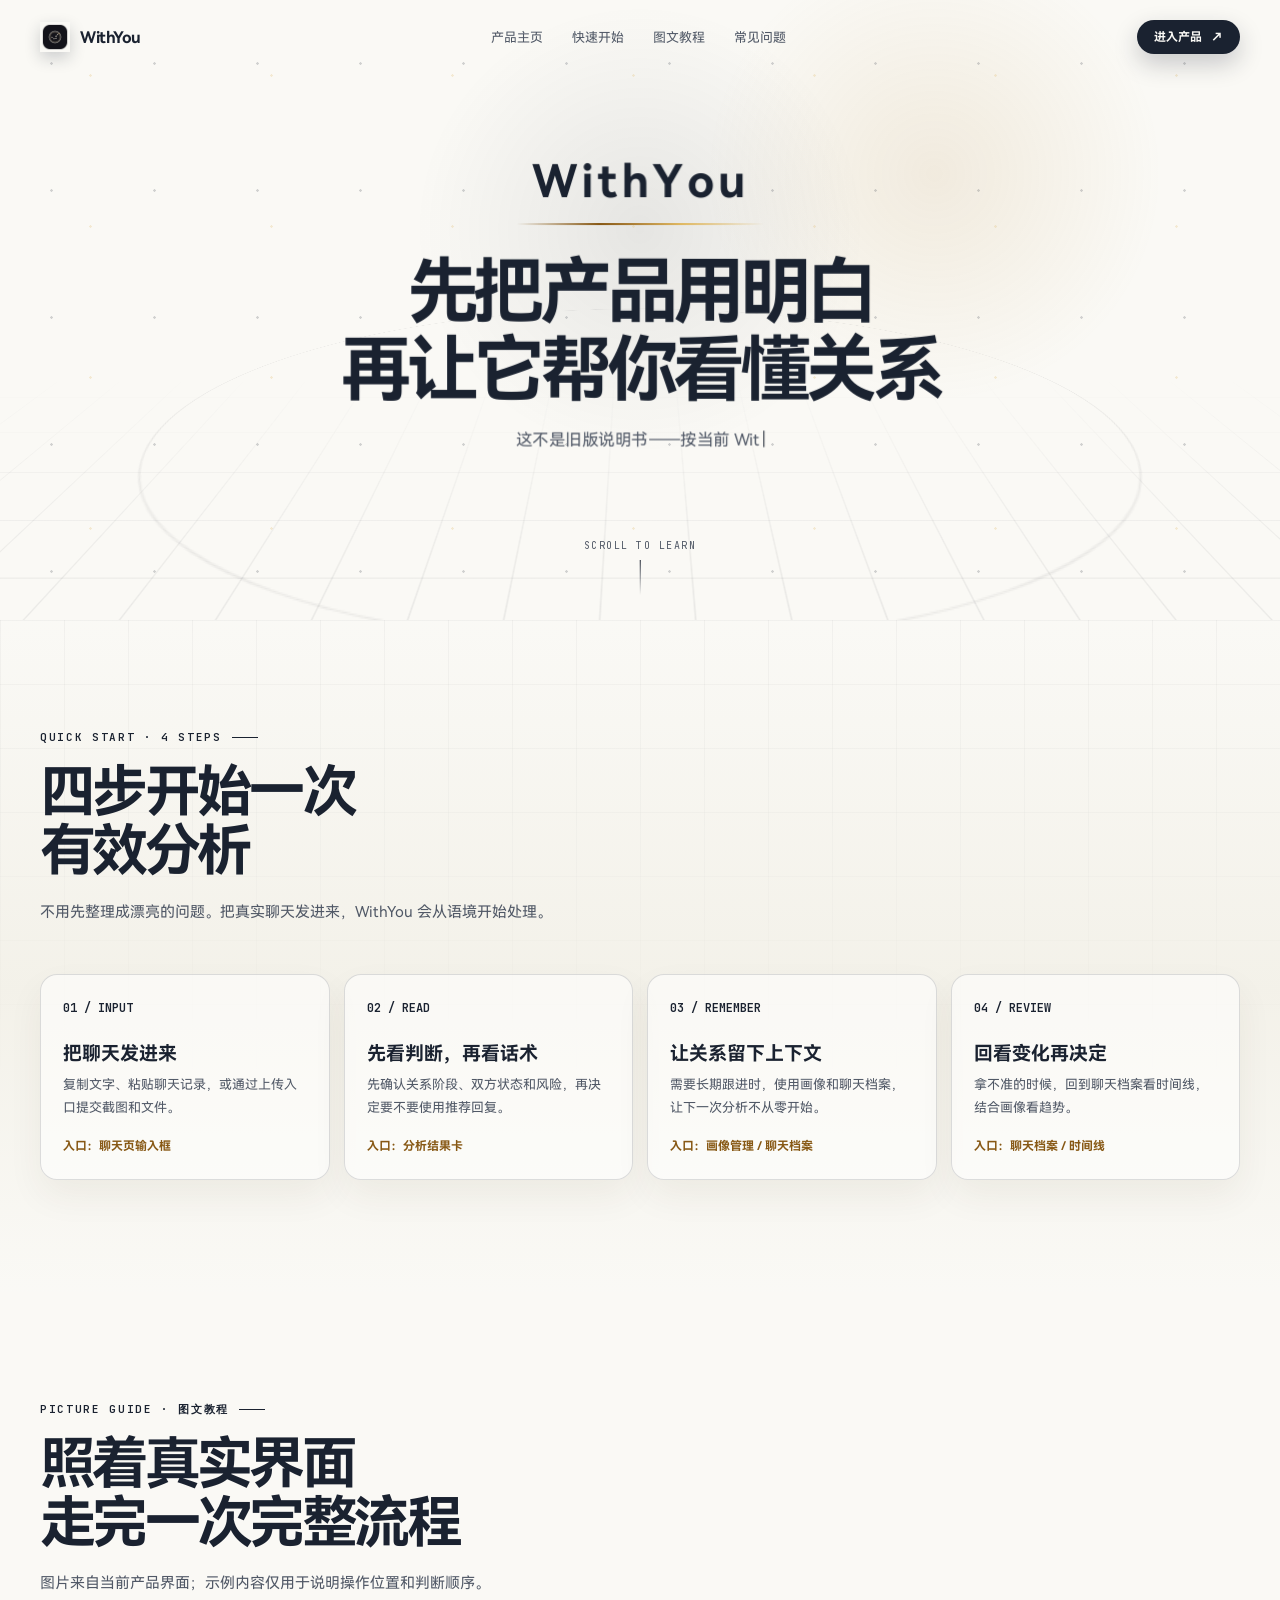
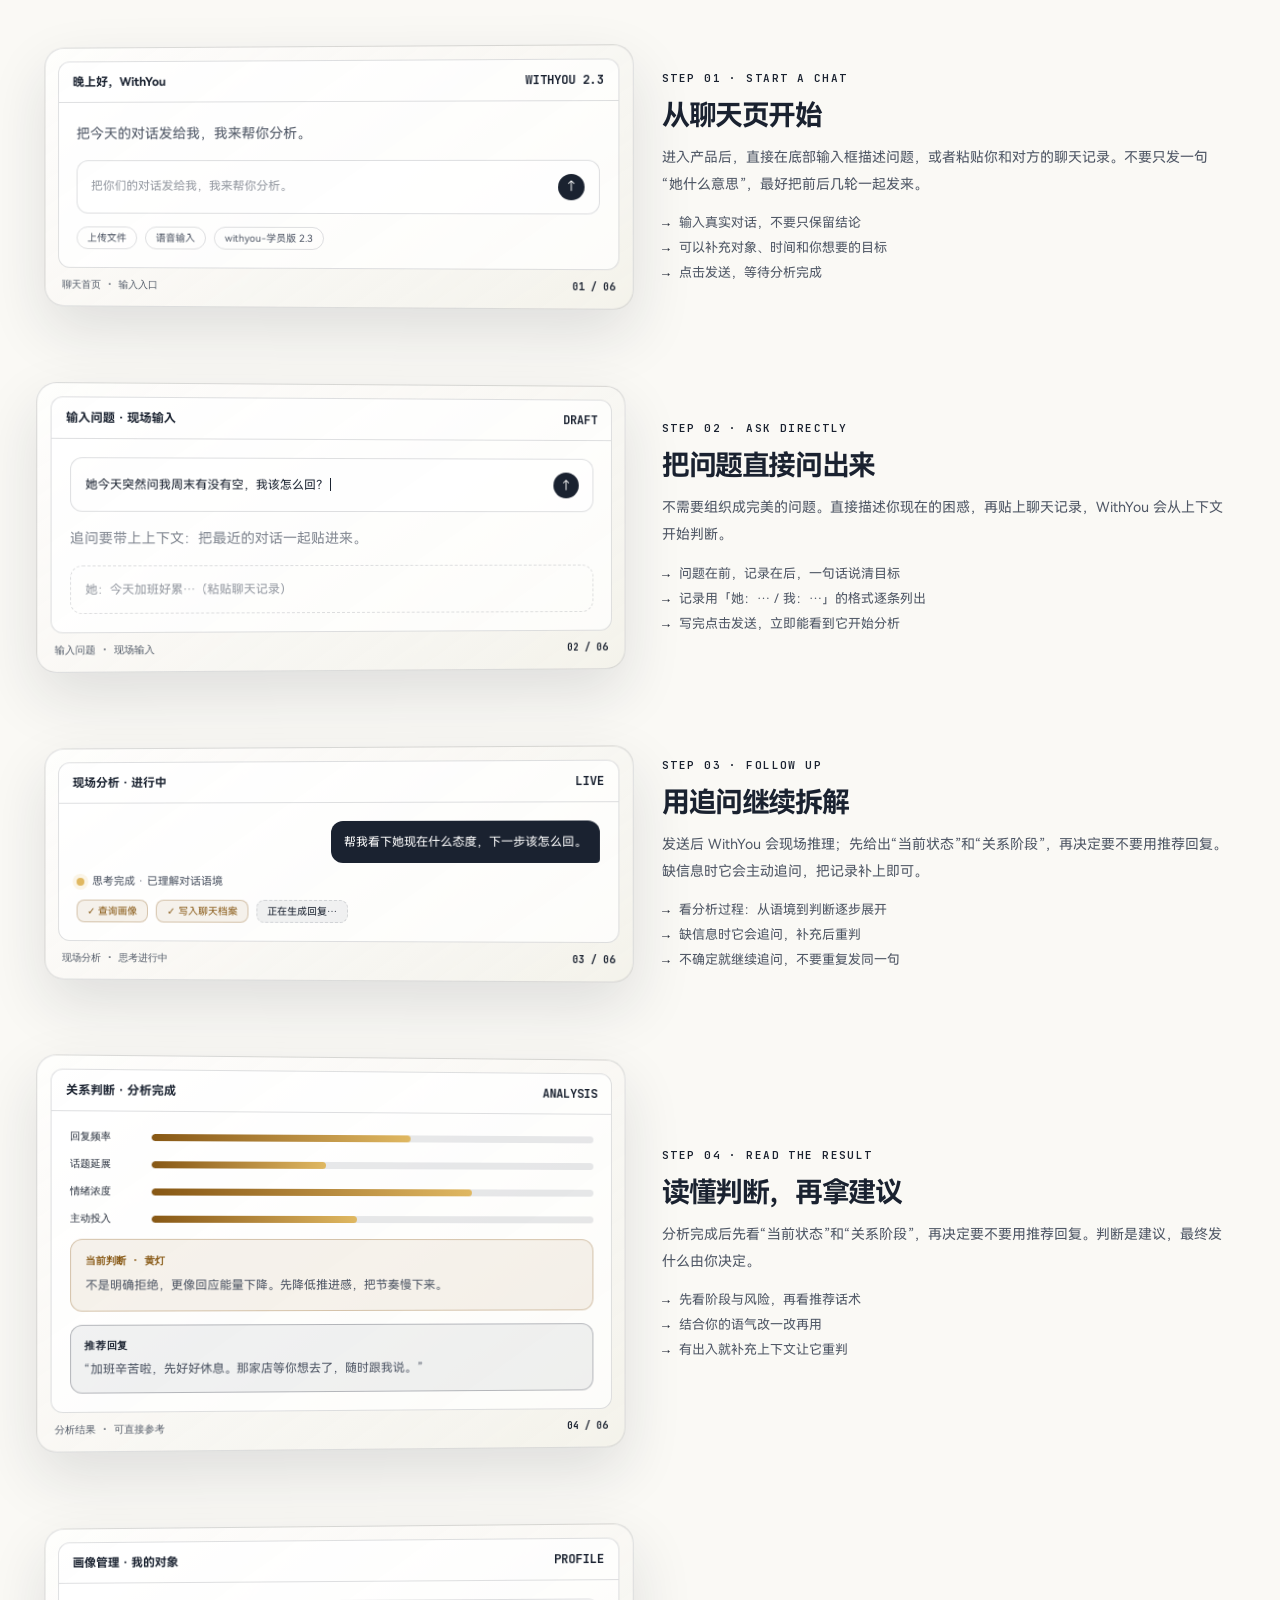
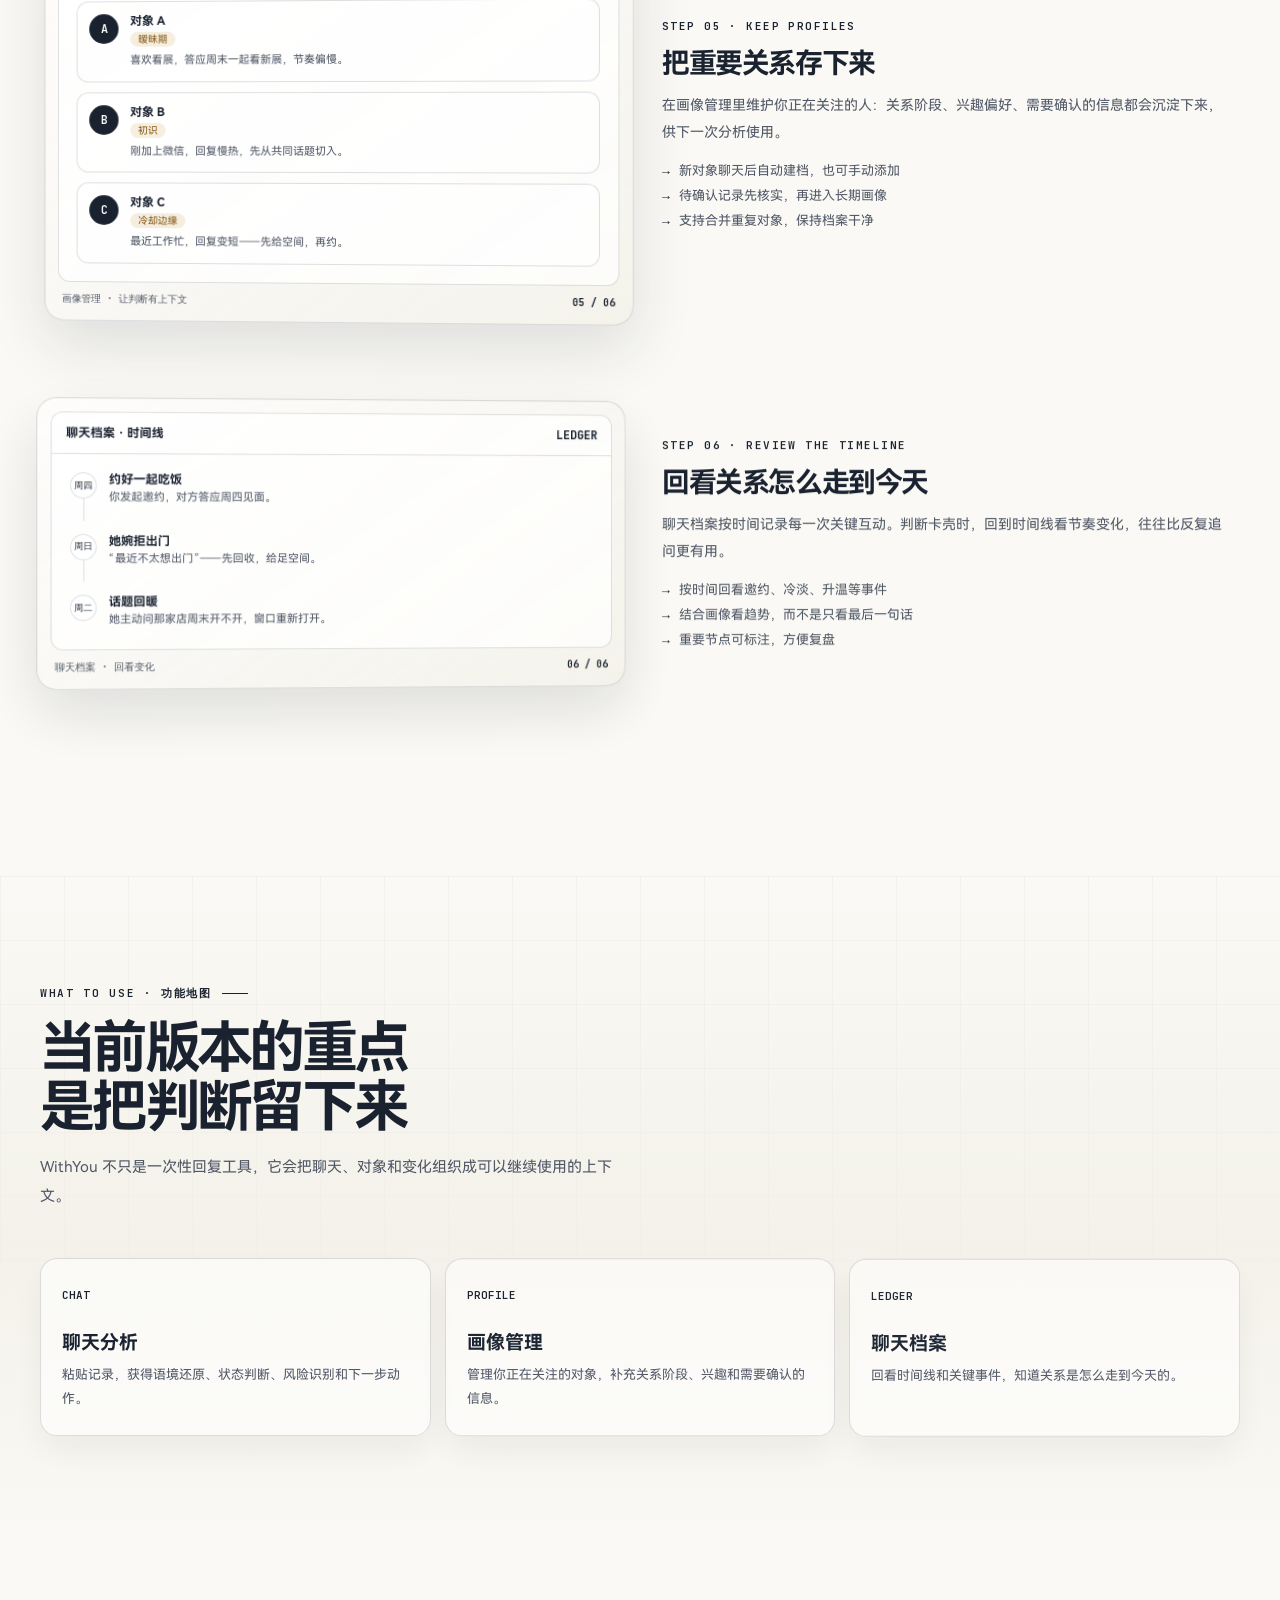
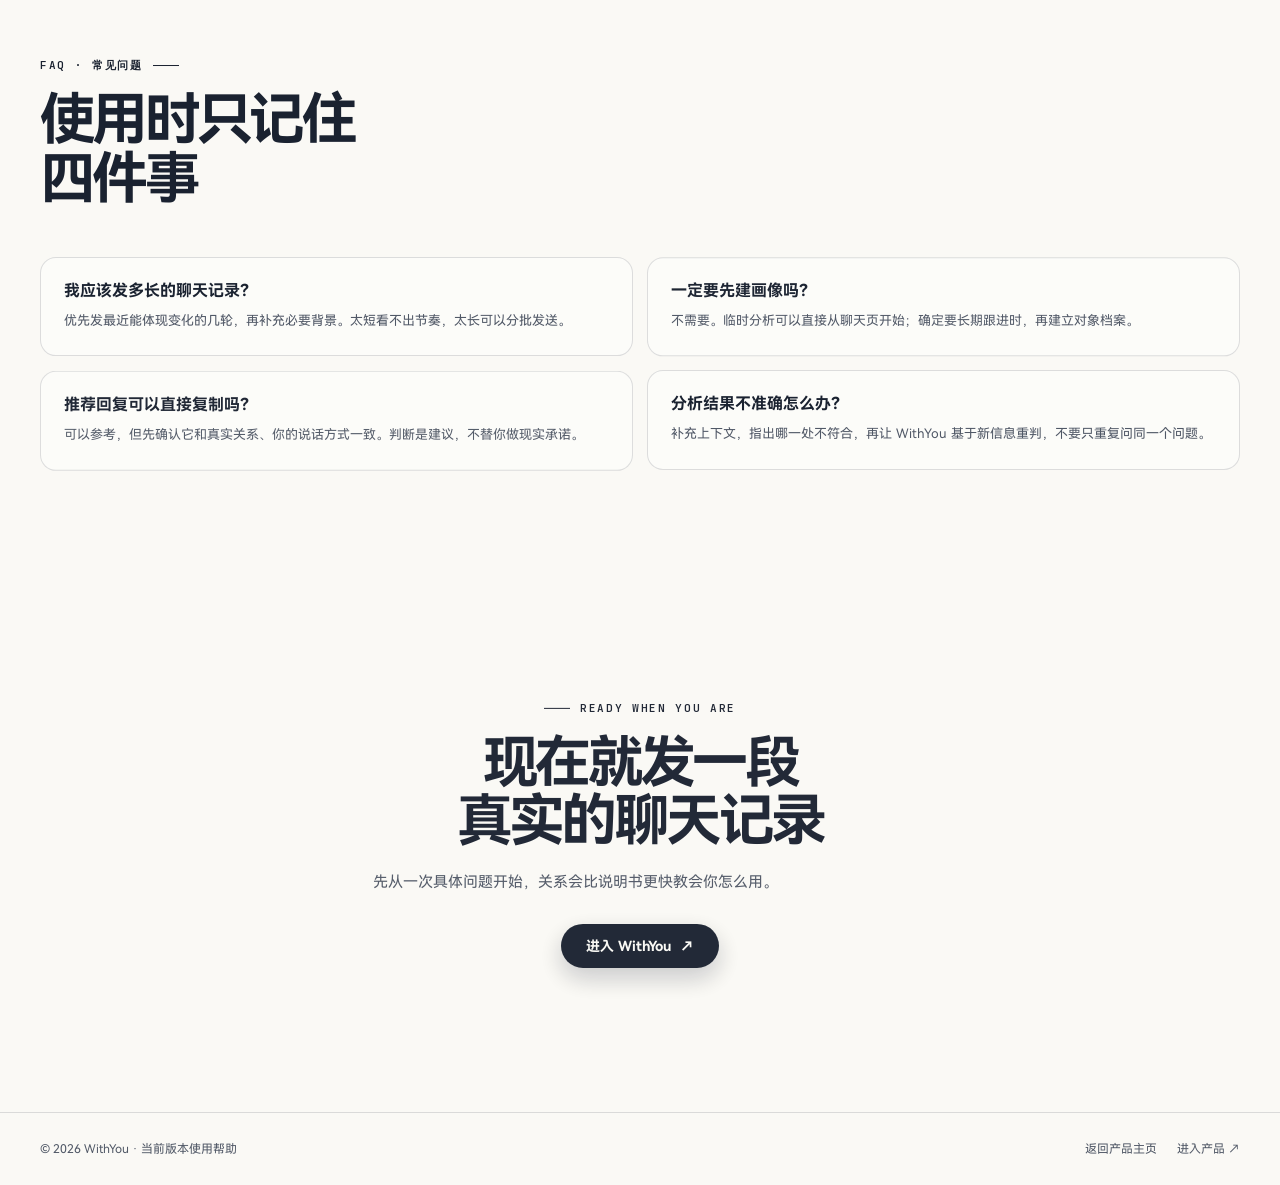
==== help.html @ 7e8d0c1e "feat(brand): 北斗星盘 logo 替换狐狸 + 三色系统对齐（宣纸/玄墨/暖金）+ Apple fluid 设计细节 - logo: assets/logo-128.png 换入（deei" ====
<!doctype html>
<html lang="zh-CN">
<head>
<meta charset="UTF-8">
<meta name="viewport" content="width=device-width, initial-scale=1">
<title>使用帮助 · WithYou</title>
<meta name="description" content="WithYou 当前版本使用教程：从发送聊天记录，到看懂分析、管理画像和回看关系变化。">
<link rel="icon" href="assets/logo-128.png">
<link rel="preload" as="image" href="assets/logo-128.png">
<link rel="stylesheet" href="assets/fonts/harmonyos/index.css">
<link rel="stylesheet" href="assets/fonts/jetbrains/jetbrains-mono.css">
<style>
:root{--stage:oklch(.982 .005 95);--stage-2:oklch(.958 .011 95);--stage-3:oklch(.925 .018 95);--ink:oklch(.25 .03 262);--ink-2:oklch(.46 .025 262);--primary:oklch(.25 .03 262);--gold:oklch(.5 .1 70);--glint:oklch(.8 .115 85);--line:oklch(.25 .03 262 / .14);--grid-line:oklch(.25 .03 262 / .08);--display:'Avenir Next','PingFang SC','HarmonyOS Sans SC','Microsoft YaHei',system-ui,sans-serif;--mono:'JetBrains Mono',ui-monospace,'SFMono-Regular',Menlo,Consolas,monospace;--ease:cubic-bezier(.16,1,.3,1);--ease-out:cubic-bezier(.22,.61,.36,1);--container:1200px}
*{box-sizing:border-box;margin:0;padding:0}html{scroll-behavior:smooth}body{overflow-x:hidden;color:var(--ink);background:var(--stage);font-family:var(--display);-webkit-font-smoothing:antialiased}a{color:inherit;text-decoration:none}button{font:inherit}::selection{color:var(--stage);background:var(--primary)}.container{width:min(var(--container),calc(100% - 64px));margin:auto}.mono{font-family:var(--mono)}
.navbar{position:fixed;inset:0 0 auto;z-index:30;transition:.3s}.navbar.scrolled{background:oklch(.982 .005 95 / .72);backdrop-filter:blur(20px) saturate(180%);box-shadow:0 1px 0 oklch(1 0 0 / .55),0 12px 32px oklch(.25 .03 262 / .07)}.nav-inner{display:flex;align-items:center;justify-content:space-between;min-height:74px}.brand{display:inline-flex;align-items:center;gap:10px;font-size:16px;font-weight:750;letter-spacing:-.03em}.brand-mark{width:30px;height:30px;object-fit:cover;box-shadow:0 6px 16px oklch(.25 .03 262 / .2)}.nav-links{display:flex;align-items:center;gap:29px;color:var(--ink-2);font-size:13px}.nav-links a:hover{color:var(--primary)}.nav-cta,.button-primary{display:inline-flex;align-items:center;justify-content:center;gap:9px;color:var(--stage);border:0;border-radius:999px;background:var(--primary);box-shadow:0 10px 24px oklch(.25 .03 262 / .22);cursor:pointer;transition:transform .25s var(--ease),box-shadow .25s}.nav-cta{padding:10px 17px;font-size:12px;font-weight:700}.nav-cta:hover,.button-primary:hover{transform:translateY(-2px);box-shadow:0 14px 30px oklch(.65 .11 78 / .45)}.nav-cta:active,.button-primary:active{transform:translateY(0) scale(.97);transition-duration:.1s}.mobile-toggle{display:none;width:38px;height:38px;color:var(--ink);border:1px solid var(--line);border-radius:50%;background:transparent;cursor:pointer}.mobile-menu{display:none;padding:12px 32px 18px;border-bottom:1px solid var(--line);background:oklch(.982 .005 95 / .94);backdrop-filter:blur(18px)}.mobile-menu.open{display:grid;gap:13px}.mobile-menu a{color:var(--ink-2);font-size:14px}
.hero{position:relative;display:grid;min-height:620px;overflow:hidden;place-items:center;isolation:isolate;perspective:1100px;perspective-origin:50% 42%}.space-bg{position:absolute;inset:0;overflow:hidden;pointer-events:none}.space-bg:before{position:absolute;inset:0;content:'';background:radial-gradient(circle at 50% 37%,oklch(.25 .03 262 / .09),transparent 30%),radial-gradient(circle at 73% 28%,oklch(.65 .11 78 / .12),transparent 22%)}.beam{position:absolute;inset:-30%;background:linear-gradient(115deg,transparent 43%,oklch(.8 .115 85 / .13) 50%,transparent 57%);transform:translateX(-70%);animation:beam 2.2s var(--ease) .7s forwards}@keyframes beam{to{transform:translateX(70%)}}.floor{position:absolute;left:-35%;right:-35%;bottom:-23%;height:68%;background:linear-gradient(var(--grid-line) 1px,transparent 1px) 0 0/100% 56px,linear-gradient(90deg,var(--grid-line) 1px,transparent 1px) 0 0/56px 100%;transform:perspective(800px) rotateX(64deg);transform-origin:50% 0;mask-image:linear-gradient(to top,#000 10%,transparent 82%);animation:floor 9s linear infinite}@keyframes floor{to{background-position:0 56px,56px 0}}.dust{position:absolute;inset:0;opacity:.45;background-image:radial-gradient(circle,oklch(.25 .03 262 / .4) 0 1px,transparent 1.5px),radial-gradient(circle,oklch(.8 .115 85 / .5) 0 1px,transparent 1.5px);background-size:103px 127px,181px 151px;animation:drift 20s ease-in-out infinite alternate}@keyframes drift{to{transform:translateY(-25px)}}.hero-inner{position:relative;z-index:2;width:min(920px,calc(100% - 64px));padding:130px 0 90px;text-align:center;transform-style:preserve-3d;animation:cam-push 14s var(--ease-out) forwards}@keyframes cam-push{0%{transform:translateZ(-140px) translateY(18px)}60%{transform:translateZ(0) translateY(0)}100%{transform:translateZ(30px) translateY(-4px)}}.hero-inner:after{position:absolute;z-index:-1;inset:18% 4% -12%;content:'';border:1px solid var(--grid-line);border-radius:50%;transform:perspective(900px) rotateX(69deg)}.logo-lockup{display:inline-flex;align-items:center;gap:2px;font-weight:800;font-size:44px;letter-spacing:.04em;perspective:800px}.logo-row{display:inline-flex;gap:2px}.logo-row span{display:inline-block;opacity:0;filter:blur(10px);transform:translate3d(var(--fx,0),46px,-220px) rotateX(50deg)}.hero.play .logo-row span{animation:glyph-in 1.1s var(--ease) forwards;animation-delay:calc(var(--i) * 70ms)}@keyframes glyph-in{60%{filter:blur(0)}to{opacity:1;transform:none;filter:blur(0)}}.w-underline{height:2px;width:0;margin:14px auto 0;background:linear-gradient(90deg,transparent,var(--gold),var(--glint),transparent)}.hero.play .w-underline{animation:underline-in 1s var(--ease) 1s forwards}@keyframes underline-in{to{width:240px}}.eyebrow{display:flex;align-items:center;justify-content:center;gap:10px;color:var(--primary);font:600 11px/1 var(--mono);letter-spacing:.15em;text-transform:uppercase}.eyebrow:before{width:26px;height:1px;content:'';background:currentColor}.hero h1{margin:28px auto 15px;font-size:clamp(42px,6vw,70px);font-weight:760;line-height:1.08;letter-spacing:-.075em;opacity:0;transform:rotateX(-92deg) translateZ(-40px);transform-origin:50% 100%;animation:title-in 1s var(--ease) 1.25s forwards}@keyframes title-in{to{opacity:1;transform:none}}.hero h1 em,.section-heading h2 em{color:var(--primary);font-style:normal}.hero-lead{max-width:560px;min-height:27px;margin:auto;color:var(--ink-2);font-size:16px;line-height:1.85;opacity:0;animation:rise-in .8s var(--ease) 1.75s forwards}.caret{display:inline-block;width:1px;height:16px;margin-left:3px;vertical-align:-2px;background:var(--primary);animation:caret-blink .8s step-end infinite}@keyframes caret-blink{50%{opacity:0}}@keyframes rise-in{from{opacity:0;transform:translateY(22px)}to{opacity:1;transform:none}}.ticker{margin-top:25px;min-height:20px;color:var(--ink-2);font-size:13px;opacity:0;animation:rise-in .8s var(--ease) 3.5s forwards;transition:opacity .4s}.ticker b{color:var(--gold);font-weight:650}.scroll-cue{position:absolute;bottom:25px;left:50%;display:grid;gap:8px;justify-items:center;color:var(--ink-2);font:10px var(--mono);letter-spacing:.15em;transform:translateX(-50%)}.scroll-cue i{width:1px;height:35px;background:linear-gradient(var(--primary),transparent)}
.section{position:relative;padding:112px 0}.section-heading{max-width:720px;margin-bottom:48px}.section-heading h2{margin-top:20px;font-size:clamp(32px,4.5vw,56px);line-height:1.05;letter-spacing:-.065em}.section-heading p{max-width:590px;margin-top:17px;color:var(--ink-2);font-size:15px;line-height:1.9}.section-heading .eyebrow{justify-content:flex-start}.section-heading .eyebrow:before{display:none}.section-heading .eyebrow:after{width:26px;height:1px;content:'';background:currentColor}.quick-section{background:linear-gradient(180deg,var(--stage),var(--stage-2) 55%,var(--stage))}.quick-section:before{position:absolute;inset:0;content:'';opacity:.5;background:linear-gradient(var(--grid-line) 1px,transparent 1px) 0 0/100% 64px,linear-gradient(90deg,var(--grid-line) 1px,transparent 1px) 0 0/64px 100%;mask-image:linear-gradient(to bottom,#000,transparent 72%)}.quick-grid{position:relative;z-index:1;display:grid;grid-template-columns:repeat(4,1fr);gap:14px}.quick-card{padding:25px 22px;border:1px solid var(--line);border-radius:17px;background:oklch(1 0 0 / .55);box-shadow:0 16px 36px oklch(.35 .06 95 / .06)}.quick-card .index{color:var(--primary);font:600 12px var(--mono)}.quick-card h3{margin:26px 0 8px;font-size:19px}.quick-card p{color:var(--ink-2);font-size:13px;line-height:1.8}.quick-card strong{display:inline-block;margin-top:19px;color:var(--gold);font-size:12px}
.tutorial{display:grid;grid-template-columns:1fr 1fr;gap:20px;align-items:center;margin:42px 0 76px}.tutorial.reverse .tutorial-copy{order:2}.tutorial.reverse .tutorial-media{order:1}.tutorial-copy{padding:10px 12px}.step-label{color:var(--primary);font:600 11px var(--mono);letter-spacing:.13em}.tutorial h3{margin:14px 0 12px;font-size:28px;letter-spacing:-.05em}.tutorial p{color:var(--ink-2);font-size:14px;line-height:1.9}.tutorial ul{display:grid;gap:8px;margin-top:18px;padding:0;list-style:none;color:var(--ink-2);font-size:13px}.tutorial li{display:flex;gap:9px}.tutorial li:before{content:'→';color:var(--primary);font-family:var(--mono)}.tutorial-media{position:relative;padding:13px;border:1px solid var(--line);border-radius:20px;background:linear-gradient(145deg,oklch(1 0 0 / .72),oklch(.95 .012 95 / .62));box-shadow:0 24px 60px oklch(.25 .03 262 / .12);transform:perspective(1100px) rotateY(-3deg);transition:transform .4s var(--ease),box-shadow .4s}.tutorial.reverse .tutorial-media{transform:perspective(1100px) rotateY(3deg)}.tutorial-media:hover{transform:perspective(1100px) rotateY(0) translateY(-4px);box-shadow:0 34px 75px oklch(.25 .03 262 / .2)}.tutorial-media img{width:100%;border:1px solid oklch(.25 .03 262 / .16);border-radius:11px}.media-caption{display:flex;justify-content:space-between;padding:10px 4px 1px;color:var(--ink-2);font:10px var(--mono)}.media-caption b{color:var(--primary)}.mock-screen{overflow:hidden;border:1px solid var(--line);border-radius:12px;background:oklch(1 0 0 / .72)}.mock-bar{display:flex;align-items:center;justify-content:space-between;padding:12px 14px;border-bottom:1px solid var(--line);font-size:12px;font-weight:700}.mock-body{display:grid;gap:13px;padding:18px}.mock-row{display:grid;grid-template-columns:70px 1fr;gap:10px;align-items:center;color:var(--ink-2);font-size:11px}.mock-row b{color:var(--primary);font:500 10px var(--mono)}.mock-row span{height:7px;overflow:hidden;border-radius:8px;background:oklch(.25 .03 262 / .1)}.mock-row i{display:block;width:var(--w);height:100%;border-radius:inherit;background:linear-gradient(90deg,var(--gold),var(--glint))}.mock-result{padding:14px;border:1px solid oklch(.5 .1 70 / .3);border-radius:12px;background:oklch(.5 .1 70 / .08);color:var(--ink-2);font-size:12px;line-height:1.75}.mock-result strong{display:block;margin-bottom:7px;color:var(--gold);font:600 10px var(--mono)}.mock-greet{color:var(--ink-2);font-size:13px}.mock-input{display:flex;align-items:center;justify-content:space-between;gap:10px;padding:13px 14px;border:1px solid var(--line);border-radius:12px;background:oklch(1 0 0 / .6);font-size:12px;line-height:1.7;color:var(--ink)}.mock-input .ph{color:var(--ink-2);opacity:.6}.mock-input.dashed{border-style:dashed;background:transparent}.mock-send{display:grid;width:26px;height:26px;flex:none;place-items:center;border-radius:50%;color:#fff;background:var(--primary);font-size:12px}.mock-caret{display:inline-block;width:1px;height:13px;margin-left:2px;vertical-align:-2px;background:var(--primary);animation:mock-blink .8s step-end infinite}@keyframes mock-blink{50%{opacity:0}}.mock-hint{color:var(--ink-2);font-size:11px;opacity:.7}.mock-chips{display:flex;gap:8px;flex-wrap:wrap}.mock-chips span{padding:5px 10px;border:1px solid var(--line);border-radius:999px;color:var(--ink-2);font-size:10px}.mock-body.chat{gap:12px}.mock-msg{max-width:80%;padding:11px 13px;border-radius:12px 12px 12px 4px;background:oklch(.93 .02 95);color:var(--ink-2);font-size:12px;line-height:1.7}.mock-msg.user{justify-self:end;border-radius:12px 12px 4px 12px;color:#fff;background:var(--primary)}.mock-think{display:flex;align-items:center;gap:8px;color:var(--ink-2);font-size:11px}.mock-think i{width:8px;height:8px;border-radius:50%;background:var(--glint);box-shadow:0 0 0 4px oklch(.8 .115 85 / .15);animation:mock-pulse 1.6s ease-in-out infinite}@keyframes mock-pulse{50%{box-shadow:0 0 0 8px oklch(.5 .1 70 / .06)}}.mock-tools{display:flex;gap:8px;flex-wrap:wrap}.mock-tools span{padding:5px 10px;border:1px solid oklch(.5 .1 70 / .3);border-radius:8px;color:var(--gold);background:oklch(.5 .1 70 / .08);font-size:10px}.mock-tools .running{border-style:dashed;border-color:var(--line);color:var(--primary);background:oklch(.25 .03 262 / .06)}.mock-reply{padding:13px;border:1px solid oklch(.25 .03 262 / .28);border-radius:12px;background:oklch(.25 .03 262 / .06);color:var(--ink-2);font-size:12px;line-height:1.7}.mock-reply small{display:block;margin-bottom:6px;color:var(--primary);font:600 10px var(--mono);letter-spacing:.08em}.mock-profiles{display:grid;gap:10px}.mock-profile{display:flex;gap:12px;padding:12px;border:1px solid var(--line);border-radius:12px;background:oklch(1 0 0 / .55)}.mock-profile .avatar{display:grid;width:30px;height:30px;flex:none;place-items:center;border-radius:50%;color:#fff;background:var(--primary);font:600 12px var(--mono)}.mock-profile h4{font-size:12px}.mock-profile .stage{display:inline-block;margin:3px 0 5px;padding:2px 8px;border-radius:999px;color:var(--gold);background:oklch(.62 .13 75 / .12);font-size:10px}.mock-profile p{color:var(--ink-2);font-size:11px;line-height:1.6}.mock-event{position:relative;display:flex;gap:12px;padding-bottom:14px}.mock-event:before{position:absolute;left:13px;top:26px;bottom:0;width:1px;content:'';background:var(--line)}.mock-event:last-child{padding-bottom:2px}.mock-event:last-child:before{display:none}.mock-event .dot{display:grid;width:26px;height:26px;flex:none;place-items:center;border:1px solid var(--line);border-radius:50%;color:var(--primary);background:oklch(1 0 0 / .7);font:500 9px var(--mono)}.mock-event h4{font-size:12px}.mock-event p{margin-top:2px;color:var(--ink-2);font-size:11px;line-height:1.6}
.feature-section{color:var(--ink);background:linear-gradient(180deg,var(--stage),var(--stage-2) 55%,var(--stage));overflow:hidden}.feature-section:before{position:absolute;inset:0;content:'';opacity:.45;background:linear-gradient(var(--grid-line) 1px,transparent 1px) 0 0/100% 64px,linear-gradient(90deg,var(--grid-line) 1px,transparent 1px) 0 0/64px 100%;mask-image:linear-gradient(to bottom,#000,transparent 75%)}.feature-section .section-heading p{color:var(--ink-2)}.feature-section .eyebrow{color:var(--primary)}.feature-grid{position:relative;z-index:1;display:grid;grid-template-columns:repeat(3,1fr);gap:14px}.feature-card{padding:25px 21px;border:1px solid var(--line);border-radius:17px;background:oklch(1 0 0 / .58);box-shadow:0 16px 36px oklch(.35 .06 95 / .06);transition:transform .35s var(--ease),border-color .35s,box-shadow .35s}.feature-card:hover{border-color:var(--gold);box-shadow:0 24px 50px oklch(.35 .06 95 / .12);transform:translateY(-4px)}.feature-card b{color:var(--primary);font:600 11px var(--mono)}.feature-card h3{margin:28px 0 9px;font-size:19px}.feature-card p{color:var(--ink-2);font-size:13px;line-height:1.8}.faq-grid{display:grid;grid-template-columns:repeat(2,1fr);gap:14px}.faq{padding:23px;border:1px solid var(--line);border-radius:16px;background:oklch(1 0 0 / .45)}.faq h3{font-size:16px}.faq p{margin-top:9px;color:var(--ink-2);font-size:13px;line-height:1.8}.cta{text-align:center;padding:120px 0 145px}.cta .section-heading{margin:0 auto}.cta .section-heading .eyebrow{justify-content:center}.cta .section-heading .eyebrow:before{display:block}.cta .section-heading .eyebrow:after{display:none}.button-primary{margin-top:27px;padding:14px 25px;font-size:14px;font-weight:700}.footer{padding:29px 0;border-top:1px solid var(--line)}.footer-inner{display:flex;align-items:center;justify-content:space-between;color:var(--ink-2);font-size:12px}.footer-links{display:flex;gap:20px}.footer-links a:hover{color:var(--primary)}.reveal{opacity:0;transform:translateY(28px)}.reveal.is-visible{opacity:1;transform:none;transition:opacity .75s var(--ease),transform .75s var(--ease)}
@media(max-width:900px){.nav-links{display:none}.mobile-toggle{display:block}.quick-grid,.feature-grid{grid-template-columns:repeat(2,1fr)}.tutorial{grid-template-columns:1fr}.tutorial.reverse .tutorial-copy,.tutorial.reverse .tutorial-media{order:initial}.tutorial-media,.tutorial.reverse .tutorial-media{transform:none}}
@media(max-width:620px){.container{width:min(100% - 40px,var(--container))}.nav-inner{min-height:64px}.nav-cta{display:none}.mobile-menu{padding-right:20px;padding-left:20px}.hero{min-height:560px}.hero-inner{width:min(100% - 40px);padding:120px 0 80px}.hero h1{font-size:clamp(40px,13vw,60px)}.hero p{font-size:14px}.section{padding:82px 0}.section-heading h2{font-size:39px}.section-heading p{font-size:14px}.quick-grid,.feature-grid,.faq-grid{grid-template-columns:1fr}.tutorial h3{font-size:25px}.tutorial-media{padding:8px}.footer-inner{align-items:flex-start;flex-direction:column;gap:14px}}
@media(prefers-reduced-motion:reduce){*,*::before,*::after{animation-duration:.001ms!important;animation-iteration-count:1!important;scroll-behavior:auto!important;transition-duration:.001ms!important}.reveal{opacity:1;transform:none}}
@media(prefers-reduced-transparency:reduce){.navbar.scrolled,.mobile-menu{background:var(--stage);backdrop-filter:none}.tutorial-media,.quick-card,.feature-card{background:var(--stage-2)}}
@media(prefers-contrast:more){.navbar.scrolled{background:var(--stage);box-shadow:0 1px 0 var(--line)}.tutorial-media,.quick-card,.feature-card,.faq{border-color:var(--ink-2)}}
</style>
</head>
<body>
<header class="navbar" id="navbar"><div class="container nav-inner"><a class="brand" href="index.html"><img class="brand-mark" src="assets/logo-128.png" alt="WithYou"><span>WithYou</span></a><nav class="nav-links" aria-label="主导航"><a href="index.html">产品主页</a><a href="#quick">快速开始</a><a href="#tutorial">图文教程</a><a href="#faq">常见问题</a></nav><a class="nav-cta" href="https://chat.withyou.net.cn" target="_blank" rel="noopener noreferrer">进入产品 <span>↗</span></a><button class="mobile-toggle" id="mobileToggle" aria-label="打开菜单" aria-expanded="false">☰</button></div><div class="mobile-menu" id="mobileMenu"><a href="index.html">产品主页</a><a href="#quick">快速开始</a><a href="#tutorial">图文教程</a><a href="#faq">常见问题</a></div></header>
<main>
<section class="hero play"><div class="space-bg"><div class="dust"></div><div class="floor"></div><div class="beam"></div></div><div class="hero-inner"><div class="logo-lockup"><div class="logo-row" aria-label="WithYou"><span style="--i:0;--fx:-60px">W</span><span style="--i:1;--fx:-24px">i</span><span style="--i:2;--fx:-6px">t</span><span style="--i:3;--fx:0">h</span><span style="--i:4;--fx:6px">Y</span><span style="--i:5;--fx:24px">o</span><span style="--i:6;--fx:60px">u</span></div></div><div class="w-underline"></div><h1>先把产品用明白<br>再让它帮你<em>看懂关系</em></h1><p class="hero-lead"><span id="typeTarget"></span><span class="caret"></span></p><div class="ticker" id="ticker"></div></div><div class="scroll-cue"><span>SCROLL TO LEARN</span><i></i></div></section>
<section class="section quick-section" id="quick"><div class="container"><div class="section-heading reveal"><div class="eyebrow">QUICK START · 4 STEPS</div><h2>四步开始一次<br><em>有效分析</em></h2><p>不用先整理成漂亮的问题。把真实聊天发进来，WithYou 会从语境开始处理。</p></div><div class="quick-grid"><article class="quick-card reveal"><div class="index">01 / INPUT</div><h3>把聊天发进来</h3><p>复制文字、粘贴聊天记录，或通过上传入口提交截图和文件。</p><strong>入口：聊天页输入框</strong></article><article class="quick-card reveal"><div class="index">02 / READ</div><h3>先看判断，再看话术</h3><p>先确认关系阶段、双方状态和风险，再决定要不要使用推荐回复。</p><strong>入口：分析结果卡</strong></article><article class="quick-card reveal"><div class="index">03 / REMEMBER</div><h3>让关系留下上下文</h3><p>需要长期跟进时，使用画像和聊天档案，让下一次分析不从零开始。</p><strong>入口：画像管理 / 聊天档案</strong></article><article class="quick-card reveal"><div class="index">04 / REVIEW</div><h3>回看变化再决定</h3><p>拿不准的时候，回到聊天档案看时间线，结合画像看趋势。</p><strong>入口：聊天档案 / 时间线</strong></article></div></div></section>
<section class="section" id="tutorial"><div class="container"><div class="section-heading reveal"><div class="eyebrow">PICTURE GUIDE · 图文教程</div><h2>照着真实界面<br>走完一次<em>完整流程</em></h2><p>图片来自当前产品界面；示例内容仅用于说明操作位置和判断顺序。</p></div>
<article class="tutorial reveal"><div class="tutorial-media"><div class="mock-screen"><div class="mock-bar"><span>晚上好，WithYou</span><span class="mono">WITHYOU 2.3</span></div><div class="mock-body"><p class="mock-greet">把今天的对话发给我，我来帮你分析。</p><div class="mock-input"><span class="ph">把你们的对话发给我，我来帮你分析。</span><span class="mock-send">↑</span></div><div class="mock-chips"><span>上传文件</span><span>语音输入</span><span>withyou-学员版 2.3</span></div></div></div><div class="media-caption"><span>聊天首页 · 输入入口</span><b>01 / 06</b></div></div><div class="tutorial-copy"><div class="step-label">STEP 01 · START A CHAT</div><h3>从聊天页开始</h3><p>进入产品后，直接在底部输入框描述问题，或者粘贴你和对方的聊天记录。不要只发一句“她什么意思”，最好把前后几轮一起发来。</p><ul><li>输入真实对话，不要只保留结论</li><li>可以补充对象、时间和你想要的目标</li><li>点击发送，等待分析完成</li></ul></div></article>
<article class="tutorial reverse reveal"><div class="tutorial-media"><div class="mock-screen"><div class="mock-bar"><span>输入问题 · 现场输入</span><span class="mono">DRAFT</span></div><div class="mock-body"><div class="mock-input"><span>她今天突然问我周末有没有空，我该怎么回？<i class="mock-caret"></i></span><span class="mock-send">↑</span></div><p class="mock-hint">追问要带上上下文：把最近的对话一起贴进来。</p><div class="mock-input dashed"><span class="ph">她：今天加班好累…（粘贴聊天记录）</span></div></div></div><div class="media-caption"><span>输入问题 · 现场输入</span><b>02 / 06</b></div></div><div class="tutorial-copy"><div class="step-label">STEP 02 · ASK DIRECTLY</div><h3>把问题直接问出来</h3><p>不需要组织成完美的问题。直接描述你现在的困惑，再贴上聊天记录，WithYou 会从上下文开始判断。</p><ul><li>问题在前，记录在后，一句话说清目标</li><li>记录用「她：…／我：…」的格式逐条列出</li><li>写完点击发送，立即能看到它开始分析</li></ul></div></article>
<article class="tutorial reveal"><div class="tutorial-media"><div class="mock-screen"><div class="mock-bar"><span>现场分析 · 进行中</span><span class="mono">LIVE</span></div><div class="mock-body chat"><div class="mock-msg user">帮我看下她现在什么态度，下一步该怎么回。</div><div class="mock-think"><i></i>思考完成 · 已理解对话语境</div><div class="mock-tools"><span>✓ 查询画像</span><span>✓ 写入聊天档案</span><span class="running">正在生成回复…</span></div></div></div><div class="media-caption"><span>现场分析 · 思考进行中</span><b>03 / 06</b></div></div><div class="tutorial-copy"><div class="step-label">STEP 03 · FOLLOW UP</div><h3>用追问继续拆解</h3><p>发送后 WithYou 会现场推理；先给出“当前状态”和“关系阶段”，再决定要不要用推荐回复。缺信息时它会主动追问，把记录补上即可。</p><ul><li>看分析过程：从语境到判断逐步展开</li><li>缺信息时它会追问，补充后重判</li><li>不确定就继续追问，不要重复发同一句</li></ul></div></article>
<article class="tutorial reverse reveal"><div class="tutorial-media"><div class="mock-screen"><div class="mock-bar"><span>关系判断 · 分析完成</span><span class="mono">ANALYSIS</span></div><div class="mock-body"><div class="mock-row"><b>回复频率</b><span><i style="--w:58%"></i></span></div><div class="mock-row"><b>话题延展</b><span><i style="--w:39%"></i></span></div><div class="mock-row"><b>情绪浓度</b><span><i style="--w:72%"></i></span></div><div class="mock-row"><b>主动投入</b><span><i style="--w:46%"></i></span></div><div class="mock-result"><strong>当前判断 · 黄灯</strong>不是明确拒绝，更像回应能量下降。先降低推进感，把节奏慢下来。</div><div class="mock-reply"><small>推荐回复</small>“加班辛苦啦，先好好休息。那家店等你想去了，随时跟我说。”</div></div></div><div class="media-caption"><span>分析结果 · 可直接参考</span><b>04 / 06</b></div></div><div class="tutorial-copy"><div class="step-label">STEP 04 · READ THE RESULT</div><h3>读懂判断，再拿建议</h3><p>分析完成后先看“当前状态”和“关系阶段”，再决定要不要用推荐回复。判断是建议，最终发什么由你决定。</p><ul><li>先看阶段与风险，再看推荐话术</li><li>结合你的语气改一改再用</li><li>有出入就补充上下文让它重判</li></ul></div></article>
<article class="tutorial reveal"><div class="tutorial-media"><div class="mock-screen"><div class="mock-bar"><span>画像管理 · 我的对象</span><span class="mono">PROFILE</span></div><div class="mock-body mock-profiles"><div class="mock-profile"><i class="avatar">A</i><div><h4>对象 A</h4><span class="stage">暧昧期</span><p>喜欢看展，答应周末一起看新展，节奏偏慢。</p></div></div><div class="mock-profile"><i class="avatar">B</i><div><h4>对象 B</h4><span class="stage">初识</span><p>刚加上微信，回复慢热，先从共同话题切入。</p></div></div><div class="mock-profile"><i class="avatar">C</i><div><h4>对象 C</h4><span class="stage">冷却边缘</span><p>最近工作忙，回复变短——先给空间，再约。</p></div></div></div></div><div class="media-caption"><span>画像管理 · 让判断有上下文</span><b>05 / 06</b></div></div><div class="tutorial-copy"><div class="step-label">STEP 05 · KEEP PROFILES</div><h3>把重要关系存下来</h3><p>在画像管理里维护你正在关注的人：关系阶段、兴趣偏好、需要确认的信息都会沉淀下来，供下一次分析使用。</p><ul><li>新对象聊天后自动建档，也可手动添加</li><li>待确认记录先核实，再进入长期画像</li><li>支持合并重复对象，保持档案干净</li></ul></div></article>
<article class="tutorial reverse reveal"><div class="tutorial-media"><div class="mock-screen"><div class="mock-bar"><span>聊天档案 · 时间线</span><span class="mono">LEDGER</span></div><div class="mock-body"><div class="mock-event"><i class="dot">周四</i><div><h4>约好一起吃饭</h4><p>你发起邀约，对方答应周四见面。</p></div></div><div class="mock-event"><i class="dot">周日</i><div><h4>她婉拒出门</h4><p>“最近不太想出门”——先回收，给足空间。</p></div></div><div class="mock-event"><i class="dot">周二</i><div><h4>话题回暖</h4><p>她主动问那家店周末开不开，窗口重新打开。</p></div></div></div></div><div class="media-caption"><span>聊天档案 · 回看变化</span><b>06 / 06</b></div></div><div class="tutorial-copy"><div class="step-label">STEP 06 · REVIEW THE TIMELINE</div><h3>回看关系怎么走到今天</h3><p>聊天档案按时间记录每一次关键互动。判断卡壳时，回到时间线看节奏变化，往往比反复追问更有用。</p><ul><li>按时间回看邀约、冷淡、升温等事件</li><li>结合画像看趋势，而不是只看最后一句话</li><li>重要节点可标注，方便复盘</li></ul></div></article>
</div></section>
<section class="section feature-section"><div class="container"><div class="section-heading reveal"><div class="eyebrow">WHAT TO USE · 功能地图</div><h2>当前版本的重点<br>是把判断<em>留下来</em></h2><p>WithYou 不只是一次性回复工具，它会把聊天、对象和变化组织成可以继续使用的上下文。</p></div><div class="feature-grid"><article class="feature-card reveal"><b>CHAT</b><h3>聊天分析</h3><p>粘贴记录，获得语境还原、状态判断、风险识别和下一步动作。</p></article><article class="feature-card reveal"><b>PROFILE</b><h3>画像管理</h3><p>管理你正在关注的对象，补充关系阶段、兴趣和需要确认的信息。</p></article><article class="feature-card reveal"><b>LEDGER</b><h3>聊天档案</h3><p>回看时间线和关键事件，知道关系是怎么走到今天的。</p></article></div></div></section>
<section class="section" id="faq"><div class="container"><div class="section-heading reveal"><div class="eyebrow">FAQ · 常见问题</div><h2>使用时只记住<br><em>四件事</em></h2></div><div class="faq-grid"><article class="faq reveal"><h3>我应该发多长的聊天记录？</h3><p>优先发最近能体现变化的几轮，再补充必要背景。太短看不出节奏，太长可以分批发送。</p></article><article class="faq reveal"><h3>一定要先建画像吗？</h3><p>不需要。临时分析可以直接从聊天页开始；确定要长期跟进时，再建立对象档案。</p></article><article class="faq reveal"><h3>推荐回复可以直接复制吗？</h3><p>可以参考，但先确认它和真实关系、你的说话方式一致。判断是建议，不替你做现实承诺。</p></article><article class="faq reveal"><h3>分析结果不准确怎么办？</h3><p>补充上下文，指出哪一处不符合，再让 WithYou 基于新信息重判，不要只重复问同一个问题。</p></article></div></div></section>
<section class="section cta"><div class="container"><div class="section-heading reveal"><div class="eyebrow">READY WHEN YOU ARE</div><h2>现在就发一段<br>真实的<em>聊天记录</em></h2><p>先从一次具体问题开始，关系会比说明书更快教会你怎么用。</p><a class="button-primary" href="https://chat.withyou.net.cn" target="_blank" rel="noopener noreferrer">进入 WithYou <span>↗</span></a></div></div></section>
</main>
<footer class="footer"><div class="container footer-inner"><span>© 2026 WithYou · 当前版本使用帮助</span><div class="footer-links"><a href="index.html">返回产品主页</a><a href="https://chat.withyou.net.cn" target="_blank" rel="noopener noreferrer">进入产品 ↗</a></div></div></footer>
<script defer src="assets/vendor/gsap.min.js"></script>
<script defer src="assets/vendor/ScrollTrigger.min.js"></script>
<script>
document.addEventListener('DOMContentLoaded', () => {
const navbar=document.getElementById('navbar'),toggle=document.getElementById('mobileToggle'),menu=document.getElementById('mobileMenu');
window.addEventListener('scroll',()=>navbar.classList.toggle('scrolled',window.scrollY>18),{passive:true});
toggle.addEventListener('click',()=>{const open=menu.classList.toggle('open');toggle.setAttribute('aria-expanded',String(open));toggle.textContent=open?'×':'☰'});
menu.querySelectorAll('a').forEach(link=>link.addEventListener('click',()=>{menu.classList.remove('open');toggle.setAttribute('aria-expanded','false');toggle.textContent='☰'}));
const welcomeText='这不是旧版说明书——按当前 WithYou 的真实工作方式，从发起一次分析开始。';
const tips=[['记忆','上次的对话脉络已带入本轮分析。'],['画像','对方慢热、压力大，建议放缓节奏。'],['边界','连续追问会形成压迫——先接住情绪。'],['策略','先关心一句，再给空间，不急着推进。']];
const reducedMotion=window.matchMedia('(prefers-reduced-motion: reduce)').matches;
const typeTarget=document.getElementById('typeTarget');
const ticker=document.getElementById('ticker');
let tipIndex=0;
function showTip(){const[label,text]=tips[tipIndex++%tips.length];ticker.style.opacity='0';setTimeout(()=>{ticker.innerHTML=`<b>${label}</b> · ${text}`;ticker.style.opacity='1'},380)}
if(reducedMotion){typeTarget.textContent=welcomeText;ticker.innerHTML=`<b>${tips[0][0]}</b> · ${tips[0][1]}`}else{let charIndex=0;setTimeout(()=>{const type=()=>{typeTarget.textContent=welcomeText.slice(0,charIndex++);if(charIndex<=welcomeText.length)setTimeout(type,34)};type()},1600);setTimeout(showTip,3600);setInterval(showTip,3400)}
if(window.gsap&&window.ScrollTrigger&&!reducedMotion){gsap.registerPlugin(ScrollTrigger);gsap.utils.toArray('.reveal').forEach((element,index)=>{gsap.to(element,{scrollTrigger:{trigger:element,start:'top 84%',once:true},opacity:1,y:0,duration:.8,delay:(index%4)*.07,ease:'power3.out'})})}else document.querySelectorAll('.reveal').forEach(el=>el.classList.add('is-visible'));
});
</script>
</body>
</html>
---- assets/fonts/harmonyos/index.css ----
/* Generated By cn-font-split@6.0.3 https://www.npmjs.com/package/cn-font-split
CreateTime: Fri, 06 Jun 2025 12:25:15 GMT;
Origin File Name Table:
256: Clock Tabular
257: Clock Proportional
258: Calculator Operators
259: Alternate “l”
260: Full Width Math Symbols
261: Punctuation Change
262: Red Circle Fig
263: Vert Figures
copyright: Copyright 2021-2025 Huawei Device Co., Ltd. All Rights Reserved.
fontFamily: HarmonyOS Sans SC
fontSubfamily: Regular
uniqueID: HarmonyOS Sans SC Version 2.400
fullName: HarmonyOS Sans SC
version: Version 2.400
postScriptName: HarmonyOS_Sans_SC
manufacturer: Hanyi Fonts
designer: Huawei Device Co., Ltd & Hanyi Fonts
preferredFamily: HarmonyOS Sans SC
preferredSubfamily: Regular
 */

@font-face {
font-family:"HarmonyOS Sans SC";
src:local("HarmonyOS Sans SC Regular"),local("HarmonyOS Sans SC"),url("./Regular_ac4458.woff2") format("woff2");
font-style: normal;
font-weight: 400;
font-display: swap;
unicode-range:U+251,U+259,U+261,U+292,U+2bb-2bc,U+2ca-2cb,U+2d8-2dd,U+2f3,U+301,U+303,U+306-30a,U+30f,U+323,U+326-327,U+335,U+338,U+1e00-1e01,U+1e3e-1e3f,U+1e80-1e85,U+1ea0-1ef9,U+2004-2006,U+2009-200a,U+2010-2011,U+2013-201e,U+2020-2022,U+2025-2029,U+2030,U+2032-2037,U+2039-203b,U+2044,U+2052,U+2060-2064,U+2066-2069,U+2070,U+2074-2079,U+207f-2089,U+20a3-20a4,U+20a6-20ac,U+20b1,U+20b9-20ba,U+20bc-20bd,U+2103,U+2105,U+2109,U+2113,U+2116,U+2121-2122,U+2126,U+212e,U+215b-215e,U+2160-216b,U+2170-2179,U+2190-2193,U+2196-2199,U+2202,U+2206,U+2208,U+220f,U+2211-2212,U+2215,U+221a,U+221d-2220,U+2223,U+2225,U+2227-222b,U+222e,U+2234-2237,U+223d,U+2248,U+224c,U+2252,U+2260-2261,U+2264-2267,U+226e-226f,U+2295,U+2299,U+22a5,U+22bf,U+2312,U+2460-2469,U+2474-249b,U+2500-254b,U+2550-2573,U+2581-258f,U+2593-2595,U+25a0-25a1,U+25b2-25b3,U+25bc-25bd,U+25c6-25c7,U+25ca-25cb,U+25ce-25cf,U+25e2-25e5,U+2605-2606,U+2609,U+2640,U+2642,U+9f1c-9f1f,U+9f23-9f2b,U+9f2d-9f2e,U+9f30-9f33,U+9f35-9f36,U+9f38,U+9f3a,U+9f3c,U+9f3f-9f43,U+9f45-9f46,U+9f48-9f49,U+9f4c-9f4d,U+9f53,U+9f55-9f58,U+9f5a-9f5b,U+9f5d-9f5e,U+9f62,U+9f64-9f65,U+9f68-9f69,U+9f6b,U+9f6d-9f71,U+9f73-9f75,U+9f78-9f7e,U+9f81-9f82,U+9f8e-9f8f,U+9f91-9f93,U+9f96-9f98,U+9f9d-9f9e,U+9fa1-9fff,U+f9f1,U+fa0e-fa0f,U+fa11,U+fa13-fa14,U+fa1f,U+fa21,U+fa23-fa24,U+fa27-fa29,U+fe49-fe52,U+fe54-fe57,U+fe59-fe66,U+fe68-fe6b,U+ff01-ff03,U+ff05-ff0a,U+ff0c-ff1b,U+ff1f-ff3d,U+ff3f,U+ff41-ff5b,U+ff5d,U+ff5f-ff60,U+ffe6;
}
@font-face {
font-family:"HarmonyOS Sans SC";
src:local("HarmonyOS Sans SC Regular"),local("HarmonyOS Sans SC"),url("./Regular_b2c226.woff2") format("woff2");
font-style: normal;
font-weight: 400;
font-display: swap;
unicode-range:U+4e01,U+4e39,U+4e43,U+4e4f,U+4e58-4e59,U+4e95,U+4ea1,U+4ea6,U+4eab,U+4eae,U+4ec1,U+4ef2,U+4f0a,U+4f0f-4f11,U+4f2f-4f30,U+4f34,U+4f38,U+4f3c,U+4f69,U+4f73,U+4faf,U+4fb5,U+4fd7,U+4ff1,U+5012,U+5021,U+504f,U+5085,U+5141,U+5144,U+5146,U+5192,U+51a0,U+51b0,U+51b6-51b7,U+51dd,U+51e1,U+5200,U+5211,U+5237,U+523a,U+5272,U+52a3,U+52c3,U+52c7,U+52d2,U+52d8,U+52e4,U+5353,U+539a,U+53e5,U+53eb,U+5401,U+541b,U+5427,U+542b,U+5448,U+54e5,U+54ea,U+5510,U+552f,U+5531,U+554a,U+559d,U+5609,U+5740,U+5750,U+5761,U+5766,U+57c3,U+5802,U+5806,U+5821,U+5851,U+5854,U+585e,U+586b,U+58a8,U+58c1,U+5915,U+5949,U+594f,U+5954,U+5960,U+5976,U+5999,U+59a5,U+59b9,U+59bb,U+59c6,U+59d0-59d1,U+59d3,U+5a5a,U+5a92,U+5b54,U+5b5f,U+5b64,U+5b85,U+5b87-5b88,U+5b8b,U+5b97,U+5b9c,U+5bbf,U+5bc4,U+5bd2,U+5be8,U+5c01,U+5c04,U+5c0a,U+5c16,U+5c24,U+5c3e,U+5c4b,U+5c65,U+5cfb,U+5d07,U+5de1,U+5de7,U+5e1d,U+5e7c,U+5ec9,U+5ef6-5ef7,U+5f04,U+5f1f,U+5f31,U+5f6d,U+5f70,U+5f79,U+5f92,U+5faa,U+5fbd,U+5fd8-5fd9,U+5fe0,U+5ffd,U+6015,U+602a,U+6050,U+6062,U+6069,U+6070,U+6084,U+6089,U+60a3,U+60a8,U+60b2,U+60dc,U+6162,U+6167,U+6170,U+61c2,U+622a,U+6234,U+626d,U+6291,U+62b1,U+62bc-62bd,U+62c6,U+62d2-62d4,U+62d6,U+62f3,U+6311,U+6316,U+6350,U+6355,U+6377,U+6389,U+638c,U+6398,U+63cf,U+63e1,U+63ed,U+63f4,U+640f,U+642c,U+6458,U+6469,U+6478,U+64a4,U+64cd,U+6500,U+653b,U+654f,U+6562,U+6566,U+656c,U+658c,U+65c1,U+65e6,U+65e8,U+65ec,U+65f1,U+65fa,U+660c,U+6628,U+6668,U+667a,U+6696,U+66b4,U+66f9,U+66fc,U+66ff,U+670b,U+6717,U+672b,U+675c,U+676d,U+6790,U+679a,U+679d,U+67b6,U+67ec,U+67f1,U+67f3-67f4,U+683d,U+6842,U+684c,U+6851,U+6885,U+68af-68b0,U+68ee,U+695a,U+699c,U+6b20,U+6b23,U+6b8a,U+6b96,U+6bc5,U+6bcd,U+6bd2,U+6beb,U+6c0f,U+6c1b,U+6c57,U+6c60,U+6c6a,U+6c89,U+6cc9,U+6cdb,U+6ce5,U+6cf0,U+6cf3,U+6d17,U+6d1b,U+6d1e,U+6d3d,U+6d59,U+6d66,U+6d69-6d6a,U+6d6e,U+6d82,U+6db2,U+6db5,U+6de1,U+6dee,U+6df7,U+6dfb,U+6e20-6e21,U+6e58,U+6eaa,U+6ecb,U+6ed1,U+6f0f,U+6f20,U+6f2b,U+6f58,U+704c,U+7070,U+708e,U+70ad,U+70b8,U+7126,U+714c,U+718a,U+719f,U+71c3,U+71d5,U+7206,U+7236,U+7238,U+7259,U+725b,U+7262,U+7267,U+72e0,U+731b,U+73bb,U+73cd,U+73e0,U+741b,U+7434,U+745e,U+7483,U+74dc,U+74e6,U+74f7,U+7518,U+7532,U+755c,U+756a,U+7586,U+7591,U+75ab,U+75be,U+75db,U+764c,U+7687,U+76c8,U+76df,U+76f2,U+76fe,U+7761,U+77db,U+786c,U+7891,U+78c1,U+78e8,U+795d,U+7965,U+7981,U+79d2,U+79df,U+79e6,U+79e9,U+7a00,U+7a3b,U+7a3f,U+7a46,U+7a7f,U+7a97,U+7adf,U+7aef,U+7af9,U+7b11,U+7b26,U+7bb1,U+7bc7,U+7c4d,U+7c89,U+7c97,U+7f8a,U+7fbd,U+7ffb,U+8000,U+8010,U+8015,U+8017,U+8033,U+8058,U+805a,U+8089,U+8096,U+809d,U+80a5,U+80a9,U+80af,U+80de,U+80e1,U+8150,U+817f,U+81a8,U+81e3,U+8212,U+827e,U+82ac,U+82b3,U+82d7,U+82e5,U+8302,U+8336,U+8352,U+8377,U+83ab,U+83f2,U+8461,U+8463,U+8499,U+84c4,U+852c,U+8584,U+864e,U+86cb,U+8861,U+8863,U+8870,U+8877,U+8881,U+888b,U+88c1-88c2,U+88d5,U+8986,U+8c46,U+8c6a,U+8c8c,U+8d64,U+8d6b,U+8d74,U+8da3,U+8dd1,U+8ddd,U+8ddf,U+8de8,U+8df3,U+8e0f,U+8f9b,U+8fd4,U+8fea-8feb,U+8ff7,U+9003,U+900f,U+9014,U+906d,U+9075,U+907f-9080,U+90a6,U+90ca,U+90ce,U+90ed,U+9192,U+91ce,U+963b,U+9644,U+966a,U+9675-9677,U+9686,U+9694,U+96c5,U+96d5,U+96e8,U+96ea,U+96f6-96f7,U+9707,U+971e,U+9732,U+978b,U+9910,U+9aa8,U+9ebb,U+9ece,U+9ed8;
}
@font-face {
font-family:"HarmonyOS Sans SC";
src:local("HarmonyOS Sans SC Regular"),local("HarmonyOS Sans SC"),url("./Regular_256855.woff2") format("woff2");
font-style: normal;
font-weight: 400;
font-display: swap;
unicode-range:U+3001-3002,U+3008-3011,U+3014-3017,U+4e00,U+4e03,U+4e09-4e0b,U+4e0d,U+4e14,U+4e16,U+4e2d,U+4e3b,U+4e45,U+4e4b,U+4e4e,U+4e5d,U+4e5f,U+4e88,U+4e8b-4e8c,U+4e92,U+4e94,U+4e9b,U+4ea4,U+4eac,U+4eba,U+4ec0,U+4eca-4ecb,U+4ecd,U+4ed6,U+4ed8,U+4ee3-4ee5,U+4ef6,U+4efb,U+4efd,U+4f01,U+4f0d,U+4f46,U+4f4d-4f4f,U+4f55,U+4f5c,U+4f7f,U+4f8b,U+4f9b,U+4f9d,U+4fbf,U+4fc3-4fc4,U+4fdd,U+4fe1,U+500d,U+5019,U+503c,U+5047,U+505a,U+505c,U+5065,U+50cf,U+5143,U+5145,U+5148-5149,U+514d,U+5165,U+5168,U+516b-516d,U+5171,U+5175-5178,U+517c,U+518d,U+5206-5207,U+520a,U+5217,U+521d,U+5224,U+5229,U+5230,U+5238,U+523b,U+524d,U+526f,U+529b,U+529f-52a0,U+52a9-52aa,U+5305,U+5316-5317,U+5341,U+5347-5348,U+534a,U+5357,U+535a,U+5361,U+5370-5371,U+5382,U+539f,U+53bb,U+53c8,U+53ca-53cb,U+53cd,U+53d6-53d7,U+53e3-53e4,U+53e6,U+53ec,U+53ef-53f0,U+53f2-53f3,U+53f8,U+5404,U+5409,U+540d,U+5411,U+5426,U+5438,U+544a,U+5462,U+5468,U+5473,U+547c-547d,U+548c,U+54c1,U+54c8,U+552e,U+5546,U+5584,U+559c,U+5668,U+56db,U+56e0,U+56fa,U+571f,U+5728,U+5730,U+5733,U+5747,U+578b,U+57ce,U+57df,U+57f9-57fa,U+5883,U+589e,U+58eb,U+590f,U+5916,U+591a,U+591c,U+5927,U+5929-592a,U+592e,U+5931,U+5947,U+5957,U+5973,U+5979,U+597d,U+5982,U+59cb,U+59d4,U+5a01,U+5b50,U+5b57-5b58,U+5b63,U+5b69,U+5b89,U+5b8c,U+5b8f,U+5b98,U+5b9a,U+5ba2-5ba4,U+5bb3,U+5bb9,U+5bc6,U+5bcc,U+5bdf,U+5c0f,U+5c11,U+5c1a,U+5c31,U+5c3c,U+5c45,U+5c55,U+5c71,U+5cb8,U+5ddd-5dde,U+5de5-5de6,U+5dee,U+5df1-5df2,U+5df4,U+5e02,U+5e0c,U+5e38,U+5e45,U+5e55,U+5e73-5e74,U+5e8f,U+5e95,U+5e97,U+5e9c,U+5ea6-5ea7,U+5ead,U+5eb7,U+5efa,U+5f0f,U+5f15,U+5f62,U+5f71,U+5f80,U+5f85,U+5f88,U+5f8b,U+5f90,U+5f97,U+5fae,U+5fb7,U+5fc3,U+5fc5,U+5feb,U+600e,U+601d,U+6025,U+6027,U+606f,U+60c5,U+60e0,U+60f3,U+610f,U+611f,U+6210-6211,U+6216,U+623f-6240,U+624b,U+6253,U+6276,U+6279,U+627e-6280,U+628a,U+6293,U+6295,U+6297,U+62c9,U+62cd,U+62db,U+62ec,U+62ff,U+6301,U+6307,U+6309,U+632f,U+6388,U+6392,U+63a2,U+63a5,U+63a7-63a8,U+63aa,U+63d0,U+641e,U+64ad,U+652f,U+6536,U+6539,U+653e-653f,U+6545,U+6548,U+6551,U+6563,U+6574,U+6587,U+6599,U+65a4,U+65af-65b0,U+65b9,U+65bd,U+65c5,U+65cf,U+65e5,U+65e9,U+660e,U+6613,U+661f-6620,U+6625,U+662f,U+665a,U+666e-666f,U+66f2,U+66f4,U+66fe,U+6700,U+6708-6709,U+670d,U+671b,U+671d,U+671f,U+6728,U+672a,U+672c,U+674e,U+6750-6751,U+675f,U+6797,U+67d0,U+67d3,U+6821,U+6839,U+683c,U+6848,U+68c9,U+690d,U+6a21,U+6b21,U+6b3e,U+6b4c,U+6b62-6b66,U+6b7b,U+6bb5,U+6bcf,U+6bd4,U+6bdb,U+6c11,U+6c34,U+6c38,U+6c42,U+6c5f,U+6c7d,U+6c99,U+6cb3,U+6cb9,U+6cbb,U+6cbf,U+6cd5,U+6ce2,U+6d0b,U+6d25,U+6d2a,U+6d32,U+6d3b,U+6d3e,U+6d41,U+6d77,U+6d88,U+6df1,U+6e05,U+6e2f,U+6e56,U+6e90,U+6f14,U+6f6e,U+6fb3,U+6fc0,U+706b,U+70c8,U+7136,U+7164,U+7167,U+7247-7248,U+724c,U+7269,U+7279,U+72af,U+7387,U+7389,U+738b,U+73ed,U+7403,U+7406,U+751a,U+751f,U+7528,U+7530-7531,U+7533,U+7537,U+754c,U+7559,U+7565,U+75c5,U+767b,U+767d-767e,U+7684,U+76ae,U+76ca,U+76db,U+76ee,U+76f4,U+76f8,U+770b,U+773c,U+7763,U+77e5,U+77ed,U+77f3,U+7814,U+7834,U+793a,U+793e,U+7956,U+795e,U+7968,U+798f,U+79c0,U+79d1,U+79fb,U+7a0b,U+7a76,U+7a7a,U+7a81,U+7acb,U+7ad9,U+7ae0,U+7ae5,U+7b2c,U+7b49,U+7b54,U+7b56,U+7b97,U+7ba1,U+7c73,U+7cbe,U+7cfb,U+7d20,U+7d22,U+7e41,U+7f3a,U+7f6a,U+7f6e,U+7f72,U+7f8e,U+8001,U+8003,U+8005,U+800c,U+80a1,U+80b2,U+80fd,U+81ea,U+81f3,U+821e,U+822a,U+822c,U+8239,U+826f,U+8272,U+82b1,U+82e6,U+82f1,U+8349,U+83dc,U+843d,U+8457,U+85cf,U+878d,U+8840,U+884c,U+8857,U+88ab,U+897f,U+8981,U+89d2,U+89e3,U+8a00,U+8b66,U+8c61,U+8d70,U+8d77,U+8d85,U+8d8a,U+8db3,U+8def,U+8eab,U+8fc5,U+8fce,U+8fd1,U+8ff0,U+8ffd,U+9000-9001,U+9010,U+901a,U+901f-9020,U+9047,U+904d,U+9053,U+90a3,U+90e8,U+90fd,U+914d,U+9152,U+91c7,U+91cd,U+91cf,U+91d1,U+9632,U+963f,U+964d,U+9650,U+9662,U+9664,U+969c,U+96c4,U+96c6,U+9700,U+9752,U+975e,U+9760,U+9762,U+9769,U+97f3,U+98df,U+9996,U+9999,U+9ad8,U+9f13,U+fe10-fe19,U+fe30-fe31,U+fe33-fe44;
}
@font-face {
font-family:"HarmonyOS Sans SC";
src:local("HarmonyOS Sans SC Regular"),local("HarmonyOS Sans SC"),url("./Regular_6fde5a.woff2") format("woff2");
font-style: normal;
font-weight: 400;
font-display: swap;
unicode-range:U+4e4d,U+4e5e,U+4ea8,U+4ed5,U+4f51,U+4f7c,U+4f83,U+4fae,U+4fd1,U+4fd8,U+4fef,U+4ffa,U+5018,U+5026,U+508d,U+50a3,U+50da,U+50e7,U+50fb,U+515c,U+5162,U+5189,U+5195,U+51a4,U+51f3,U+51f9,U+5203,U+5254,U+5256,U+52ff,U+5319,U+5320,U+533e-533f,U+5351,U+5375,U+53db,U+53ed-53ee,U+541f,U+5435,U+543b,U+5475,U+5484,U+548b,U+5490,U+54c9,U+54e9,U+54fa,U+5543,U+5587,U+5589,U+5598,U+55a7,U+55d3,U+560e,U+576f,U+5777,U+57ae,U+57e0,U+5830,U+589f,U+58a9,U+5937,U+5962,U+5974,U+5984,U+59ae,U+59e8,U+59ec,U+5a1f,U+5a23,U+5a36,U+5a3c,U+5a49,U+5a9a,U+5ab3,U+5ac2,U+5ad6,U+5b5a,U+5b99,U+5b9b,U+5bb5,U+5bc5,U+5bc7,U+5bde,U+5be1,U+5be5,U+5c09,U+5c2c,U+5c51,U+5cb1,U+5cd9,U+5cea,U+5d0e,U+5d16,U+5d29,U+5d4c,U+5dcd,U+5deb,U+5e87,U+5e9a,U+5ed3,U+5f13,U+5f57,U+5f64,U+5f87,U+5f8a,U+5f98,U+5fe1,U+5ff1,U+6016,U+6021,U+606a,U+606d,U+6096,U+60bc,U+60d5,U+60df,U+60f9,U+611a,U+614c,U+6177,U+6241,U+6252,U+6254,U+625b,U+626f,U+627c,U+6292,U+6296,U+62b9,U+62c2,U+62cc,U+62ef,U+62f1,U+634f,U+63a0,U+63e3,U+6467,U+6495,U+64bc,U+64c2,U+6518,U+6577,U+6590,U+65a7,U+6627,U+6643,U+6674,U+6687,U+66ae,U+66d9,U+66dd,U+66f0,U+6714,U+673d,U+6789,U+6795,U+67d1,U+67ff,U+6813,U+6829,U+6893,U+68a7,U+68ad,U+68b3,U+68cd,U+68d5,U+68d8,U+68e0,U+690e,U+6930,U+6960,U+6977,U+6986,U+69bb,U+69d0,U+69fd,U+6a1f,U+6b47,U+6b49,U+6b6a,U+6bd7,U+6c13,U+6c1f,U+6c2e-6c2f,U+6c72,U+6c7e,U+6c81,U+6c90,U+6cbc,U+6ccc,U+6cd3,U+6cd7,U+6ce3,U+6d5a,U+6dcc,U+6de4,U+6df3,U+6e1d,U+6e23,U+6e2d,U+6e9c,U+6ea5,U+6ec7,U+6ed4-6ed5,U+6f2f,U+6f33,U+6f62,U+6fa1,U+7011,U+701a,U+707c,U+708a,U+70af,U+70d8,U+70f9,U+711a,U+7130,U+714e,U+716e,U+7194,U+71a0,U+71ac,U+71e5,U+7280-7281,U+72d0,U+72fc,U+7316,U+731c,U+7334,U+7357,U+7384,U+73ab,U+73ca,U+7422,U+7426,U+742a,U+745b-745c,U+745f,U+7470,U+7480,U+74a7,U+7529,U+7578,U+75d5,U+7696,U+76ce,U+7736-7737,U+7766,U+77a7,U+77bb,U+77d7,U+77e2-77e3,U+77ee,U+780c,U+785d,U+788c,U+789f,U+78c5,U+78ca,U+7901,U+7941,U+796d,U+79be,U+79e4,U+79f8,U+7a1a,U+7a3c,U+7a57,U+7a74,U+7a98,U+7a9f,U+7aff,U+7b1b,U+7bf7,U+7c07,U+7c3f,U+7c7d,U+7c9f,U+7ca5,U+7cb9,U+7cd9,U+7cdf,U+7e82,U+7f38,U+7f69,U+7f9e,U+7fdf,U+7fe9,U+800d,U+8018,U+803d,U+803f,U+80a2,U+80aa,U+80d6,U+8116,U+813e,U+8151,U+8155,U+817a,U+819d,U+81fb,U+8205,U+820c,U+821c,U+82ad,U+82af,U+82b9,U+82bd,U+82d1,U+82db,U+82df,U+82ef,U+8304,U+832c,U+8335,U+8354,U+839e,U+8403,U+840c,U+840e,U+8446,U+846b,U+849c,U+84b2,U+84c9,U+8517,U+851a,U+853d,U+8549,U+8587,U+85af,U+85fb,U+8611,U+8650,U+865e,U+868a,U+868c,U+86d9,U+8700,U+8774,U+8776,U+8862,U+88d4,U+88d8-88d9,U+88f8-88f9,U+895f,U+8a79,U+8b6c,U+8c41,U+8c79,U+8d81,U+8d9f,U+8dcb,U+8dea,U+8e22,U+8e29,U+8e35,U+8e44,U+8e72,U+8e81,U+8eac,U+8eb2,U+8fe2,U+8fed,U+9017,U+901b,U+902e,U+9038,U+9050,U+906e,U+9091,U+90aa,U+90af,U+90dd,U+914b,U+916f,U+9175-9176,U+918b,U+946b,U+962e,U+9640,U+964c,U+9661,U+9672,U+968b,U+9699,U+96c0,U+9716,U+9756,U+9761,U+97a0,U+97f6,U+99a8,U+9ad3,U+9ae6,U+9e93,U+9ed4;
}
@font-face {
font-family:"HarmonyOS Sans SC";
src:local("HarmonyOS Sans SC Regular"),local("HarmonyOS Sans SC"),url("./Regular_ea8896.woff2") format("woff2");
font-style: normal;
font-weight: 400;
font-display: swap;
unicode-range:U+20-7e,U+a0-17f,U+18f,U+192,U+1a0-1a1,U+1af-1b0,U+1cd-1dc,U+1e5,U+1e7,U+1e9,U+1ef-1f0,U+1f9-1ff,U+218-21b,U+21f,U+237,U+2c6-2c7,U+2c9,U+300,U+302,U+304,U+30c,U+ff04,U+ff0b,U+ff1c-ff1e,U+ff3e,U+ff40,U+ff5c,U+ff5e,U+ffe0-ffe5;
}
@font-face {
font-family:"HarmonyOS Sans SC";
src:local("HarmonyOS Sans SC Regular"),local("HarmonyOS Sans SC"),url("./Regular_449d8d.woff2") format("woff2");
font-style: normal;
font-weight: 400;
font-display: swap;
unicode-range:U+4f25,U+4f27,U+4f65,U+4fa9-4faa,U+4fe3,U+4fe6,U+50a5,U+51eb,U+51fc,U+523d,U+5240,U+5250,U+538d,U+53c1,U+5452-5453,U+5456,U+549d,U+54d3-54d4,U+54dd,U+5527,U+556d-556e,U+55eb,U+55f3,U+5624,U+568f,U+56af,U+5739,U+575c,U+57b2,U+57b4,U+57d9-57da,U+57ef,U+5942,U+59ab,U+5aaa,U+5ad2,U+5ad4,U+5af1,U+5c98,U+5d03,U+5d5b,U+5d5d,U+5def,U+5e0f,U+5e91,U+5eea,U+5ffe,U+6004,U+6079,U+60ab,U+60ad,U+6120,U+61b7,U+6217,U+622c,U+6266,U+629f,U+6332,U+63b8,U+63bc,U+64b8,U+64ba,U+66a7,U+679e,U+67a7,U+67b3,U+67fd,U+6800,U+680c,U+6860,U+68c2,U+691f,U+6924,U+6987,U+6989,U+6a2f,U+6a79,U+6a7c,U+6aa9,U+6b24,U+6b81,U+6b87,U+6b92-6b93,U+6bc2,U+6c07,U+6c29,U+6ca9,U+6cf6,U+6d4d,U+6da0,U+6e0c,U+6e86,U+6edf,U+6f4b,U+6f74,U+6fd1,U+7080,U+7145,U+7198,U+72b8,U+72f2,U+732c,U+737e,U+73d0,U+7477,U+748e,U+74d2,U+7596,U+75a0,U+75c8,U+75e8,U+763f,U+765e,U+7726,U+7817,U+781c,U+7856,U+7877,U+789b,U+7a51,U+7b15,U+7b5a,U+7ba6-7ba7,U+7baa,U+7c9c-7c9d,U+7ccd,U+7e9f,U+7ea8,U+7ec0,U+7ecb,U+7ed0,U+7ed4,U+7ed7,U+7ee1,U+7ee6,U+7ee8,U+7ef1,U+7efa-7efb,U+7efe,U+7f01,U+7f0d,U+7f11,U+7f17,U+7f1b,U+7f1f,U+7f22,U+7f26,U+7f31,U+7f35,U+8027,U+80fc,U+816d,U+81bb,U+8279,U+8297,U+82c1,U+82cc,U+82d8,U+8315,U+835c,U+8366,U+8368-8369,U+839c,U+83b3-83b4,U+83b8,U+83bc,U+84d1,U+84e0,U+85ae,U+85c1,U+85d3,U+86cf,U+86d4,U+86f3-86f4,U+8748,U+877c,U+886e,U+88e2-88e3,U+89c7,U+89de,U+8a8a,U+8ba6-8ba7,U+8bb5,U+8bcc,U+8bce,U+8bd3,U+8bd6,U+8bdf,U+8be8,U+8bee,U+8bf3,U+8bf9,U+8c00,U+8c04,U+8c07,U+8c14,U+8c16-8c17,U+8c1d,U+8c20-8c21,U+8c25,U+8c2f-8c30,U+8c36,U+8d30,U+8d36,U+8d3d,U+8d40,U+8d59,U+8d5c,U+8dde,U+8df8,U+8e2f,U+8e51,U+8e70,U+8f6b,U+8f6d,U+8f73,U+8f78,U+8f87,U+8f8b,U+8f8e-8f8f,U+8f94,U+8f9a,U+8ff3,U+9026,U+90ba,U+90c4,U+90cf-90d0,U+917d,U+933e,U+9486-9487,U+948c-948d,U+948f-9490,U+9495,U+94a3,U+94aa,U+94ad,U+94af,U+94b2,U+94ba,U+94bd,U+94bf,U+94c8,U+94ca,U+94cc-94cd,U+94d1-94d2,U+94d5-94d6,U+94d9,U+94df,U+94e9-94ea,U+94ef-94f0,U+94f3,U+94f7,U+94fc-94fd,U+9507,U+9515,U+951b,U+951d,U+9531,U+9546,U+954a,U+954f,U+9554,U+9558-9559,U+955d-955e,U+9566-9567,U+956b,U+9571-9572,U+95e9,U+95f1,U+95f3,U+9604,U+9608-960b,U+960f,U+9612,U+9615,U+9617,U+9765,U+97af,U+97ea,U+9878,U+987c,U+9880,U+988f,U+989a-989b,U+989e,U+98a2,U+98a7,U+98d1,U+98d5,U+9963,U+996c,U+9980,U+998a,U+9991,U+9994-9995,U+9a78,U+9a7d,U+9a88,U+9a93,U+9a9b,U+9aa0,U+9aa2,U+9ac5,U+9acc,U+9b47,U+9b49,U+9c82,U+9c87,U+9c90-9c91,U+9c9b,U+9c9e,U+9ca5,U+9ca7,U+9ca9,U+9cad-9cae,U+9cb1,U+9cb5,U+9cc3,U+9cc7,U+9cca,U+9cce-9ccf,U+9cd3,U+9cd5,U+9cd9,U+9e28-9e29,U+9e2c,U+9e37,U+9e42,U+9e46-9e47,U+9e58,U+9e5a,U+9e5e,U+9e6c,U+9efe,U+9f0b,U+9f39,U+9f83,U+9f85,U+9f87-9f8a,U+9f8c;
}
@font-face {
font-family:"HarmonyOS Sans SC";
src:local("HarmonyOS Sans SC Regular"),local("HarmonyOS Sans SC"),url("./Regular_68d530.woff2") format("woff2");
font-style: normal;
font-weight: 400;
font-display: swap;
unicode-range:U+4e11,U+4e1b,U+4e22,U+4e27,U+4ec6,U+4ed3,U+4eff,U+4f26,U+4f2a,U+4f5b,U+4fa6-4fa8,U+4fca,U+4fde,U+4fe9,U+4fed,U+5077,U+5151,U+5179,U+517d,U+5188,U+51af,U+51bb,U+51c0,U+51c9,U+51cc,U+51d1,U+51e4,U+51ed,U+51ef,U+51f6,U+522e,U+5239,U+5251,U+5265,U+5269,U+529d,U+52b2,U+52cb,U+535c,U+5362,U+5367,U+5389,U+5395,U+5398,U+53a2,U+53a8,U+53d9,U+53e0,U+53f9,U+540a,U+5415,U+541e,U+5446,U+54a8,U+54b8,U+54c4,U+54f2,U+5524,U+5582,U+55b7,U+5631,U+566a,U+5706,U+5708,U+5723,U+575b,U+575d,U+5784,U+5792,U+57a6,U+57ab,U+5899,U+58f3,U+58f6,U+5938-5939,U+5986,U+5988,U+59dc,U+5a18,U+5a31,U+5a74,U+5baa-5bab,U+5bff,U+5c18,U+5c1d,U+5c38,U+5c4f,U+5c61,U+5c82,U+5c9a,U+5ca9,U+5cad,U+5cb3,U+5d2d,U+5de9,U+5e05,U+5e1c,U+5e78,U+5e90,U+5e99,U+5e9e,U+5f03,U+5f25,U+5f2f,U+5f39,U+5f66,U+5fa1,U+5fc6,U+5fe7,U+604b,U+6052,U+6073,U+6076,U+607c,U+60a6,U+60ac,U+60e8-60e9,U+60ef,U+6108,U+6124,U+621a,U+6251,U+6263,U+626b,U+6270,U+629a-629b,U+62ac,U+62dc,U+62df,U+62e6,U+62e8,U+6321,U+6323-6324,U+6328,U+633d,U+635e,U+63fd,U+641c,U+643a,U+6447,U+644a,U+6491,U+654c,U+65cb,U+6606,U+664b,U+6682,U+6697,U+6734-6735,U+6740,U+6746,U+6760,U+67a2-67a3,U+67aa,U+67dc,U+680b,U+680f,U+6869,U+68a6,U+68cb,U+6982,U+6a2a,U+6b32,U+6bc1,U+6c64,U+6c9f,U+6ca7,U+6caa,U+6cc4,U+6cea,U+6cfc,U+6d12,U+6d45-6d47,U+6d51,U+6d53,U+6d8c,U+6d9b,U+6d9d,U+6da4,U+6dc0,U+6e0a,U+6e14,U+6e17,U+6e7f,U+6e89,U+6eda,U+6ede,U+6ee5,U+6ee8-6ee9,U+6f47,U+6f9c,U+6fd2,U+706d,U+7076,U+707f,U+7089,U+70ae,U+70bc,U+70c2,U+70e6-70e7,U+7115,U+7237,U+7275,U+727a,U+72b9,U+72ed-72ee,U+72f1,U+730e,U+732b,U+739b,U+73a9,U+743c,U+7476,U+74f6,U+7545,U+75c7,U+76d7,U+7750,U+77a9,U+7801,U+7816,U+7845,U+7855,U+788d,U+78b1,U+7978,U+7984,U+7a83,U+7a91,U+7a9d,U+7b0b,U+7b3c,U+7b4b,U+7bee,U+7ca4,U+7cd6,U+7ea0,U+7ea4,U+7eb1-7eb2,U+7eb5,U+7eb9,U+7ebd,U+7ed2,U+7ed5,U+7ed8,U+7ee3,U+7eea,U+7ef3,U+7ef5,U+7ef8,U+7f05-7f06,U+7f14,U+7f18,U+7f1a,U+7f1d,U+7f34,U+7f62,U+8042,U+806a,U+80a0,U+80a4,U+80bf-80c1,U+80f6,U+8109,U+810f,U+8138,U+814a,U+817e,U+8206,U+820d,U+8230-8231,U+8273,U+829c,U+82a6,U+82cd,U+82f9,U+8346,U+8350,U+8361,U+83b1-83b2,U+8427,U+848b,U+84dd,U+8574,U+865a,U+866b,U+867e,U+8680,U+8695,U+8854,U+886c,U+88ad,U+88e4,U+89e6,U+8bbc,U+8bc8,U+8bca,U+8bd1,U+8bde,U+8be6,U+8bf1,U+8bf8,U+8bfa,U+8c05,U+8c0a,U+8c10,U+8c13,U+8c26,U+8c28,U+8c2d,U+8c31,U+8c37,U+8d1d,U+8d24,U+8d29-8d2a,U+8d2c,U+8d2e,U+8d3e-8d3f,U+8d41-8d43,U+8d4b-8d4c,U+8d4f,U+8d54,U+8d56,U+8d5a,U+8d60,U+8d62-8d63,U+8dfb,U+8e2a,U+8f67,U+8f69,U+8f70,U+8f74,U+8f7f,U+8f85,U+8f88,U+8f90-8f91,U+8f96,U+8f9e-8f9f,U+8fa9,U+8fc1,U+8fc8,U+8fdf,U+900a,U+9012,U+903b,U+903e,U+9065,U+90b9,U+90bb,U+90c1,U+9178,U+917f,U+91ca,U+9493,U+949e,U+94a6-94a7,U+94a9,U+94bb,U+94c3,U+94c5,U+94dc-94dd,U+94ed,U+94f8,U+94fa,U+94fe,U+9501,U+9505,U+950b,U+9510,U+9521,U+9523,U+953b,U+955c,U+95ea,U+95ef,U+95f2,U+95f8-95f9,U+95fd,U+9601,U+9605,U+960e,U+9610,U+9634,U+9655,U+9690,U+96c7,U+96fe,U+9709,U+97e6,U+97f5,U+9875-9877,U+987d,U+9882,U+9887-9888,U+9891,U+9896-9897,U+989c,U+98d8,U+9965,U+9971-9972,U+9976,U+997c,U+9988,U+9a70-9a71,U+9a76,U+9a7e,U+9a82,U+9a84,U+9a91,U+9a97,U+9a9a,U+9aa4,U+9c8d,U+9e1f,U+9e23,U+9e2d,U+9e3f,U+9e45,U+9e64,U+9e70,U+9f20,U+9f7f,U+9f9a;
}
@font-face {
font-family:"HarmonyOS Sans SC";
src:local("HarmonyOS Sans SC Regular"),local("HarmonyOS Sans SC"),url("./Regular_88d643.woff2") format("woff2");
font-style: normal;
font-weight: 400;
font-display: swap;
unicode-range:U+4e07,U+4e0e,U+4e13,U+4e1a,U+4e1c-4e1d,U+4e24-4e25,U+4e2a,U+4e30,U+4e34,U+4e3a,U+4e3d-4e3e,U+4e48-4e49,U+4e4c,U+4e50,U+4e54,U+4e60-4e61,U+4e66,U+4e70-4e71,U+4e86,U+4e89,U+4e8e-4e8f,U+4e91,U+4e9a,U+4ea7,U+4ea9,U+4eb2,U+4ebf,U+4ec5,U+4ece,U+4eea,U+4eec,U+4ef7,U+4f17-4f1a,U+4f1f-4f20,U+4f24,U+4f53,U+4f59,U+4f60,U+4fee,U+501f,U+503a,U+503e,U+507f,U+50a8,U+513f,U+514b,U+515a,U+5170,U+5173-5174,U+517b,U+5185,U+518c,U+5199,U+519b-519c,U+51ac,U+51b2-51b3,U+51b5,U+51c6,U+51cf,U+51e0,U+51fa-51fb,U+5212,U+5218-521b,U+522b,U+5236,U+5242,U+5267,U+529e,U+52a1,U+52a8,U+52b1,U+52b3,U+52bf,U+533a-533b,U+5343,U+534e-534f,U+5355-5356,U+5360,U+536b,U+5373-5374,U+5377,U+5385-5386,U+538b,U+53a6,U+53bf,U+53c2,U+53cc,U+53d1,U+53d8,U+53ea,U+53f6-53f7,U+5403,U+5408,U+540c,U+540e,U+5417,U+5428,U+542c,U+542f,U+5434,U+5458,U+54cd,U+56de,U+56e2,U+56ed,U+56f0,U+56f4,U+56fd-56fe,U+573a,U+574f,U+5757,U+575a,U+58ee,U+58f0,U+5904,U+5907,U+590d,U+591f,U+592b,U+5934,U+593a,U+594b,U+5956,U+5965,U+5987,U+5b59,U+5b66,U+5b81,U+5b83,U+5b9d-5b9e,U+5ba1,U+5bb6,U+5bbd-5bbe,U+5bf9,U+5bfb-5bfc,U+5c06,U+5c14,U+5c3d,U+5c40,U+5c42,U+5c4a,U+5c5e,U+5c81,U+5c97,U+5c9b,U+5ce1,U+5cf0,U+5de8,U+5e01,U+5e03,U+5e08,U+5e10,U+5e26,U+5e2d-5e2e,U+5e72,U+5e76,U+5e7f,U+5e84,U+5e86,U+5e8a,U+5e93-5e94,U+5e9f,U+5f00,U+5f02,U+5f20,U+5f3a,U+5f52-5f53,U+5f55,U+5f69,U+5f7b,U+5f81,U+5f84,U+5fd7,U+5ff5,U+6000-6001,U+603b,U+60ca,U+613f,U+620f,U+6218,U+6237,U+624d-624e,U+6258,U+6267,U+6269,U+626c,U+6298,U+62a2,U+62a4-62a5,U+62b5,U+62c5,U+62e5,U+62e9,U+6302,U+6325,U+635f,U+6362,U+636e,U+6444,U+6446,U+6559,U+6570,U+6597,U+65ad,U+65d7,U+65e0,U+65e2,U+65e7,U+65f6,U+663e,U+6653,U+672f,U+6731,U+673a,U+6742-6743,U+6761,U+6765,U+6768,U+676f-6770,U+677e-677f,U+6781,U+6784,U+679c,U+67e5,U+6807,U+6811,U+6837-6838,U+6863,U+6865,U+6881,U+68c0,U+697c,U+6b22,U+6b27,U+6b8b,U+6bd5,U+6c14,U+6c47,U+6c49,U+6c61,U+6c88,U+6ca1,U+6ce8,U+6cfd,U+6d01,U+6d4b,U+6d4e,U+6d89,U+6da6,U+6da8,U+6e10,U+6e29,U+6e38,U+6e7e,U+6ee1,U+6f5c,U+706f,U+7075,U+707e,U+70b9,U+70df,U+70ed,U+7231,U+72b6,U+72ec,U+732a,U+732e,U+73af-73b0,U+7535,U+753b,U+7597,U+76d0-76d1,U+76d6,U+76d8,U+771f,U+7740,U+77ff,U+7840,U+786e,U+793c,U+79bb,U+79c1,U+79cb,U+79cd,U+79d8,U+79ef-79f0,U+7a0e,U+7a33,U+7a77,U+7ade,U+7b14,U+7b51,U+7b79,U+7b7e,U+7b80,U+7c7b,U+7cae,U+7d27,U+7d2f,U+7ea2,U+7ea6-7ea7,U+7eaa,U+7eaf,U+7eb3,U+7eb7-7eb8,U+7eba,U+7ebf,U+7ec3-7ec4,U+7ec6-7ec8,U+7ecd,U+7ecf,U+7ed3,U+7ed9,U+7edc-7edd,U+7edf,U+7ee7,U+7ee9,U+7eed,U+7ef4,U+7efc,U+7eff,U+7f13,U+7f16,U+7f29,U+7f51,U+7f57,U+7f5a,U+7fa4,U+804c,U+8054,U+8083,U+80c6,U+80cc,U+80dc,U+8111,U+811a,U+8131,U+81f4,U+8270,U+827a,U+8282,U+82cf,U+8303,U+8363,U+836f,U+83b7,U+8425,U+8428,U+8651,U+867d,U+8865,U+8868,U+88c5,U+89c1-89c2,U+89c4,U+89c6,U+89c8-89c9,U+8a89,U+8ba1-8ba2,U+8ba4,U+8ba8-8ba9,U+8bad-8bb0,U+8bb2,U+8bb8,U+8bba,U+8bbe-8bbf,U+8bc1,U+8bc4,U+8bc6,U+8bc9,U+8bcd,U+8bd5,U+8bd7,U+8bda,U+8bdd,U+8be2,U+8be5,U+8bed,U+8bef,U+8bf4,U+8bf7,U+8bfb,U+8bfe,U+8c01,U+8c03,U+8c08,U+8c0b,U+8c22,U+8d1f,U+8d21-8d23,U+8d25,U+8d27-8d28,U+8d2b,U+8d2d,U+8d2f,U+8d34-8d35,U+8d37-8d3a,U+8d44,U+8d5b,U+8d5e,U+8d75-8d76,U+8d8b,U+8dc3,U+8df5,U+8f66,U+8f68,U+8f6c,U+8f6e-8f6f,U+8f7b,U+8f7d,U+8f83,U+8f86,U+8f89,U+8f93,U+8fb9,U+8fbd-8fbe,U+8fc7,U+8fd0,U+8fd8-8fd9,U+8fdb-8fde,U+8ff9,U+9002,U+9009,U+9057,U+9093,U+90ae,U+90d1,U+91cc,U+9274,U+9488,U+949f,U+94a2,U+94b1,U+94c1,U+94f6,U+9500,U+9519,U+9526,U+952e,U+9547,U+957f,U+95e8,U+95ed-95ee,U+95f4,U+95fb,U+9614,U+961f,U+9633,U+9635-9636,U+9645-9646,U+9648,U+9669,U+968f,U+96be,U+9759,U+97e9,U+9879-987b,U+987e-987f,U+9881,U+9884,U+9886,U+9898,U+989d,U+98ce,U+98de,U+996d-996e,U+9970,U+9986,U+9a6c,U+9a7b,U+9a8c,U+9c7c,U+9c81,U+9c9c,U+9e21,U+9e4f,U+9ea6,U+9ec4,U+9ed1,U+9f50,U+9f84,U+9f99;
}
@font-face {
font-family:"HarmonyOS Sans SC";
src:local("HarmonyOS Sans SC Regular"),local("HarmonyOS Sans SC"),url("./Regular_8ef126.woff2") format("woff2");
font-style: normal;
font-weight: 400;
font-display: swap;
unicode-range:U+4e08,U+4e18-4e19,U+4e32,U+4e38,U+4e52-4e53,U+4e73,U+4e7e,U+4e9f,U+4ead,U+4ed4,U+4ed7,U+4ed9,U+4ef0,U+4f50,U+4fcf,U+502a,U+5076,U+50ac,U+50b2,U+5112,U+5154,U+5180,U+51f0,U+51fd,U+524a,U+526a,U+52ab,U+52c9,U+52df,U+52fe,U+5306,U+5308,U+532a,U+5339,U+5349,U+5378,U+537f,U+5384,U+53c9,U+53d4,U+5410,U+5439,U+543e,U+5440,U+5496,U+54ac,U+54b1,U+54c0,U+54e8,U+54ed,U+5561,U+5564-5566,U+5580,U+558a,U+55bb,U+561b,U+5634,U+56ca,U+572d,U+573e,U+574a,U+574e,U+5751,U+5764,U+576a,U+5782-5783,U+57cb,U+57d4,U+5824,U+582a,U+5835,U+584c,U+5858,U+5885,U+5893,U+58e4,U+5948,U+594e,U+5951,U+59a8,U+59da,U+59fb,U+59ff,U+5a03,U+5a1c,U+5a46,U+5ac1,U+5acc,U+5ae9,U+5b55,U+5b5c-5b5d,U+5bb0,U+5bb4,U+5bc2,U+5bd3,U+5bf8,U+5bfa,U+5c39-5c3a,U+5c3f,U+5c48,U+5c60,U+5c6f,U+5c90,U+5d14,U+5d1b,U+5df7,U+5dfe,U+5e06,U+5e15,U+5e37,U+5e3d,U+5e62,U+5e7b,U+5e7d,U+5eb8,U+5eca,U+5ed6,U+5f0a,U+5f17-5f18,U+5f6a,U+5f6c,U+5f7c,U+5fcc-5fcd,U+6012,U+6028,U+6068,U+6094,U+609f-60a0,U+60d1,U+6101,U+6109,U+6127,U+6148,U+614e,U+6155,U+6168,U+61be,U+61c8,U+6208,U+6212,U+6247,U+626e,U+6284,U+62ab,U+62d0,U+62d8,U+62da,U+62fc,U+62fe,U+632a-632b,U+633a,U+6349,U+6367,U+6380,U+638f,U+63a9,U+63d2,U+642d,U+6454,U+6492,U+649e,U+64b0,U+64c5,U+64e6,U+655e,U+6572,U+6591,U+659c,U+65a5,U+65ed,U+6602,U+660f,U+6614,U+662d,U+6664,U+6670,U+6676,U+6691,U+66a8,U+6749,U+674f,U+67af,U+67cf,U+67d4,U+67ef,U+682a,U+6843,U+6846,U+6850,U+6854,U+6876,U+68a8,U+68d2,U+68da,U+68f5,U+6905,U+6912,U+6a0a,U+6a61,U+6b3a,U+6b67,U+6b79,U+6bb7,U+6bbf,U+6bef,U+6c27-6c28,U+6c41,U+6c55,U+6c5b,U+6c5d,U+6c70,U+6c82-6c83,U+6c9b,U+6cab,U+6cb8,U+6cca,U+6ce1,U+6cf5,U+6d74,U+6d78,U+6daf,U+6dc4,U+6dcb,U+6dd1,U+6dd8,U+6deb,U+6df9,U+6e24,U+6e34,U+6e5b,U+6ea2,U+6eb6,U+6ef4,U+6f02,U+6f06,U+6f6d,U+6f84,U+7092,U+70ac,U+70b3,U+70e4,U+70ef,U+710a,U+7199,U+722c,U+723d,U+725f,U+7261,U+7272,U+72ac,U+72c2,U+72d7,U+73b2,U+7433,U+751c,U+752b,U+7538,U+754f,U+7554,U+758f,U+75b2,U+75bc,U+7624,U+7626,U+7686,U+76c6,U+76d2,U+76ef,U+76fc,U+7709,U+7720,U+775b,U+7779,U+7784,U+77ac,U+7802,U+780d,U+7838,U+786b,U+788e,U+7897-7898,U+78a7,U+78b0,U+78b3,U+78cb,U+78f7,U+79b9,U+79bd,U+79c9,U+79e7,U+7a0d,U+7a3d,U+7a84,U+7ae3,U+7aed,U+7b52,U+7bad,U+7c92,U+7c98,U+7cca,U+7d2b,U+7f50,U+7f55,U+7fc1,U+7fc5,U+7fd4,U+7fe0,U+7ff0,U+7ffc,U+8036,U+804a,U+8086-8087,U+808c,U+809a,U+80ba,U+80c3,U+80ce,U+80f8,U+8102,U+8106,U+810a,U+8154,U+8170,U+8179,U+8180,U+818f,U+819c,U+81c2,U+81ed,U+821f,U+8236,U+8247,U+8258,U+8292,U+829d,U+8305,U+8328,U+832b,U+8389,U+838e,U+83c7,U+83ca,U+83cc,U+83f1,U+8404,U+840d,U+845b,U+846c,U+8482,U+84b8,U+84ec,U+8513,U+8521,U+857e,U+859b,U+85aa,U+85e4,U+8679,U+86c7,U+8702,U+871c,U+87ba,U+87f9,U+884d,U+886b,U+8896,U+88b1,U+8944,U+8a93,U+8c6b,U+8dcc,U+8e48,U+8eba,U+8f9c,U+8fa3,U+8fa8,U+8fb0-8fb1,U+8fc4,U+9006,U+901d,U+9022,U+903c,U+9042,U+904f,U+9063,U+90a2,U+90b1,U+90b5,U+9102,U+916c,U+9177,U+9187,U+9189,U+961c,U+964b,U+96a7,U+96c1,U+970d,U+971c,U+9738,U+978d,U+97ad,U+9b3c,U+9b41-9b42,U+9b44-9b45,U+9b4f,U+9b54,U+9e7f,U+9e9f,U+9f0e,U+9f3b;
}
@font-face {
font-family:"HarmonyOS Sans SC";
src:local("HarmonyOS Sans SC Medium"),local("HarmonyOS Sans SC Medium"),url("./Medium_26fb9a.woff2") format("woff2");
font-style: normal;
font-weight: 500;
font-display: swap;
unicode-range:U+251,U+259,U+261,U+292,U+2bb-2bc,U+2ca-2cb,U+2d8-2dd,U+2f3,U+301,U+303,U+306-30a,U+30f,U+323,U+326-327,U+335,U+338,U+1e00-1e01,U+1e3e-1e3f,U+1e80-1e85,U+1ea0-1ef9,U+2004-2006,U+2009-200a,U+2010-2011,U+2013-201e,U+2020-2022,U+2025-2029,U+2030,U+2032-2037,U+2039-203b,U+2044,U+2052,U+2060-2064,U+2066-2069,U+2070,U+2074-2079,U+207f-2089,U+20a3-20a4,U+20a6-20ac,U+20b1,U+20b9-20ba,U+20bc-20bd,U+2103,U+2105,U+2109,U+2113,U+2116,U+2121-2122,U+2126,U+212e,U+215b-215e,U+2160-216b,U+2170-2179,U+2190-2193,U+2196-2199,U+2202,U+2206,U+2208,U+220f,U+2211-2212,U+2215,U+221a,U+221d-2220,U+2223,U+2225,U+2227-222b,U+222e,U+2234-2237,U+223d,U+2248,U+224c,U+2252,U+2260-2261,U+2264-2267,U+226e-226f,U+2295,U+2299,U+22a5,U+22bf,U+2312,U+2460-2469,U+2474-249b,U+2500-254b,U+2550-2573,U+2581-258f,U+2593-2595,U+25a0-25a1,U+25b2-25b3,U+25bc-25bd,U+25c6-25c7,U+25ca-25cb,U+25ce-25cf,U+25e2-25e5,U+2605-2606,U+2609,U+2640,U+2642,U+9f2e,U+9f30-9f33,U+9f35-9f36,U+9f38,U+9f3a,U+9f3c,U+9f3f-9f43,U+9f45-9f46,U+9f48-9f49,U+9f4c-9f4d,U+9f53,U+9f55-9f58,U+9f5a-9f5b,U+9f5d-9f5e,U+9f62,U+9f64-9f65,U+9f68-9f69,U+9f6b,U+9f6d-9f71,U+9f73-9f75,U+9f78-9f7e,U+9f81-9f82,U+9f8e-9f8f,U+9f91-9f93,U+9f96-9f98,U+9f9d-9f9e,U+9fa1-9fff,U+f9f1,U+fa0e-fa0f,U+fa11,U+fa13-fa14,U+fa1f,U+fa21,U+fa23-fa24,U+fa27-fa29,U+fe49-fe52,U+fe54-fe57,U+fe59-fe66,U+fe68-fe6b,U+ff01-ff03,U+ff05-ff0a,U+ff0c-ff1b,U+ff1f-ff3d,U+ff3f,U+ff41-ff5b,U+ff5d,U+ff5f-ff60,U+ffe6;
}
@font-face {
font-family:"HarmonyOS Sans SC";
src:local("HarmonyOS Sans SC Medium"),local("HarmonyOS Sans SC Medium"),url("./Medium_107da6.woff2") format("woff2");
font-style: normal;
font-weight: 500;
font-display: swap;
unicode-range:U+4e07,U+4e0e,U+4e13,U+4e1a,U+4e1c-4e1d,U+4e24-4e25,U+4e2a,U+4e30,U+4e34,U+4e3a,U+4e3d-4e3e,U+4e48-4e49,U+4e4c,U+4e50,U+4e54,U+4e60-4e61,U+4e66,U+4e70-4e71,U+4e86,U+4e89,U+4e8e-4e8f,U+4e91,U+4e9a,U+4ea7,U+4ea9,U+4eb2,U+4ebf,U+4ec5,U+4ece,U+4eea,U+4eec,U+4ef7,U+4f17-4f1a,U+4f1f-4f20,U+4f24,U+4f53,U+4f59,U+4f60,U+4fee,U+501f,U+503a,U+503e,U+507f,U+50a8,U+513f,U+514b,U+515a,U+5170,U+5173-5174,U+517b,U+5185,U+518c,U+5199,U+519b-519c,U+51ac,U+51b2-51b3,U+51b5,U+51c6,U+51cf,U+51e0,U+51fa-51fb,U+5212,U+5218-521b,U+522b,U+5236,U+5242,U+5267,U+529e,U+52a1,U+52a8,U+52b1,U+52b3,U+52bf,U+533a-533b,U+5343,U+534e-534f,U+5355-5356,U+5360,U+536b,U+5373-5374,U+5377,U+5385-5386,U+538b,U+53a6,U+53bf,U+53c2,U+53cc,U+53d1,U+53d8,U+53ea,U+53f6-53f7,U+5403,U+5408,U+540c,U+540e,U+5417,U+5428,U+542c,U+542f,U+5434,U+5458,U+54cd,U+56de,U+56e2,U+56ed,U+56f0,U+56f4,U+56fd-56fe,U+573a,U+574f,U+5757,U+575a,U+58ee,U+58f0,U+5904,U+5907,U+590d,U+591f,U+592b,U+5934,U+593a,U+594b,U+5956,U+5965,U+5987,U+5b59,U+5b66,U+5b81,U+5b83,U+5b9d-5b9e,U+5ba1,U+5bb6,U+5bbd-5bbe,U+5bf9,U+5bfb-5bfc,U+5c06,U+5c14,U+5c3d,U+5c40,U+5c42,U+5c4a,U+5c5e,U+5c81,U+5c97,U+5c9b,U+5ce1,U+5cf0,U+5de8,U+5e01,U+5e03,U+5e08,U+5e10,U+5e26,U+5e2d-5e2e,U+5e72,U+5e76,U+5e7f,U+5e84,U+5e86,U+5e8a,U+5e93-5e94,U+5e9f,U+5f00,U+5f02,U+5f20,U+5f3a,U+5f52-5f53,U+5f55,U+5f69,U+5f7b,U+5f81,U+5f84,U+5fd7,U+5ff5,U+6000-6001,U+603b,U+60ca,U+613f,U+620f,U+6218,U+6237,U+624d-624e,U+6258,U+6267,U+6269,U+626c,U+6298,U+62a2,U+62a4-62a5,U+62b5,U+62c5,U+62e5,U+62e9,U+6302,U+6325,U+635f,U+6362,U+636e,U+6444,U+6446,U+6559,U+6570,U+6597,U+65ad,U+65d7,U+65e0,U+65e2,U+65e7,U+65f6,U+663e,U+6653,U+672f,U+6731,U+673a,U+6742-6743,U+6761,U+6765,U+6768,U+676f-6770,U+677e-677f,U+6781,U+6784,U+679c,U+67e5,U+6807,U+6811,U+6837-6838,U+6863,U+6865,U+6881,U+68c0,U+697c,U+6b22,U+6b27,U+6b8b,U+6bd5,U+6c14,U+6c47,U+6c49,U+6c61,U+6c88,U+6ca1,U+6ce8,U+6cfd,U+6d01,U+6d4b,U+6d4e,U+6d89,U+6da6,U+6da8,U+6e10,U+6e29,U+6e38,U+6e7e,U+6ee1,U+6f5c,U+706f,U+7075,U+707e,U+70b9,U+70df,U+70ed,U+7231,U+72b6,U+72ec,U+732a,U+732e,U+73af-73b0,U+7535,U+753b,U+7597,U+76d0-76d1,U+76d6,U+76d8,U+771f,U+7740,U+77ff,U+7840,U+786e,U+793c,U+79bb,U+79c1,U+79cb,U+79cd,U+79d8,U+79ef-79f0,U+7a0e,U+7a33,U+7a77,U+7ade,U+7b14,U+7b51,U+7b79,U+7b7e,U+7b80,U+7c7b,U+7cae,U+7d27,U+7d2f,U+7ea2,U+7ea6-7ea7,U+7eaa,U+7eaf,U+7eb3,U+7eb7-7eb8,U+7eba,U+7ebf,U+7ec3-7ec4,U+7ec6-7ec8,U+7ecd,U+7ecf,U+7ed3,U+7ed5,U+7ed9,U+7edc-7edd,U+7edf,U+7ee7,U+7ee9,U+7eed,U+7ef4,U+7efc,U+7eff,U+7f13,U+7f16,U+7f29,U+7f51,U+7f57,U+7f5a,U+7fa4,U+804c,U+8054,U+8083,U+80c6,U+80cc,U+80dc,U+8111,U+811a,U+8131,U+81f4,U+8270,U+827a,U+8282,U+82cf,U+8303,U+8363,U+836f,U+83b7,U+8425,U+8428,U+8651,U+867d,U+8865,U+8868,U+88c5,U+89c1-89c2,U+89c4,U+89c6,U+89c8-89c9,U+8a89,U+8ba1-8ba2,U+8ba4,U+8ba8-8ba9,U+8bad-8bb0,U+8bb2,U+8bb8,U+8bba,U+8bbe-8bbf,U+8bc1,U+8bc4,U+8bc6,U+8bc9,U+8bcd,U+8bd5,U+8bd7,U+8bda,U+8bdd,U+8be2,U+8be5,U+8bed,U+8bef,U+8bf4,U+8bf7,U+8bfb,U+8bfe,U+8c01,U+8c03,U+8c08,U+8c0b,U+8c22,U+8d1f,U+8d21-8d23,U+8d25,U+8d27-8d28,U+8d2b,U+8d2d,U+8d2f,U+8d34-8d35,U+8d37-8d3a,U+8d44,U+8d5b,U+8d5e,U+8d75-8d76,U+8d8b,U+8dc3,U+8df5,U+8f66,U+8f68,U+8f6c,U+8f6e-8f6f,U+8f7b,U+8f7d,U+8f83,U+8f86,U+8f89,U+8f93,U+8fb9,U+8fbd-8fbe,U+8fc7,U+8fd0,U+8fd8-8fd9,U+8fdb-8fde,U+8ff9,U+9002,U+9009,U+9057,U+9093,U+90ae,U+90d1,U+91cc,U+9274,U+9488,U+949f,U+94a2,U+94b1,U+94c1,U+94f6,U+9500,U+9519,U+9526,U+952e,U+9547,U+957f,U+95e8,U+95ed-95ee,U+95f4,U+95fb,U+9614,U+961f,U+9633,U+9635-9636,U+9645-9646,U+9648,U+9669,U+968f,U+96be,U+9759,U+97e9,U+9879-987b,U+987e-987f,U+9881,U+9884,U+9886,U+9898,U+989d,U+98ce,U+98de,U+996d-996e,U+9970,U+9986,U+9a6c,U+9a7b,U+9a8c,U+9c7c,U+9c81,U+9c9c,U+9e21,U+9e4f,U+9ea6,U+9ec4,U+9ed1,U+9f50,U+9f84,U+9f99;
}
@font-face {
font-family:"HarmonyOS Sans SC";
src:local("HarmonyOS Sans SC Medium"),local("HarmonyOS Sans SC Medium"),url("./Medium_a366b5.woff2") format("woff2");
font-style: normal;
font-weight: 500;
font-display: swap;
unicode-range:U+4e4d,U+4e5e,U+4ea8,U+4ed5,U+4f51,U+4f7c,U+4f83,U+4fae,U+4fd1,U+4fd8,U+4fef,U+4ffa,U+5018,U+5026,U+508d,U+50a3,U+50da,U+50e7,U+50fb,U+515c,U+5162,U+5189,U+5195,U+51a4,U+51f3,U+51f9,U+5203,U+5228,U+5254,U+5256,U+52ff,U+5319,U+5320,U+533e-533f,U+5351,U+5375,U+53db,U+53ed-53ee,U+541f,U+5435,U+543b,U+5475,U+5484,U+548b,U+5490,U+54c9,U+54e9,U+54fa,U+5543,U+5587,U+5589,U+5598,U+55a7,U+55d3,U+560e,U+576f,U+5777,U+57ae,U+57e0,U+5830,U+589f,U+58a9,U+5937,U+5962,U+5974,U+5984,U+59ae,U+59e8,U+59ec,U+5a1f,U+5a23,U+5a36,U+5a3c,U+5a49,U+5a9a,U+5ab3,U+5ac2,U+5ad6,U+5b5a,U+5b99,U+5b9b,U+5bb5,U+5bc5,U+5bc7,U+5bde,U+5be1,U+5be5,U+5c09,U+5c2c,U+5c51,U+5cb1,U+5cd9,U+5cea,U+5d0e,U+5d16,U+5d29,U+5d4c,U+5dcd,U+5deb,U+5e87,U+5e9a,U+5ed3,U+5f13,U+5f57,U+5f64,U+5f87,U+5f8a,U+5f98,U+5fe1,U+5ff1,U+6016,U+6021,U+606a,U+606d,U+6096,U+60bc,U+60d5,U+60df,U+60f9,U+611a,U+614c,U+6177,U+6241,U+6252,U+6254,U+625b,U+626f,U+627c,U+6292,U+6296,U+62b9,U+62c2,U+62cc,U+62ef,U+62f1,U+634f,U+63a0,U+63e3,U+6467,U+6495,U+64bc,U+64c2,U+6518,U+6577,U+6590,U+65a7,U+6627,U+6643,U+6674,U+6687,U+66ae,U+66d9,U+66dd,U+66f0,U+6714,U+673d,U+6789,U+6795,U+67d1,U+67ff,U+6813,U+6829,U+6893,U+68a7,U+68ad,U+68b3,U+68cd,U+68d5,U+68d8,U+68e0,U+690e,U+6930,U+6960,U+6977,U+6986,U+69bb,U+69d0,U+69fd,U+6a1f,U+6b47,U+6b49,U+6b6a,U+6bd7,U+6c13,U+6c1f,U+6c2e-6c2f,U+6c72,U+6c7e,U+6c81,U+6c90,U+6cbc,U+6ccc,U+6cd3,U+6cd7,U+6ce3,U+6d5a,U+6dcc,U+6de4,U+6df3,U+6e1d,U+6e23,U+6e2d,U+6e9c,U+6ea5,U+6ec7,U+6ed4-6ed5,U+6f2f,U+6f33,U+6f62,U+6fa1,U+7011,U+701a,U+707c,U+708a,U+70af,U+70d8,U+70f9,U+711a,U+7130,U+714e,U+716e,U+7194,U+71a0,U+71ac,U+71e5,U+7280-7281,U+72d0,U+72fc,U+7316,U+731c,U+7334,U+7357,U+7384,U+73ab,U+73ca,U+7422,U+7426,U+742a,U+745b-745c,U+745f,U+7470,U+7480,U+74a7,U+7529,U+7578,U+75d5,U+7696,U+76ce,U+7736-7737,U+77a7,U+77bb,U+77d7,U+77e2-77e3,U+77ee,U+780c,U+785d,U+788c,U+789f,U+78c5,U+78ca,U+7901,U+7941,U+796d,U+797a,U+79be,U+79e4,U+79f8,U+7a1a,U+7a3c,U+7a57,U+7a74,U+7a98,U+7a9f,U+7aff,U+7b1b,U+7bf7,U+7c07,U+7c3f,U+7c7d,U+7c9f,U+7ca5,U+7cb9,U+7cd9,U+7cdf,U+7e82,U+7f38,U+7f69,U+7f9e,U+7fdf,U+7fe9,U+800d,U+8018,U+803d,U+803f,U+80a2,U+80aa,U+80d6,U+8116,U+813e,U+8151,U+8155,U+817a,U+819d,U+81fb,U+8205,U+820c,U+821c,U+82ad,U+82af,U+82b9,U+82bd,U+82d1,U+82db,U+82df,U+82ef,U+8304,U+832c,U+8335,U+8354,U+839e,U+8403,U+840c,U+840e,U+8446,U+846b,U+849c,U+84b2,U+84c9,U+8517,U+851a,U+853d,U+8549,U+8587,U+85af,U+85fb,U+8611,U+8650,U+865e,U+868a,U+868c,U+86d9,U+8700,U+8774,U+8776,U+8862,U+88d4,U+88d8-88d9,U+88f8-88f9,U+8912,U+895f,U+8a79,U+8b6c,U+8c41,U+8c79,U+8d81,U+8d9f,U+8dcb,U+8dea,U+8e22,U+8e29,U+8e35,U+8e44,U+8e72,U+8e81,U+8eac,U+8eb2,U+8fe2,U+8fed,U+9017,U+901b,U+902e,U+9038,U+9050,U+906e,U+9091,U+90aa,U+90af,U+90dd,U+914b,U+916f,U+9175-9176,U+918b,U+946b,U+962e,U+9640,U+964c,U+9661,U+9672,U+968b,U+9699,U+96c0,U+9716,U+9756,U+9761,U+97a0,U+97f6,U+99a8,U+9ad3,U+9ae6,U+9e93,U+9ed4;
}
@font-face {
font-family:"HarmonyOS Sans SC";
src:local("HarmonyOS Sans SC Medium"),local("HarmonyOS Sans SC Medium"),url("./Medium_2e32bb.woff2") format("woff2");
font-style: normal;
font-weight: 500;
font-display: swap;
unicode-range:U+4e11,U+4e1b,U+4e22,U+4e27,U+4ec6,U+4ed3,U+4eff,U+4f26,U+4f2a,U+4f5b,U+4fa6-4fa8,U+4fca,U+4fde,U+4fe9,U+4fed,U+5077,U+5151,U+5179,U+517d,U+5188,U+51af,U+51bb,U+51c0,U+51c9,U+51cc,U+51d1,U+51e4,U+51ed,U+51ef,U+51f6,U+522e,U+5239,U+5251,U+5265,U+5269,U+529d,U+52b2,U+52cb,U+535c,U+5362,U+5367,U+5389,U+5395,U+5398,U+53a2,U+53a8,U+53d9,U+53e0,U+53f9,U+540a,U+5415,U+541e,U+5446,U+54a8,U+54b8,U+54c4,U+54f2,U+5524,U+5582,U+55b7,U+5631,U+566a,U+5706,U+5708,U+5723,U+575b,U+575d,U+5784,U+5792,U+57a6,U+57ab,U+5899,U+58f3,U+58f6,U+5938-5939,U+5986,U+5988,U+59dc,U+5a18,U+5a31,U+5a74,U+5baa-5bab,U+5bff,U+5c18,U+5c1d,U+5c38,U+5c4f,U+5c61,U+5c82,U+5c9a,U+5ca9,U+5cad,U+5cb3,U+5d2d,U+5de2,U+5de9,U+5e05,U+5e1c,U+5e78,U+5e90,U+5e99,U+5e9e,U+5f03,U+5f25,U+5f2f,U+5f39,U+5f66,U+5fa1,U+5fc6,U+5fe7,U+604b,U+6052,U+6073,U+6076,U+607c,U+60a6,U+60ac,U+60e8-60e9,U+60ef,U+6108,U+6124,U+621a,U+6251,U+6263,U+626b,U+6270,U+629a-629b,U+62ac,U+62dc,U+62df,U+62e6,U+62e8,U+6321,U+6323-6324,U+6328,U+633d,U+635e,U+63fd,U+641c,U+643a,U+6447,U+644a,U+6491,U+654c,U+65cb,U+6606,U+664b,U+6682,U+6697,U+6734-6735,U+6740,U+6746,U+6760,U+67a2-67a3,U+67aa,U+67dc,U+680b,U+680f,U+6869,U+68a6,U+68cb,U+6982,U+6a2a,U+6b32,U+6bc1,U+6c64,U+6c9f,U+6ca7,U+6caa,U+6cc4,U+6cea,U+6cfc,U+6d12,U+6d45-6d47,U+6d51,U+6d53,U+6d8c,U+6d9b,U+6d9d,U+6da4,U+6dc0,U+6e0a,U+6e14,U+6e17,U+6e7f,U+6e89,U+6eda,U+6ede,U+6ee5,U+6ee8-6ee9,U+6f47,U+6f9c,U+6fd2,U+706d,U+7076,U+707f,U+7089,U+70ae,U+70bc,U+70c2,U+70e6-70e7,U+7115,U+7237,U+7275,U+727a,U+72b9,U+72ed-72ee,U+72f1,U+730e,U+732b,U+739b,U+73a9,U+743c,U+7476,U+74f6,U+7545,U+75c7,U+76d7,U+7750,U+77a9,U+7801,U+7816,U+7845,U+7855,U+788d,U+78b1,U+7978,U+7984,U+7a83,U+7a91,U+7a9d,U+7b0b,U+7b3c,U+7b4b,U+7bee,U+7ca4,U+7cd6,U+7ea0,U+7ea4,U+7eb1-7eb2,U+7eb5,U+7eb9,U+7ebd,U+7ed2,U+7ed8,U+7ee3,U+7eea,U+7ef3,U+7ef5,U+7ef8,U+7f05-7f06,U+7f14,U+7f18,U+7f1a,U+7f1d,U+7f34,U+7f62,U+8042,U+806a,U+80a0,U+80a4,U+80bf-80c1,U+80f6,U+8109,U+810f,U+8138,U+814a,U+817e,U+8206,U+820d,U+8230-8231,U+8273,U+829c,U+82a6,U+82cd,U+82f9,U+8346,U+8350,U+8361,U+83b1-83b2,U+8427,U+848b,U+84dd,U+8574,U+865a,U+866b,U+867e,U+8680,U+8695,U+8854,U+886c,U+88ad,U+88e4,U+89e6,U+8bbc,U+8bc8,U+8bca,U+8bd1,U+8bde,U+8be6,U+8bf1,U+8bf8,U+8bfa,U+8c05,U+8c0a,U+8c10,U+8c13,U+8c26,U+8c28,U+8c2d,U+8c31,U+8c37,U+8d1d,U+8d24,U+8d29-8d2a,U+8d2c,U+8d2e,U+8d3e-8d3f,U+8d41-8d43,U+8d4b-8d4c,U+8d4f,U+8d54,U+8d56,U+8d5a,U+8d60,U+8d62-8d63,U+8dfb,U+8e2a,U+8f67,U+8f69,U+8f70,U+8f74,U+8f7f,U+8f85,U+8f88,U+8f90-8f91,U+8f96,U+8f9e-8f9f,U+8fa9,U+8fc1,U+8fc8,U+8fdf,U+900a,U+9012,U+903b,U+903e,U+9065,U+90b9,U+90bb,U+90c1,U+9178,U+917f,U+91ca,U+9493,U+949e,U+94a6-94a7,U+94a9,U+94bb,U+94c3,U+94c5,U+94dc-94dd,U+94ed,U+94f8,U+94fa,U+94fe,U+9501,U+9505,U+950b,U+9510,U+9521,U+9523,U+953b,U+955c,U+95ea,U+95ef,U+95f2,U+95f8-95f9,U+95fd,U+9601,U+9605,U+960e,U+9610,U+9634,U+9655,U+9690,U+96c7,U+96fe,U+9709,U+97e6,U+97f5,U+9875-9877,U+987d,U+9882,U+9887-9888,U+9891,U+9896-9897,U+989c,U+98d8,U+9965,U+9971-9972,U+9976,U+997c,U+9988,U+9a70-9a71,U+9a76,U+9a7e,U+9a82,U+9a84,U+9a91,U+9a97,U+9a9a,U+9aa4,U+9c8d,U+9e1f,U+9e23,U+9e2d,U+9e3f,U+9e45,U+9e64,U+9e70,U+9f20,U+9f7f,U+9f9a;
}
@font-face {
font-family:"HarmonyOS Sans SC";
src:local("HarmonyOS Sans SC Medium"),local("HarmonyOS Sans SC Medium"),url("./Medium_d96074.woff2") format("woff2");
font-style: normal;
font-weight: 500;
font-display: swap;
unicode-range:U+4e01,U+4e39,U+4e43,U+4e4f,U+4e58-4e59,U+4e95,U+4ea1,U+4ea6,U+4eab,U+4eae,U+4ec1,U+4ef2,U+4f0a,U+4f0f-4f11,U+4f2f-4f30,U+4f34,U+4f38,U+4f3c,U+4f69,U+4f73,U+4faf,U+4fb5,U+4fd7,U+4ff1,U+5012,U+5021,U+504f,U+5085,U+5141,U+5144,U+5146,U+5192,U+51a0,U+51b0,U+51b6-51b7,U+51dd,U+51e1,U+5200,U+5211,U+5237,U+523a,U+5272,U+52a3,U+52c3,U+52c7,U+52d2,U+52d8,U+52e4,U+5353,U+539a,U+53e5,U+53eb,U+5401,U+541b,U+5427,U+542b,U+5448,U+54e5,U+54ea,U+5510,U+552f,U+5531,U+554a,U+559d,U+5609,U+5740,U+5750,U+5761,U+5766,U+57c3,U+5802,U+5806,U+5821,U+5851,U+5854,U+585e,U+586b,U+58a8,U+58c1,U+5915,U+5949,U+594f,U+5954,U+5960,U+5976,U+5999,U+59a5,U+59b9,U+59bb,U+59c6,U+59d0-59d1,U+59d3,U+5a5a,U+5a92,U+5b54,U+5b5f,U+5b64,U+5b85,U+5b87-5b88,U+5b8b,U+5b97,U+5b9c,U+5bbf,U+5bc4,U+5bd2,U+5be8,U+5c01,U+5c04,U+5c0a,U+5c16,U+5c24,U+5c3e,U+5c4b,U+5c65,U+5cfb,U+5d07,U+5de1,U+5de7,U+5e1d,U+5e7c,U+5ec9,U+5ef7,U+5f04,U+5f1f,U+5f31,U+5f6d,U+5f70,U+5f79,U+5f92,U+5faa,U+5fbd,U+5fd8-5fd9,U+5fe0,U+5ffd,U+6015,U+602a,U+6050,U+6062,U+6069,U+6070,U+6084,U+6089,U+60a3,U+60a8,U+60b2,U+60dc,U+6162,U+6167,U+6170,U+61c2,U+622a,U+6234,U+626d,U+6291,U+62b1,U+62bc-62bd,U+62c6,U+62d2-62d4,U+62d6,U+62f3,U+6311,U+6316,U+6350,U+6355,U+6377,U+6389,U+638c,U+6398,U+63cf,U+63e1,U+63ed,U+63f4,U+640f,U+642c-642d,U+6458,U+6469,U+6478,U+64a4,U+64cd,U+6500,U+653b,U+654f,U+6562,U+6566,U+656c,U+658c,U+65c1,U+65e6,U+65e8,U+65ec,U+65f1,U+65fa,U+660c,U+6628,U+6668,U+667a,U+6696,U+66b4,U+66f9,U+66fc,U+66ff,U+670b,U+6717,U+672b,U+675c,U+676d,U+6790,U+679a,U+679d,U+67b6,U+67ec,U+67f1,U+67f3-67f4,U+683d,U+6842,U+684c,U+6851,U+6885,U+68af-68b0,U+68ee,U+695a,U+699c,U+6b20,U+6b23,U+6b8a,U+6b96,U+6bc5,U+6bcd,U+6bd2,U+6beb,U+6c0f,U+6c1b,U+6c57,U+6c60,U+6c6a,U+6c89,U+6cc9,U+6cdb,U+6ce5,U+6cf0,U+6cf3,U+6d17,U+6d1b,U+6d1e,U+6d3d,U+6d59,U+6d66,U+6d69-6d6a,U+6d6e,U+6d82,U+6db2,U+6db5,U+6de1,U+6dee,U+6df7,U+6dfb,U+6e20-6e21,U+6e58,U+6eaa,U+6ecb,U+6ed1,U+6f0f,U+6f20,U+6f2b,U+6f58,U+704c,U+7070,U+708e,U+70ad,U+70b8,U+7126,U+714c,U+718a,U+719f,U+71c3,U+71d5,U+7206,U+7236,U+7238,U+7259,U+725b,U+7262,U+7267,U+72e0,U+731b,U+73bb,U+73cd,U+73e0,U+741b,U+7434,U+745e,U+7483,U+74dc,U+74e6,U+74f7,U+7518,U+7532,U+755c,U+756a,U+7586,U+7591,U+75ab,U+75be,U+75db,U+764c,U+7687,U+76c8,U+76df,U+76f2,U+76fe,U+7761,U+77db,U+786c,U+7891,U+78c1,U+78e8,U+795d,U+7965,U+7981,U+79d2,U+79df,U+79e6,U+79e9,U+7a00,U+7a3b,U+7a3f,U+7a46,U+7a7f,U+7a97,U+7adf,U+7aef,U+7af9,U+7b11,U+7b26,U+7bb1,U+7bc7,U+7c4d,U+7c89,U+7c97,U+7f8a,U+7fbd,U+7ffb,U+8000,U+8010,U+8015,U+8017,U+8033,U+8058,U+805a,U+8089,U+8096,U+809d,U+80a5,U+80a9,U+80af,U+80de,U+80e1,U+8150,U+817f,U+81a8,U+81e3,U+8212,U+827e,U+82ac,U+82b3,U+82d7,U+82e5,U+8302,U+8336,U+8352,U+8377,U+83ab,U+83f2,U+8461,U+8463,U+8499,U+84c4,U+852c,U+8584,U+864e,U+86cb,U+8861,U+8863,U+8870,U+8877,U+8881,U+888b,U+88c1-88c2,U+88d5,U+8986,U+8c46,U+8c6a,U+8c8c,U+8d64,U+8d6b,U+8d74,U+8da3,U+8dd1,U+8ddd,U+8ddf,U+8de8,U+8df3,U+8e0f,U+8f9b,U+8fd4,U+8fea-8feb,U+8ff7,U+9003,U+900f,U+9014,U+906d,U+9075,U+907f-9080,U+90a6,U+90ca,U+90ce,U+90ed,U+9192,U+91ce,U+963b,U+9644,U+966a,U+9675-9677,U+9686,U+9694,U+96c5,U+96d5,U+96e8,U+96ea,U+96f6-96f7,U+9707,U+971e,U+9732,U+978b,U+9910,U+9aa8,U+9ebb,U+9ece,U+9ed8;
}
@font-face {
font-family:"HarmonyOS Sans SC";
src:local("HarmonyOS Sans SC Medium"),local("HarmonyOS Sans SC Medium"),url("./Medium_014f33.woff2") format("woff2");
font-style: normal;
font-weight: 500;
font-display: swap;
unicode-range:U+20-7e,U+a0-17f,U+18f,U+192,U+1a0-1a1,U+1af-1b0,U+1cd-1dc,U+1e5,U+1e7,U+1e9,U+1ef-1f0,U+1f9-1ff,U+218-21b,U+21f,U+237,U+2c6-2c7,U+2c9,U+300,U+302,U+304,U+30c,U+ff04,U+ff0b,U+ff1c-ff1e,U+ff3e,U+ff40,U+ff5c,U+ff5e,U+ffe0-ffe5;
}
@font-face {
font-family:"HarmonyOS Sans SC";
src:local("HarmonyOS Sans SC Medium"),local("HarmonyOS Sans SC Medium"),url("./Medium_18d529.woff2") format("woff2");
font-style: normal;
font-weight: 500;
font-display: swap;
unicode-range:U+3001-3002,U+3008-3011,U+3014-3017,U+4e00,U+4e03,U+4e09-4e0b,U+4e0d,U+4e14,U+4e16,U+4e2d,U+4e3b,U+4e45,U+4e4b,U+4e4e,U+4e5d,U+4e5f,U+4e88,U+4e8b-4e8c,U+4e92,U+4e94,U+4e9b,U+4ea4,U+4eac,U+4eba,U+4ec0,U+4eca-4ecb,U+4ecd,U+4ed6,U+4ed8,U+4ee3-4ee5,U+4ef6,U+4efb,U+4efd,U+4f01,U+4f0d,U+4f46,U+4f4d-4f4f,U+4f55,U+4f5c,U+4f7f,U+4f8b,U+4f9b,U+4f9d,U+4fbf,U+4fc3-4fc4,U+4fdd,U+4fe1,U+500d,U+5019,U+503c,U+5047,U+505a,U+505c,U+5065,U+50cf,U+5143,U+5145,U+5148-5149,U+514d,U+5165,U+5168,U+516b-516d,U+5171,U+5175-5178,U+517c,U+518d,U+5206-5207,U+520a,U+5217,U+521d,U+5224,U+5229,U+5230,U+5238,U+523b,U+524d,U+526f,U+529b,U+529f-52a0,U+52a9-52aa,U+5305,U+5316-5317,U+5341,U+5347-5348,U+534a,U+5357,U+535a,U+5361,U+5370-5371,U+5382,U+539f,U+53bb,U+53c8,U+53ca-53cb,U+53cd,U+53d6-53d7,U+53e3-53e4,U+53e6,U+53ec,U+53ef-53f0,U+53f2-53f3,U+53f8,U+5404,U+5409,U+540d,U+5411,U+5426,U+5438,U+544a,U+5462,U+5468,U+5473,U+547c-547d,U+548c,U+54c1,U+54c8,U+552e,U+5546,U+5584,U+559c,U+5668,U+56db,U+56e0,U+56fa,U+571f,U+5728,U+5730,U+5733,U+5747,U+578b,U+57ce,U+57df,U+57f9-57fa,U+5883,U+589e,U+58eb,U+590f,U+5916,U+591a,U+591c,U+5927,U+5929-592a,U+592e,U+5931,U+5947,U+5957,U+5973,U+5979,U+597d,U+5982,U+59cb,U+59d4,U+5a01,U+5b50,U+5b57-5b58,U+5b63,U+5b69,U+5b89,U+5b8c,U+5b8f,U+5b98,U+5b9a,U+5ba2-5ba4,U+5bb3,U+5bb9,U+5bc6,U+5bcc,U+5bdf,U+5c0f,U+5c11,U+5c1a,U+5c31,U+5c3c,U+5c45,U+5c55,U+5c71,U+5cb8,U+5ddd-5dde,U+5de5-5de6,U+5dee,U+5df1-5df2,U+5df4,U+5e02,U+5e0c,U+5e38,U+5e45,U+5e55,U+5e73-5e74,U+5e8f,U+5e95,U+5e97,U+5e9c,U+5ea6-5ea7,U+5ead,U+5eb7,U+5ef6,U+5efa,U+5f0f,U+5f15,U+5f62,U+5f71,U+5f80,U+5f85,U+5f88,U+5f8b,U+5f90,U+5f97,U+5fae,U+5fb7,U+5fc3,U+5fc5,U+5feb,U+600e,U+601d,U+6025,U+6027,U+606f,U+60c5,U+60e0,U+60f3,U+610f,U+611f,U+6210-6211,U+6216,U+623f-6240,U+624b,U+6253,U+6276,U+6279,U+627e-6280,U+628a,U+6293,U+6295,U+6297,U+62c9,U+62cd,U+62db,U+62ec,U+62ff,U+6301,U+6307,U+6309,U+632f,U+6388,U+6392,U+63a2,U+63a5,U+63a7-63a8,U+63aa,U+63d0,U+641e,U+64ad,U+652f,U+6536,U+6539,U+653e-653f,U+6545,U+6548,U+6551,U+6563,U+6574,U+6587,U+6599,U+65a4,U+65af-65b0,U+65b9,U+65bd,U+65c5,U+65cf,U+65e5,U+65e9,U+660e,U+6613,U+661f-6620,U+6625,U+662f,U+665a,U+666e-666f,U+66f2,U+66f4,U+66fe,U+6700,U+6708-6709,U+670d,U+671b,U+671d,U+671f,U+6728,U+672a,U+672c,U+674e,U+6750-6751,U+675f,U+6797,U+67d0,U+67d3,U+6821,U+6839,U+683c,U+6848,U+68c9,U+690d,U+6a21,U+6b21,U+6b3e,U+6b4c,U+6b62-6b66,U+6b7b,U+6bb5,U+6bcf,U+6bd4,U+6bdb,U+6c11,U+6c34,U+6c38,U+6c42,U+6c5f,U+6c7d,U+6c99,U+6cb3,U+6cb9,U+6cbb,U+6cbf,U+6cd5,U+6ce2,U+6d0b,U+6d25,U+6d2a,U+6d32,U+6d3b,U+6d3e,U+6d41,U+6d77,U+6d88,U+6df1,U+6e05,U+6e2f,U+6e56,U+6e90,U+6f14,U+6f6e,U+6fb3,U+6fc0,U+706b,U+70c8,U+7136,U+7164,U+7167,U+7247-7248,U+724c,U+7269,U+7279,U+72af,U+7387,U+7389,U+738b,U+73ed,U+7403,U+7406,U+751a,U+751f,U+7528,U+7530-7531,U+7533,U+7537,U+754c,U+7559,U+7565,U+75c5,U+767b,U+767d-767e,U+7684,U+76ae,U+76ca,U+76db,U+76ee,U+76f4,U+76f8,U+770b,U+773c,U+7763,U+77e5,U+77ed,U+77f3,U+7814,U+7834,U+793a,U+793e,U+7956,U+795e,U+7968,U+798f,U+79c0,U+79d1,U+79fb,U+7a0b,U+7a76,U+7a7a,U+7a81,U+7acb,U+7ad9,U+7ae0,U+7ae5,U+7b2c,U+7b49,U+7b54,U+7b56,U+7b97,U+7ba1,U+7c73,U+7cbe,U+7cfb,U+7d20,U+7d22,U+7e41,U+7f3a,U+7f6a,U+7f6e,U+7f72,U+7f8e,U+8001,U+8003,U+8005,U+800c,U+80a1,U+80b2,U+80fd,U+81ea,U+81f3,U+821e,U+822a,U+822c,U+8239,U+826f,U+8272,U+82b1,U+82e6,U+82f1,U+8349,U+83dc,U+843d,U+8457,U+85cf,U+878d,U+8840,U+884c,U+8857,U+88ab,U+897f,U+8981,U+89d2,U+89e3,U+8a00,U+8b66,U+8c61,U+8d70,U+8d77,U+8d85,U+8d8a,U+8db3,U+8def,U+8eab,U+8fc5,U+8fce,U+8fd1,U+8ff0,U+8ffd,U+9000-9001,U+9010,U+901a,U+901f-9020,U+9047,U+904d,U+9053,U+90a3,U+90e8,U+90fd,U+914d,U+9152,U+91c7,U+91cd,U+91cf,U+91d1,U+9632,U+963f,U+964d,U+9650,U+9662,U+9664,U+969c,U+96c4,U+96c6,U+9700,U+9752,U+975e,U+9760,U+9762,U+9769,U+97f3,U+98df,U+9996,U+9999,U+9ad8,U+9f13,U+fe10-fe19,U+fe30-fe31,U+fe33-fe44;
}
@font-face {
font-family:"HarmonyOS Sans SC";
src:local("HarmonyOS Sans SC Medium"),local("HarmonyOS Sans SC Medium"),url("./Medium_f4ba32.woff2") format("woff2");
font-style: normal;
font-weight: 500;
font-display: swap;
unicode-range:U+4e08,U+4e18-4e19,U+4e32,U+4e38,U+4e52-4e53,U+4e73,U+4e7e,U+4e9f,U+4ead,U+4ed4,U+4ed7,U+4ed9,U+4ef0,U+4f50,U+4fcf,U+502a,U+5076,U+50ac,U+50b2,U+5112,U+5154,U+5180,U+51f0,U+51fd,U+524a,U+526a,U+52ab,U+52c9,U+52df,U+52fe,U+5306,U+5308,U+532a,U+5339,U+5349,U+5378,U+537f,U+5384,U+53c9,U+53d4,U+5410,U+5439,U+543e,U+5440,U+5496,U+54ac,U+54b1,U+54c0,U+54e8,U+54ed,U+5561,U+5564-5566,U+5580,U+558a,U+55bb,U+561b,U+5634,U+56ca,U+572d,U+573e,U+574a,U+574e,U+5751,U+5764,U+576a,U+5782-5783,U+57cb,U+57d4,U+5824,U+582a,U+5835,U+584c,U+5858,U+5885,U+5893,U+58e4,U+5948,U+594e,U+5951,U+59a8,U+59da,U+59fb,U+59ff,U+5a03,U+5a1c,U+5a46,U+5ac1,U+5acc,U+5ae9,U+5b55,U+5b5c-5b5d,U+5bb0,U+5bb4,U+5bc2,U+5bd3,U+5bf8,U+5bfa,U+5c39-5c3a,U+5c3f,U+5c48,U+5c60,U+5c6f,U+5c90,U+5d14,U+5d1b,U+5df7,U+5dfe,U+5e06,U+5e15,U+5e37,U+5e3d,U+5e62,U+5e7b,U+5e7d,U+5eb8,U+5eca,U+5ed6,U+5f0a,U+5f17-5f18,U+5f6a,U+5f6c,U+5f7c,U+5fcc-5fcd,U+6012,U+6028,U+6068,U+6094,U+609f-60a0,U+60d1,U+6101,U+6109,U+6127,U+6148,U+614e,U+6155,U+6168,U+61be,U+61c8,U+6208,U+6212,U+6247,U+626e,U+6284,U+62ab,U+62d0,U+62d8,U+62da,U+62fc,U+62fe,U+632a-632b,U+633a,U+6349,U+6367,U+6380,U+638f,U+63a9,U+63d2,U+6454,U+6492,U+649e,U+64b0,U+64c5,U+64e6,U+655e,U+6572,U+6591,U+659c,U+65a5,U+65ed,U+6602,U+660f,U+6614,U+662d,U+6664,U+6670,U+6676,U+6691,U+66a8,U+6749,U+674f,U+67af,U+67cf,U+67d4,U+67ef,U+682a,U+6843,U+6846,U+6850,U+6854,U+6876,U+68a8,U+68d2,U+68da,U+68f5,U+6905,U+6912,U+6a0a,U+6a61,U+6b3a,U+6b67,U+6b79,U+6bb7,U+6bbf,U+6bef,U+6c27-6c28,U+6c41,U+6c55,U+6c5b,U+6c5d,U+6c70,U+6c82-6c83,U+6c9b,U+6cab,U+6cb8,U+6cca,U+6ce1,U+6cf5,U+6d74,U+6d78,U+6daf,U+6dc4,U+6dcb,U+6dd1,U+6dd8,U+6deb,U+6df9,U+6e24,U+6e34,U+6e5b,U+6ea2,U+6eb6,U+6ef4,U+6f02,U+6f06,U+6f6d,U+6f84,U+7092,U+70ac,U+70b3,U+70e4,U+70ef,U+710a,U+7199,U+722c,U+723d,U+725f,U+7261,U+7272,U+72ac,U+72c2,U+72d7,U+73b2,U+7433,U+751c,U+752b,U+7538,U+754f,U+7554,U+758f,U+75b2,U+75bc,U+7624,U+7626,U+7686,U+76c6,U+76d2,U+76ef,U+76fc,U+7709,U+7720,U+775b,U+7766,U+7779,U+7784,U+77ac,U+7802,U+780d,U+7838,U+786b,U+788e,U+7897-7898,U+78a7,U+78b0,U+78b3,U+78cb,U+78f7,U+79b9,U+79bd,U+79c9,U+79e7,U+7a0d,U+7a3d,U+7a84,U+7ae3,U+7aed,U+7b52,U+7bad,U+7c92,U+7c98,U+7cca,U+7d2b,U+7f50,U+7f55,U+7fc1,U+7fc5,U+7fd4,U+7fe0,U+7ff0,U+7ffc,U+8036,U+804a,U+8086-8087,U+808c,U+809a,U+80ba,U+80c3,U+80ce,U+80f8,U+8102,U+8106,U+810a,U+8154,U+8170,U+8179,U+8180,U+818f,U+819c,U+81c2,U+81ed,U+821f,U+8236,U+8247,U+8258,U+8292,U+829d,U+8305,U+8328,U+832b,U+8389,U+838e,U+83c7,U+83ca,U+83cc,U+83f1,U+8404,U+840d,U+845b,U+846c,U+8482,U+84b8,U+84ec,U+8513,U+8521,U+857e,U+859b,U+85aa,U+85e4,U+8679,U+86c7,U+8702,U+871c,U+87ba,U+87f9,U+884d,U+886b,U+8896,U+88b1,U+8944,U+8a93,U+8c6b,U+8dcc,U+8e48,U+8eba,U+8f9c,U+8fa3,U+8fa8,U+8fb0-8fb1,U+8fc4,U+9006,U+901d,U+9022,U+903c,U+9042,U+904f,U+9063,U+90a2,U+90b1,U+90b5,U+9102,U+916c,U+9177,U+9187,U+9189,U+961c,U+964b,U+96a7,U+96c1,U+970d,U+971c,U+9738,U+978d,U+97ad,U+9b3c,U+9b41-9b42,U+9b44-9b45,U+9b4f,U+9b54,U+9e7f,U+9e9f,U+9f0e,U+9f3b;
}
@font-face {
font-family:"HarmonyOS Sans SC";
src:local("HarmonyOS Sans SC Medium"),local("HarmonyOS Sans SC Medium"),url("./Medium_fdf82c.woff2") format("woff2");
font-style: normal;
font-weight: 500;
font-display: swap;
unicode-range:U+4f25,U+4f27,U+4f65,U+4fa9-4faa,U+4fe3,U+4fe6,U+50a7,U+51eb,U+51fc,U+523d,U+5240,U+5250,U+538d,U+53c1,U+5452-5453,U+5456,U+549d,U+54d3-54d4,U+54dd,U+5527,U+556d-556e,U+55eb,U+55f3,U+5624,U+568f,U+56af,U+5739,U+575c,U+57b2,U+57b4,U+57d9-57da,U+57ef,U+5942,U+59ab,U+5aaa,U+5ad2,U+5ad4,U+5af1,U+5c98,U+5d03,U+5d5b,U+5d5d,U+5def,U+5e0f,U+5e91,U+5eea,U+5ffe,U+6004,U+6079,U+60ab,U+60ad,U+6120,U+61b7,U+6217,U+622c,U+6266,U+629f,U+6332,U+63b8,U+63bc,U+64b8,U+64ba,U+66a7,U+679e,U+67a7,U+67b3,U+67fd,U+6800,U+680c,U+6860,U+68c2,U+691f,U+6924,U+6987,U+6989,U+6a2f,U+6a79,U+6a7c,U+6aa9,U+6b24,U+6b81,U+6b87,U+6b92-6b93,U+6bc2,U+6c07,U+6c29,U+6ca9,U+6cf6,U+6d4d,U+6da0,U+6e0c,U+6e86,U+6edf,U+6f4b,U+6f74,U+6fd1,U+7080,U+7145,U+7198,U+72b8,U+72f2,U+732c,U+737e,U+73d0,U+7477,U+748e,U+74d2,U+7596,U+75a0,U+75c8,U+75e8,U+763f,U+765e,U+7726,U+7817,U+781c,U+7856,U+7877,U+789b,U+7a51,U+7b15,U+7b5a,U+7ba6-7ba7,U+7baa,U+7c74,U+7c9c-7c9d,U+7ccd,U+7e9f,U+7ea8,U+7ec0,U+7ecb,U+7ed0,U+7ed4,U+7ed7,U+7ee1,U+7ee6,U+7ee8,U+7ef1,U+7efa-7efb,U+7efe,U+7f01,U+7f0d,U+7f11,U+7f17,U+7f1b,U+7f1f,U+7f22,U+7f26,U+7f31,U+7f35,U+8027,U+80fc,U+816d,U+81bb,U+8279,U+82c1,U+82cc,U+82d8,U+8315,U+835c,U+8366,U+8368-8369,U+839c,U+83b3-83b4,U+83b8,U+83bc,U+84d1,U+84e0,U+85ae,U+85c1,U+85d3,U+86cf,U+86d4,U+86f3-86f4,U+8748,U+877c,U+886e,U+88e2-88e3,U+89c7,U+89de,U+8a8a,U+8ba6-8ba7,U+8bb5,U+8bcc,U+8bce,U+8bd3,U+8bd6,U+8bdf,U+8be8,U+8bee,U+8bf3,U+8bf9,U+8c00,U+8c04,U+8c07,U+8c14,U+8c16-8c17,U+8c1d,U+8c20-8c21,U+8c25,U+8c2f-8c30,U+8c36,U+8d30,U+8d36,U+8d3d,U+8d40,U+8d59,U+8d5c,U+8dde,U+8df8,U+8e2f,U+8e51,U+8e70,U+8f6b,U+8f6d,U+8f73,U+8f78,U+8f87,U+8f8b,U+8f8e-8f8f,U+8f94,U+8f9a,U+8ff3,U+9026,U+90ba,U+90c4,U+90cf-90d0,U+917d,U+933e,U+9486-9487,U+948c-948d,U+948f-9490,U+94a3,U+94aa,U+94ad,U+94af,U+94b2,U+94ba,U+94bd,U+94bf,U+94c8,U+94ca,U+94cc-94cd,U+94d1-94d2,U+94d5-94d6,U+94d9,U+94df,U+94e9-94ea,U+94ef-94f0,U+94f3,U+94f7,U+94fc-94fd,U+9507,U+9515,U+951b,U+951d,U+9531,U+9546,U+954a,U+954f,U+9554,U+9558-9559,U+955d-955e,U+9566-9567,U+956b,U+9571-9572,U+95e9,U+95f1,U+95f3,U+9604,U+9608-960b,U+960f,U+9612,U+9615,U+9617,U+9765,U+97af,U+97ea,U+9878,U+987c,U+9880,U+988f,U+989a-989b,U+989e,U+98a2,U+98a7,U+98d1,U+98d5,U+9963,U+996c,U+9980,U+998a,U+9991,U+9994-9995,U+9a78,U+9a7d,U+9a88,U+9a93,U+9a9b,U+9aa0,U+9aa2,U+9ac5,U+9acc,U+9b47,U+9b49,U+9c82,U+9c87,U+9c90-9c91,U+9c9b,U+9c9e,U+9ca5,U+9ca7,U+9ca9,U+9cad-9cae,U+9cb1,U+9cb5,U+9cc3,U+9cc7,U+9cca,U+9cce-9ccf,U+9cd3,U+9cd5,U+9cd9,U+9e28-9e29,U+9e2c,U+9e37,U+9e41-9e42,U+9e46-9e47,U+9e58,U+9e5a,U+9e5e,U+9e6c,U+9efe,U+9f0b,U+9f39,U+9f83,U+9f85,U+9f87-9f8a,U+9f8c;
}
@font-face {
font-family:"HarmonyOS Sans SC";
src:local("HarmonyOS Sans SC Bold"),local("HarmonyOS Sans SC"),url("./Bold_53d21e.woff2") format("woff2");
font-style: normal;
font-weight: 700;
font-display: swap;
unicode-range:U+251,U+259,U+261,U+292,U+2bb-2bc,U+2ca-2cb,U+2d8-2dd,U+2f3,U+301,U+303,U+306-30a,U+30f,U+323,U+326-327,U+335,U+338,U+1e00-1e01,U+1e3e-1e3f,U+1e80-1e85,U+1ea0-1ef9,U+2004-2006,U+2009-200a,U+2010-2011,U+2013-201e,U+2020-2022,U+2025-2029,U+2030,U+2032-2037,U+2039-203b,U+2044,U+2052,U+2060-2064,U+2066-2069,U+2070,U+2074-2079,U+207f-2089,U+20a3-20a4,U+20a6-20ac,U+20b1,U+20b9-20ba,U+20bc-20bd,U+2103,U+2105,U+2109,U+2113,U+2116,U+2121-2122,U+2126,U+212e,U+215b-215e,U+2160-216b,U+2170-2179,U+2190-2193,U+2196-2199,U+2202,U+2206,U+2208,U+220f,U+2211-2212,U+2215,U+221a,U+221d-2220,U+2223,U+2225,U+2227-222b,U+222e,U+2234-2237,U+223d,U+2248,U+224c,U+2252,U+2260-2261,U+2264-2267,U+226e-226f,U+2295,U+2299,U+22a5,U+22bf,U+2312,U+2460-2469,U+2474-249b,U+2500-254b,U+2550-2573,U+2581-258f,U+2593-2595,U+25a0-25a1,U+25b2-25b3,U+25bc-25bd,U+25c6-25c7,U+25ca-25cb,U+25ce-25cf,U+25e2-25e5,U+2605-2606,U+2609,U+2640,U+2642,U+9f42-9f43,U+9f45-9f46,U+9f48-9f49,U+9f4c-9f4d,U+9f53,U+9f55-9f58,U+9f5a-9f5b,U+9f5d-9f5e,U+9f62,U+9f64-9f65,U+9f68-9f69,U+9f6b,U+9f6d-9f71,U+9f73-9f75,U+9f78-9f7e,U+9f81-9f82,U+9f8e-9f8f,U+9f91-9f93,U+9f96-9f98,U+9f9d-9f9e,U+9fa1-9fff,U+f9f1,U+fa0e-fa0f,U+fa11,U+fa13-fa14,U+fa1f,U+fa21,U+fa23-fa24,U+fa27-fa29,U+fe49-fe52,U+fe54-fe57,U+fe59-fe66,U+fe68-fe6b,U+ff01-ff03,U+ff05-ff0a,U+ff0c-ff1b,U+ff1f-ff3d,U+ff3f,U+ff41-ff5b,U+ff5d,U+ff5f-ff60,U+ffe6;
}
@font-face {
font-family:"HarmonyOS Sans SC";
src:local("HarmonyOS Sans SC Bold"),local("HarmonyOS Sans SC"),url("./Bold_bc06aa.woff2") format("woff2");
font-style: normal;
font-weight: 700;
font-display: swap;
unicode-range:U+4e4d,U+4e5e,U+4ea8,U+4ed5,U+4f51,U+4f7c,U+4f83,U+4fae,U+4fd1,U+4fd8,U+4fef,U+4ffa,U+5018,U+5026,U+508d,U+50a3,U+50da,U+50e7,U+50fb,U+515c,U+5162,U+5189,U+5195,U+51a4,U+51f3,U+51f9,U+5203,U+5228,U+5254,U+5256,U+52ff,U+5319,U+5320,U+533e-533f,U+5351,U+5375,U+53db,U+53ed-53ee,U+541f,U+5435,U+543b,U+5475,U+5484,U+548b,U+5490,U+54c9,U+54e9,U+54fa,U+5543,U+5587,U+5589,U+5598,U+55a7,U+55d3,U+560e,U+576f,U+5777,U+57ae,U+57e0,U+5830,U+589f,U+58a9,U+5937,U+5962,U+5974,U+5984,U+59ae,U+59e8,U+59ec,U+5a1f,U+5a23,U+5a36,U+5a3c,U+5a49,U+5a9a,U+5ab3,U+5ac2,U+5ad6,U+5b5a,U+5b99,U+5b9b,U+5bb5,U+5bc5,U+5bc7,U+5bde,U+5be1,U+5be5,U+5c09,U+5c2c,U+5c51,U+5cb1,U+5cd9,U+5cea,U+5d0e,U+5d16,U+5d29,U+5d4c,U+5dcd,U+5deb,U+5e87,U+5e9a,U+5ed3,U+5f13,U+5f57,U+5f64,U+5f87,U+5f8a,U+5f98,U+5fe1,U+5ff1,U+6016,U+6021,U+606a,U+606d,U+6096,U+60bc,U+60d5,U+60df,U+60f9,U+611a,U+614c,U+6177,U+6241,U+6252,U+6254,U+625b,U+626f,U+627c,U+6292,U+6296,U+62b9,U+62c2,U+62cc,U+62ef,U+62f1,U+634f,U+63a0,U+63e3,U+6467,U+6495,U+64bc,U+64c2,U+6518,U+6577,U+6590,U+65a7,U+6627,U+6643,U+6674,U+6687,U+66ae,U+66d9,U+66dd,U+66f0,U+6714,U+673d,U+6789,U+6795,U+67d1,U+67ff,U+6813,U+6829,U+6893,U+68a7,U+68ad,U+68b3,U+68cd,U+68d5,U+68d8,U+68e0,U+690e,U+6930,U+6960,U+6977,U+6986,U+69bb,U+69d0,U+69fd,U+6a1f,U+6b47,U+6b49,U+6b6a,U+6bd7,U+6c13,U+6c1f,U+6c2e-6c2f,U+6c72,U+6c7e,U+6c81,U+6c90,U+6cbc,U+6ccc,U+6cd3,U+6cd7,U+6ce3,U+6d5a,U+6dcc,U+6de4,U+6df3,U+6e1d,U+6e23,U+6e2d,U+6e9c,U+6ea5,U+6ec7,U+6ed4-6ed5,U+6f2f,U+6f33,U+6f62,U+6fa1,U+7011,U+701a,U+707c,U+708a,U+70af,U+70d8,U+70f9,U+711a,U+7130,U+714e,U+716e,U+7194,U+71a0,U+71ac,U+71e5,U+7280-7281,U+72d0,U+72fc,U+7316,U+731c,U+7334,U+7357,U+7384,U+73ab,U+73ca,U+7422,U+7426,U+742a,U+745b-745c,U+745f,U+7470,U+7480,U+74a7,U+7529,U+7578,U+75d5,U+7696,U+76ce,U+7736-7737,U+77a7,U+77bb,U+77d7,U+77e2-77e3,U+77ee,U+780c,U+785d,U+788c,U+789f,U+78c5,U+78ca,U+7901,U+7941,U+796d,U+797a,U+79be,U+79e4,U+79f8,U+7a1a,U+7a3c,U+7a57,U+7a74,U+7a98,U+7a9f,U+7aff,U+7b1b,U+7bf7,U+7c07,U+7c3f,U+7c7d,U+7c9f,U+7ca5,U+7cb9,U+7cd9,U+7cdf,U+7e82,U+7f38,U+7f69,U+7f9e,U+7fdf,U+7fe9,U+800d,U+8018,U+803d,U+803f,U+80a2,U+80aa,U+80d6,U+8116,U+813e,U+8151,U+8155,U+817a,U+819d,U+81fb,U+8205,U+820c,U+821c,U+82ad,U+82af,U+82b9,U+82bd,U+82d1,U+82db,U+82df,U+82ef,U+8304,U+832c,U+8335,U+8354,U+839e,U+8403,U+840c,U+840e,U+8446,U+846b,U+849c,U+84b2,U+84c9,U+8517,U+851a,U+853d,U+8549,U+8587,U+85af,U+85fb,U+8611,U+8650,U+865e,U+868a,U+868c,U+86d9,U+8700,U+8774,U+8776,U+8862,U+88d4,U+88d8-88d9,U+88f8-88f9,U+8912,U+895f,U+8a79,U+8b6c,U+8c41,U+8c79,U+8d81,U+8d9f,U+8dcb,U+8dea,U+8e22,U+8e29,U+8e35,U+8e44,U+8e72,U+8e81,U+8eac,U+8eb2,U+8fe2,U+8fed,U+9017,U+901b,U+902e,U+9038,U+9050,U+906e,U+9091,U+90aa,U+90af,U+90dd,U+914b,U+916f,U+9175-9176,U+918b,U+946b,U+962e,U+9640,U+964c,U+9661,U+9672,U+968b,U+9699,U+96c0,U+9716,U+9756,U+9761,U+97a0,U+97f6,U+99a8,U+9ad3,U+9ae6,U+9e93,U+9ed4;
}
@font-face {
font-family:"HarmonyOS Sans SC";
src:local("HarmonyOS Sans SC Bold"),local("HarmonyOS Sans SC"),url("./Bold_5b1e0f.woff2") format("woff2");
font-style: normal;
font-weight: 700;
font-display: swap;
unicode-range:U+4e01,U+4e39,U+4e43,U+4e4f,U+4e58-4e59,U+4e95,U+4ea1,U+4ea6,U+4eab,U+4eae,U+4ec1,U+4ef2,U+4f0a,U+4f0f-4f11,U+4f2f-4f30,U+4f34,U+4f38,U+4f3c,U+4f69,U+4f73,U+4faf,U+4fb5,U+4fd7,U+4ff1,U+5012,U+5021,U+504f,U+5085,U+5141,U+5144,U+5146,U+5192,U+51a0,U+51b0,U+51b6-51b7,U+51dd,U+51e1,U+5200,U+5211,U+5237,U+523a,U+5272,U+52a3,U+52c3,U+52c7,U+52d2,U+52d8,U+52e4,U+5353,U+539a,U+53e5,U+53eb,U+5401,U+541b,U+5427,U+542b,U+5448,U+54e5,U+54ea,U+5510,U+552f,U+5531,U+554a,U+559d,U+5609,U+5740,U+5750,U+5761,U+5766,U+57c3,U+5802,U+5806,U+5821,U+5851,U+5854,U+585e,U+586b,U+58a8,U+58c1,U+5915,U+5949,U+594f,U+5954,U+5960,U+5976,U+5999,U+59a5,U+59b9,U+59bb,U+59c6,U+59d0-59d1,U+59d3,U+5a5a,U+5a92,U+5b54,U+5b5f,U+5b64,U+5b85,U+5b87-5b88,U+5b8b,U+5b97,U+5b9c,U+5bbf,U+5bc4,U+5bd2,U+5be8,U+5c01,U+5c04,U+5c0a,U+5c16,U+5c24,U+5c3e,U+5c4b,U+5c65,U+5cfb,U+5d07,U+5de1,U+5de7,U+5e1d,U+5e7c,U+5ec9,U+5ef7,U+5f04,U+5f1f,U+5f31,U+5f6d,U+5f70,U+5f79,U+5f92,U+5faa,U+5fbd,U+5fd8-5fd9,U+5fe0,U+5ffd,U+6015,U+602a,U+6050,U+6062,U+6069,U+6070,U+6084,U+6089,U+60a3,U+60a8,U+60b2,U+60dc,U+6162,U+6167,U+6170,U+61c2,U+622a,U+6234,U+626d,U+6291,U+62b1,U+62bc-62bd,U+62c6,U+62d2-62d4,U+62d6,U+62f3,U+6311,U+6316,U+6350,U+6355,U+6377,U+6389,U+638c,U+6398,U+63cf,U+63e1,U+63ed,U+63f4,U+640f,U+642c-642d,U+6458,U+6469,U+6478,U+64a4,U+64cd,U+6500,U+653b,U+654f,U+6562,U+6566,U+656c,U+658c,U+65c1,U+65e6,U+65e8,U+65ec,U+65f1,U+65fa,U+660c,U+6628,U+6668,U+667a,U+6696,U+66b4,U+66f9,U+66fc,U+66ff,U+670b,U+6717,U+672b,U+675c,U+676d,U+6790,U+679a,U+679d,U+67b6,U+67ec,U+67f1,U+67f3-67f4,U+683d,U+6842,U+684c,U+6851,U+6885,U+68af-68b0,U+68ee,U+695a,U+699c,U+6b20,U+6b23,U+6b8a,U+6b96,U+6bc5,U+6bcd,U+6bd2,U+6beb,U+6c0f,U+6c1b,U+6c57,U+6c60,U+6c6a,U+6c89,U+6cc9,U+6cdb,U+6ce5,U+6cf0,U+6cf3,U+6d17,U+6d1b,U+6d1e,U+6d3d,U+6d59,U+6d66,U+6d69-6d6a,U+6d6e,U+6d82,U+6db2,U+6db5,U+6de1,U+6dee,U+6df7,U+6dfb,U+6e20-6e21,U+6e58,U+6eaa,U+6ecb,U+6ed1,U+6f0f,U+6f20,U+6f2b,U+6f58,U+704c,U+7070,U+708e,U+70ad,U+70b8,U+7126,U+714c,U+718a,U+719f,U+71c3,U+71d5,U+7206,U+7236,U+7238,U+7259,U+725b,U+7262,U+7267,U+72e0,U+731b,U+73bb,U+73cd,U+73e0,U+741b,U+7434,U+745e,U+7483,U+74dc,U+74e6,U+74f7,U+7518,U+7532,U+755c,U+756a,U+7586,U+7591,U+75ab,U+75be,U+75db,U+764c,U+7687,U+76c8,U+76df,U+76f2,U+76fe,U+7761,U+77db,U+786c,U+7891,U+78c1,U+78e8,U+795d,U+7965,U+7981,U+79d2,U+79df,U+79e6,U+79e9,U+7a00,U+7a3b,U+7a3f,U+7a46,U+7a7f,U+7a97,U+7adf,U+7aef,U+7af9,U+7b11,U+7b26,U+7bb1,U+7bc7,U+7c4d,U+7c89,U+7c97,U+7f8a,U+7fbd,U+7ffb,U+8000,U+8010,U+8015,U+8017,U+8033,U+8058,U+805a,U+8089,U+8096,U+809d,U+80a5,U+80a9,U+80af,U+80de,U+80e1,U+8150,U+817f,U+81a8,U+81e3,U+8212,U+827e,U+82ac,U+82b3,U+82d7,U+82e5,U+8302,U+8336,U+8352,U+8377,U+83ab,U+83f2,U+8461,U+8463,U+8499,U+84c4,U+852c,U+8584,U+864e,U+86cb,U+8861,U+8863,U+8870,U+8877,U+8881,U+888b,U+88c1-88c2,U+88d5,U+8986,U+8c46,U+8c6a,U+8c8c,U+8d64,U+8d6b,U+8d74,U+8da3,U+8dd1,U+8ddd,U+8ddf,U+8de8,U+8df3,U+8e0f,U+8f9b,U+8fd4,U+8fea-8feb,U+8ff7,U+9003,U+900f,U+9014,U+906d,U+9075,U+907f-9080,U+90a6,U+90ca,U+90ce,U+90ed,U+9192,U+91ce,U+963b,U+9644,U+966a,U+9675-9677,U+9686,U+9694,U+96c5,U+96d5,U+96e8,U+96ea,U+96f6-96f7,U+9707,U+971e,U+9732,U+978b,U+9910,U+9aa8,U+9ebb,U+9ece,U+9ed8;
}
@font-face {
font-family:"HarmonyOS Sans SC";
src:local("HarmonyOS Sans SC Bold"),local("HarmonyOS Sans SC"),url("./Bold_df3eef.woff2") format("woff2");
font-style: normal;
font-weight: 700;
font-display: swap;
unicode-range:U+3001-3002,U+3008-3011,U+3014-3017,U+4e00,U+4e03,U+4e09-4e0b,U+4e0d,U+4e14,U+4e16,U+4e2d,U+4e3b,U+4e45,U+4e4b,U+4e4e,U+4e5d,U+4e5f,U+4e88,U+4e8b-4e8c,U+4e92,U+4e94,U+4e9b,U+4ea4,U+4eac,U+4eba,U+4ec0,U+4eca-4ecb,U+4ecd,U+4ed6,U+4ed8,U+4ee3-4ee5,U+4ef6,U+4efb,U+4efd,U+4f01,U+4f0d,U+4f46,U+4f4d-4f4f,U+4f55,U+4f5c,U+4f7f,U+4f8b,U+4f9b,U+4f9d,U+4fbf,U+4fc3-4fc4,U+4fdd,U+4fe1,U+500d,U+5019,U+503c,U+5047,U+505a,U+505c,U+5065,U+50cf,U+5143,U+5145,U+5148-5149,U+514d,U+5165,U+5168,U+516b-516d,U+5171,U+5175-5178,U+517c,U+518d,U+5206-5207,U+520a,U+5217,U+521d,U+5224,U+5229,U+5230,U+5238,U+523b,U+524d,U+526f,U+529b,U+529f-52a0,U+52a9-52aa,U+5305,U+5316-5317,U+5341,U+5347-5348,U+534a,U+5357,U+535a,U+5361,U+5370-5371,U+5382,U+539f,U+53bb,U+53c8,U+53ca-53cb,U+53cd,U+53d6-53d7,U+53e3-53e4,U+53e6,U+53ec,U+53ef-53f0,U+53f2-53f3,U+53f8,U+5404,U+5409,U+540d,U+5411,U+5426,U+5438,U+544a,U+5462,U+5468,U+5473,U+547c-547d,U+548c,U+54c1,U+54c8,U+552e,U+5546,U+5584,U+559c,U+5668,U+56db,U+56e0,U+56fa,U+571f,U+5728,U+5730,U+5733,U+5747,U+578b,U+57ce,U+57df,U+57f9-57fa,U+5883,U+589e,U+58eb,U+590f,U+5916,U+591a,U+591c,U+5927,U+5929-592a,U+592e,U+5931,U+5947,U+5957,U+5973,U+5979,U+597d,U+5982,U+59cb,U+59d4,U+5a01,U+5b50,U+5b57-5b58,U+5b63,U+5b69,U+5b89,U+5b8c,U+5b8f,U+5b98,U+5b9a,U+5ba2-5ba4,U+5bb3,U+5bb9,U+5bc6,U+5bcc,U+5bdf,U+5c0f,U+5c11,U+5c1a,U+5c31,U+5c3c,U+5c45,U+5c55,U+5c71,U+5cb8,U+5ddd-5dde,U+5de5-5de6,U+5dee,U+5df1-5df2,U+5df4,U+5e02,U+5e0c,U+5e38,U+5e45,U+5e55,U+5e73-5e74,U+5e8f,U+5e95,U+5e97,U+5e9c,U+5ea6-5ea7,U+5ead,U+5eb7,U+5ef6,U+5efa,U+5f0f,U+5f15,U+5f62,U+5f71,U+5f80,U+5f85,U+5f88,U+5f8b,U+5f90,U+5f97,U+5fae,U+5fb7,U+5fc3,U+5fc5,U+5feb,U+600e,U+601d,U+6025,U+6027,U+606f,U+60c5,U+60e0,U+60f3,U+610f,U+611f,U+6210-6211,U+6216,U+623f-6240,U+624b,U+6253,U+6276,U+6279,U+627e-6280,U+628a,U+6293,U+6295,U+6297,U+62c9,U+62cd,U+62db,U+62ec,U+62ff,U+6301,U+6307,U+6309,U+632f,U+6388,U+6392,U+63a2,U+63a5,U+63a7-63a8,U+63aa,U+63d0,U+641e,U+64ad,U+652f,U+6536,U+6539,U+653e-653f,U+6545,U+6548,U+6551,U+6563,U+6574,U+6587,U+6599,U+65a4,U+65af-65b0,U+65b9,U+65bd,U+65c5,U+65cf,U+65e5,U+65e9,U+660e,U+6613,U+661f-6620,U+6625,U+662f,U+665a,U+666e-666f,U+66f2,U+66f4,U+66fe,U+6700,U+6708-6709,U+670d,U+671b,U+671d,U+671f,U+6728,U+672a,U+672c,U+674e,U+6750-6751,U+675f,U+6797,U+67d0,U+67d3,U+6821,U+6839,U+683c,U+6848,U+68c9,U+690d,U+6a21,U+6b21,U+6b3e,U+6b4c,U+6b62-6b66,U+6b7b,U+6bb5,U+6bcf,U+6bd4,U+6bdb,U+6c11,U+6c34,U+6c38,U+6c42,U+6c5f,U+6c7d,U+6c99,U+6cb3,U+6cb9,U+6cbb,U+6cbf,U+6cd5,U+6ce2,U+6d0b,U+6d25,U+6d2a,U+6d32,U+6d3b,U+6d3e,U+6d41,U+6d77,U+6d88,U+6df1,U+6e05,U+6e2f,U+6e56,U+6e90,U+6f14,U+6f6e,U+6fb3,U+6fc0,U+706b,U+70c8,U+7136,U+7164,U+7167,U+7247-7248,U+724c,U+7269,U+7279,U+72af,U+7387,U+7389,U+738b,U+73ed,U+7403,U+7406,U+751a,U+751f,U+7528,U+7530-7531,U+7533,U+7537,U+754c,U+7559,U+7565,U+75c5,U+767b,U+767d-767e,U+7684,U+76ae,U+76ca,U+76db,U+76ee,U+76f4,U+76f8,U+770b,U+773c,U+7763,U+77e5,U+77ed,U+77f3,U+7814,U+7834,U+793a,U+793e,U+7956,U+795e,U+7968,U+798f,U+79c0,U+79d1,U+79fb,U+7a0b,U+7a76,U+7a7a,U+7a81,U+7acb,U+7ad9,U+7ae0,U+7ae5,U+7b2c,U+7b49,U+7b54,U+7b56,U+7b97,U+7ba1,U+7c73,U+7cbe,U+7cfb,U+7d20,U+7d22,U+7e41,U+7f3a,U+7f6a,U+7f6e,U+7f72,U+7f8e,U+8001,U+8003,U+8005,U+800c,U+80a1,U+80b2,U+80fd,U+81ea,U+81f3,U+821e,U+822a,U+822c,U+8239,U+826f,U+8272,U+82b1,U+82e6,U+82f1,U+8349,U+83dc,U+843d,U+8457,U+85cf,U+878d,U+8840,U+884c,U+8857,U+88ab,U+897f,U+8981,U+89d2,U+89e3,U+8a00,U+8b66,U+8c61,U+8d70,U+8d77,U+8d85,U+8d8a,U+8db3,U+8def,U+8eab,U+8fc5,U+8fce,U+8fd1,U+8ff0,U+8ffd,U+9000-9001,U+9010,U+901a,U+901f-9020,U+9047,U+904d,U+9053,U+90a3,U+90e8,U+90fd,U+914d,U+9152,U+91c7,U+91cd,U+91cf,U+91d1,U+9632,U+963f,U+964d,U+9650,U+9662,U+9664,U+969c,U+96c4,U+96c6,U+9700,U+9752,U+975e,U+9760,U+9762,U+9769,U+97f3,U+98df,U+9996,U+9999,U+9ad8,U+9f13,U+fe10-fe19,U+fe30-fe31,U+fe33-fe44;
}
@font-face {
font-family:"HarmonyOS Sans SC";
src:local("HarmonyOS Sans SC Bold"),local("HarmonyOS Sans SC"),url("./Bold_fdb231.woff2") format("woff2");
font-style: normal;
font-weight: 700;
font-display: swap;
unicode-range:U+20-7e,U+a0-17f,U+18f,U+192,U+1a0-1a1,U+1af-1b0,U+1cd-1dc,U+1e5,U+1e7,U+1e9,U+1ef-1f0,U+1f9-1ff,U+218-21b,U+21f,U+237,U+2c6-2c7,U+2c9,U+300,U+302,U+304,U+30c,U+ff04,U+ff0b,U+ff1c-ff1e,U+ff3e,U+ff40,U+ff5c,U+ff5e,U+ffe0-ffe5;
}
@font-face {
font-family:"HarmonyOS Sans SC";
src:local("HarmonyOS Sans SC Bold"),local("HarmonyOS Sans SC"),url("./Bold_8a2aad.woff2") format("woff2");
font-style: normal;
font-weight: 700;
font-display: swap;
unicode-range:U+4e08,U+4e18-4e19,U+4e32,U+4e38,U+4e52-4e53,U+4e73,U+4e7e,U+4e9f,U+4ead,U+4ed4,U+4ed7,U+4ed9,U+4ef0,U+4f50,U+4fcf,U+502a,U+5076,U+50ac,U+50b2,U+5112,U+5154,U+5180,U+51f0,U+51fd,U+524a,U+526a,U+52ab,U+52c9,U+52df,U+52fe,U+5306,U+5308,U+532a,U+5339,U+5349,U+5378,U+537f,U+5384,U+53c9,U+53d4,U+5410,U+5439,U+543e,U+5440,U+5496,U+54ac,U+54b1,U+54c0,U+54e8,U+54ed,U+5561,U+5564-5566,U+5580,U+558a,U+55bb,U+561b,U+5634,U+56ca,U+572d,U+573e,U+574a,U+574e,U+5751,U+5764,U+576a,U+5782-5783,U+57cb,U+57d4,U+5824,U+582a,U+5835,U+584c,U+5858,U+5885,U+5893,U+58e4,U+5948,U+594e,U+5951,U+59a8,U+59da,U+59fb,U+59ff,U+5a03,U+5a1c,U+5a46,U+5ac1,U+5acc,U+5ae9,U+5b55,U+5b5c-5b5d,U+5bb0,U+5bb4,U+5bc2,U+5bd3,U+5bf8,U+5bfa,U+5c39-5c3a,U+5c3f,U+5c48,U+5c60,U+5c6f,U+5c90,U+5d14,U+5d1b,U+5df7,U+5dfe,U+5e06,U+5e15,U+5e37,U+5e3d,U+5e62,U+5e7b,U+5e7d,U+5eb8,U+5eca,U+5ed6,U+5f0a,U+5f17-5f18,U+5f6a,U+5f6c,U+5f7c,U+5fcc-5fcd,U+6012,U+6028,U+6068,U+6094,U+609f-60a0,U+60d1,U+6101,U+6109,U+6127,U+6148,U+614e,U+6155,U+6168,U+61be,U+61c8,U+6208,U+6212,U+6247,U+626e,U+6284,U+62ab,U+62d0,U+62d8,U+62da,U+62fc,U+62fe,U+632a-632b,U+633a,U+6349,U+6367,U+6380,U+638f,U+63a9,U+63d2,U+6454,U+6492,U+649e,U+64b0,U+64c5,U+64e6,U+655e,U+6572,U+6591,U+659c,U+65a5,U+65ed,U+6602,U+660f,U+6614,U+662d,U+6664,U+6670,U+6676,U+6691,U+66a8,U+6749,U+674f,U+67af,U+67cf,U+67d4,U+67ef,U+682a,U+6843,U+6846,U+6850,U+6854,U+6876,U+68a8,U+68d2,U+68da,U+68f5,U+6905,U+6912,U+6a0a,U+6a61,U+6b3a,U+6b67,U+6b79,U+6bb7,U+6bbf,U+6bef,U+6c27-6c28,U+6c41,U+6c55,U+6c5b,U+6c5d,U+6c70,U+6c82-6c83,U+6c9b,U+6cab,U+6cb8,U+6cca,U+6ce1,U+6cf5,U+6d74,U+6d78,U+6daf,U+6dc4,U+6dcb,U+6dd1,U+6dd8,U+6deb,U+6df9,U+6e24,U+6e34,U+6e5b,U+6ea2,U+6eb6,U+6ef4,U+6f02,U+6f06,U+6f6d,U+6f84,U+7092,U+70ac,U+70b3,U+70e4,U+70ef,U+710a,U+7199,U+722c,U+723d,U+725f,U+7261,U+7272,U+72ac,U+72c2,U+72d7,U+73b2,U+7433,U+751c,U+752b,U+7538,U+754f,U+7554,U+758f,U+75b2,U+75bc,U+7624,U+7626,U+7686,U+76c6,U+76d2,U+76ef,U+76fc,U+7709,U+7720,U+775b,U+7766,U+7779,U+7784,U+77ac,U+7802,U+780d,U+7838,U+786b,U+788e,U+7897-7898,U+78a7,U+78b0,U+78b3,U+78cb,U+78f7,U+79b9,U+79bd,U+79c9,U+79e7,U+7a0d,U+7a3d,U+7a84,U+7ae3,U+7aed,U+7b52,U+7bad,U+7c92,U+7c98,U+7cca,U+7d2b,U+7f50,U+7f55,U+7fc1,U+7fc5,U+7fd4,U+7fe0,U+7ff0,U+7ffc,U+8036,U+804a,U+8086-8087,U+808c,U+809a,U+80ba,U+80c3,U+80ce,U+80f8,U+8102,U+8106,U+810a,U+8154,U+8170,U+8179,U+8180,U+818f,U+819c,U+81c2,U+81ed,U+821f,U+8236,U+8247,U+8258,U+8292,U+829d,U+8305,U+8328,U+832b,U+8389,U+838e,U+83c7,U+83ca,U+83cc,U+83f1,U+8404,U+840d,U+845b,U+846c,U+8482,U+84b8,U+84ec,U+8513,U+8521,U+857e,U+859b,U+85aa,U+85e4,U+8679,U+86c7,U+8702,U+871c,U+87ba,U+87f9,U+884d,U+886b,U+8896,U+88b1,U+8944,U+8a93,U+8c6b,U+8dcc,U+8e48,U+8eba,U+8f9c,U+8fa3,U+8fa8,U+8fb0-8fb1,U+8fc4,U+9006,U+901d,U+9022,U+903c,U+9042,U+904f,U+9063,U+90a2,U+90b1,U+90b5,U+9102,U+916c,U+9177,U+9187,U+9189,U+961c,U+964b,U+96a7,U+96c1,U+970d,U+971c,U+9738,U+978d,U+97ad,U+9b3c,U+9b41-9b42,U+9b44-9b45,U+9b4f,U+9b54,U+9e7f,U+9e9f,U+9f0e,U+9f3b;
}
@font-face {
font-family:"HarmonyOS Sans SC";
src:local("HarmonyOS Sans SC Bold"),local("HarmonyOS Sans SC"),url("./Bold_e7daea.woff2") format("woff2");
font-style: normal;
font-weight: 700;
font-display: swap;
unicode-range:U+4f25,U+4f27,U+4f65,U+4fa9-4faa,U+4fe3,U+4fe6,U+50a7,U+51eb,U+51fc,U+523d,U+5240,U+5250,U+538d,U+53c1,U+5452-5453,U+5456,U+549d,U+54d3-54d4,U+54dd,U+5527,U+556d-556e,U+55eb,U+55f3,U+5624,U+568f,U+56af,U+5739,U+575c,U+57b2,U+57b4,U+57da,U+57ef,U+5942,U+59ab,U+5aaa,U+5ad2,U+5ad4,U+5af1,U+5c98,U+5d03,U+5d5b,U+5d5d,U+5def,U+5e0f,U+5e91,U+5eea,U+5ffe,U+6004,U+6079,U+60ab,U+60ad,U+6120,U+61b7,U+6217,U+622c,U+6266,U+629f,U+6332,U+63b8,U+63bc,U+64b8,U+64ba,U+66a7,U+679e,U+67a7,U+67b3,U+67fd,U+6800,U+680c,U+6860,U+68c2,U+691f,U+6924,U+6987,U+6989,U+6a2f,U+6a79,U+6a7c,U+6aa9,U+6b24,U+6b81,U+6b87,U+6b92-6b93,U+6bc2,U+6c07,U+6c29,U+6ca9,U+6cf6,U+6d4d,U+6da0,U+6e0c,U+6e86,U+6edf,U+6f4b,U+6f74,U+6fd1,U+7080,U+7145,U+7198,U+72b8,U+72f2,U+732c,U+737e,U+73d0,U+7477,U+748e,U+74d2,U+7596,U+75a0,U+75c8,U+75e8,U+763f,U+765e,U+7726,U+7817,U+781c,U+7856,U+7877,U+789b,U+7a51,U+7b15,U+7b5a,U+7ba6-7ba7,U+7baa,U+7c74,U+7c9c-7c9d,U+7ccd,U+7e9f,U+7ea8,U+7ec0,U+7ecb,U+7ed0,U+7ed4,U+7ed7,U+7ee1,U+7ee6,U+7ee8,U+7ef1,U+7efa-7efb,U+7efe,U+7f01,U+7f0d,U+7f11,U+7f17,U+7f1b,U+7f1f,U+7f22,U+7f26,U+7f31,U+7f35,U+8027,U+80fc,U+816d,U+81bb,U+8279,U+82c1,U+82cc,U+82d8,U+8315,U+835c,U+8366,U+8368-8369,U+839c,U+83b3-83b4,U+83b8,U+83bc,U+84d1,U+84e0,U+85ae,U+85c1,U+85d3,U+86cf,U+86d4,U+86f3-86f4,U+8748,U+877c,U+886e,U+88e2-88e3,U+89c7,U+89de,U+8a8a,U+8ba6-8ba7,U+8bb5,U+8bcc,U+8bce,U+8bd3,U+8bd6,U+8bdf,U+8be8,U+8bee,U+8bf3,U+8bf9,U+8c00,U+8c04,U+8c07,U+8c14,U+8c16-8c17,U+8c1d,U+8c20-8c21,U+8c25,U+8c2f-8c30,U+8c36,U+8d30,U+8d36,U+8d3d,U+8d40,U+8d59,U+8d5c,U+8dde,U+8df8,U+8e2f,U+8e51,U+8e70,U+8f6b,U+8f6d,U+8f73,U+8f78,U+8f87,U+8f8b,U+8f8e-8f8f,U+8f94,U+8f9a,U+8ff3,U+9026,U+90ba,U+90c4,U+90cf-90d0,U+917d,U+933e,U+9486-9487,U+948c-948d,U+948f-9490,U+94a3,U+94aa-94ab,U+94ad,U+94af,U+94b2,U+94ba,U+94bd,U+94bf,U+94c8,U+94ca,U+94cc-94cd,U+94d1-94d2,U+94d5-94d6,U+94d9,U+94df,U+94e9-94ea,U+94ef-94f0,U+94f3,U+94f7,U+94fc-94fd,U+9507,U+9515,U+951b,U+951d,U+9531,U+9546,U+954a,U+954f,U+9554,U+9558-9559,U+955d-955e,U+9566-9567,U+956b,U+9571-9572,U+95e9,U+95f1,U+95f3,U+9604,U+9608-960b,U+960f,U+9612,U+9615,U+9617,U+9765,U+97af,U+97ea,U+9878,U+987c,U+9880,U+988f,U+989a-989b,U+989e,U+98a2,U+98a7,U+98d1,U+98d5,U+9963,U+996c,U+9980,U+998a,U+9991,U+9994-9995,U+9a78,U+9a7d,U+9a88,U+9a93,U+9a9b,U+9aa0,U+9aa2,U+9ac5,U+9acc,U+9b47,U+9b49,U+9c82,U+9c87,U+9c90-9c91,U+9c9b,U+9c9e,U+9ca5,U+9ca7,U+9ca9,U+9cad-9cae,U+9cb1,U+9cb5,U+9cc3,U+9cc7,U+9cca,U+9cce-9ccf,U+9cd3,U+9cd5,U+9cd9,U+9e28-9e29,U+9e2c,U+9e37,U+9e41-9e42,U+9e46-9e47,U+9e58,U+9e5a,U+9e5e,U+9e6c,U+9efe,U+9f0b,U+9f39,U+9f83,U+9f85,U+9f87-9f8a,U+9f8c;
}
@font-face {
font-family:"HarmonyOS Sans SC";
src:local("HarmonyOS Sans SC Bold"),local("HarmonyOS Sans SC"),url("./Bold_b1143d.woff2") format("woff2");
font-style: normal;
font-weight: 700;
font-display: swap;
unicode-range:U+4e11,U+4e1b,U+4e22,U+4e27,U+4ec6,U+4ed3,U+4eff,U+4f26,U+4f2a,U+4f5b,U+4fa6-4fa8,U+4fca,U+4fde,U+4fe9,U+4fed,U+5077,U+5151,U+5179,U+517d,U+5188,U+51af,U+51bb,U+51c0,U+51c9,U+51cc,U+51d1,U+51e4,U+51ed,U+51ef,U+51f6,U+522e,U+5239,U+5251,U+5265,U+5269,U+529d,U+52b2,U+52cb,U+535c,U+5362,U+5367,U+5389,U+5395,U+5398,U+53a2,U+53a8,U+53d9,U+53e0,U+53f9,U+540a,U+5415,U+541e,U+5446,U+54a8,U+54b8,U+54c4,U+54f2,U+5524,U+5582,U+55b7,U+5631,U+566a,U+5706,U+5708,U+5723,U+575b,U+575d,U+5784,U+5792,U+57a6,U+57ab,U+5899,U+58f3,U+58f6,U+5938-5939,U+5986,U+5988,U+59dc,U+5a18,U+5a31,U+5a74,U+5baa-5bab,U+5bff,U+5c18,U+5c1d,U+5c38,U+5c4f,U+5c61,U+5c82,U+5c9a,U+5ca9,U+5cad,U+5cb3,U+5d2d,U+5de2,U+5de9,U+5e05,U+5e1c,U+5e78,U+5e90,U+5e99,U+5e9e,U+5f03,U+5f25,U+5f2f,U+5f39,U+5f66,U+5fa1,U+5fc6,U+5fe7,U+604b,U+6052,U+6073,U+6076,U+607c,U+60a6,U+60ac,U+60e8-60e9,U+60ef,U+6108,U+6124,U+621a,U+6251,U+6263,U+626b,U+6270,U+629a-629b,U+62ac,U+62dc,U+62df,U+62e6,U+62e8,U+6321,U+6323-6324,U+6328,U+633d,U+635e,U+63fd,U+641c,U+643a,U+6447,U+644a,U+6491,U+654c,U+65cb,U+6606,U+664b,U+6682,U+6697,U+6734-6735,U+6740,U+6746,U+6760,U+67a2-67a3,U+67aa,U+67dc,U+680b,U+680f,U+6869,U+68a6,U+68cb,U+6982,U+6a2a,U+6b32,U+6bc1,U+6c64,U+6c9f,U+6ca7,U+6caa,U+6cc4,U+6cea,U+6cfc,U+6d12,U+6d45-6d47,U+6d51,U+6d53,U+6d8c,U+6d9b,U+6d9d,U+6da4,U+6dc0,U+6e0a,U+6e14,U+6e17,U+6e7f,U+6e89,U+6eda,U+6ede,U+6ee5,U+6ee8-6ee9,U+6f47,U+6f9c,U+6fd2,U+706d,U+7076,U+707f,U+7089,U+70ae,U+70bc,U+70c2,U+70e6-70e7,U+7115,U+7237,U+7275,U+727a,U+72b9,U+72ed-72ee,U+72f1,U+730e,U+732b,U+739b,U+73a9,U+743c,U+7476,U+74f6,U+7545,U+75c7,U+76d7,U+7750,U+77a9,U+7801,U+7816,U+7845,U+7855,U+788d,U+78b1,U+7978,U+7984,U+7a83,U+7a91,U+7a9d,U+7b0b,U+7b3c,U+7b4b,U+7bee,U+7ca4,U+7cd6,U+7ea0,U+7ea4,U+7eb1-7eb2,U+7eb5,U+7eb9,U+7ebd,U+7ed2,U+7ed8,U+7ee3,U+7eea,U+7ef3,U+7ef5,U+7ef8,U+7f05-7f06,U+7f14,U+7f18,U+7f1a,U+7f1d,U+7f34,U+7f62,U+8042,U+806a,U+80a0,U+80a4,U+80bf-80c1,U+80f6,U+8109,U+810f,U+8138,U+814a,U+817e,U+8206,U+820d,U+8230-8231,U+8273,U+829c,U+82a6,U+82cd,U+82f9,U+8346,U+8350,U+8361,U+83b1-83b2,U+8427,U+848b,U+84dd,U+8574,U+865a,U+866b,U+867e,U+8680,U+8695,U+8854,U+886c,U+88ad,U+88e4,U+89e6,U+8bbc,U+8bc8,U+8bca,U+8bd1,U+8bde,U+8be6,U+8bf1,U+8bf8,U+8bfa,U+8c05,U+8c0a,U+8c10,U+8c13,U+8c26,U+8c28,U+8c2d,U+8c31,U+8c37,U+8d1d,U+8d24,U+8d29-8d2a,U+8d2c,U+8d2e,U+8d3e-8d3f,U+8d41-8d43,U+8d4b-8d4c,U+8d4f,U+8d54,U+8d56,U+8d5a,U+8d60,U+8d62-8d63,U+8dfb,U+8e2a,U+8f67,U+8f69,U+8f70,U+8f74,U+8f7f,U+8f85,U+8f88,U+8f90-8f91,U+8f96,U+8f9e-8f9f,U+8fa9,U+8fc1,U+8fc8,U+8fdf,U+900a,U+9012,U+903b,U+903e,U+9065,U+90b9,U+90bb,U+90c1,U+9178,U+917f,U+91ca,U+9493,U+949e,U+94a6-94a7,U+94a9,U+94bb,U+94c3,U+94c5,U+94dc-94dd,U+94ed,U+94f8,U+94fa,U+94fe,U+9501,U+9505,U+950b,U+9510,U+9521,U+9523,U+953b,U+955c,U+95ea,U+95ef,U+95f2,U+95f8-95f9,U+95fd,U+9601,U+9605,U+960e,U+9610,U+9634,U+9655,U+9690,U+96c7,U+96fe,U+9709,U+97e6,U+97f5,U+9875-9877,U+987d,U+9882,U+9887-9888,U+9891,U+9896-9897,U+989c,U+98d8,U+9965,U+9971-9972,U+9976,U+997c,U+9988,U+9a70-9a71,U+9a76,U+9a7e,U+9a82,U+9a84,U+9a91,U+9a97,U+9a9a,U+9aa4,U+9c8d,U+9e1f,U+9e23,U+9e2d,U+9e3f,U+9e45,U+9e64,U+9e70,U+9f20,U+9f7f,U+9f9a;
}
@font-face {
font-family:"HarmonyOS Sans SC";
src:local("HarmonyOS Sans SC Bold"),local("HarmonyOS Sans SC"),url("./Bold_8ea124.woff2") format("woff2");
font-style: normal;
font-weight: 700;
font-display: swap;
unicode-range:U+4e07,U+4e0e,U+4e13,U+4e1a,U+4e1c-4e1d,U+4e24-4e25,U+4e2a,U+4e30,U+4e34,U+4e3a,U+4e3d-4e3e,U+4e48-4e49,U+4e4c,U+4e50,U+4e54,U+4e60-4e61,U+4e66,U+4e70-4e71,U+4e86,U+4e89,U+4e8e-4e8f,U+4e91,U+4e9a,U+4ea7,U+4ea9,U+4eb2,U+4ebf,U+4ec5,U+4ece,U+4eea,U+4eec,U+4ef7,U+4f17-4f1a,U+4f1f-4f20,U+4f24,U+4f53,U+4f59,U+4f60,U+4fee,U+501f,U+503a,U+503e,U+507f,U+50a8,U+513f,U+514b,U+515a,U+5170,U+5173-5174,U+517b,U+5185,U+518c,U+5199,U+519b-519c,U+51ac,U+51b2-51b3,U+51b5,U+51c6,U+51cf,U+51e0,U+51fa-51fb,U+5212,U+5218-521b,U+522b,U+5236,U+5242,U+5267,U+529e,U+52a1,U+52a8,U+52b1,U+52b3,U+52bf,U+533a-533b,U+5343,U+534e-534f,U+5355-5356,U+5360,U+536b,U+5373-5374,U+5377,U+5385-5386,U+538b,U+53a6,U+53bf,U+53c2,U+53cc,U+53d1,U+53d8,U+53ea,U+53f6-53f7,U+5403,U+5408,U+540c,U+540e,U+5417,U+5428,U+542c,U+542f,U+5434,U+5458,U+54cd,U+56de,U+56e2,U+56ed,U+56f0,U+56f4,U+56fd-56fe,U+573a,U+574f,U+5757,U+575a,U+58ee,U+58f0,U+5904,U+5907,U+590d,U+591f,U+592b,U+5934,U+593a,U+594b,U+5956,U+5965,U+5987,U+5b59,U+5b66,U+5b81,U+5b83,U+5b9d-5b9e,U+5ba1,U+5bb6,U+5bbd-5bbe,U+5bf9,U+5bfb-5bfc,U+5c06,U+5c14,U+5c3d,U+5c40,U+5c42,U+5c4a,U+5c5e,U+5c81,U+5c97,U+5c9b,U+5ce1,U+5cf0,U+5de8,U+5e01,U+5e03,U+5e08,U+5e10,U+5e26,U+5e2d-5e2e,U+5e72,U+5e76,U+5e7f,U+5e84,U+5e86,U+5e8a,U+5e93-5e94,U+5e9f,U+5f00,U+5f02,U+5f20,U+5f3a,U+5f52-5f53,U+5f55,U+5f69,U+5f7b,U+5f81,U+5f84,U+5fd7,U+5ff5,U+6000-6001,U+603b,U+60ca,U+613f,U+620f,U+6218,U+6237,U+624d-624e,U+6258,U+6267,U+6269,U+626c,U+6298,U+62a2,U+62a4-62a5,U+62b5,U+62c5,U+62e5,U+62e9,U+6302,U+6325,U+635f,U+6362,U+636e,U+6444,U+6446,U+6559,U+6570,U+6597,U+65ad,U+65d7,U+65e0,U+65e2,U+65e7,U+65f6,U+663e,U+6653,U+672f,U+6731,U+673a,U+6742-6743,U+6761,U+6765,U+6768,U+676f-6770,U+677e-677f,U+6781,U+6784,U+679c,U+67e5,U+6807,U+6811,U+6837-6838,U+6863,U+6865,U+6881,U+68c0,U+697c,U+6b22,U+6b27,U+6b8b,U+6bd5,U+6c14,U+6c47,U+6c49,U+6c61,U+6c88,U+6ca1,U+6ce8,U+6cfd,U+6d01,U+6d4b,U+6d4e,U+6d89,U+6da6,U+6da8,U+6e10,U+6e29,U+6e38,U+6e7e,U+6ee1,U+6f5c,U+706f,U+7075,U+707e,U+70b9,U+70df,U+70ed,U+7231,U+72b6,U+72ec,U+732a,U+732e,U+73af-73b0,U+7535,U+753b,U+7597,U+76d0-76d1,U+76d6,U+76d8,U+771f,U+7740,U+77ff,U+7840,U+786e,U+793c,U+79bb,U+79c1,U+79cb,U+79cd,U+79d8,U+79ef-79f0,U+7a0e,U+7a33,U+7a77,U+7ade,U+7b14,U+7b51,U+7b79,U+7b7e,U+7b80,U+7c7b,U+7cae,U+7d27,U+7d2f,U+7ea2,U+7ea6-7ea7,U+7eaa,U+7eaf,U+7eb3,U+7eb7-7eb8,U+7eba,U+7ebf,U+7ec3-7ec4,U+7ec6-7ec8,U+7ecd,U+7ecf,U+7ed3,U+7ed5,U+7ed9,U+7edc-7edd,U+7edf,U+7ee7,U+7ee9,U+7eed,U+7ef4,U+7efc,U+7eff,U+7f13,U+7f16,U+7f29,U+7f51,U+7f57,U+7f5a,U+7fa4,U+804c,U+8054,U+8083,U+80c6,U+80cc,U+80dc,U+8111,U+811a,U+8131,U+81f4,U+8270,U+827a,U+8282,U+82cf,U+8303,U+8363,U+836f,U+83b7,U+8425,U+8428,U+8651,U+867d,U+8865,U+8868,U+88c5,U+89c1-89c2,U+89c4,U+89c6,U+89c8-89c9,U+8a89,U+8ba1-8ba2,U+8ba4,U+8ba8-8ba9,U+8bad-8bb0,U+8bb2,U+8bb8,U+8bba,U+8bbe-8bbf,U+8bc1,U+8bc4,U+8bc6,U+8bc9,U+8bcd,U+8bd5,U+8bd7,U+8bda,U+8bdd,U+8be2,U+8be5,U+8bed,U+8bef,U+8bf4,U+8bf7,U+8bfb,U+8bfe,U+8c01,U+8c03,U+8c08,U+8c0b,U+8c22,U+8d1f,U+8d21-8d23,U+8d25,U+8d27-8d28,U+8d2b,U+8d2d,U+8d2f,U+8d34-8d35,U+8d37-8d3a,U+8d44,U+8d5b,U+8d5e,U+8d75-8d76,U+8d8b,U+8dc3,U+8df5,U+8f66,U+8f68,U+8f6c,U+8f6e-8f6f,U+8f7b,U+8f7d,U+8f83,U+8f86,U+8f89,U+8f93,U+8fb9,U+8fbd-8fbe,U+8fc7,U+8fd0,U+8fd8-8fd9,U+8fdb-8fde,U+8ff9,U+9002,U+9009,U+9057,U+9093,U+90ae,U+90d1,U+91cc,U+9274,U+9488,U+949f,U+94a2,U+94b1,U+94c1,U+94f6,U+9500,U+9519,U+9526,U+952e,U+9547,U+957f,U+95e8,U+95ed-95ee,U+95f4,U+95fb,U+9614,U+961f,U+9633,U+9635-9636,U+9645-9646,U+9648,U+9669,U+968f,U+96be,U+9759,U+97e9,U+9879-987b,U+987e-987f,U+9881,U+9884,U+9886,U+9898,U+989d,U+98ce,U+98de,U+996d-996e,U+9970,U+9986,U+9a6c,U+9a7b,U+9a8c,U+9c7c,U+9c81,U+9c9c,U+9e21,U+9e4f,U+9ea6,U+9ec4,U+9ed1,U+9f50,U+9f84,U+9f99;
}
---- assets/fonts/jetbrains/jetbrains-mono.css ----
@font-face {
  font-family: 'JetBrains Mono';
  font-style: normal;
  font-weight: 100 800;
  font-display: swap;
  src: url('jetbrains-mono-var.woff2') format('woff2');
}
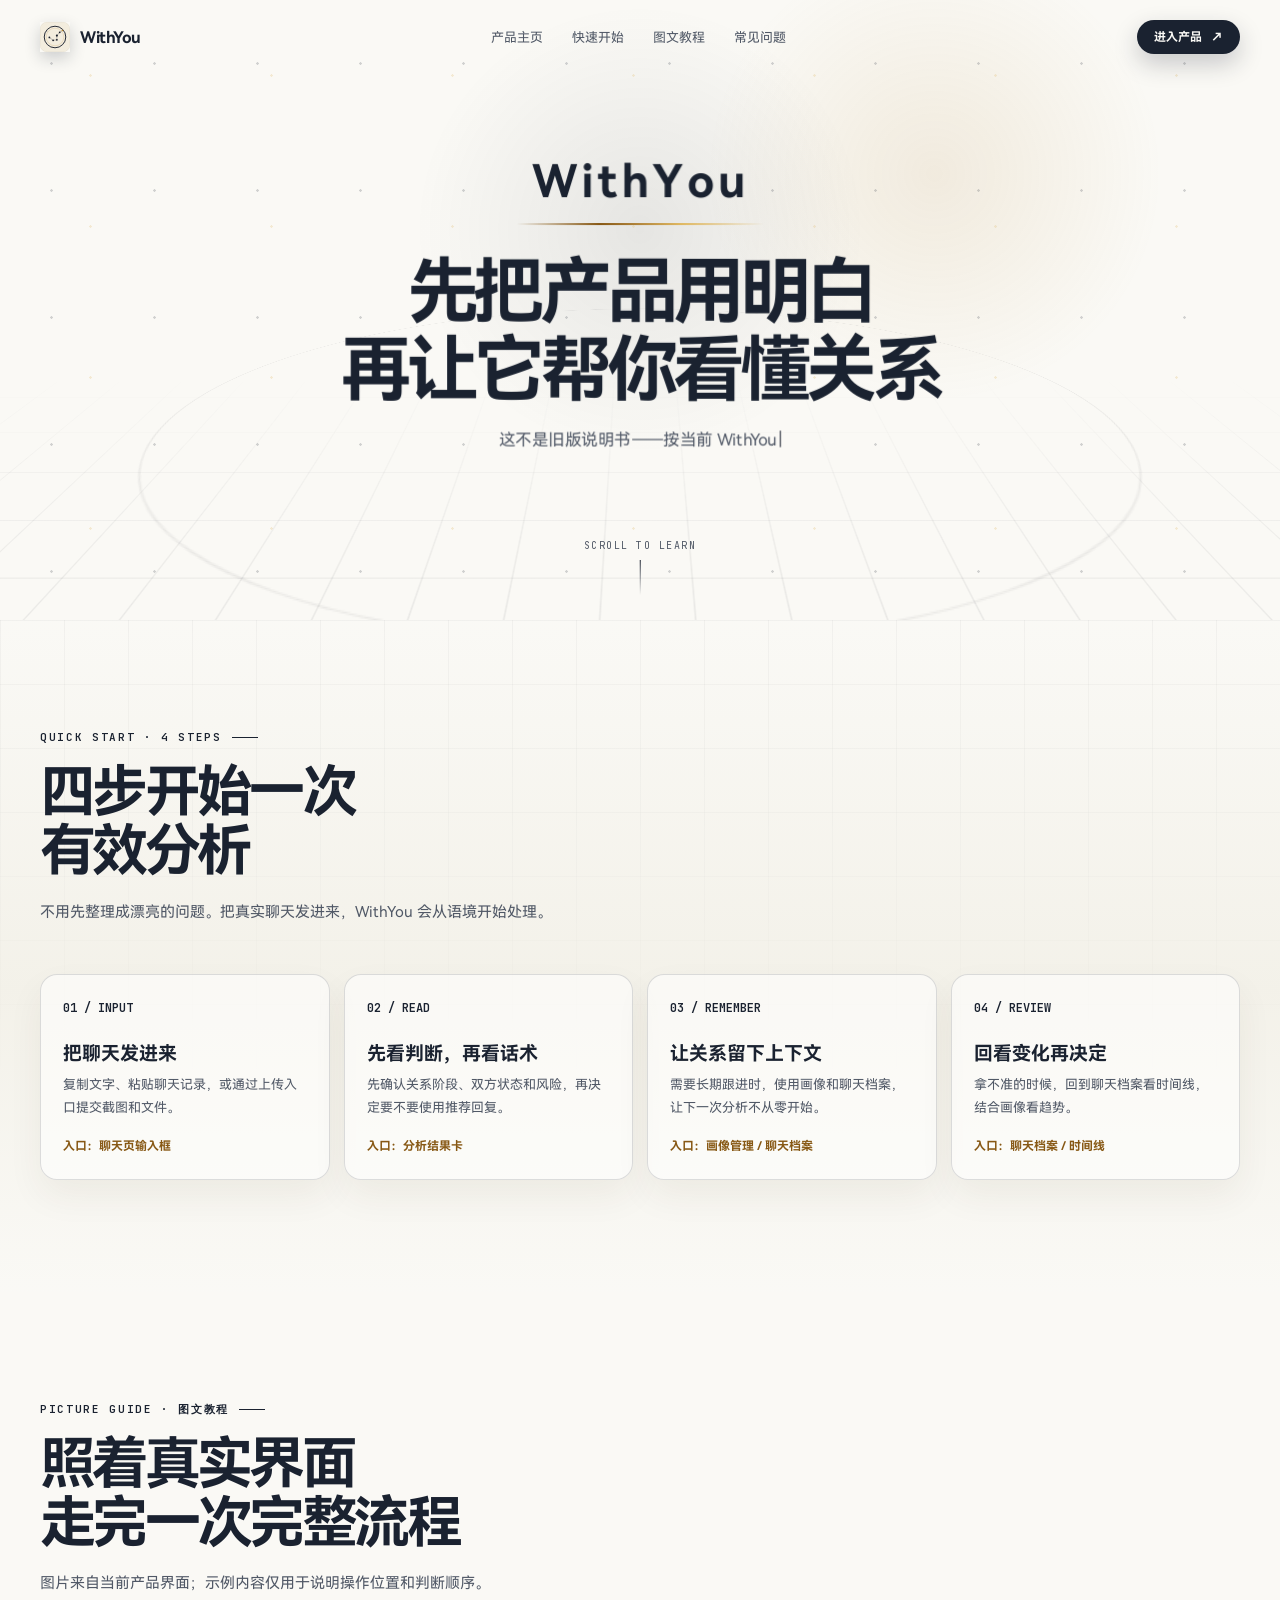
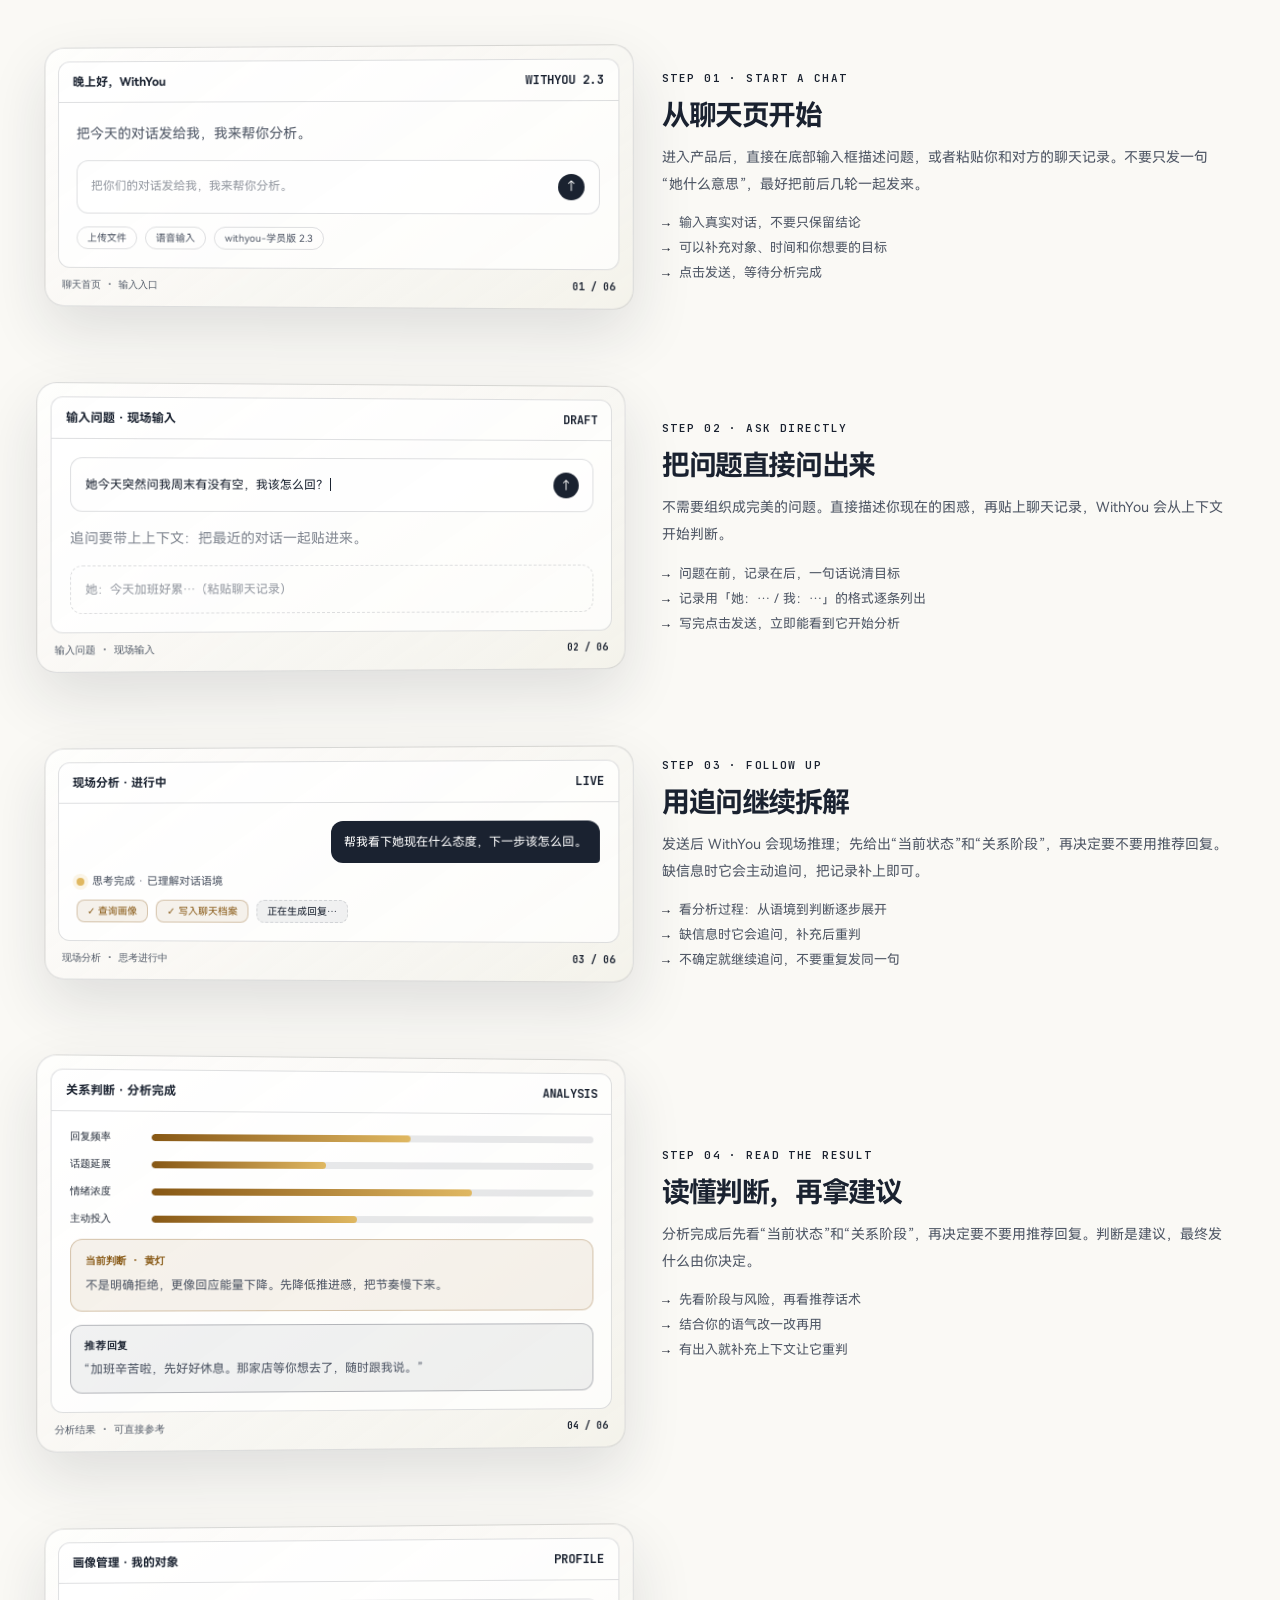
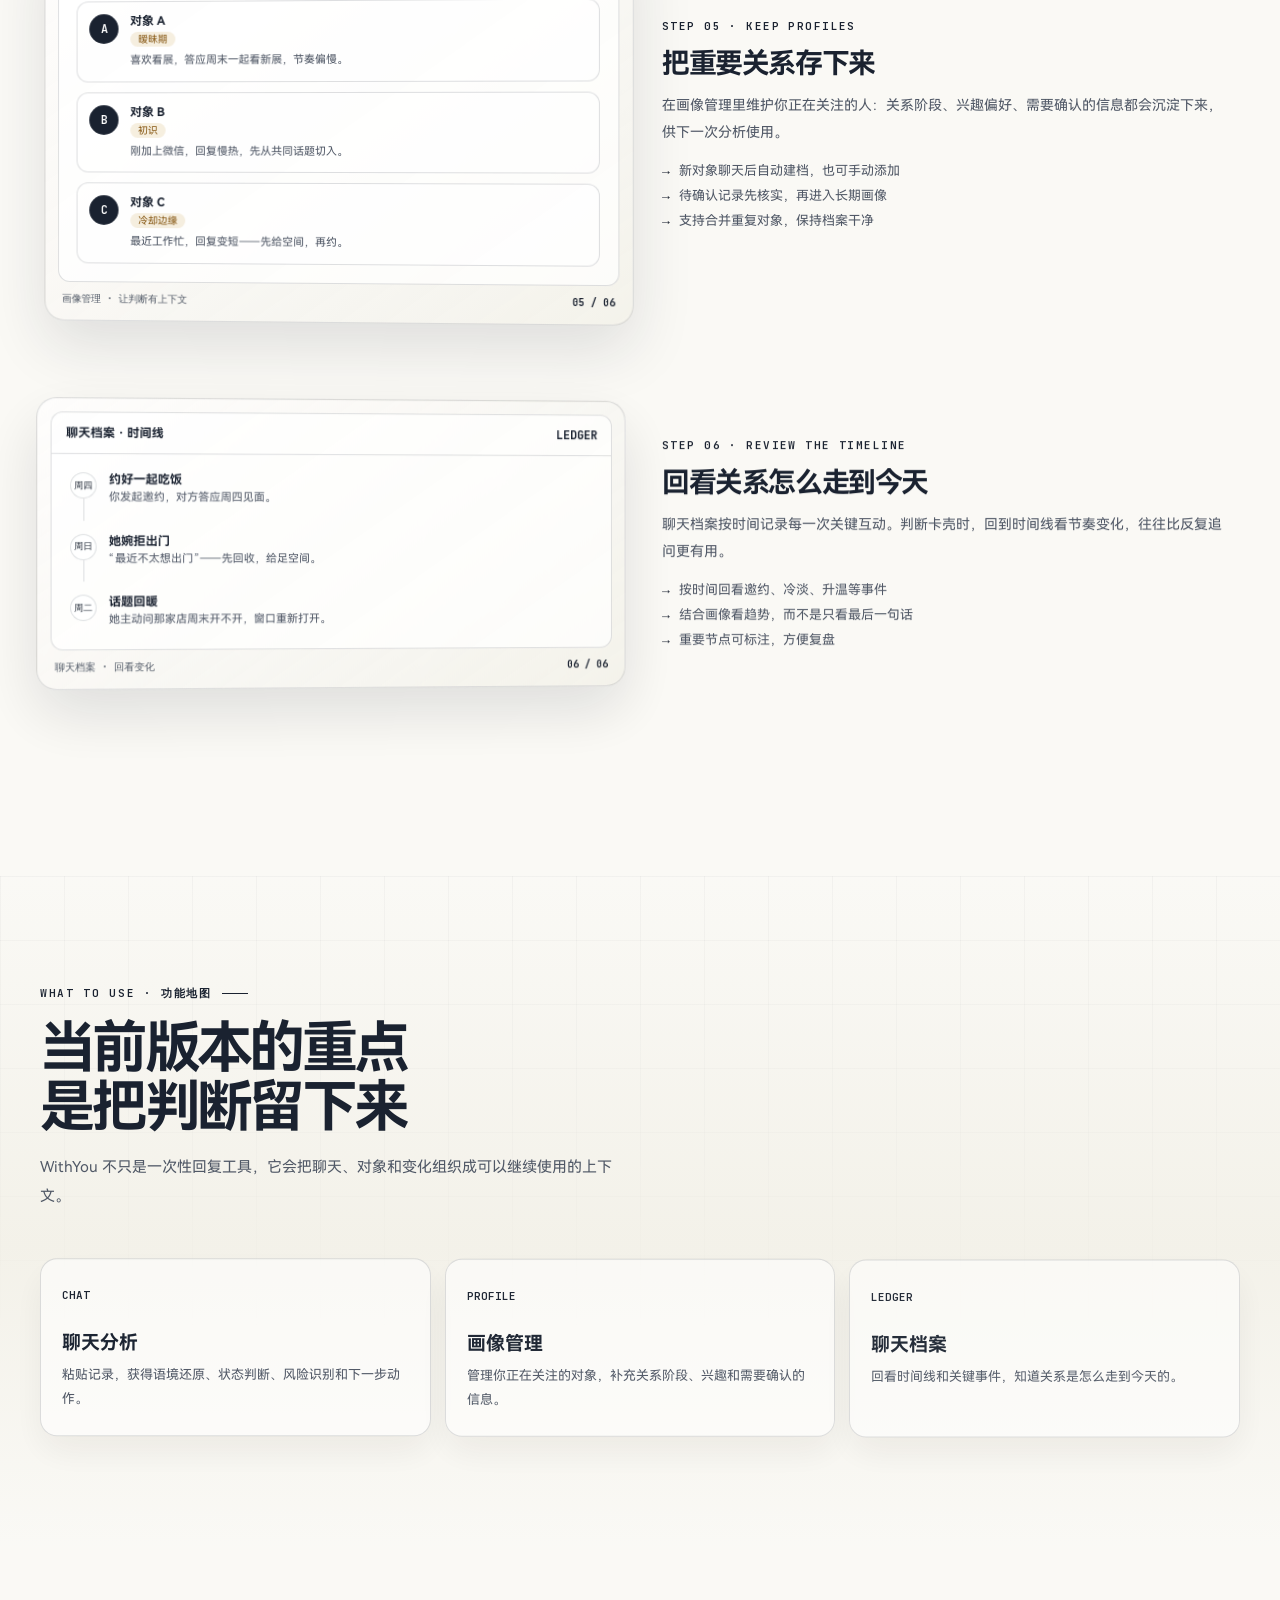
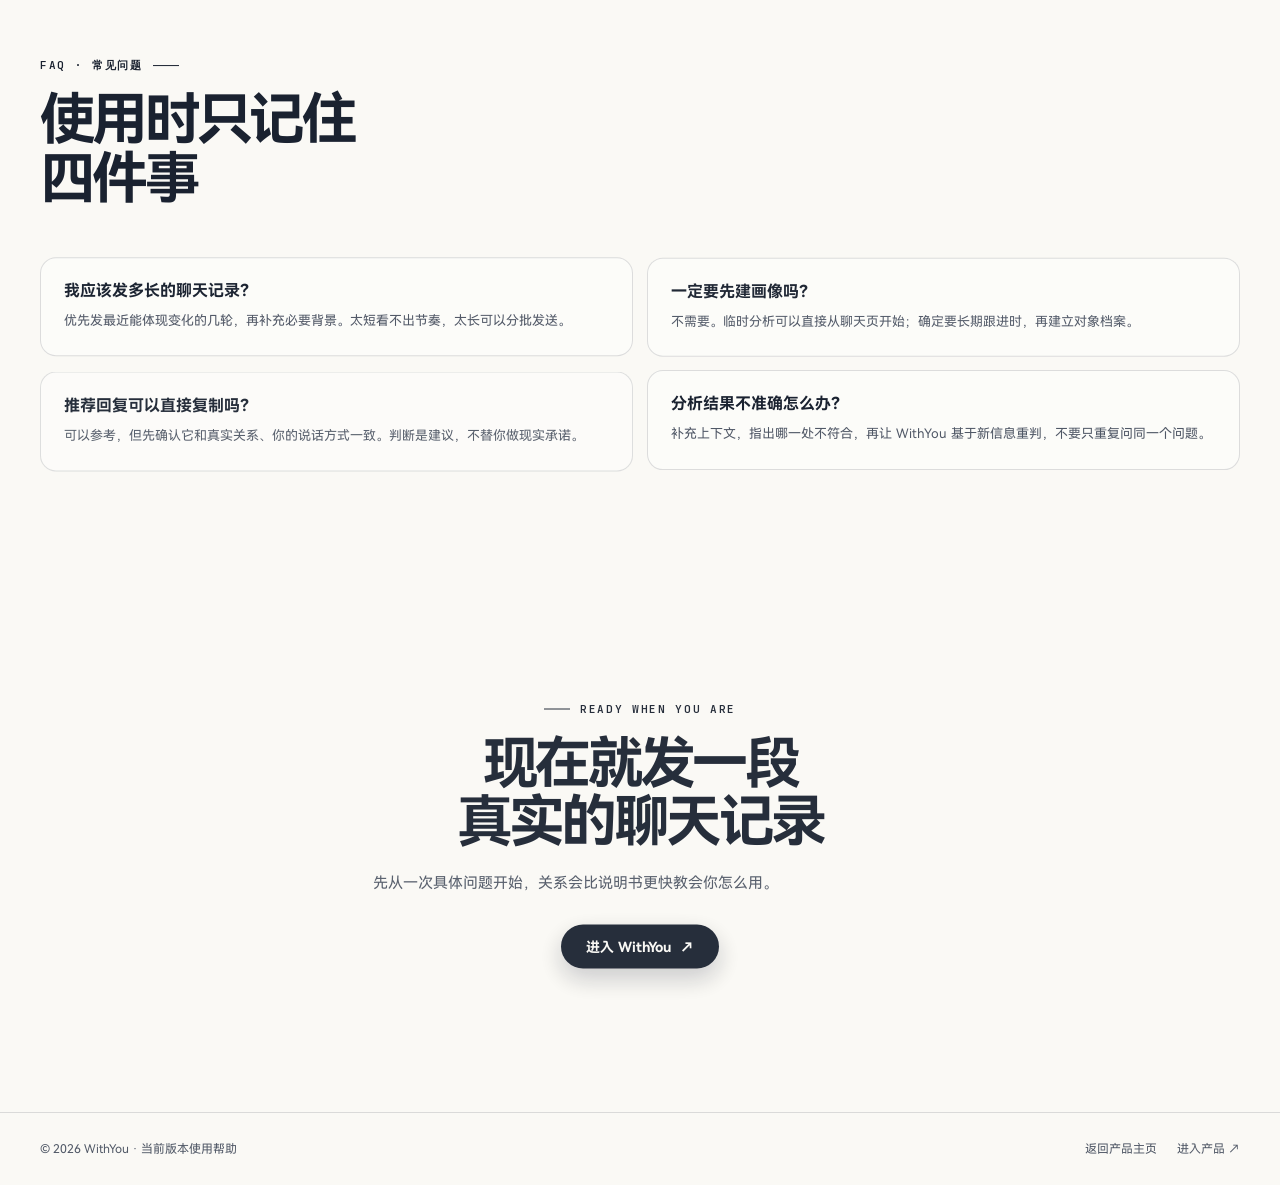
==== commit 389b5e98: "feat(brand+seo): 亮色 logo + favicon.ico + SEO 基建 - assets/logo-mark.svg：北斗星盘浅底宣纸形态（#F3EDDE/#1A1F2B/#B" ====
--- a/help.html
+++ b/help.html
@@ -3,10 +3,25 @@
 <head>
 <meta charset="UTF-8">
 <meta name="viewport" content="width=device-width, initial-scale=1">
-<title>使用帮助 · WithYou</title>
-<meta name="description" content="WithYou 当前版本使用教程：从发送聊天记录，到看懂分析、管理画像和回看关系变化。">
-<link rel="icon" href="assets/logo-128.png">
-<link rel="preload" as="image" href="assets/logo-128.png">
+<title>WithYou 使用帮助 · 聊天分析四步上手</title>
+<meta name="description" content="WithYou 使用教程：如何发送聊天记录、读懂关系判断与推荐回复、管理对象画像、回看聊天档案时间线，四步开始一次有效分析。">
+<link rel="canonical" href="https://www.withyou.net.cn/help.html">
+<meta name="theme-color" content="#F3EDDE">
+<link rel="icon" href="/assets/logo-mark.svg" type="image/svg+xml">
+<link rel="icon" href="/favicon.ico" sizes="48x48">
+<link rel="apple-touch-icon" href="/assets/apple-touch-icon.png">
+<meta property="og:type" content="website">
+<meta property="og:site_name" content="WithYou">
+<meta property="og:title" content="WithYou 使用帮助 · 聊天分析四步上手">
+<meta property="og:description" content="发送聊天记录、读懂关系判断、管理画像与回看时间线，四步开始一次有效分析。">
+<meta property="og:url" content="https://www.withyou.net.cn/help.html">
+<meta property="og:image" content="https://www.withyou.net.cn/assets/og-cover.png">
+<meta property="og:image:width" content="1200">
+<meta property="og:image:height" content="630">
+<meta name="twitter:card" content="summary_large_image">
+<meta name="twitter:title" content="WithYou 使用帮助">
+<meta name="twitter:description" content="聊天分析四步上手：发送记录、读懂判断、管理画像、回看变化。">
+<meta name="twitter:image" content="https://www.withyou.net.cn/assets/og-cover.png">
 <link rel="stylesheet" href="assets/fonts/harmonyos/index.css">
 <link rel="stylesheet" href="assets/fonts/jetbrains/jetbrains-mono.css">
 <style>
@@ -25,7 +40,7 @@
 </style>
 </head>
 <body>
-<header class="navbar" id="navbar"><div class="container nav-inner"><a class="brand" href="index.html"><img class="brand-mark" src="assets/logo-128.png" alt="WithYou"><span>WithYou</span></a><nav class="nav-links" aria-label="主导航"><a href="index.html">产品主页</a><a href="#quick">快速开始</a><a href="#tutorial">图文教程</a><a href="#faq">常见问题</a></nav><a class="nav-cta" href="https://chat.withyou.net.cn" target="_blank" rel="noopener noreferrer">进入产品 <span>↗</span></a><button class="mobile-toggle" id="mobileToggle" aria-label="打开菜单" aria-expanded="false">☰</button></div><div class="mobile-menu" id="mobileMenu"><a href="index.html">产品主页</a><a href="#quick">快速开始</a><a href="#tutorial">图文教程</a><a href="#faq">常见问题</a></div></header>
+<header class="navbar" id="navbar"><div class="container nav-inner"><a class="brand" href="index.html"><img class="brand-mark" src="assets/logo-mark.svg" alt="WithYou 关系智能助理" width="30" height="30"><span>WithYou</span></a><nav class="nav-links" aria-label="主导航"><a href="index.html">产品主页</a><a href="#quick">快速开始</a><a href="#tutorial">图文教程</a><a href="#faq">常见问题</a></nav><a class="nav-cta" href="https://chat.withyou.net.cn" target="_blank" rel="noopener noreferrer">进入产品 <span>↗</span></a><button class="mobile-toggle" id="mobileToggle" aria-label="打开菜单" aria-expanded="false">☰</button></div><div class="mobile-menu" id="mobileMenu"><a href="index.html">产品主页</a><a href="#quick">快速开始</a><a href="#tutorial">图文教程</a><a href="#faq">常见问题</a></div></header>
 <main>
 <section class="hero play"><div class="space-bg"><div class="dust"></div><div class="floor"></div><div class="beam"></div></div><div class="hero-inner"><div class="logo-lockup"><div class="logo-row" aria-label="WithYou"><span style="--i:0;--fx:-60px">W</span><span style="--i:1;--fx:-24px">i</span><span style="--i:2;--fx:-6px">t</span><span style="--i:3;--fx:0">h</span><span style="--i:4;--fx:6px">Y</span><span style="--i:5;--fx:24px">o</span><span style="--i:6;--fx:60px">u</span></div></div><div class="w-underline"></div><h1>先把产品用明白<br>再让它帮你<em>看懂关系</em></h1><p class="hero-lead"><span id="typeTarget"></span><span class="caret"></span></p><div class="ticker" id="ticker"></div></div><div class="scroll-cue"><span>SCROLL TO LEARN</span><i></i></div></section>
 <section class="section quick-section" id="quick"><div class="container"><div class="section-heading reveal"><div class="eyebrow">QUICK START · 4 STEPS</div><h2>四步开始一次<br><em>有效分析</em></h2><p>不用先整理成漂亮的问题。把真实聊天发进来，WithYou 会从语境开始处理。</p></div><div class="quick-grid"><article class="quick-card reveal"><div class="index">01 / INPUT</div><h3>把聊天发进来</h3><p>复制文字、粘贴聊天记录，或通过上传入口提交截图和文件。</p><strong>入口：聊天页输入框</strong></article><article class="quick-card reveal"><div class="index">02 / READ</div><h3>先看判断，再看话术</h3><p>先确认关系阶段、双方状态和风险，再决定要不要使用推荐回复。</p><strong>入口：分析结果卡</strong></article><article class="quick-card reveal"><div class="index">03 / REMEMBER</div><h3>让关系留下上下文</h3><p>需要长期跟进时，使用画像和聊天档案，让下一次分析不从零开始。</p><strong>入口：画像管理 / 聊天档案</strong></article><article class="quick-card reveal"><div class="index">04 / REVIEW</div><h3>回看变化再决定</h3><p>拿不准的时候，回到聊天档案看时间线，结合画像看趋势。</p><strong>入口：聊天档案 / 时间线</strong></article></div></div></section>
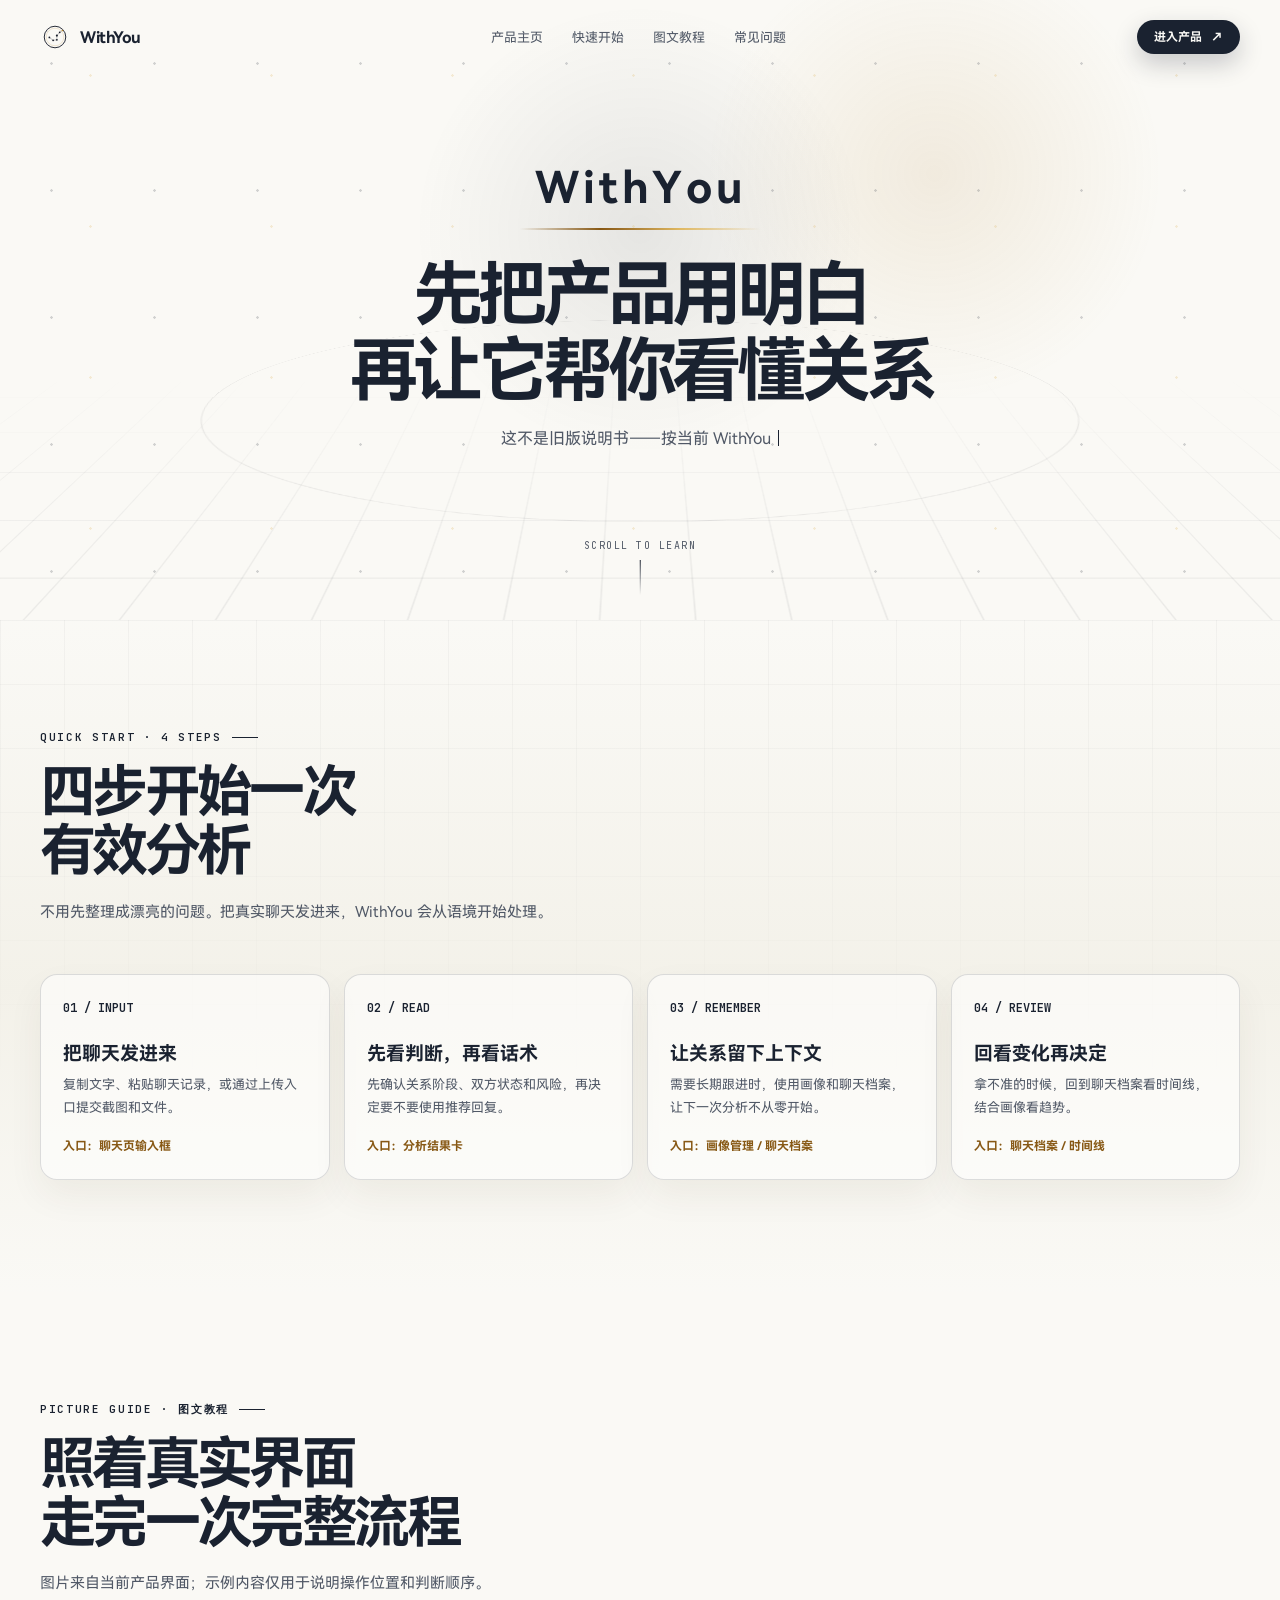
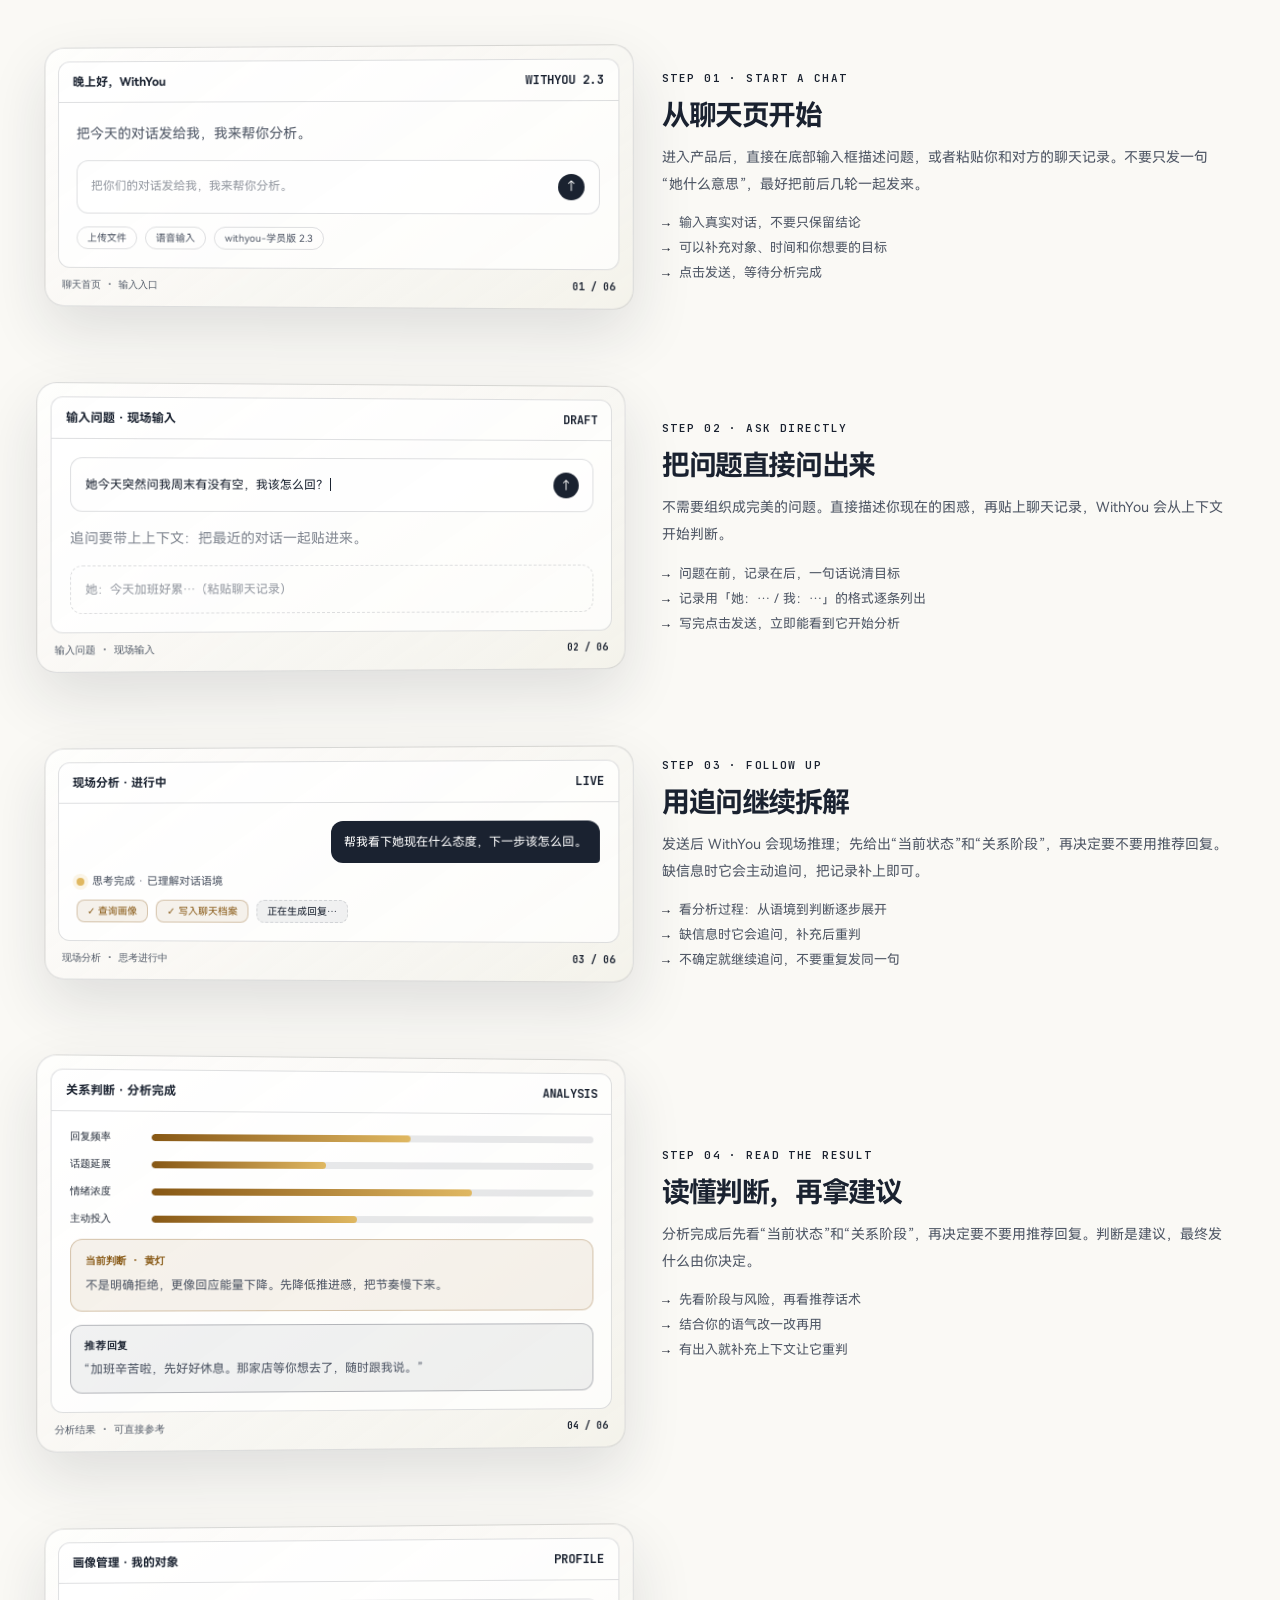
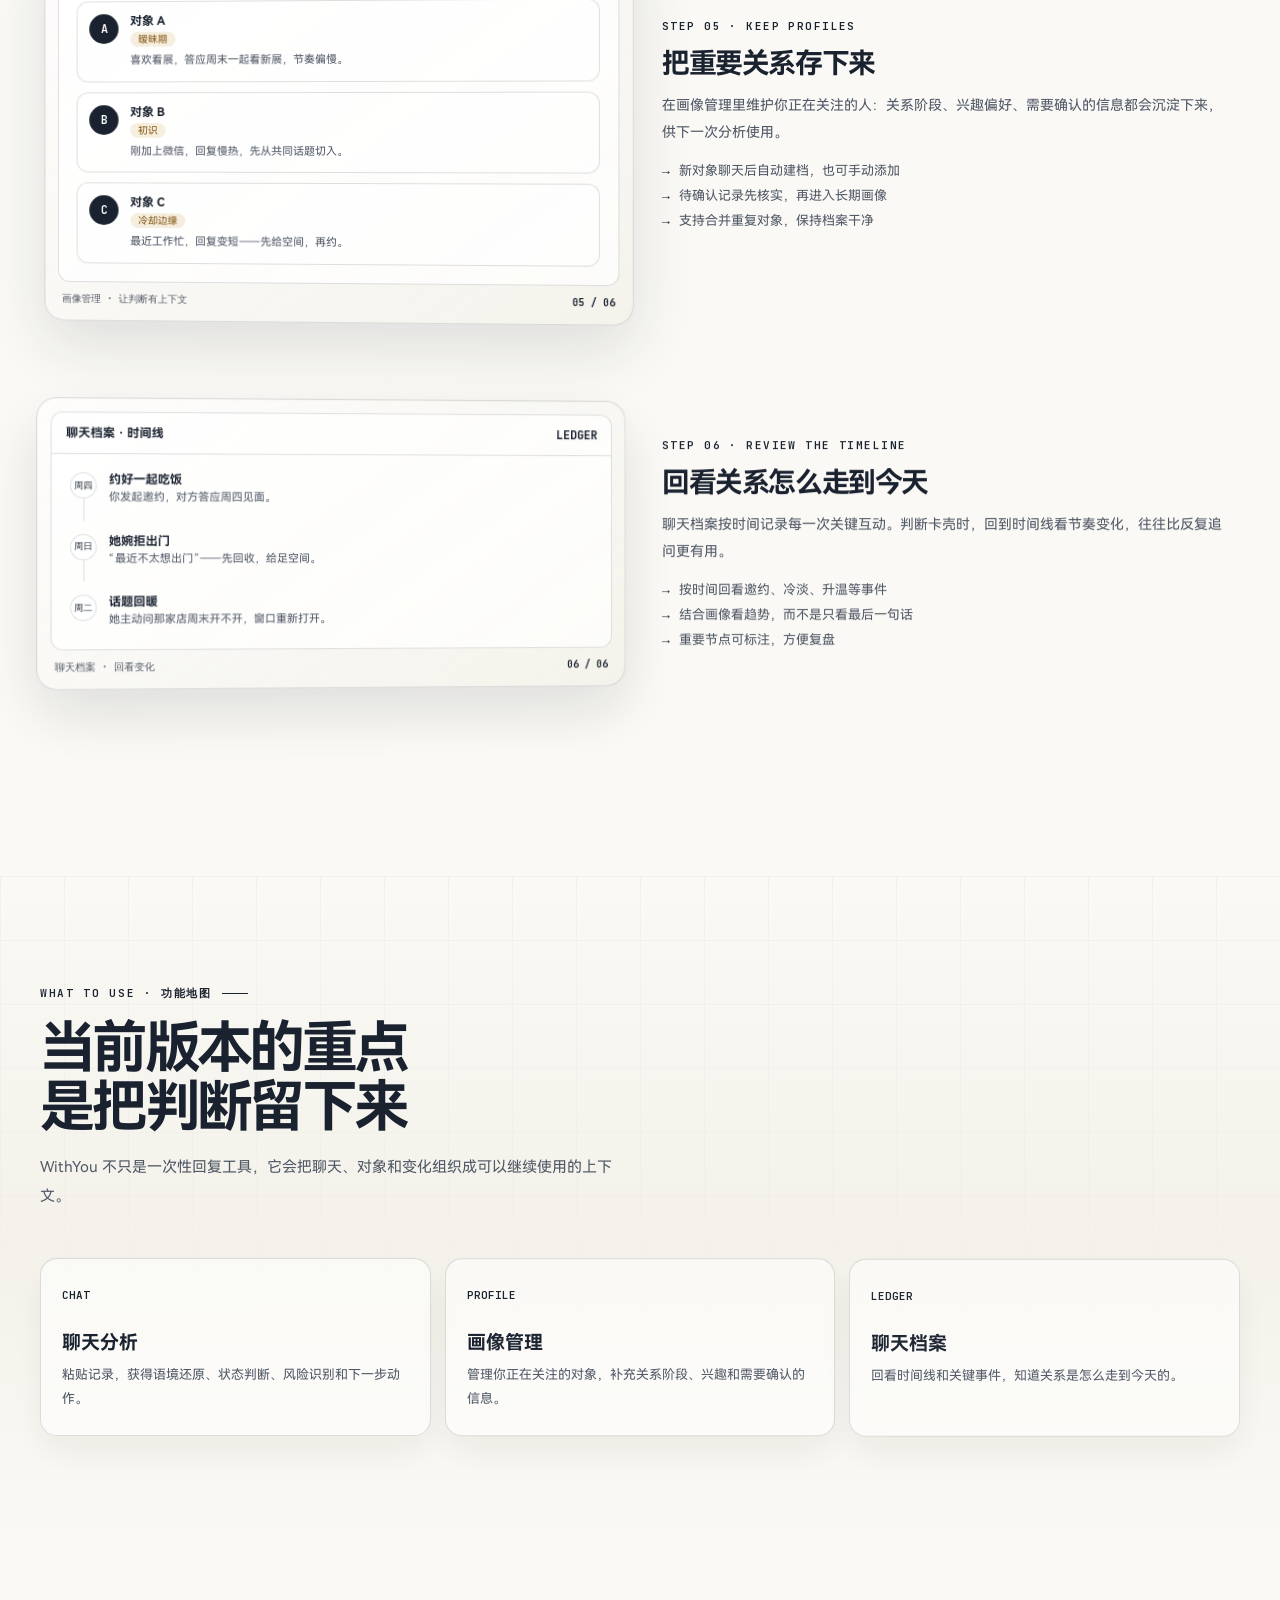
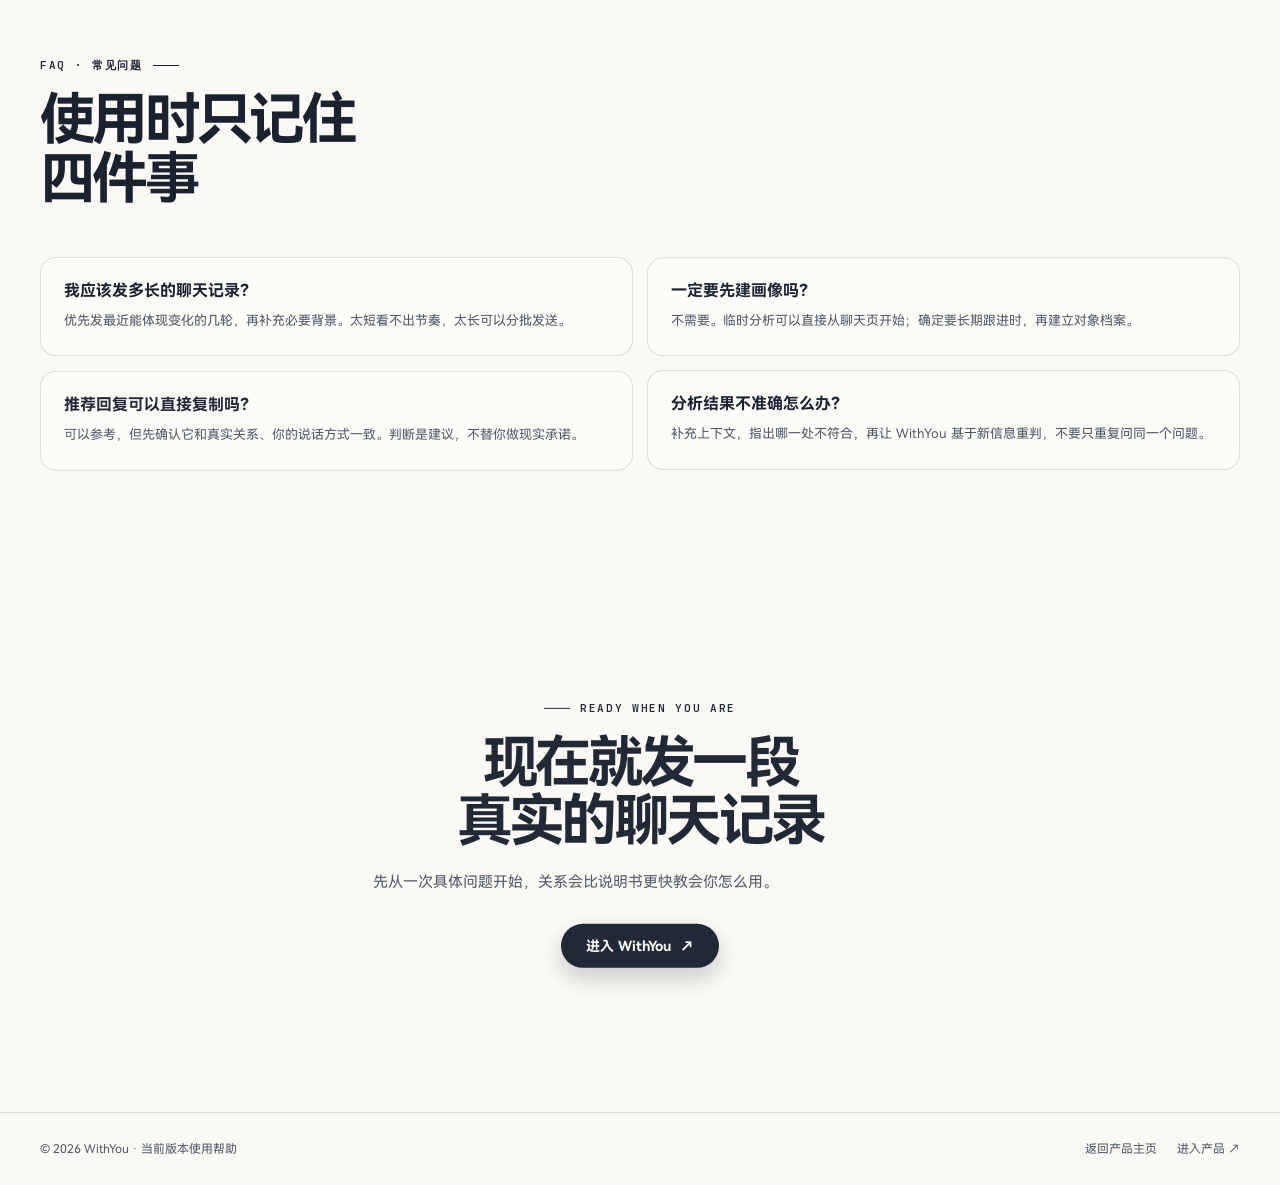
==== commit c1a0d42c: "fix(hero): 按钮 3D 命中测试错位修复 + 亮色 logo 去底板融合背景 根因：.hero-inner 的 transform-style:preserve-3d 让按钮常驻 3D 渲染" ====
--- a/help.html
+++ b/help.html
@@ -27,8 +27,8 @@
 <style>
 :root{--stage:oklch(.982 .005 95);--stage-2:oklch(.958 .011 95);--stage-3:oklch(.925 .018 95);--ink:oklch(.25 .03 262);--ink-2:oklch(.46 .025 262);--primary:oklch(.25 .03 262);--gold:oklch(.5 .1 70);--glint:oklch(.8 .115 85);--line:oklch(.25 .03 262 / .14);--grid-line:oklch(.25 .03 262 / .08);--display:'Avenir Next','PingFang SC','HarmonyOS Sans SC','Microsoft YaHei',system-ui,sans-serif;--mono:'JetBrains Mono',ui-monospace,'SFMono-Regular',Menlo,Consolas,monospace;--ease:cubic-bezier(.16,1,.3,1);--ease-out:cubic-bezier(.22,.61,.36,1);--container:1200px}
 *{box-sizing:border-box;margin:0;padding:0}html{scroll-behavior:smooth}body{overflow-x:hidden;color:var(--ink);background:var(--stage);font-family:var(--display);-webkit-font-smoothing:antialiased}a{color:inherit;text-decoration:none}button{font:inherit}::selection{color:var(--stage);background:var(--primary)}.container{width:min(var(--container),calc(100% - 64px));margin:auto}.mono{font-family:var(--mono)}
-.navbar{position:fixed;inset:0 0 auto;z-index:30;transition:.3s}.navbar.scrolled{background:oklch(.982 .005 95 / .72);backdrop-filter:blur(20px) saturate(180%);box-shadow:0 1px 0 oklch(1 0 0 / .55),0 12px 32px oklch(.25 .03 262 / .07)}.nav-inner{display:flex;align-items:center;justify-content:space-between;min-height:74px}.brand{display:inline-flex;align-items:center;gap:10px;font-size:16px;font-weight:750;letter-spacing:-.03em}.brand-mark{width:30px;height:30px;object-fit:cover;box-shadow:0 6px 16px oklch(.25 .03 262 / .2)}.nav-links{display:flex;align-items:center;gap:29px;color:var(--ink-2);font-size:13px}.nav-links a:hover{color:var(--primary)}.nav-cta,.button-primary{display:inline-flex;align-items:center;justify-content:center;gap:9px;color:var(--stage);border:0;border-radius:999px;background:var(--primary);box-shadow:0 10px 24px oklch(.25 .03 262 / .22);cursor:pointer;transition:transform .25s var(--ease),box-shadow .25s}.nav-cta{padding:10px 17px;font-size:12px;font-weight:700}.nav-cta:hover,.button-primary:hover{transform:translateY(-2px);box-shadow:0 14px 30px oklch(.65 .11 78 / .45)}.nav-cta:active,.button-primary:active{transform:translateY(0) scale(.97);transition-duration:.1s}.mobile-toggle{display:none;width:38px;height:38px;color:var(--ink);border:1px solid var(--line);border-radius:50%;background:transparent;cursor:pointer}.mobile-menu{display:none;padding:12px 32px 18px;border-bottom:1px solid var(--line);background:oklch(.982 .005 95 / .94);backdrop-filter:blur(18px)}.mobile-menu.open{display:grid;gap:13px}.mobile-menu a{color:var(--ink-2);font-size:14px}
-.hero{position:relative;display:grid;min-height:620px;overflow:hidden;place-items:center;isolation:isolate;perspective:1100px;perspective-origin:50% 42%}.space-bg{position:absolute;inset:0;overflow:hidden;pointer-events:none}.space-bg:before{position:absolute;inset:0;content:'';background:radial-gradient(circle at 50% 37%,oklch(.25 .03 262 / .09),transparent 30%),radial-gradient(circle at 73% 28%,oklch(.65 .11 78 / .12),transparent 22%)}.beam{position:absolute;inset:-30%;background:linear-gradient(115deg,transparent 43%,oklch(.8 .115 85 / .13) 50%,transparent 57%);transform:translateX(-70%);animation:beam 2.2s var(--ease) .7s forwards}@keyframes beam{to{transform:translateX(70%)}}.floor{position:absolute;left:-35%;right:-35%;bottom:-23%;height:68%;background:linear-gradient(var(--grid-line) 1px,transparent 1px) 0 0/100% 56px,linear-gradient(90deg,var(--grid-line) 1px,transparent 1px) 0 0/56px 100%;transform:perspective(800px) rotateX(64deg);transform-origin:50% 0;mask-image:linear-gradient(to top,#000 10%,transparent 82%);animation:floor 9s linear infinite}@keyframes floor{to{background-position:0 56px,56px 0}}.dust{position:absolute;inset:0;opacity:.45;background-image:radial-gradient(circle,oklch(.25 .03 262 / .4) 0 1px,transparent 1.5px),radial-gradient(circle,oklch(.8 .115 85 / .5) 0 1px,transparent 1.5px);background-size:103px 127px,181px 151px;animation:drift 20s ease-in-out infinite alternate}@keyframes drift{to{transform:translateY(-25px)}}.hero-inner{position:relative;z-index:2;width:min(920px,calc(100% - 64px));padding:130px 0 90px;text-align:center;transform-style:preserve-3d;animation:cam-push 14s var(--ease-out) forwards}@keyframes cam-push{0%{transform:translateZ(-140px) translateY(18px)}60%{transform:translateZ(0) translateY(0)}100%{transform:translateZ(30px) translateY(-4px)}}.hero-inner:after{position:absolute;z-index:-1;inset:18% 4% -12%;content:'';border:1px solid var(--grid-line);border-radius:50%;transform:perspective(900px) rotateX(69deg)}.logo-lockup{display:inline-flex;align-items:center;gap:2px;font-weight:800;font-size:44px;letter-spacing:.04em;perspective:800px}.logo-row{display:inline-flex;gap:2px}.logo-row span{display:inline-block;opacity:0;filter:blur(10px);transform:translate3d(var(--fx,0),46px,-220px) rotateX(50deg)}.hero.play .logo-row span{animation:glyph-in 1.1s var(--ease) forwards;animation-delay:calc(var(--i) * 70ms)}@keyframes glyph-in{60%{filter:blur(0)}to{opacity:1;transform:none;filter:blur(0)}}.w-underline{height:2px;width:0;margin:14px auto 0;background:linear-gradient(90deg,transparent,var(--gold),var(--glint),transparent)}.hero.play .w-underline{animation:underline-in 1s var(--ease) 1s forwards}@keyframes underline-in{to{width:240px}}.eyebrow{display:flex;align-items:center;justify-content:center;gap:10px;color:var(--primary);font:600 11px/1 var(--mono);letter-spacing:.15em;text-transform:uppercase}.eyebrow:before{width:26px;height:1px;content:'';background:currentColor}.hero h1{margin:28px auto 15px;font-size:clamp(42px,6vw,70px);font-weight:760;line-height:1.08;letter-spacing:-.075em;opacity:0;transform:rotateX(-92deg) translateZ(-40px);transform-origin:50% 100%;animation:title-in 1s var(--ease) 1.25s forwards}@keyframes title-in{to{opacity:1;transform:none}}.hero h1 em,.section-heading h2 em{color:var(--primary);font-style:normal}.hero-lead{max-width:560px;min-height:27px;margin:auto;color:var(--ink-2);font-size:16px;line-height:1.85;opacity:0;animation:rise-in .8s var(--ease) 1.75s forwards}.caret{display:inline-block;width:1px;height:16px;margin-left:3px;vertical-align:-2px;background:var(--primary);animation:caret-blink .8s step-end infinite}@keyframes caret-blink{50%{opacity:0}}@keyframes rise-in{from{opacity:0;transform:translateY(22px)}to{opacity:1;transform:none}}.ticker{margin-top:25px;min-height:20px;color:var(--ink-2);font-size:13px;opacity:0;animation:rise-in .8s var(--ease) 3.5s forwards;transition:opacity .4s}.ticker b{color:var(--gold);font-weight:650}.scroll-cue{position:absolute;bottom:25px;left:50%;display:grid;gap:8px;justify-items:center;color:var(--ink-2);font:10px var(--mono);letter-spacing:.15em;transform:translateX(-50%)}.scroll-cue i{width:1px;height:35px;background:linear-gradient(var(--primary),transparent)}
+.navbar{position:fixed;inset:0 0 auto;z-index:30;transition:.3s}.navbar.scrolled{background:oklch(.982 .005 95 / .72);backdrop-filter:blur(20px) saturate(180%);box-shadow:0 1px 0 oklch(1 0 0 / .55),0 12px 32px oklch(.25 .03 262 / .07)}.nav-inner{display:flex;align-items:center;justify-content:space-between;min-height:74px}.brand{display:inline-flex;align-items:center;gap:10px;font-size:16px;font-weight:750;letter-spacing:-.03em}.brand-mark{width:30px;height:30px;object-fit:contain}.nav-links{display:flex;align-items:center;gap:29px;color:var(--ink-2);font-size:13px}.nav-links a:hover{color:var(--primary)}.nav-cta,.button-primary{display:inline-flex;align-items:center;justify-content:center;gap:9px;color:var(--stage);border:0;border-radius:999px;background:var(--primary);box-shadow:0 10px 24px oklch(.25 .03 262 / .22);cursor:pointer;transition:transform .25s var(--ease),box-shadow .25s}.nav-cta{padding:10px 17px;font-size:12px;font-weight:700}.nav-cta:hover,.button-primary:hover{transform:translateY(-2px);box-shadow:0 14px 30px oklch(.65 .11 78 / .45)}.nav-cta:active,.button-primary:active{transform:translateY(0) scale(.97);transition-duration:.1s}.mobile-toggle{display:none;width:38px;height:38px;color:var(--ink);border:1px solid var(--line);border-radius:50%;background:transparent;cursor:pointer}.mobile-menu{display:none;padding:12px 32px 18px;border-bottom:1px solid var(--line);background:oklch(.982 .005 95 / .94);backdrop-filter:blur(18px)}.mobile-menu.open{display:grid;gap:13px}.mobile-menu a{color:var(--ink-2);font-size:14px}
+.hero{position:relative;display:grid;min-height:620px;overflow:hidden;place-items:center;isolation:isolate;perspective:1100px;perspective-origin:50% 42%}.space-bg{position:absolute;inset:0;overflow:hidden;pointer-events:none}.space-bg:before{position:absolute;inset:0;content:'';background:radial-gradient(circle at 50% 37%,oklch(.25 .03 262 / .09),transparent 30%),radial-gradient(circle at 73% 28%,oklch(.65 .11 78 / .12),transparent 22%)}.beam{position:absolute;inset:-30%;background:linear-gradient(115deg,transparent 43%,oklch(.8 .115 85 / .13) 50%,transparent 57%);transform:translateX(-70%);animation:beam 2.2s var(--ease) .7s forwards}@keyframes beam{to{transform:translateX(70%)}}.floor{position:absolute;left:-35%;right:-35%;bottom:-23%;height:68%;background:linear-gradient(var(--grid-line) 1px,transparent 1px) 0 0/100% 56px,linear-gradient(90deg,var(--grid-line) 1px,transparent 1px) 0 0/56px 100%;transform:perspective(800px) rotateX(64deg);transform-origin:50% 0;mask-image:linear-gradient(to top,#000 10%,transparent 82%);animation:floor 9s linear infinite}@keyframes floor{to{background-position:0 56px,56px 0}}.dust{position:absolute;inset:0;opacity:.45;background-image:radial-gradient(circle,oklch(.25 .03 262 / .4) 0 1px,transparent 1.5px),radial-gradient(circle,oklch(.8 .115 85 / .5) 0 1px,transparent 1.5px);background-size:103px 127px,181px 151px;animation:drift 20s ease-in-out infinite alternate}@keyframes drift{to{transform:translateY(-25px)}}.hero-inner{position:relative;z-index:2;width:min(920px,calc(100% - 64px));padding:130px 0 90px;text-align:center;animation:cam-push 2s var(--ease-out) forwards}@keyframes cam-push{0%{transform:translateZ(-140px) translateY(18px)}60%{transform:translateZ(0) translateY(0)}100%{transform:none}}.hero-inner:after{position:absolute;z-index:-1;inset:18% 4% -12%;content:'';border:1px solid var(--grid-line);border-radius:50%;transform:perspective(900px) rotateX(69deg)}.logo-lockup{display:inline-flex;align-items:center;gap:2px;font-weight:800;font-size:44px;letter-spacing:.04em;perspective:800px}.logo-row{display:inline-flex;gap:2px}.logo-row span{display:inline-block;opacity:0;filter:blur(10px);transform:perspective(800px) translate3d(var(--fx,0),46px,-220px) rotateX(50deg)}.hero.play .logo-row span{animation:glyph-in 1.1s var(--ease) forwards;animation-delay:calc(var(--i) * 70ms)}@keyframes glyph-in{60%{filter:blur(0)}to{opacity:1;transform:none;filter:blur(0)}}.w-underline{height:2px;width:0;margin:14px auto 0;background:linear-gradient(90deg,transparent,var(--gold),var(--glint),transparent)}.hero.play .w-underline{animation:underline-in 1s var(--ease) 1s forwards}@keyframes underline-in{to{width:240px}}.eyebrow{display:flex;align-items:center;justify-content:center;gap:10px;color:var(--primary);font:600 11px/1 var(--mono);letter-spacing:.15em;text-transform:uppercase}.eyebrow:before{width:26px;height:1px;content:'';background:currentColor}.hero h1{margin:28px auto 15px;font-size:clamp(42px,6vw,70px);font-weight:760;line-height:1.08;letter-spacing:-.075em;opacity:0;transform:perspective(900px) rotateX(-92deg) translateZ(-40px);transform-origin:50% 100%;animation:title-in 1s var(--ease) 1.25s forwards}@keyframes title-in{to{opacity:1;transform:none}}.hero h1 em,.section-heading h2 em{color:var(--primary);font-style:normal}.hero-lead{max-width:560px;min-height:27px;margin:auto;color:var(--ink-2);font-size:16px;line-height:1.85;opacity:0;animation:rise-in .8s var(--ease) 1.75s forwards}.caret{display:inline-block;width:1px;height:16px;margin-left:3px;vertical-align:-2px;background:var(--primary);animation:caret-blink .8s step-end infinite}@keyframes caret-blink{50%{opacity:0}}@keyframes rise-in{from{opacity:0;transform:translateY(22px)}to{opacity:1;transform:none}}.ticker{margin-top:25px;min-height:20px;color:var(--ink-2);font-size:13px;opacity:0;animation:rise-in .8s var(--ease) 3.5s forwards;transition:opacity .4s}.ticker b{color:var(--gold);font-weight:650}.scroll-cue{position:absolute;bottom:25px;left:50%;display:grid;gap:8px;justify-items:center;color:var(--ink-2);font:10px var(--mono);letter-spacing:.15em;transform:translateX(-50%)}.scroll-cue i{width:1px;height:35px;background:linear-gradient(var(--primary),transparent)}
 .section{position:relative;padding:112px 0}.section-heading{max-width:720px;margin-bottom:48px}.section-heading h2{margin-top:20px;font-size:clamp(32px,4.5vw,56px);line-height:1.05;letter-spacing:-.065em}.section-heading p{max-width:590px;margin-top:17px;color:var(--ink-2);font-size:15px;line-height:1.9}.section-heading .eyebrow{justify-content:flex-start}.section-heading .eyebrow:before{display:none}.section-heading .eyebrow:after{width:26px;height:1px;content:'';background:currentColor}.quick-section{background:linear-gradient(180deg,var(--stage),var(--stage-2) 55%,var(--stage))}.quick-section:before{position:absolute;inset:0;content:'';opacity:.5;background:linear-gradient(var(--grid-line) 1px,transparent 1px) 0 0/100% 64px,linear-gradient(90deg,var(--grid-line) 1px,transparent 1px) 0 0/64px 100%;mask-image:linear-gradient(to bottom,#000,transparent 72%)}.quick-grid{position:relative;z-index:1;display:grid;grid-template-columns:repeat(4,1fr);gap:14px}.quick-card{padding:25px 22px;border:1px solid var(--line);border-radius:17px;background:oklch(1 0 0 / .55);box-shadow:0 16px 36px oklch(.35 .06 95 / .06)}.quick-card .index{color:var(--primary);font:600 12px var(--mono)}.quick-card h3{margin:26px 0 8px;font-size:19px}.quick-card p{color:var(--ink-2);font-size:13px;line-height:1.8}.quick-card strong{display:inline-block;margin-top:19px;color:var(--gold);font-size:12px}
 .tutorial{display:grid;grid-template-columns:1fr 1fr;gap:20px;align-items:center;margin:42px 0 76px}.tutorial.reverse .tutorial-copy{order:2}.tutorial.reverse .tutorial-media{order:1}.tutorial-copy{padding:10px 12px}.step-label{color:var(--primary);font:600 11px var(--mono);letter-spacing:.13em}.tutorial h3{margin:14px 0 12px;font-size:28px;letter-spacing:-.05em}.tutorial p{color:var(--ink-2);font-size:14px;line-height:1.9}.tutorial ul{display:grid;gap:8px;margin-top:18px;padding:0;list-style:none;color:var(--ink-2);font-size:13px}.tutorial li{display:flex;gap:9px}.tutorial li:before{content:'→';color:var(--primary);font-family:var(--mono)}.tutorial-media{position:relative;padding:13px;border:1px solid var(--line);border-radius:20px;background:linear-gradient(145deg,oklch(1 0 0 / .72),oklch(.95 .012 95 / .62));box-shadow:0 24px 60px oklch(.25 .03 262 / .12);transform:perspective(1100px) rotateY(-3deg);transition:transform .4s var(--ease),box-shadow .4s}.tutorial.reverse .tutorial-media{transform:perspective(1100px) rotateY(3deg)}.tutorial-media:hover{transform:perspective(1100px) rotateY(0) translateY(-4px);box-shadow:0 34px 75px oklch(.25 .03 262 / .2)}.tutorial-media img{width:100%;border:1px solid oklch(.25 .03 262 / .16);border-radius:11px}.media-caption{display:flex;justify-content:space-between;padding:10px 4px 1px;color:var(--ink-2);font:10px var(--mono)}.media-caption b{color:var(--primary)}.mock-screen{overflow:hidden;border:1px solid var(--line);border-radius:12px;background:oklch(1 0 0 / .72)}.mock-bar{display:flex;align-items:center;justify-content:space-between;padding:12px 14px;border-bottom:1px solid var(--line);font-size:12px;font-weight:700}.mock-body{display:grid;gap:13px;padding:18px}.mock-row{display:grid;grid-template-columns:70px 1fr;gap:10px;align-items:center;color:var(--ink-2);font-size:11px}.mock-row b{color:var(--primary);font:500 10px var(--mono)}.mock-row span{height:7px;overflow:hidden;border-radius:8px;background:oklch(.25 .03 262 / .1)}.mock-row i{display:block;width:var(--w);height:100%;border-radius:inherit;background:linear-gradient(90deg,var(--gold),var(--glint))}.mock-result{padding:14px;border:1px solid oklch(.5 .1 70 / .3);border-radius:12px;background:oklch(.5 .1 70 / .08);color:var(--ink-2);font-size:12px;line-height:1.75}.mock-result strong{display:block;margin-bottom:7px;color:var(--gold);font:600 10px var(--mono)}.mock-greet{color:var(--ink-2);font-size:13px}.mock-input{display:flex;align-items:center;justify-content:space-between;gap:10px;padding:13px 14px;border:1px solid var(--line);border-radius:12px;background:oklch(1 0 0 / .6);font-size:12px;line-height:1.7;color:var(--ink)}.mock-input .ph{color:var(--ink-2);opacity:.6}.mock-input.dashed{border-style:dashed;background:transparent}.mock-send{display:grid;width:26px;height:26px;flex:none;place-items:center;border-radius:50%;color:#fff;background:var(--primary);font-size:12px}.mock-caret{display:inline-block;width:1px;height:13px;margin-left:2px;vertical-align:-2px;background:var(--primary);animation:mock-blink .8s step-end infinite}@keyframes mock-blink{50%{opacity:0}}.mock-hint{color:var(--ink-2);font-size:11px;opacity:.7}.mock-chips{display:flex;gap:8px;flex-wrap:wrap}.mock-chips span{padding:5px 10px;border:1px solid var(--line);border-radius:999px;color:var(--ink-2);font-size:10px}.mock-body.chat{gap:12px}.mock-msg{max-width:80%;padding:11px 13px;border-radius:12px 12px 12px 4px;background:oklch(.93 .02 95);color:var(--ink-2);font-size:12px;line-height:1.7}.mock-msg.user{justify-self:end;border-radius:12px 12px 4px 12px;color:#fff;background:var(--primary)}.mock-think{display:flex;align-items:center;gap:8px;color:var(--ink-2);font-size:11px}.mock-think i{width:8px;height:8px;border-radius:50%;background:var(--glint);box-shadow:0 0 0 4px oklch(.8 .115 85 / .15);animation:mock-pulse 1.6s ease-in-out infinite}@keyframes mock-pulse{50%{box-shadow:0 0 0 8px oklch(.5 .1 70 / .06)}}.mock-tools{display:flex;gap:8px;flex-wrap:wrap}.mock-tools span{padding:5px 10px;border:1px solid oklch(.5 .1 70 / .3);border-radius:8px;color:var(--gold);background:oklch(.5 .1 70 / .08);font-size:10px}.mock-tools .running{border-style:dashed;border-color:var(--line);color:var(--primary);background:oklch(.25 .03 262 / .06)}.mock-reply{padding:13px;border:1px solid oklch(.25 .03 262 / .28);border-radius:12px;background:oklch(.25 .03 262 / .06);color:var(--ink-2);font-size:12px;line-height:1.7}.mock-reply small{display:block;margin-bottom:6px;color:var(--primary);font:600 10px var(--mono);letter-spacing:.08em}.mock-profiles{display:grid;gap:10px}.mock-profile{display:flex;gap:12px;padding:12px;border:1px solid var(--line);border-radius:12px;background:oklch(1 0 0 / .55)}.mock-profile .avatar{display:grid;width:30px;height:30px;flex:none;place-items:center;border-radius:50%;color:#fff;background:var(--primary);font:600 12px var(--mono)}.mock-profile h4{font-size:12px}.mock-profile .stage{display:inline-block;margin:3px 0 5px;padding:2px 8px;border-radius:999px;color:var(--gold);background:oklch(.62 .13 75 / .12);font-size:10px}.mock-profile p{color:var(--ink-2);font-size:11px;line-height:1.6}.mock-event{position:relative;display:flex;gap:12px;padding-bottom:14px}.mock-event:before{position:absolute;left:13px;top:26px;bottom:0;width:1px;content:'';background:var(--line)}.mock-event:last-child{padding-bottom:2px}.mock-event:last-child:before{display:none}.mock-event .dot{display:grid;width:26px;height:26px;flex:none;place-items:center;border:1px solid var(--line);border-radius:50%;color:var(--primary);background:oklch(1 0 0 / .7);font:500 9px var(--mono)}.mock-event h4{font-size:12px}.mock-event p{margin-top:2px;color:var(--ink-2);font-size:11px;line-height:1.6}
 .feature-section{color:var(--ink);background:linear-gradient(180deg,var(--stage),var(--stage-2) 55%,var(--stage));overflow:hidden}.feature-section:before{position:absolute;inset:0;content:'';opacity:.45;background:linear-gradient(var(--grid-line) 1px,transparent 1px) 0 0/100% 64px,linear-gradient(90deg,var(--grid-line) 1px,transparent 1px) 0 0/64px 100%;mask-image:linear-gradient(to bottom,#000,transparent 75%)}.feature-section .section-heading p{color:var(--ink-2)}.feature-section .eyebrow{color:var(--primary)}.feature-grid{position:relative;z-index:1;display:grid;grid-template-columns:repeat(3,1fr);gap:14px}.feature-card{padding:25px 21px;border:1px solid var(--line);border-radius:17px;background:oklch(1 0 0 / .58);box-shadow:0 16px 36px oklch(.35 .06 95 / .06);transition:transform .35s var(--ease),border-color .35s,box-shadow .35s}.feature-card:hover{border-color:var(--gold);box-shadow:0 24px 50px oklch(.35 .06 95 / .12);transform:translateY(-4px)}.feature-card b{color:var(--primary);font:600 11px var(--mono)}.feature-card h3{margin:28px 0 9px;font-size:19px}.feature-card p{color:var(--ink-2);font-size:13px;line-height:1.8}.faq-grid{display:grid;grid-template-columns:repeat(2,1fr);gap:14px}.faq{padding:23px;border:1px solid var(--line);border-radius:16px;background:oklch(1 0 0 / .45)}.faq h3{font-size:16px}.faq p{margin-top:9px;color:var(--ink-2);font-size:13px;line-height:1.8}.cta{text-align:center;padding:120px 0 145px}.cta .section-heading{margin:0 auto}.cta .section-heading .eyebrow{justify-content:center}.cta .section-heading .eyebrow:before{display:block}.cta .section-heading .eyebrow:after{display:none}.button-primary{margin-top:27px;padding:14px 25px;font-size:14px;font-weight:700}.footer{padding:29px 0;border-top:1px solid var(--line)}.footer-inner{display:flex;align-items:center;justify-content:space-between;color:var(--ink-2);font-size:12px}.footer-links{display:flex;gap:20px}.footer-links a:hover{color:var(--primary)}.reveal{opacity:0;transform:translateY(28px)}.reveal.is-visible{opacity:1;transform:none;transition:opacity .75s var(--ease),transform .75s var(--ease)}
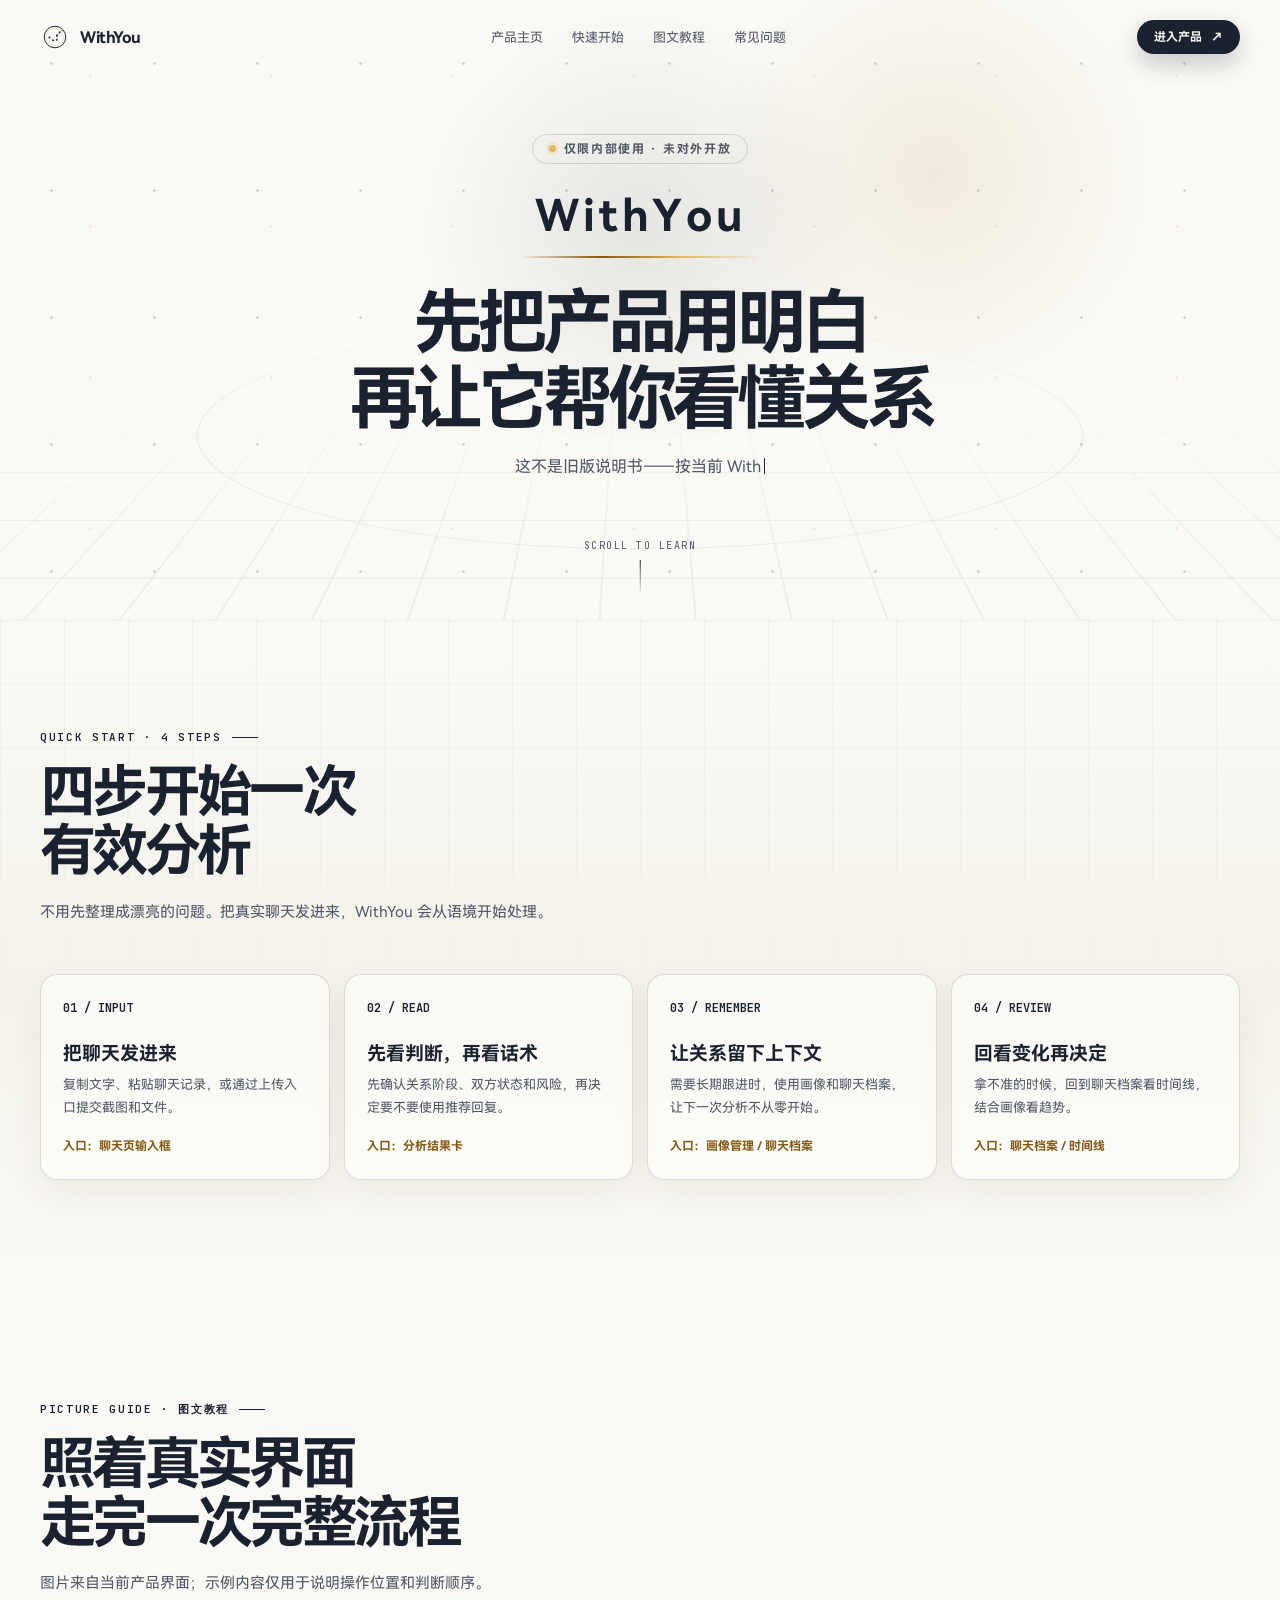
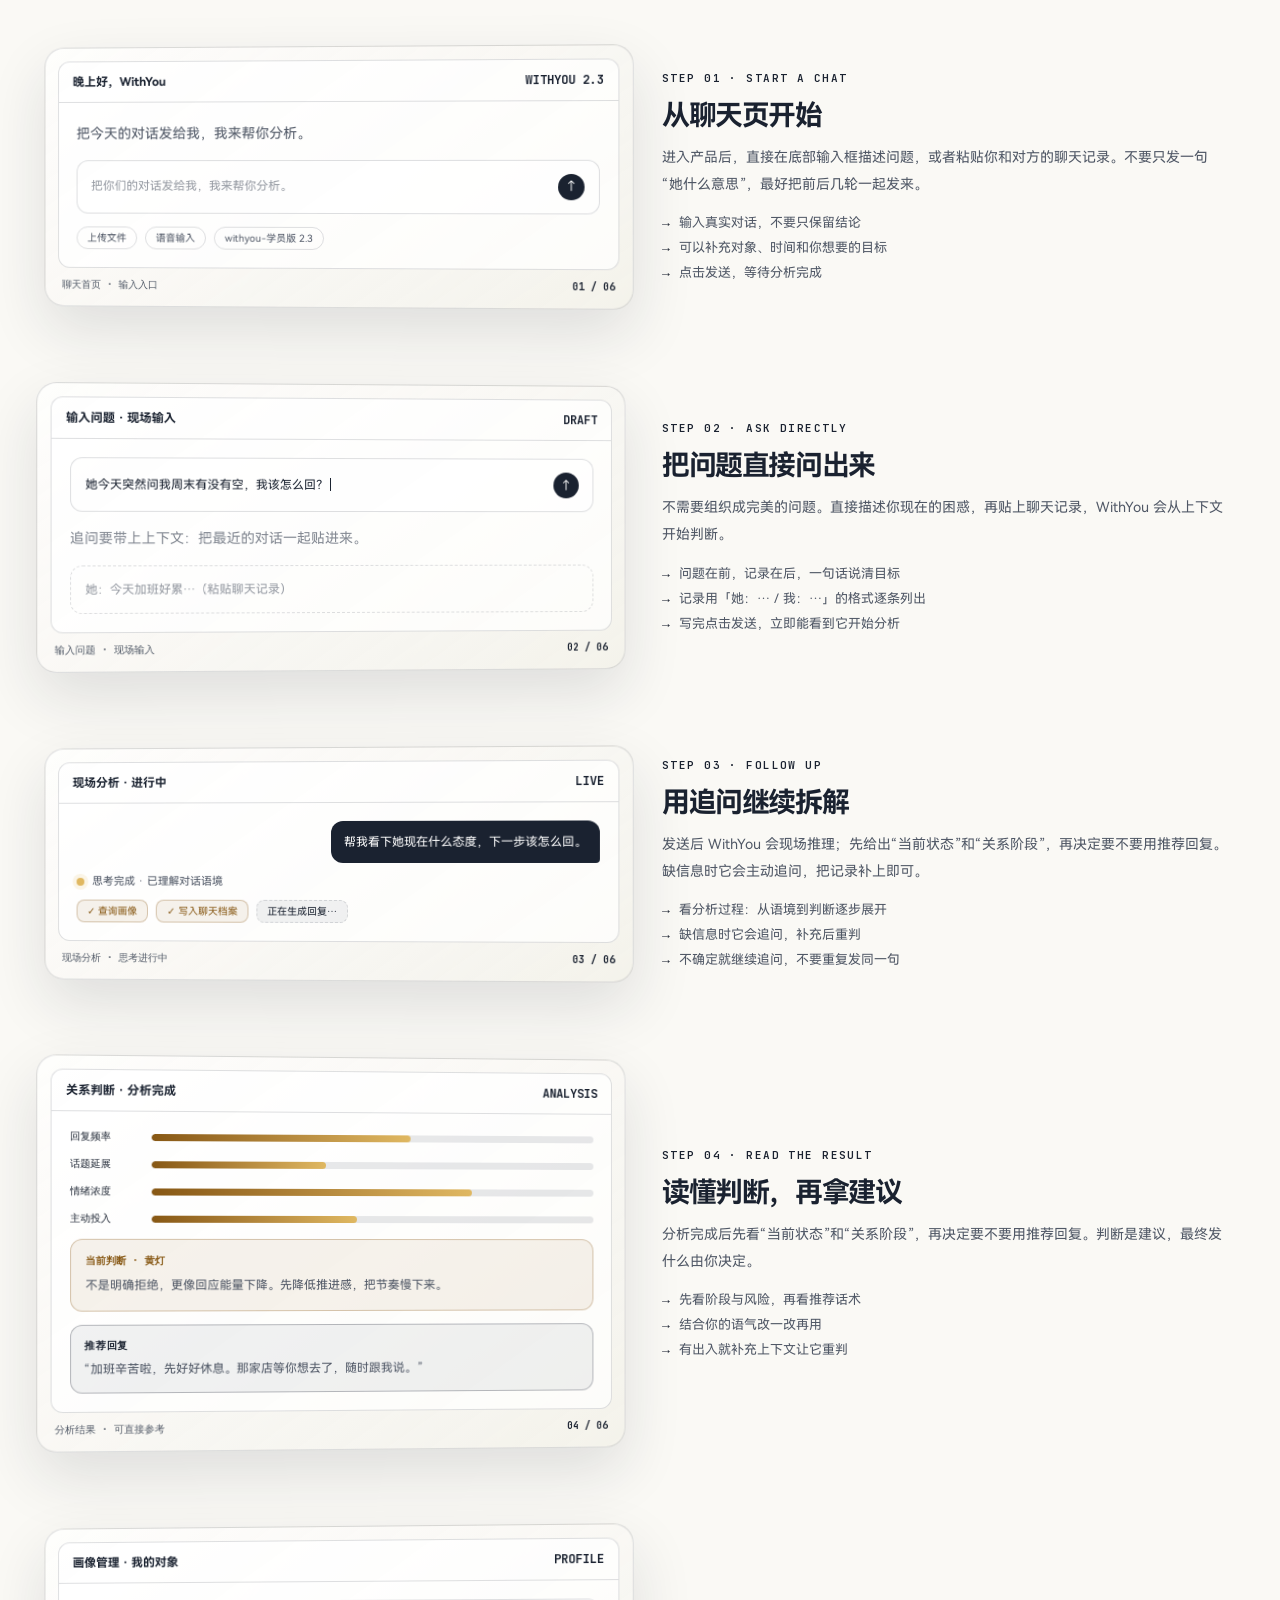
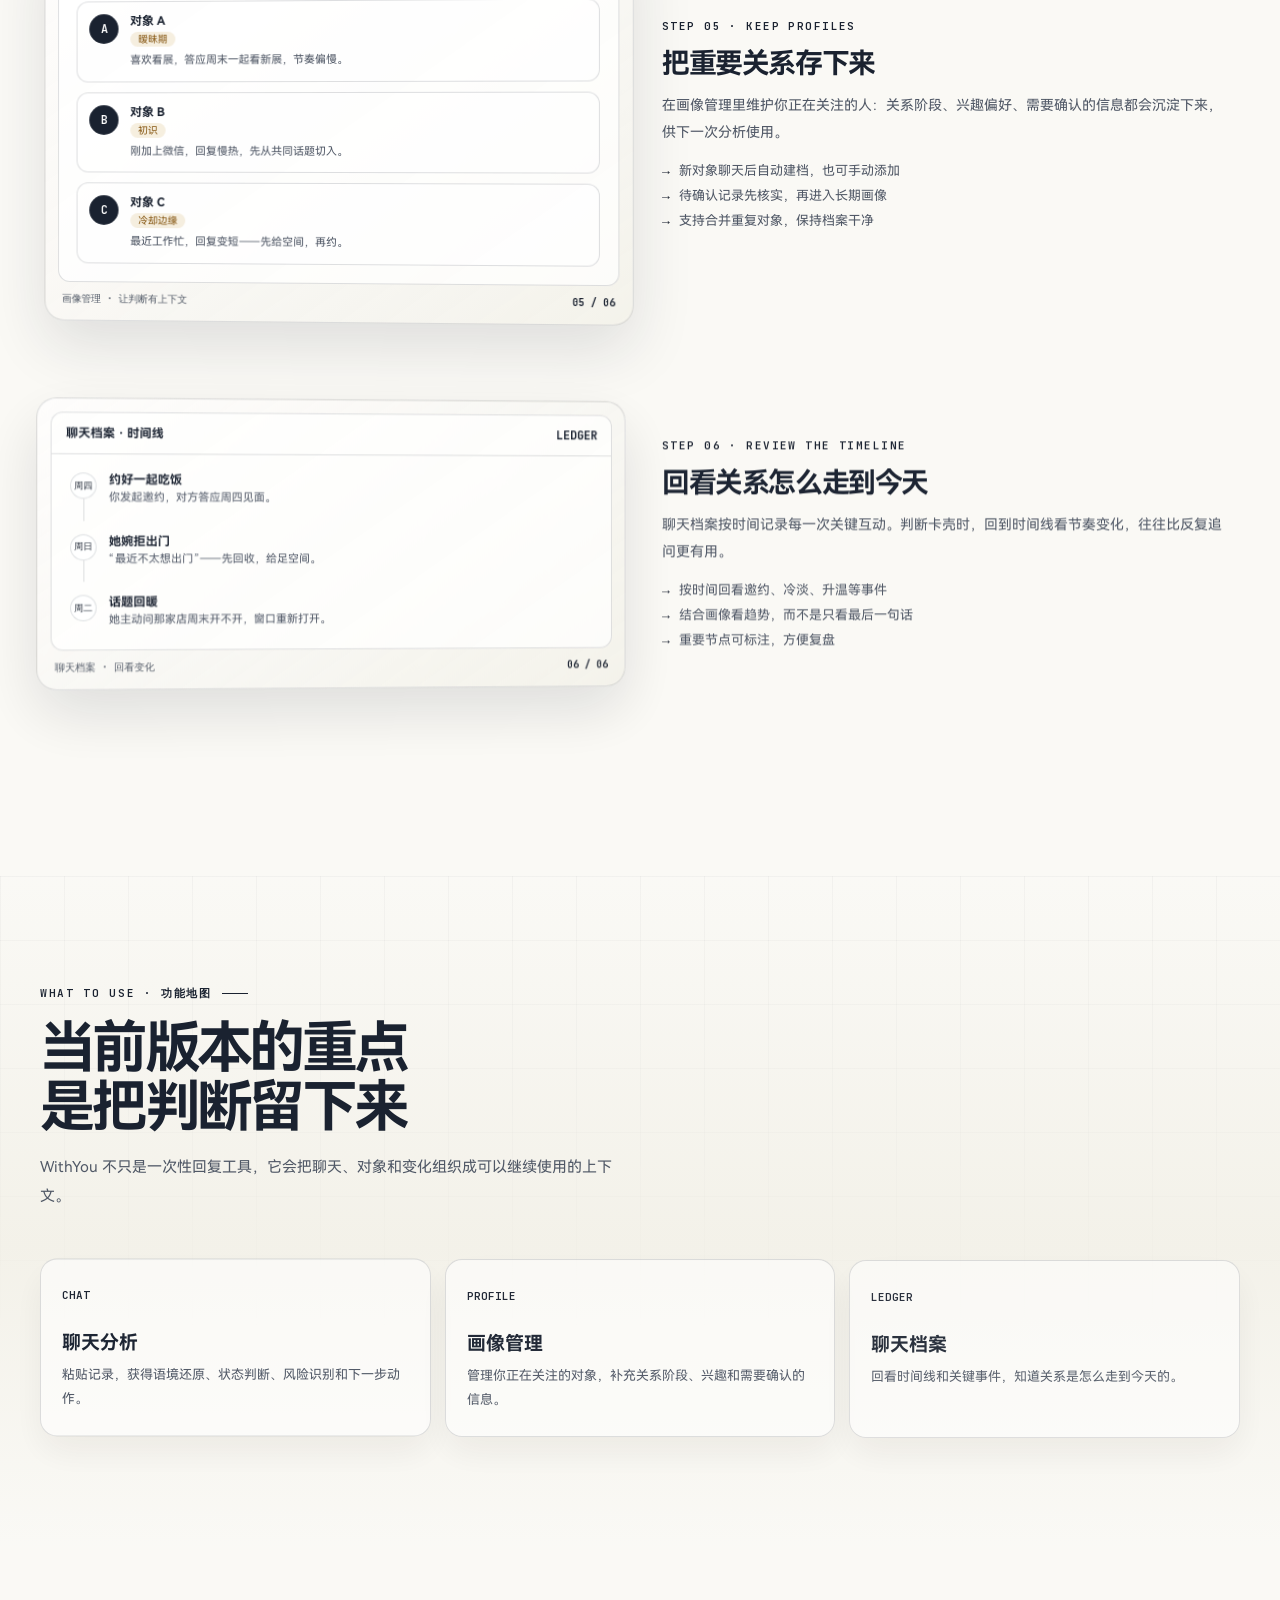
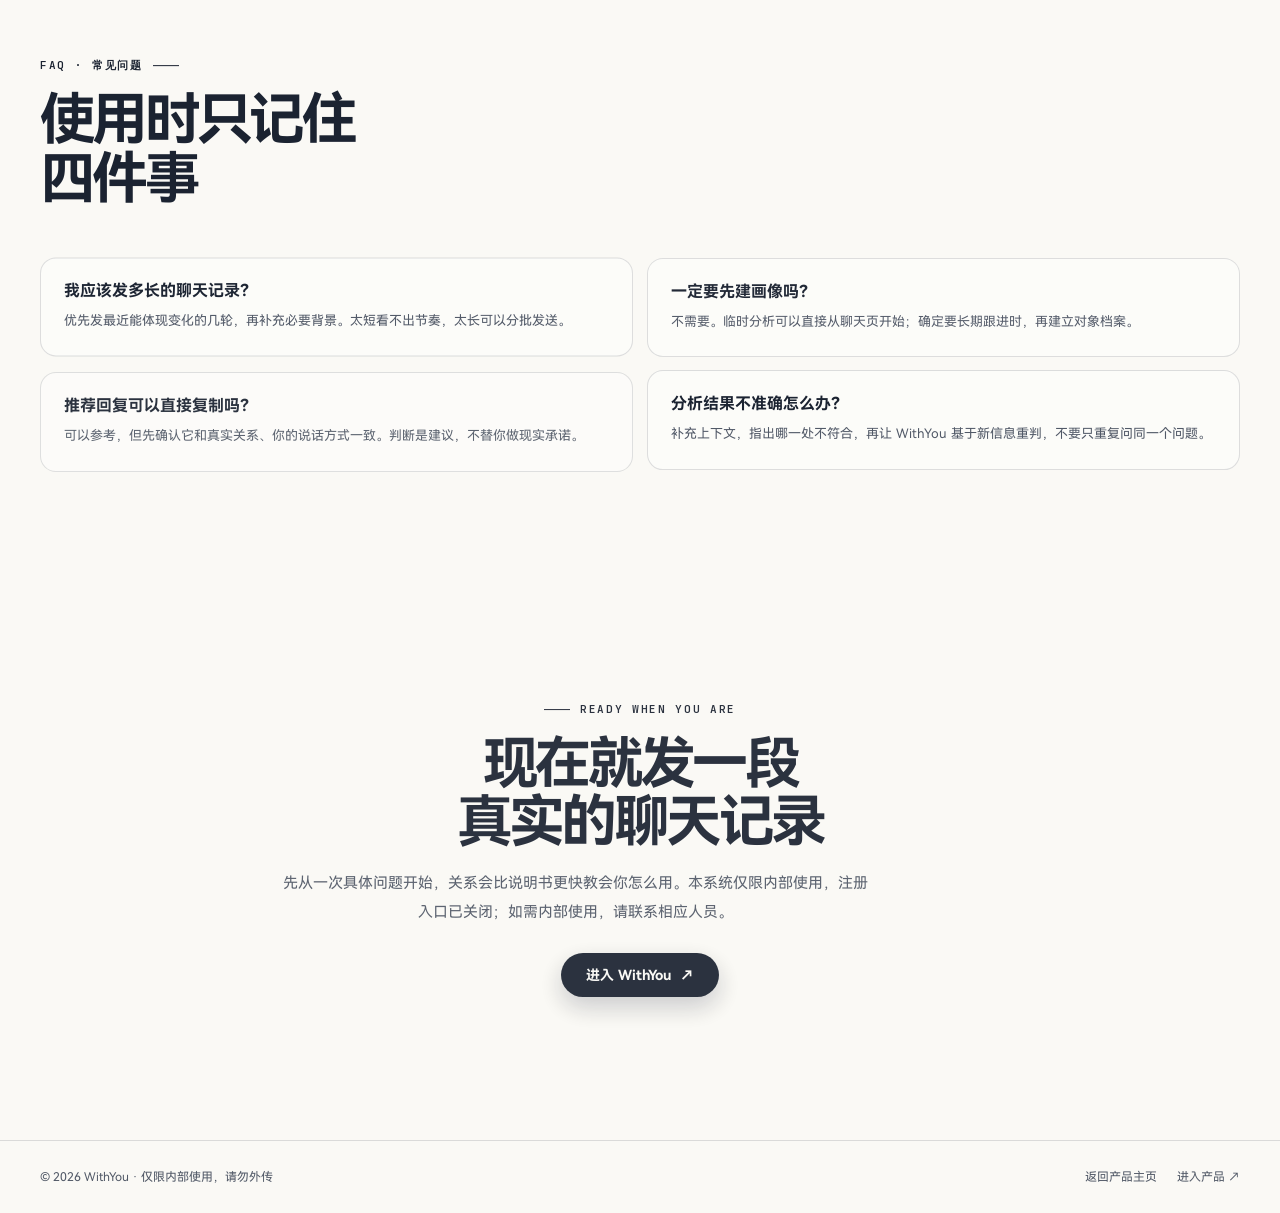
==== commit cede6281: "feat(legal): 官网转为仅限内部使用 + 撤出搜索引擎收录 - 两页 hero 加「仅限内部使用 · 未对外开放」内部标识徽章（金点，正中居上） - title/description 改内" ====
--- a/help.html
+++ b/help.html
@@ -3,25 +3,13 @@
 <head>
 <meta charset="UTF-8">
 <meta name="viewport" content="width=device-width, initial-scale=1">
-<title>WithYou 使用帮助 · 聊天分析四步上手</title>
-<meta name="description" content="WithYou 使用教程：如何发送聊天记录、读懂关系判断与推荐回复、管理对象画像、回看聊天档案时间线，四步开始一次有效分析。">
-<link rel="canonical" href="https://www.withyou.net.cn/help.html">
+<title>WithYou 使用帮助（内部）· 聊天分析四步上手</title>
+<meta name="description" content="WithYou 内部使用教程：发送聊天记录、读懂关系判断、管理对象画像、回看聊天档案时间线。本系统仅限内部使用，请勿外传。">
+<meta name="robots" content="noindex, nofollow">
 <meta name="theme-color" content="#F3EDDE">
 <link rel="icon" href="/assets/logo-mark.svg" type="image/svg+xml">
 <link rel="icon" href="/favicon.ico" sizes="48x48">
 <link rel="apple-touch-icon" href="/assets/apple-touch-icon.png">
-<meta property="og:type" content="website">
-<meta property="og:site_name" content="WithYou">
-<meta property="og:title" content="WithYou 使用帮助 · 聊天分析四步上手">
-<meta property="og:description" content="发送聊天记录、读懂关系判断、管理画像与回看时间线，四步开始一次有效分析。">
-<meta property="og:url" content="https://www.withyou.net.cn/help.html">
-<meta property="og:image" content="https://www.withyou.net.cn/assets/og-cover.png">
-<meta property="og:image:width" content="1200">
-<meta property="og:image:height" content="630">
-<meta name="twitter:card" content="summary_large_image">
-<meta name="twitter:title" content="WithYou 使用帮助">
-<meta name="twitter:description" content="聊天分析四步上手：发送记录、读懂判断、管理画像、回看变化。">
-<meta name="twitter:image" content="https://www.withyou.net.cn/assets/og-cover.png">
 <link rel="stylesheet" href="assets/fonts/harmonyos/index.css">
 <link rel="stylesheet" href="assets/fonts/jetbrains/jetbrains-mono.css">
 <style>
@@ -32,6 +20,7 @@
 .section{position:relative;padding:112px 0}.section-heading{max-width:720px;margin-bottom:48px}.section-heading h2{margin-top:20px;font-size:clamp(32px,4.5vw,56px);line-height:1.05;letter-spacing:-.065em}.section-heading p{max-width:590px;margin-top:17px;color:var(--ink-2);font-size:15px;line-height:1.9}.section-heading .eyebrow{justify-content:flex-start}.section-heading .eyebrow:before{display:none}.section-heading .eyebrow:after{width:26px;height:1px;content:'';background:currentColor}.quick-section{background:linear-gradient(180deg,var(--stage),var(--stage-2) 55%,var(--stage))}.quick-section:before{position:absolute;inset:0;content:'';opacity:.5;background:linear-gradient(var(--grid-line) 1px,transparent 1px) 0 0/100% 64px,linear-gradient(90deg,var(--grid-line) 1px,transparent 1px) 0 0/64px 100%;mask-image:linear-gradient(to bottom,#000,transparent 72%)}.quick-grid{position:relative;z-index:1;display:grid;grid-template-columns:repeat(4,1fr);gap:14px}.quick-card{padding:25px 22px;border:1px solid var(--line);border-radius:17px;background:oklch(1 0 0 / .55);box-shadow:0 16px 36px oklch(.35 .06 95 / .06)}.quick-card .index{color:var(--primary);font:600 12px var(--mono)}.quick-card h3{margin:26px 0 8px;font-size:19px}.quick-card p{color:var(--ink-2);font-size:13px;line-height:1.8}.quick-card strong{display:inline-block;margin-top:19px;color:var(--gold);font-size:12px}
 .tutorial{display:grid;grid-template-columns:1fr 1fr;gap:20px;align-items:center;margin:42px 0 76px}.tutorial.reverse .tutorial-copy{order:2}.tutorial.reverse .tutorial-media{order:1}.tutorial-copy{padding:10px 12px}.step-label{color:var(--primary);font:600 11px var(--mono);letter-spacing:.13em}.tutorial h3{margin:14px 0 12px;font-size:28px;letter-spacing:-.05em}.tutorial p{color:var(--ink-2);font-size:14px;line-height:1.9}.tutorial ul{display:grid;gap:8px;margin-top:18px;padding:0;list-style:none;color:var(--ink-2);font-size:13px}.tutorial li{display:flex;gap:9px}.tutorial li:before{content:'→';color:var(--primary);font-family:var(--mono)}.tutorial-media{position:relative;padding:13px;border:1px solid var(--line);border-radius:20px;background:linear-gradient(145deg,oklch(1 0 0 / .72),oklch(.95 .012 95 / .62));box-shadow:0 24px 60px oklch(.25 .03 262 / .12);transform:perspective(1100px) rotateY(-3deg);transition:transform .4s var(--ease),box-shadow .4s}.tutorial.reverse .tutorial-media{transform:perspective(1100px) rotateY(3deg)}.tutorial-media:hover{transform:perspective(1100px) rotateY(0) translateY(-4px);box-shadow:0 34px 75px oklch(.25 .03 262 / .2)}.tutorial-media img{width:100%;border:1px solid oklch(.25 .03 262 / .16);border-radius:11px}.media-caption{display:flex;justify-content:space-between;padding:10px 4px 1px;color:var(--ink-2);font:10px var(--mono)}.media-caption b{color:var(--primary)}.mock-screen{overflow:hidden;border:1px solid var(--line);border-radius:12px;background:oklch(1 0 0 / .72)}.mock-bar{display:flex;align-items:center;justify-content:space-between;padding:12px 14px;border-bottom:1px solid var(--line);font-size:12px;font-weight:700}.mock-body{display:grid;gap:13px;padding:18px}.mock-row{display:grid;grid-template-columns:70px 1fr;gap:10px;align-items:center;color:var(--ink-2);font-size:11px}.mock-row b{color:var(--primary);font:500 10px var(--mono)}.mock-row span{height:7px;overflow:hidden;border-radius:8px;background:oklch(.25 .03 262 / .1)}.mock-row i{display:block;width:var(--w);height:100%;border-radius:inherit;background:linear-gradient(90deg,var(--gold),var(--glint))}.mock-result{padding:14px;border:1px solid oklch(.5 .1 70 / .3);border-radius:12px;background:oklch(.5 .1 70 / .08);color:var(--ink-2);font-size:12px;line-height:1.75}.mock-result strong{display:block;margin-bottom:7px;color:var(--gold);font:600 10px var(--mono)}.mock-greet{color:var(--ink-2);font-size:13px}.mock-input{display:flex;align-items:center;justify-content:space-between;gap:10px;padding:13px 14px;border:1px solid var(--line);border-radius:12px;background:oklch(1 0 0 / .6);font-size:12px;line-height:1.7;color:var(--ink)}.mock-input .ph{color:var(--ink-2);opacity:.6}.mock-input.dashed{border-style:dashed;background:transparent}.mock-send{display:grid;width:26px;height:26px;flex:none;place-items:center;border-radius:50%;color:#fff;background:var(--primary);font-size:12px}.mock-caret{display:inline-block;width:1px;height:13px;margin-left:2px;vertical-align:-2px;background:var(--primary);animation:mock-blink .8s step-end infinite}@keyframes mock-blink{50%{opacity:0}}.mock-hint{color:var(--ink-2);font-size:11px;opacity:.7}.mock-chips{display:flex;gap:8px;flex-wrap:wrap}.mock-chips span{padding:5px 10px;border:1px solid var(--line);border-radius:999px;color:var(--ink-2);font-size:10px}.mock-body.chat{gap:12px}.mock-msg{max-width:80%;padding:11px 13px;border-radius:12px 12px 12px 4px;background:oklch(.93 .02 95);color:var(--ink-2);font-size:12px;line-height:1.7}.mock-msg.user{justify-self:end;border-radius:12px 12px 4px 12px;color:#fff;background:var(--primary)}.mock-think{display:flex;align-items:center;gap:8px;color:var(--ink-2);font-size:11px}.mock-think i{width:8px;height:8px;border-radius:50%;background:var(--glint);box-shadow:0 0 0 4px oklch(.8 .115 85 / .15);animation:mock-pulse 1.6s ease-in-out infinite}@keyframes mock-pulse{50%{box-shadow:0 0 0 8px oklch(.5 .1 70 / .06)}}.mock-tools{display:flex;gap:8px;flex-wrap:wrap}.mock-tools span{padding:5px 10px;border:1px solid oklch(.5 .1 70 / .3);border-radius:8px;color:var(--gold);background:oklch(.5 .1 70 / .08);font-size:10px}.mock-tools .running{border-style:dashed;border-color:var(--line);color:var(--primary);background:oklch(.25 .03 262 / .06)}.mock-reply{padding:13px;border:1px solid oklch(.25 .03 262 / .28);border-radius:12px;background:oklch(.25 .03 262 / .06);color:var(--ink-2);font-size:12px;line-height:1.7}.mock-reply small{display:block;margin-bottom:6px;color:var(--primary);font:600 10px var(--mono);letter-spacing:.08em}.mock-profiles{display:grid;gap:10px}.mock-profile{display:flex;gap:12px;padding:12px;border:1px solid var(--line);border-radius:12px;background:oklch(1 0 0 / .55)}.mock-profile .avatar{display:grid;width:30px;height:30px;flex:none;place-items:center;border-radius:50%;color:#fff;background:var(--primary);font:600 12px var(--mono)}.mock-profile h4{font-size:12px}.mock-profile .stage{display:inline-block;margin:3px 0 5px;padding:2px 8px;border-radius:999px;color:var(--gold);background:oklch(.62 .13 75 / .12);font-size:10px}.mock-profile p{color:var(--ink-2);font-size:11px;line-height:1.6}.mock-event{position:relative;display:flex;gap:12px;padding-bottom:14px}.mock-event:before{position:absolute;left:13px;top:26px;bottom:0;width:1px;content:'';background:var(--line)}.mock-event:last-child{padding-bottom:2px}.mock-event:last-child:before{display:none}.mock-event .dot{display:grid;width:26px;height:26px;flex:none;place-items:center;border:1px solid var(--line);border-radius:50%;color:var(--primary);background:oklch(1 0 0 / .7);font:500 9px var(--mono)}.mock-event h4{font-size:12px}.mock-event p{margin-top:2px;color:var(--ink-2);font-size:11px;line-height:1.6}
 .feature-section{color:var(--ink);background:linear-gradient(180deg,var(--stage),var(--stage-2) 55%,var(--stage));overflow:hidden}.feature-section:before{position:absolute;inset:0;content:'';opacity:.45;background:linear-gradient(var(--grid-line) 1px,transparent 1px) 0 0/100% 64px,linear-gradient(90deg,var(--grid-line) 1px,transparent 1px) 0 0/64px 100%;mask-image:linear-gradient(to bottom,#000,transparent 75%)}.feature-section .section-heading p{color:var(--ink-2)}.feature-section .eyebrow{color:var(--primary)}.feature-grid{position:relative;z-index:1;display:grid;grid-template-columns:repeat(3,1fr);gap:14px}.feature-card{padding:25px 21px;border:1px solid var(--line);border-radius:17px;background:oklch(1 0 0 / .58);box-shadow:0 16px 36px oklch(.35 .06 95 / .06);transition:transform .35s var(--ease),border-color .35s,box-shadow .35s}.feature-card:hover{border-color:var(--gold);box-shadow:0 24px 50px oklch(.35 .06 95 / .12);transform:translateY(-4px)}.feature-card b{color:var(--primary);font:600 11px var(--mono)}.feature-card h3{margin:28px 0 9px;font-size:19px}.feature-card p{color:var(--ink-2);font-size:13px;line-height:1.8}.faq-grid{display:grid;grid-template-columns:repeat(2,1fr);gap:14px}.faq{padding:23px;border:1px solid var(--line);border-radius:16px;background:oklch(1 0 0 / .45)}.faq h3{font-size:16px}.faq p{margin-top:9px;color:var(--ink-2);font-size:13px;line-height:1.8}.cta{text-align:center;padding:120px 0 145px}.cta .section-heading{margin:0 auto}.cta .section-heading .eyebrow{justify-content:center}.cta .section-heading .eyebrow:before{display:block}.cta .section-heading .eyebrow:after{display:none}.button-primary{margin-top:27px;padding:14px 25px;font-size:14px;font-weight:700}.footer{padding:29px 0;border-top:1px solid var(--line)}.footer-inner{display:flex;align-items:center;justify-content:space-between;color:var(--ink-2);font-size:12px}.footer-links{display:flex;gap:20px}.footer-links a:hover{color:var(--primary)}.reveal{opacity:0;transform:translateY(28px)}.reveal.is-visible{opacity:1;transform:none;transition:opacity .75s var(--ease),transform .75s var(--ease)}
+.internal-note{display:flex;width:max-content;margin:0 auto 26px;align-items:center;gap:8px;padding:7px 16px;border:1px solid var(--line);border-radius:999px;color:var(--ink-2);font-size:12px;font-weight:600;letter-spacing:.14em;opacity:0;animation:rise-in .8s var(--ease) .9s forwards}.internal-note:before{width:7px;height:7px;border-radius:50%;content:'';background:var(--glint);box-shadow:0 0 0 3px oklch(.8 .115 85 / .2)}
 @media(max-width:900px){.nav-links{display:none}.mobile-toggle{display:block}.quick-grid,.feature-grid{grid-template-columns:repeat(2,1fr)}.tutorial{grid-template-columns:1fr}.tutorial.reverse .tutorial-copy,.tutorial.reverse .tutorial-media{order:initial}.tutorial-media,.tutorial.reverse .tutorial-media{transform:none}}
 @media(max-width:620px){.container{width:min(100% - 40px,var(--container))}.nav-inner{min-height:64px}.nav-cta{display:none}.mobile-menu{padding-right:20px;padding-left:20px}.hero{min-height:560px}.hero-inner{width:min(100% - 40px);padding:120px 0 80px}.hero h1{font-size:clamp(40px,13vw,60px)}.hero p{font-size:14px}.section{padding:82px 0}.section-heading h2{font-size:39px}.section-heading p{font-size:14px}.quick-grid,.feature-grid,.faq-grid{grid-template-columns:1fr}.tutorial h3{font-size:25px}.tutorial-media{padding:8px}.footer-inner{align-items:flex-start;flex-direction:column;gap:14px}}
 @media(prefers-reduced-motion:reduce){*,*::before,*::after{animation-duration:.001ms!important;animation-iteration-count:1!important;scroll-behavior:auto!important;transition-duration:.001ms!important}.reveal{opacity:1;transform:none}}
@@ -42,7 +31,7 @@
 <body>
 <header class="navbar" id="navbar"><div class="container nav-inner"><a class="brand" href="index.html"><img class="brand-mark" src="assets/logo-mark.svg" alt="WithYou 关系智能助理" width="30" height="30"><span>WithYou</span></a><nav class="nav-links" aria-label="主导航"><a href="index.html">产品主页</a><a href="#quick">快速开始</a><a href="#tutorial">图文教程</a><a href="#faq">常见问题</a></nav><a class="nav-cta" href="https://chat.withyou.net.cn" target="_blank" rel="noopener noreferrer">进入产品 <span>↗</span></a><button class="mobile-toggle" id="mobileToggle" aria-label="打开菜单" aria-expanded="false">☰</button></div><div class="mobile-menu" id="mobileMenu"><a href="index.html">产品主页</a><a href="#quick">快速开始</a><a href="#tutorial">图文教程</a><a href="#faq">常见问题</a></div></header>
 <main>
-<section class="hero play"><div class="space-bg"><div class="dust"></div><div class="floor"></div><div class="beam"></div></div><div class="hero-inner"><div class="logo-lockup"><div class="logo-row" aria-label="WithYou"><span style="--i:0;--fx:-60px">W</span><span style="--i:1;--fx:-24px">i</span><span style="--i:2;--fx:-6px">t</span><span style="--i:3;--fx:0">h</span><span style="--i:4;--fx:6px">Y</span><span style="--i:5;--fx:24px">o</span><span style="--i:6;--fx:60px">u</span></div></div><div class="w-underline"></div><h1>先把产品用明白<br>再让它帮你<em>看懂关系</em></h1><p class="hero-lead"><span id="typeTarget"></span><span class="caret"></span></p><div class="ticker" id="ticker"></div></div><div class="scroll-cue"><span>SCROLL TO LEARN</span><i></i></div></section>
+<section class="hero play"><div class="space-bg"><div class="dust"></div><div class="floor"></div><div class="beam"></div></div><div class="hero-inner"><div class="internal-note">仅限内部使用 · 未对外开放</div><div class="logo-lockup"><div class="logo-row" aria-label="WithYou"><span style="--i:0;--fx:-60px">W</span><span style="--i:1;--fx:-24px">i</span><span style="--i:2;--fx:-6px">t</span><span style="--i:3;--fx:0">h</span><span style="--i:4;--fx:6px">Y</span><span style="--i:5;--fx:24px">o</span><span style="--i:6;--fx:60px">u</span></div></div><div class="w-underline"></div><h1>先把产品用明白<br>再让它帮你<em>看懂关系</em></h1><p class="hero-lead"><span id="typeTarget"></span><span class="caret"></span></p><div class="ticker" id="ticker"></div></div><div class="scroll-cue"><span>SCROLL TO LEARN</span><i></i></div></section>
 <section class="section quick-section" id="quick"><div class="container"><div class="section-heading reveal"><div class="eyebrow">QUICK START · 4 STEPS</div><h2>四步开始一次<br><em>有效分析</em></h2><p>不用先整理成漂亮的问题。把真实聊天发进来，WithYou 会从语境开始处理。</p></div><div class="quick-grid"><article class="quick-card reveal"><div class="index">01 / INPUT</div><h3>把聊天发进来</h3><p>复制文字、粘贴聊天记录，或通过上传入口提交截图和文件。</p><strong>入口：聊天页输入框</strong></article><article class="quick-card reveal"><div class="index">02 / READ</div><h3>先看判断，再看话术</h3><p>先确认关系阶段、双方状态和风险，再决定要不要使用推荐回复。</p><strong>入口：分析结果卡</strong></article><article class="quick-card reveal"><div class="index">03 / REMEMBER</div><h3>让关系留下上下文</h3><p>需要长期跟进时，使用画像和聊天档案，让下一次分析不从零开始。</p><strong>入口：画像管理 / 聊天档案</strong></article><article class="quick-card reveal"><div class="index">04 / REVIEW</div><h3>回看变化再决定</h3><p>拿不准的时候，回到聊天档案看时间线，结合画像看趋势。</p><strong>入口：聊天档案 / 时间线</strong></article></div></div></section>
 <section class="section" id="tutorial"><div class="container"><div class="section-heading reveal"><div class="eyebrow">PICTURE GUIDE · 图文教程</div><h2>照着真实界面<br>走完一次<em>完整流程</em></h2><p>图片来自当前产品界面；示例内容仅用于说明操作位置和判断顺序。</p></div>
 <article class="tutorial reveal"><div class="tutorial-media"><div class="mock-screen"><div class="mock-bar"><span>晚上好，WithYou</span><span class="mono">WITHYOU 2.3</span></div><div class="mock-body"><p class="mock-greet">把今天的对话发给我，我来帮你分析。</p><div class="mock-input"><span class="ph">把你们的对话发给我，我来帮你分析。</span><span class="mock-send">↑</span></div><div class="mock-chips"><span>上传文件</span><span>语音输入</span><span>withyou-学员版 2.3</span></div></div></div><div class="media-caption"><span>聊天首页 · 输入入口</span><b>01 / 06</b></div></div><div class="tutorial-copy"><div class="step-label">STEP 01 · START A CHAT</div><h3>从聊天页开始</h3><p>进入产品后，直接在底部输入框描述问题，或者粘贴你和对方的聊天记录。不要只发一句“她什么意思”，最好把前后几轮一起发来。</p><ul><li>输入真实对话，不要只保留结论</li><li>可以补充对象、时间和你想要的目标</li><li>点击发送，等待分析完成</li></ul></div></article>
@@ -54,9 +43,9 @@
 </div></section>
 <section class="section feature-section"><div class="container"><div class="section-heading reveal"><div class="eyebrow">WHAT TO USE · 功能地图</div><h2>当前版本的重点<br>是把判断<em>留下来</em></h2><p>WithYou 不只是一次性回复工具，它会把聊天、对象和变化组织成可以继续使用的上下文。</p></div><div class="feature-grid"><article class="feature-card reveal"><b>CHAT</b><h3>聊天分析</h3><p>粘贴记录，获得语境还原、状态判断、风险识别和下一步动作。</p></article><article class="feature-card reveal"><b>PROFILE</b><h3>画像管理</h3><p>管理你正在关注的对象，补充关系阶段、兴趣和需要确认的信息。</p></article><article class="feature-card reveal"><b>LEDGER</b><h3>聊天档案</h3><p>回看时间线和关键事件，知道关系是怎么走到今天的。</p></article></div></div></section>
 <section class="section" id="faq"><div class="container"><div class="section-heading reveal"><div class="eyebrow">FAQ · 常见问题</div><h2>使用时只记住<br><em>四件事</em></h2></div><div class="faq-grid"><article class="faq reveal"><h3>我应该发多长的聊天记录？</h3><p>优先发最近能体现变化的几轮，再补充必要背景。太短看不出节奏，太长可以分批发送。</p></article><article class="faq reveal"><h3>一定要先建画像吗？</h3><p>不需要。临时分析可以直接从聊天页开始；确定要长期跟进时，再建立对象档案。</p></article><article class="faq reveal"><h3>推荐回复可以直接复制吗？</h3><p>可以参考，但先确认它和真实关系、你的说话方式一致。判断是建议，不替你做现实承诺。</p></article><article class="faq reveal"><h3>分析结果不准确怎么办？</h3><p>补充上下文，指出哪一处不符合，再让 WithYou 基于新信息重判，不要只重复问同一个问题。</p></article></div></div></section>
-<section class="section cta"><div class="container"><div class="section-heading reveal"><div class="eyebrow">READY WHEN YOU ARE</div><h2>现在就发一段<br>真实的<em>聊天记录</em></h2><p>先从一次具体问题开始，关系会比说明书更快教会你怎么用。</p><a class="button-primary" href="https://chat.withyou.net.cn" target="_blank" rel="noopener noreferrer">进入 WithYou <span>↗</span></a></div></div></section>
+<section class="section cta"><div class="container"><div class="section-heading reveal"><div class="eyebrow">READY WHEN YOU ARE</div><h2>现在就发一段<br>真实的<em>聊天记录</em></h2><p>先从一次具体问题开始，关系会比说明书更快教会你怎么用。本系统仅限内部使用，注册入口已关闭；如需内部使用，请联系相应人员。</p><a class="button-primary" href="https://chat.withyou.net.cn" target="_blank" rel="noopener noreferrer">进入 WithYou <span>↗</span></a></div></div></section>
 </main>
-<footer class="footer"><div class="container footer-inner"><span>© 2026 WithYou · 当前版本使用帮助</span><div class="footer-links"><a href="index.html">返回产品主页</a><a href="https://chat.withyou.net.cn" target="_blank" rel="noopener noreferrer">进入产品 ↗</a></div></div></footer>
+<footer class="footer"><div class="container footer-inner"><span>© 2026 WithYou · 仅限内部使用，请勿外传</span><div class="footer-links"><a href="index.html">返回产品主页</a><a href="https://chat.withyou.net.cn" target="_blank" rel="noopener noreferrer">进入产品 ↗</a></div></div></footer>
 <script defer src="assets/vendor/gsap.min.js"></script>
 <script defer src="assets/vendor/ScrollTrigger.min.js"></script>
 <script>
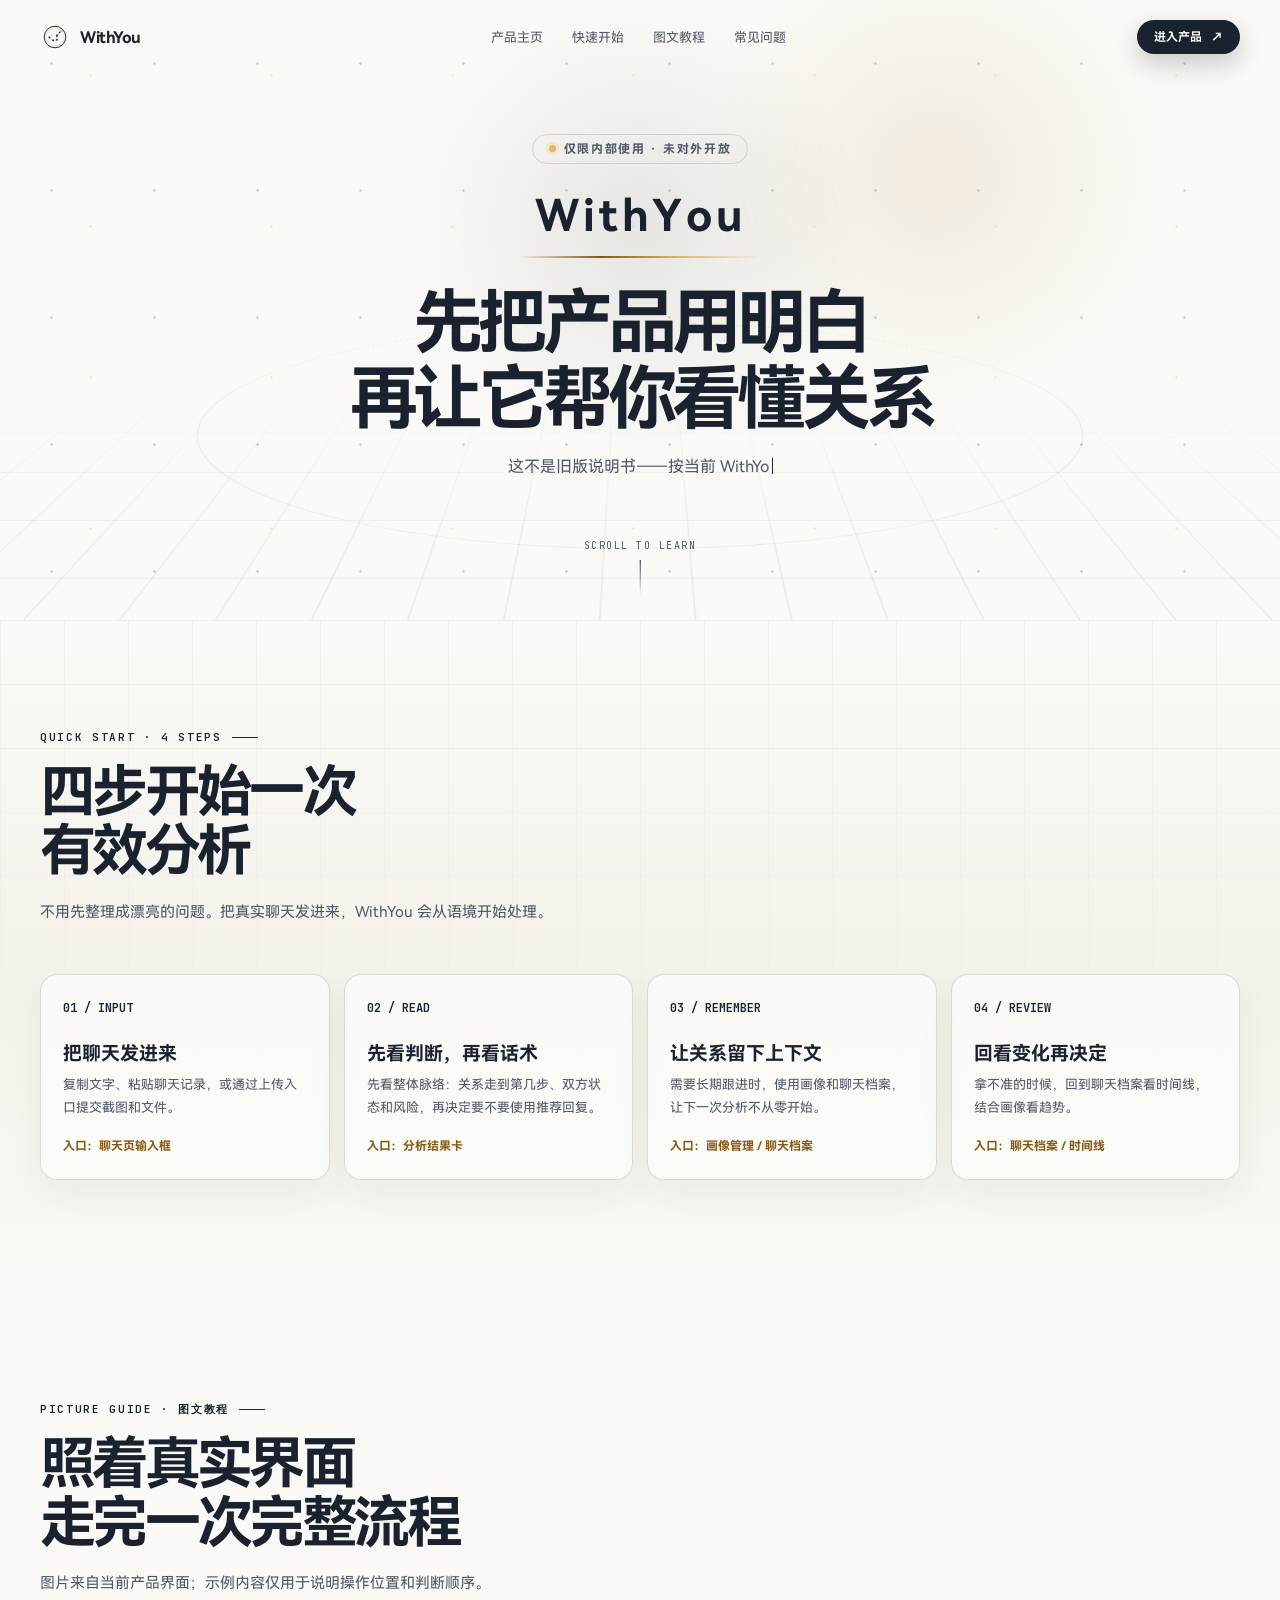
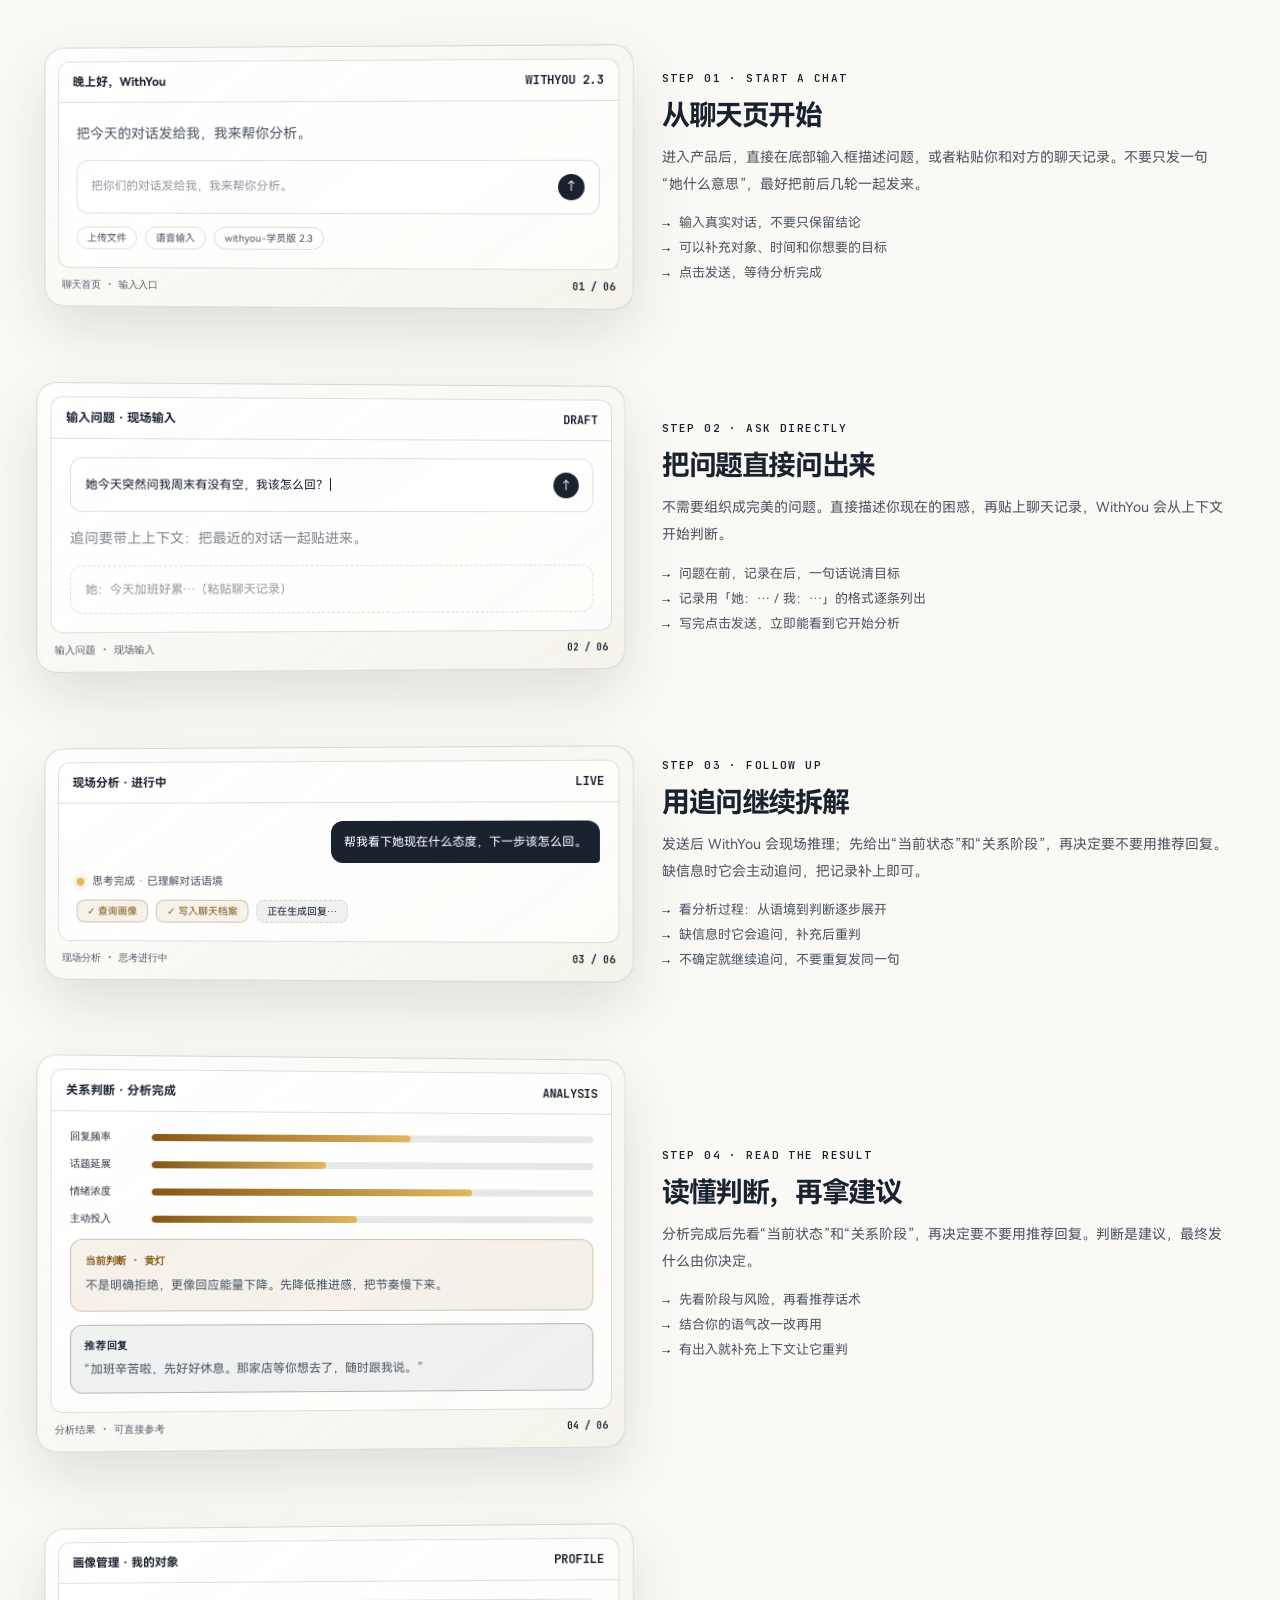
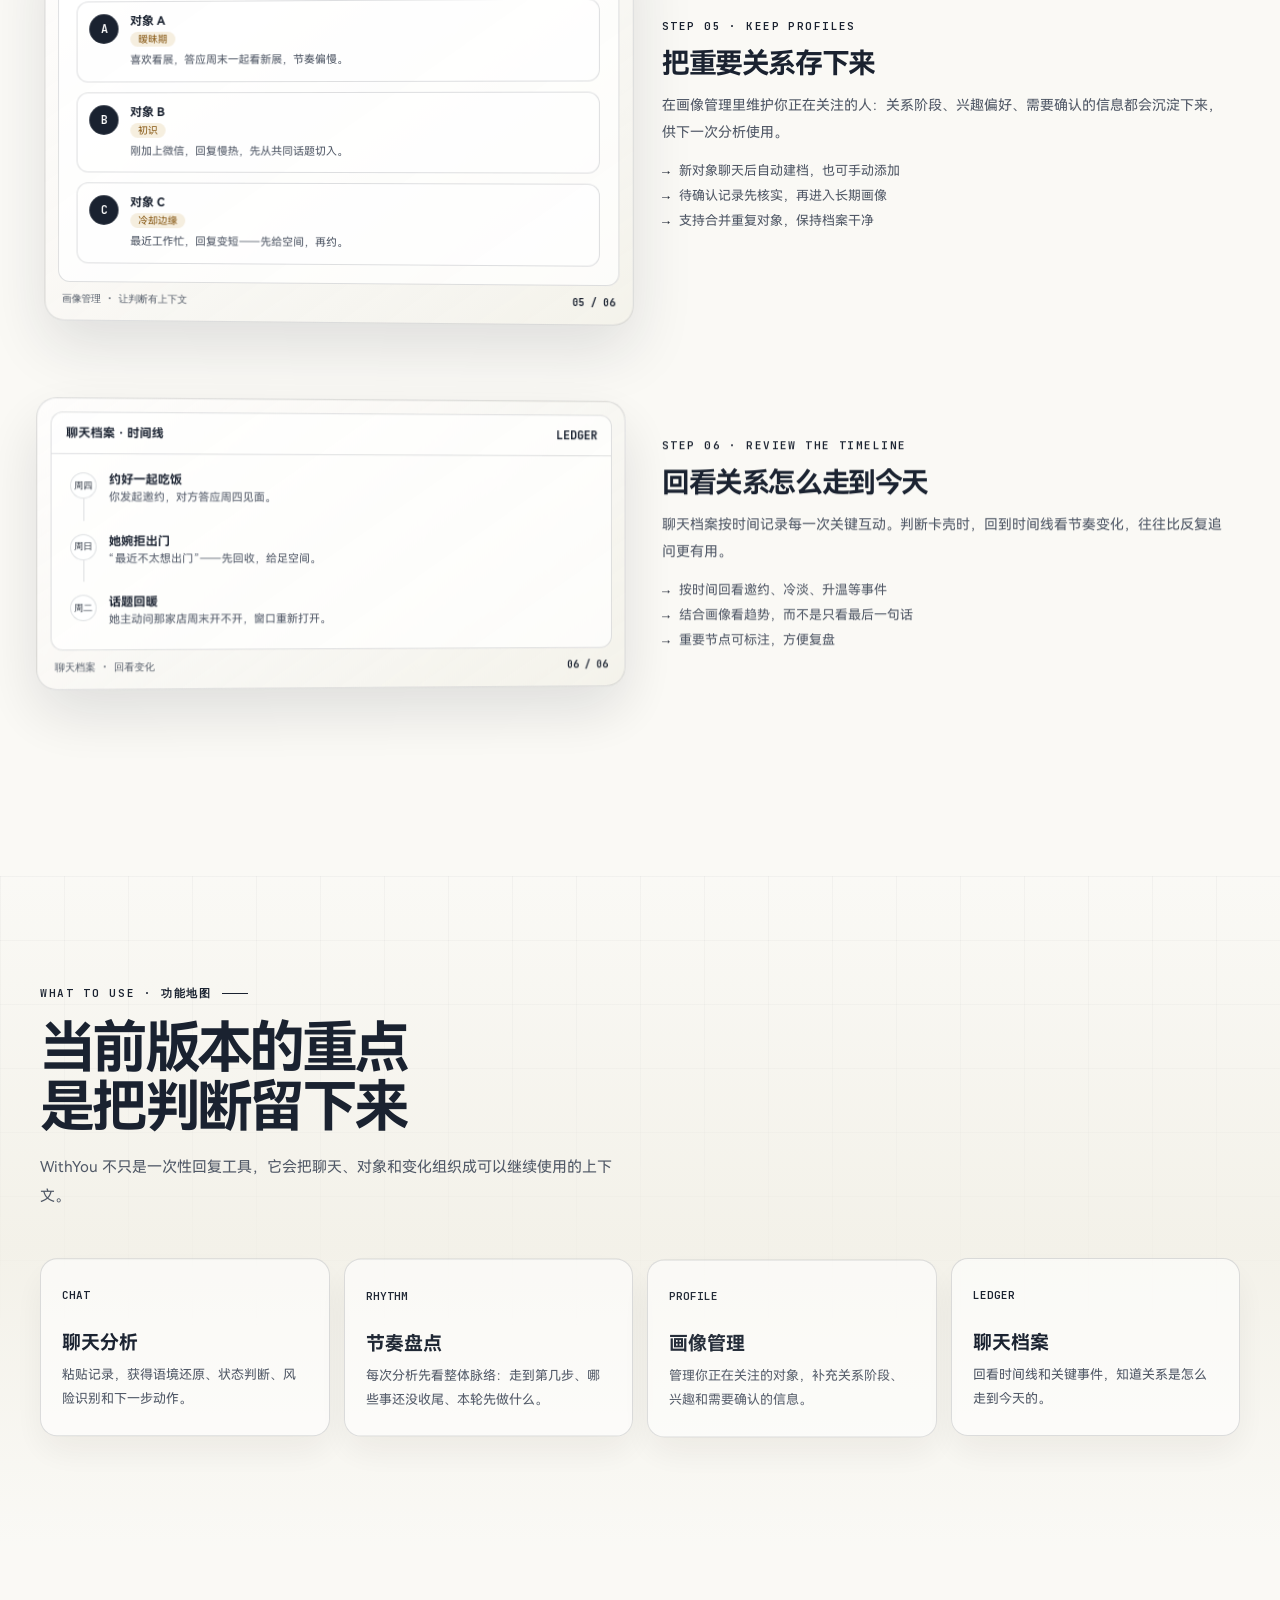
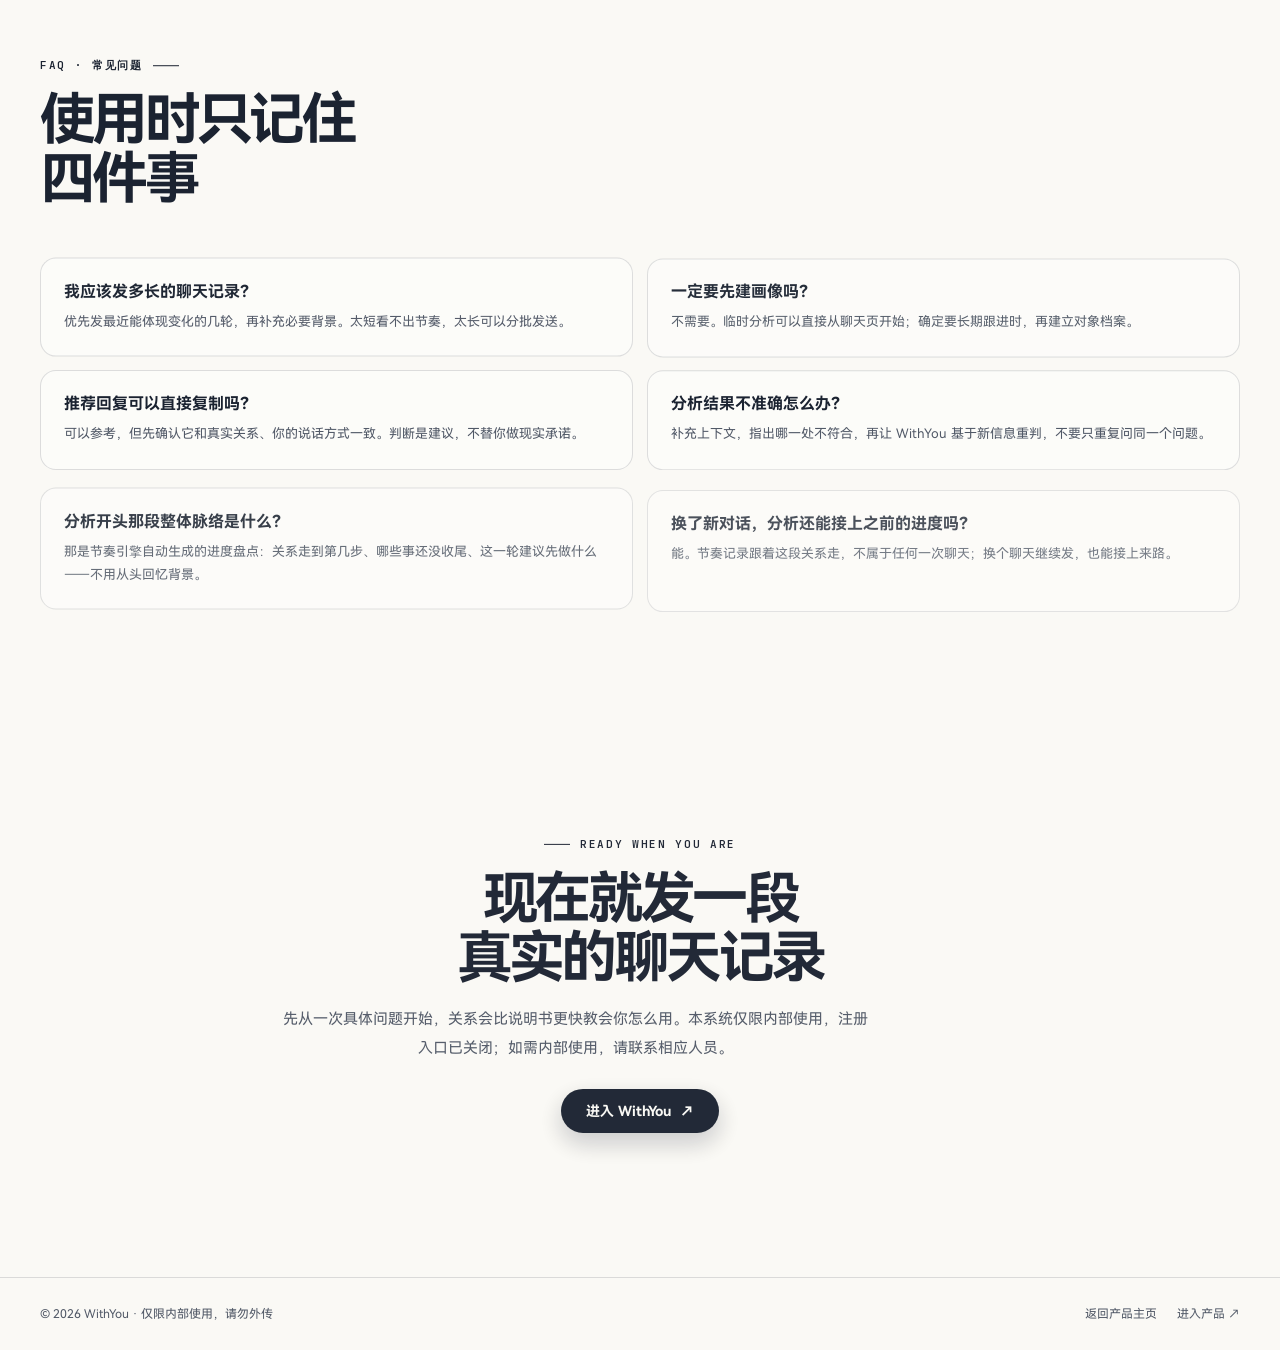
==== commit 11bda0e7: "feat(engine): 官网介绍更新——自研关系节奏引擎（全版本上线） 依据 withyou-agent 节奏账本引擎 spec（REL-CORE）+ 产品 README v0.4.49： - i" ====
--- a/help.html
+++ b/help.html
@@ -19,7 +19,7 @@
 .hero{position:relative;display:grid;min-height:620px;overflow:hidden;place-items:center;isolation:isolate;perspective:1100px;perspective-origin:50% 42%}.space-bg{position:absolute;inset:0;overflow:hidden;pointer-events:none}.space-bg:before{position:absolute;inset:0;content:'';background:radial-gradient(circle at 50% 37%,oklch(.25 .03 262 / .09),transparent 30%),radial-gradient(circle at 73% 28%,oklch(.65 .11 78 / .12),transparent 22%)}.beam{position:absolute;inset:-30%;background:linear-gradient(115deg,transparent 43%,oklch(.8 .115 85 / .13) 50%,transparent 57%);transform:translateX(-70%);animation:beam 2.2s var(--ease) .7s forwards}@keyframes beam{to{transform:translateX(70%)}}.floor{position:absolute;left:-35%;right:-35%;bottom:-23%;height:68%;background:linear-gradient(var(--grid-line) 1px,transparent 1px) 0 0/100% 56px,linear-gradient(90deg,var(--grid-line) 1px,transparent 1px) 0 0/56px 100%;transform:perspective(800px) rotateX(64deg);transform-origin:50% 0;mask-image:linear-gradient(to top,#000 10%,transparent 82%);animation:floor 9s linear infinite}@keyframes floor{to{background-position:0 56px,56px 0}}.dust{position:absolute;inset:0;opacity:.45;background-image:radial-gradient(circle,oklch(.25 .03 262 / .4) 0 1px,transparent 1.5px),radial-gradient(circle,oklch(.8 .115 85 / .5) 0 1px,transparent 1.5px);background-size:103px 127px,181px 151px;animation:drift 20s ease-in-out infinite alternate}@keyframes drift{to{transform:translateY(-25px)}}.hero-inner{position:relative;z-index:2;width:min(920px,calc(100% - 64px));padding:130px 0 90px;text-align:center;animation:cam-push 2s var(--ease-out) forwards}@keyframes cam-push{0%{transform:translateZ(-140px) translateY(18px)}60%{transform:translateZ(0) translateY(0)}100%{transform:none}}.hero-inner:after{position:absolute;z-index:-1;inset:18% 4% -12%;content:'';border:1px solid var(--grid-line);border-radius:50%;transform:perspective(900px) rotateX(69deg)}.logo-lockup{display:inline-flex;align-items:center;gap:2px;font-weight:800;font-size:44px;letter-spacing:.04em;perspective:800px}.logo-row{display:inline-flex;gap:2px}.logo-row span{display:inline-block;opacity:0;filter:blur(10px);transform:perspective(800px) translate3d(var(--fx,0),46px,-220px) rotateX(50deg)}.hero.play .logo-row span{animation:glyph-in 1.1s var(--ease) forwards;animation-delay:calc(var(--i) * 70ms)}@keyframes glyph-in{60%{filter:blur(0)}to{opacity:1;transform:none;filter:blur(0)}}.w-underline{height:2px;width:0;margin:14px auto 0;background:linear-gradient(90deg,transparent,var(--gold),var(--glint),transparent)}.hero.play .w-underline{animation:underline-in 1s var(--ease) 1s forwards}@keyframes underline-in{to{width:240px}}.eyebrow{display:flex;align-items:center;justify-content:center;gap:10px;color:var(--primary);font:600 11px/1 var(--mono);letter-spacing:.15em;text-transform:uppercase}.eyebrow:before{width:26px;height:1px;content:'';background:currentColor}.hero h1{margin:28px auto 15px;font-size:clamp(42px,6vw,70px);font-weight:760;line-height:1.08;letter-spacing:-.075em;opacity:0;transform:perspective(900px) rotateX(-92deg) translateZ(-40px);transform-origin:50% 100%;animation:title-in 1s var(--ease) 1.25s forwards}@keyframes title-in{to{opacity:1;transform:none}}.hero h1 em,.section-heading h2 em{color:var(--primary);font-style:normal}.hero-lead{max-width:560px;min-height:27px;margin:auto;color:var(--ink-2);font-size:16px;line-height:1.85;opacity:0;animation:rise-in .8s var(--ease) 1.75s forwards}.caret{display:inline-block;width:1px;height:16px;margin-left:3px;vertical-align:-2px;background:var(--primary);animation:caret-blink .8s step-end infinite}@keyframes caret-blink{50%{opacity:0}}@keyframes rise-in{from{opacity:0;transform:translateY(22px)}to{opacity:1;transform:none}}.ticker{margin-top:25px;min-height:20px;color:var(--ink-2);font-size:13px;opacity:0;animation:rise-in .8s var(--ease) 3.5s forwards;transition:opacity .4s}.ticker b{color:var(--gold);font-weight:650}.scroll-cue{position:absolute;bottom:25px;left:50%;display:grid;gap:8px;justify-items:center;color:var(--ink-2);font:10px var(--mono);letter-spacing:.15em;transform:translateX(-50%)}.scroll-cue i{width:1px;height:35px;background:linear-gradient(var(--primary),transparent)}
 .section{position:relative;padding:112px 0}.section-heading{max-width:720px;margin-bottom:48px}.section-heading h2{margin-top:20px;font-size:clamp(32px,4.5vw,56px);line-height:1.05;letter-spacing:-.065em}.section-heading p{max-width:590px;margin-top:17px;color:var(--ink-2);font-size:15px;line-height:1.9}.section-heading .eyebrow{justify-content:flex-start}.section-heading .eyebrow:before{display:none}.section-heading .eyebrow:after{width:26px;height:1px;content:'';background:currentColor}.quick-section{background:linear-gradient(180deg,var(--stage),var(--stage-2) 55%,var(--stage))}.quick-section:before{position:absolute;inset:0;content:'';opacity:.5;background:linear-gradient(var(--grid-line) 1px,transparent 1px) 0 0/100% 64px,linear-gradient(90deg,var(--grid-line) 1px,transparent 1px) 0 0/64px 100%;mask-image:linear-gradient(to bottom,#000,transparent 72%)}.quick-grid{position:relative;z-index:1;display:grid;grid-template-columns:repeat(4,1fr);gap:14px}.quick-card{padding:25px 22px;border:1px solid var(--line);border-radius:17px;background:oklch(1 0 0 / .55);box-shadow:0 16px 36px oklch(.35 .06 95 / .06)}.quick-card .index{color:var(--primary);font:600 12px var(--mono)}.quick-card h3{margin:26px 0 8px;font-size:19px}.quick-card p{color:var(--ink-2);font-size:13px;line-height:1.8}.quick-card strong{display:inline-block;margin-top:19px;color:var(--gold);font-size:12px}
 .tutorial{display:grid;grid-template-columns:1fr 1fr;gap:20px;align-items:center;margin:42px 0 76px}.tutorial.reverse .tutorial-copy{order:2}.tutorial.reverse .tutorial-media{order:1}.tutorial-copy{padding:10px 12px}.step-label{color:var(--primary);font:600 11px var(--mono);letter-spacing:.13em}.tutorial h3{margin:14px 0 12px;font-size:28px;letter-spacing:-.05em}.tutorial p{color:var(--ink-2);font-size:14px;line-height:1.9}.tutorial ul{display:grid;gap:8px;margin-top:18px;padding:0;list-style:none;color:var(--ink-2);font-size:13px}.tutorial li{display:flex;gap:9px}.tutorial li:before{content:'→';color:var(--primary);font-family:var(--mono)}.tutorial-media{position:relative;padding:13px;border:1px solid var(--line);border-radius:20px;background:linear-gradient(145deg,oklch(1 0 0 / .72),oklch(.95 .012 95 / .62));box-shadow:0 24px 60px oklch(.25 .03 262 / .12);transform:perspective(1100px) rotateY(-3deg);transition:transform .4s var(--ease),box-shadow .4s}.tutorial.reverse .tutorial-media{transform:perspective(1100px) rotateY(3deg)}.tutorial-media:hover{transform:perspective(1100px) rotateY(0) translateY(-4px);box-shadow:0 34px 75px oklch(.25 .03 262 / .2)}.tutorial-media img{width:100%;border:1px solid oklch(.25 .03 262 / .16);border-radius:11px}.media-caption{display:flex;justify-content:space-between;padding:10px 4px 1px;color:var(--ink-2);font:10px var(--mono)}.media-caption b{color:var(--primary)}.mock-screen{overflow:hidden;border:1px solid var(--line);border-radius:12px;background:oklch(1 0 0 / .72)}.mock-bar{display:flex;align-items:center;justify-content:space-between;padding:12px 14px;border-bottom:1px solid var(--line);font-size:12px;font-weight:700}.mock-body{display:grid;gap:13px;padding:18px}.mock-row{display:grid;grid-template-columns:70px 1fr;gap:10px;align-items:center;color:var(--ink-2);font-size:11px}.mock-row b{color:var(--primary);font:500 10px var(--mono)}.mock-row span{height:7px;overflow:hidden;border-radius:8px;background:oklch(.25 .03 262 / .1)}.mock-row i{display:block;width:var(--w);height:100%;border-radius:inherit;background:linear-gradient(90deg,var(--gold),var(--glint))}.mock-result{padding:14px;border:1px solid oklch(.5 .1 70 / .3);border-radius:12px;background:oklch(.5 .1 70 / .08);color:var(--ink-2);font-size:12px;line-height:1.75}.mock-result strong{display:block;margin-bottom:7px;color:var(--gold);font:600 10px var(--mono)}.mock-greet{color:var(--ink-2);font-size:13px}.mock-input{display:flex;align-items:center;justify-content:space-between;gap:10px;padding:13px 14px;border:1px solid var(--line);border-radius:12px;background:oklch(1 0 0 / .6);font-size:12px;line-height:1.7;color:var(--ink)}.mock-input .ph{color:var(--ink-2);opacity:.6}.mock-input.dashed{border-style:dashed;background:transparent}.mock-send{display:grid;width:26px;height:26px;flex:none;place-items:center;border-radius:50%;color:#fff;background:var(--primary);font-size:12px}.mock-caret{display:inline-block;width:1px;height:13px;margin-left:2px;vertical-align:-2px;background:var(--primary);animation:mock-blink .8s step-end infinite}@keyframes mock-blink{50%{opacity:0}}.mock-hint{color:var(--ink-2);font-size:11px;opacity:.7}.mock-chips{display:flex;gap:8px;flex-wrap:wrap}.mock-chips span{padding:5px 10px;border:1px solid var(--line);border-radius:999px;color:var(--ink-2);font-size:10px}.mock-body.chat{gap:12px}.mock-msg{max-width:80%;padding:11px 13px;border-radius:12px 12px 12px 4px;background:oklch(.93 .02 95);color:var(--ink-2);font-size:12px;line-height:1.7}.mock-msg.user{justify-self:end;border-radius:12px 12px 4px 12px;color:#fff;background:var(--primary)}.mock-think{display:flex;align-items:center;gap:8px;color:var(--ink-2);font-size:11px}.mock-think i{width:8px;height:8px;border-radius:50%;background:var(--glint);box-shadow:0 0 0 4px oklch(.8 .115 85 / .15);animation:mock-pulse 1.6s ease-in-out infinite}@keyframes mock-pulse{50%{box-shadow:0 0 0 8px oklch(.5 .1 70 / .06)}}.mock-tools{display:flex;gap:8px;flex-wrap:wrap}.mock-tools span{padding:5px 10px;border:1px solid oklch(.5 .1 70 / .3);border-radius:8px;color:var(--gold);background:oklch(.5 .1 70 / .08);font-size:10px}.mock-tools .running{border-style:dashed;border-color:var(--line);color:var(--primary);background:oklch(.25 .03 262 / .06)}.mock-reply{padding:13px;border:1px solid oklch(.25 .03 262 / .28);border-radius:12px;background:oklch(.25 .03 262 / .06);color:var(--ink-2);font-size:12px;line-height:1.7}.mock-reply small{display:block;margin-bottom:6px;color:var(--primary);font:600 10px var(--mono);letter-spacing:.08em}.mock-profiles{display:grid;gap:10px}.mock-profile{display:flex;gap:12px;padding:12px;border:1px solid var(--line);border-radius:12px;background:oklch(1 0 0 / .55)}.mock-profile .avatar{display:grid;width:30px;height:30px;flex:none;place-items:center;border-radius:50%;color:#fff;background:var(--primary);font:600 12px var(--mono)}.mock-profile h4{font-size:12px}.mock-profile .stage{display:inline-block;margin:3px 0 5px;padding:2px 8px;border-radius:999px;color:var(--gold);background:oklch(.62 .13 75 / .12);font-size:10px}.mock-profile p{color:var(--ink-2);font-size:11px;line-height:1.6}.mock-event{position:relative;display:flex;gap:12px;padding-bottom:14px}.mock-event:before{position:absolute;left:13px;top:26px;bottom:0;width:1px;content:'';background:var(--line)}.mock-event:last-child{padding-bottom:2px}.mock-event:last-child:before{display:none}.mock-event .dot{display:grid;width:26px;height:26px;flex:none;place-items:center;border:1px solid var(--line);border-radius:50%;color:var(--primary);background:oklch(1 0 0 / .7);font:500 9px var(--mono)}.mock-event h4{font-size:12px}.mock-event p{margin-top:2px;color:var(--ink-2);font-size:11px;line-height:1.6}
-.feature-section{color:var(--ink);background:linear-gradient(180deg,var(--stage),var(--stage-2) 55%,var(--stage));overflow:hidden}.feature-section:before{position:absolute;inset:0;content:'';opacity:.45;background:linear-gradient(var(--grid-line) 1px,transparent 1px) 0 0/100% 64px,linear-gradient(90deg,var(--grid-line) 1px,transparent 1px) 0 0/64px 100%;mask-image:linear-gradient(to bottom,#000,transparent 75%)}.feature-section .section-heading p{color:var(--ink-2)}.feature-section .eyebrow{color:var(--primary)}.feature-grid{position:relative;z-index:1;display:grid;grid-template-columns:repeat(3,1fr);gap:14px}.feature-card{padding:25px 21px;border:1px solid var(--line);border-radius:17px;background:oklch(1 0 0 / .58);box-shadow:0 16px 36px oklch(.35 .06 95 / .06);transition:transform .35s var(--ease),border-color .35s,box-shadow .35s}.feature-card:hover{border-color:var(--gold);box-shadow:0 24px 50px oklch(.35 .06 95 / .12);transform:translateY(-4px)}.feature-card b{color:var(--primary);font:600 11px var(--mono)}.feature-card h3{margin:28px 0 9px;font-size:19px}.feature-card p{color:var(--ink-2);font-size:13px;line-height:1.8}.faq-grid{display:grid;grid-template-columns:repeat(2,1fr);gap:14px}.faq{padding:23px;border:1px solid var(--line);border-radius:16px;background:oklch(1 0 0 / .45)}.faq h3{font-size:16px}.faq p{margin-top:9px;color:var(--ink-2);font-size:13px;line-height:1.8}.cta{text-align:center;padding:120px 0 145px}.cta .section-heading{margin:0 auto}.cta .section-heading .eyebrow{justify-content:center}.cta .section-heading .eyebrow:before{display:block}.cta .section-heading .eyebrow:after{display:none}.button-primary{margin-top:27px;padding:14px 25px;font-size:14px;font-weight:700}.footer{padding:29px 0;border-top:1px solid var(--line)}.footer-inner{display:flex;align-items:center;justify-content:space-between;color:var(--ink-2);font-size:12px}.footer-links{display:flex;gap:20px}.footer-links a:hover{color:var(--primary)}.reveal{opacity:0;transform:translateY(28px)}.reveal.is-visible{opacity:1;transform:none;transition:opacity .75s var(--ease),transform .75s var(--ease)}
+.feature-section{color:var(--ink);background:linear-gradient(180deg,var(--stage),var(--stage-2) 55%,var(--stage));overflow:hidden}.feature-section:before{position:absolute;inset:0;content:'';opacity:.45;background:linear-gradient(var(--grid-line) 1px,transparent 1px) 0 0/100% 64px,linear-gradient(90deg,var(--grid-line) 1px,transparent 1px) 0 0/64px 100%;mask-image:linear-gradient(to bottom,#000,transparent 75%)}.feature-section .section-heading p{color:var(--ink-2)}.feature-section .eyebrow{color:var(--primary)}.feature-grid{position:relative;z-index:1;display:grid;grid-template-columns:repeat(4,1fr);gap:14px}.feature-card{padding:25px 21px;border:1px solid var(--line);border-radius:17px;background:oklch(1 0 0 / .58);box-shadow:0 16px 36px oklch(.35 .06 95 / .06);transition:transform .35s var(--ease),border-color .35s,box-shadow .35s}.feature-card:hover{border-color:var(--gold);box-shadow:0 24px 50px oklch(.35 .06 95 / .12);transform:translateY(-4px)}.feature-card b{color:var(--primary);font:600 11px var(--mono)}.feature-card h3{margin:28px 0 9px;font-size:19px}.feature-card p{color:var(--ink-2);font-size:13px;line-height:1.8}.faq-grid{display:grid;grid-template-columns:repeat(2,1fr);gap:14px}.faq{padding:23px;border:1px solid var(--line);border-radius:16px;background:oklch(1 0 0 / .45)}.faq h3{font-size:16px}.faq p{margin-top:9px;color:var(--ink-2);font-size:13px;line-height:1.8}.cta{text-align:center;padding:120px 0 145px}.cta .section-heading{margin:0 auto}.cta .section-heading .eyebrow{justify-content:center}.cta .section-heading .eyebrow:before{display:block}.cta .section-heading .eyebrow:after{display:none}.button-primary{margin-top:27px;padding:14px 25px;font-size:14px;font-weight:700}.footer{padding:29px 0;border-top:1px solid var(--line)}.footer-inner{display:flex;align-items:center;justify-content:space-between;color:var(--ink-2);font-size:12px}.footer-links{display:flex;gap:20px}.footer-links a:hover{color:var(--primary)}.reveal{opacity:0;transform:translateY(28px)}.reveal.is-visible{opacity:1;transform:none;transition:opacity .75s var(--ease),transform .75s var(--ease)}
 .internal-note{display:flex;width:max-content;margin:0 auto 26px;align-items:center;gap:8px;padding:7px 16px;border:1px solid var(--line);border-radius:999px;color:var(--ink-2);font-size:12px;font-weight:600;letter-spacing:.14em;opacity:0;animation:rise-in .8s var(--ease) .9s forwards}.internal-note:before{width:7px;height:7px;border-radius:50%;content:'';background:var(--glint);box-shadow:0 0 0 3px oklch(.8 .115 85 / .2)}
 @media(max-width:900px){.nav-links{display:none}.mobile-toggle{display:block}.quick-grid,.feature-grid{grid-template-columns:repeat(2,1fr)}.tutorial{grid-template-columns:1fr}.tutorial.reverse .tutorial-copy,.tutorial.reverse .tutorial-media{order:initial}.tutorial-media,.tutorial.reverse .tutorial-media{transform:none}}
 @media(max-width:620px){.container{width:min(100% - 40px,var(--container))}.nav-inner{min-height:64px}.nav-cta{display:none}.mobile-menu{padding-right:20px;padding-left:20px}.hero{min-height:560px}.hero-inner{width:min(100% - 40px);padding:120px 0 80px}.hero h1{font-size:clamp(40px,13vw,60px)}.hero p{font-size:14px}.section{padding:82px 0}.section-heading h2{font-size:39px}.section-heading p{font-size:14px}.quick-grid,.feature-grid,.faq-grid{grid-template-columns:1fr}.tutorial h3{font-size:25px}.tutorial-media{padding:8px}.footer-inner{align-items:flex-start;flex-direction:column;gap:14px}}
@@ -32,7 +32,7 @@
 <header class="navbar" id="navbar"><div class="container nav-inner"><a class="brand" href="index.html"><img class="brand-mark" src="assets/logo-mark.svg" alt="WithYou 关系智能助理" width="30" height="30"><span>WithYou</span></a><nav class="nav-links" aria-label="主导航"><a href="index.html">产品主页</a><a href="#quick">快速开始</a><a href="#tutorial">图文教程</a><a href="#faq">常见问题</a></nav><a class="nav-cta" href="https://chat.withyou.net.cn" target="_blank" rel="noopener noreferrer">进入产品 <span>↗</span></a><button class="mobile-toggle" id="mobileToggle" aria-label="打开菜单" aria-expanded="false">☰</button></div><div class="mobile-menu" id="mobileMenu"><a href="index.html">产品主页</a><a href="#quick">快速开始</a><a href="#tutorial">图文教程</a><a href="#faq">常见问题</a></div></header>
 <main>
 <section class="hero play"><div class="space-bg"><div class="dust"></div><div class="floor"></div><div class="beam"></div></div><div class="hero-inner"><div class="internal-note">仅限内部使用 · 未对外开放</div><div class="logo-lockup"><div class="logo-row" aria-label="WithYou"><span style="--i:0;--fx:-60px">W</span><span style="--i:1;--fx:-24px">i</span><span style="--i:2;--fx:-6px">t</span><span style="--i:3;--fx:0">h</span><span style="--i:4;--fx:6px">Y</span><span style="--i:5;--fx:24px">o</span><span style="--i:6;--fx:60px">u</span></div></div><div class="w-underline"></div><h1>先把产品用明白<br>再让它帮你<em>看懂关系</em></h1><p class="hero-lead"><span id="typeTarget"></span><span class="caret"></span></p><div class="ticker" id="ticker"></div></div><div class="scroll-cue"><span>SCROLL TO LEARN</span><i></i></div></section>
-<section class="section quick-section" id="quick"><div class="container"><div class="section-heading reveal"><div class="eyebrow">QUICK START · 4 STEPS</div><h2>四步开始一次<br><em>有效分析</em></h2><p>不用先整理成漂亮的问题。把真实聊天发进来，WithYou 会从语境开始处理。</p></div><div class="quick-grid"><article class="quick-card reveal"><div class="index">01 / INPUT</div><h3>把聊天发进来</h3><p>复制文字、粘贴聊天记录，或通过上传入口提交截图和文件。</p><strong>入口：聊天页输入框</strong></article><article class="quick-card reveal"><div class="index">02 / READ</div><h3>先看判断，再看话术</h3><p>先确认关系阶段、双方状态和风险，再决定要不要使用推荐回复。</p><strong>入口：分析结果卡</strong></article><article class="quick-card reveal"><div class="index">03 / REMEMBER</div><h3>让关系留下上下文</h3><p>需要长期跟进时，使用画像和聊天档案，让下一次分析不从零开始。</p><strong>入口：画像管理 / 聊天档案</strong></article><article class="quick-card reveal"><div class="index">04 / REVIEW</div><h3>回看变化再决定</h3><p>拿不准的时候，回到聊天档案看时间线，结合画像看趋势。</p><strong>入口：聊天档案 / 时间线</strong></article></div></div></section>
+<section class="section quick-section" id="quick"><div class="container"><div class="section-heading reveal"><div class="eyebrow">QUICK START · 4 STEPS</div><h2>四步开始一次<br><em>有效分析</em></h2><p>不用先整理成漂亮的问题。把真实聊天发进来，WithYou 会从语境开始处理。</p></div><div class="quick-grid"><article class="quick-card reveal"><div class="index">01 / INPUT</div><h3>把聊天发进来</h3><p>复制文字、粘贴聊天记录，或通过上传入口提交截图和文件。</p><strong>入口：聊天页输入框</strong></article><article class="quick-card reveal"><div class="index">02 / READ</div><h3>先看判断，再看话术</h3><p>先看整体脉络：关系走到第几步、双方状态和风险，再决定要不要使用推荐回复。</p><strong>入口：分析结果卡</strong></article><article class="quick-card reveal"><div class="index">03 / REMEMBER</div><h3>让关系留下上下文</h3><p>需要长期跟进时，使用画像和聊天档案，让下一次分析不从零开始。</p><strong>入口：画像管理 / 聊天档案</strong></article><article class="quick-card reveal"><div class="index">04 / REVIEW</div><h3>回看变化再决定</h3><p>拿不准的时候，回到聊天档案看时间线，结合画像看趋势。</p><strong>入口：聊天档案 / 时间线</strong></article></div></div></section>
 <section class="section" id="tutorial"><div class="container"><div class="section-heading reveal"><div class="eyebrow">PICTURE GUIDE · 图文教程</div><h2>照着真实界面<br>走完一次<em>完整流程</em></h2><p>图片来自当前产品界面；示例内容仅用于说明操作位置和判断顺序。</p></div>
 <article class="tutorial reveal"><div class="tutorial-media"><div class="mock-screen"><div class="mock-bar"><span>晚上好，WithYou</span><span class="mono">WITHYOU 2.3</span></div><div class="mock-body"><p class="mock-greet">把今天的对话发给我，我来帮你分析。</p><div class="mock-input"><span class="ph">把你们的对话发给我，我来帮你分析。</span><span class="mock-send">↑</span></div><div class="mock-chips"><span>上传文件</span><span>语音输入</span><span>withyou-学员版 2.3</span></div></div></div><div class="media-caption"><span>聊天首页 · 输入入口</span><b>01 / 06</b></div></div><div class="tutorial-copy"><div class="step-label">STEP 01 · START A CHAT</div><h3>从聊天页开始</h3><p>进入产品后，直接在底部输入框描述问题，或者粘贴你和对方的聊天记录。不要只发一句“她什么意思”，最好把前后几轮一起发来。</p><ul><li>输入真实对话，不要只保留结论</li><li>可以补充对象、时间和你想要的目标</li><li>点击发送，等待分析完成</li></ul></div></article>
 <article class="tutorial reverse reveal"><div class="tutorial-media"><div class="mock-screen"><div class="mock-bar"><span>输入问题 · 现场输入</span><span class="mono">DRAFT</span></div><div class="mock-body"><div class="mock-input"><span>她今天突然问我周末有没有空，我该怎么回？<i class="mock-caret"></i></span><span class="mock-send">↑</span></div><p class="mock-hint">追问要带上上下文：把最近的对话一起贴进来。</p><div class="mock-input dashed"><span class="ph">她：今天加班好累…（粘贴聊天记录）</span></div></div></div><div class="media-caption"><span>输入问题 · 现场输入</span><b>02 / 06</b></div></div><div class="tutorial-copy"><div class="step-label">STEP 02 · ASK DIRECTLY</div><h3>把问题直接问出来</h3><p>不需要组织成完美的问题。直接描述你现在的困惑，再贴上聊天记录，WithYou 会从上下文开始判断。</p><ul><li>问题在前，记录在后，一句话说清目标</li><li>记录用「她：…／我：…」的格式逐条列出</li><li>写完点击发送，立即能看到它开始分析</li></ul></div></article>
@@ -41,8 +41,8 @@
 <article class="tutorial reveal"><div class="tutorial-media"><div class="mock-screen"><div class="mock-bar"><span>画像管理 · 我的对象</span><span class="mono">PROFILE</span></div><div class="mock-body mock-profiles"><div class="mock-profile"><i class="avatar">A</i><div><h4>对象 A</h4><span class="stage">暧昧期</span><p>喜欢看展，答应周末一起看新展，节奏偏慢。</p></div></div><div class="mock-profile"><i class="avatar">B</i><div><h4>对象 B</h4><span class="stage">初识</span><p>刚加上微信，回复慢热，先从共同话题切入。</p></div></div><div class="mock-profile"><i class="avatar">C</i><div><h4>对象 C</h4><span class="stage">冷却边缘</span><p>最近工作忙，回复变短——先给空间，再约。</p></div></div></div></div><div class="media-caption"><span>画像管理 · 让判断有上下文</span><b>05 / 06</b></div></div><div class="tutorial-copy"><div class="step-label">STEP 05 · KEEP PROFILES</div><h3>把重要关系存下来</h3><p>在画像管理里维护你正在关注的人：关系阶段、兴趣偏好、需要确认的信息都会沉淀下来，供下一次分析使用。</p><ul><li>新对象聊天后自动建档，也可手动添加</li><li>待确认记录先核实，再进入长期画像</li><li>支持合并重复对象，保持档案干净</li></ul></div></article>
 <article class="tutorial reverse reveal"><div class="tutorial-media"><div class="mock-screen"><div class="mock-bar"><span>聊天档案 · 时间线</span><span class="mono">LEDGER</span></div><div class="mock-body"><div class="mock-event"><i class="dot">周四</i><div><h4>约好一起吃饭</h4><p>你发起邀约，对方答应周四见面。</p></div></div><div class="mock-event"><i class="dot">周日</i><div><h4>她婉拒出门</h4><p>“最近不太想出门”——先回收，给足空间。</p></div></div><div class="mock-event"><i class="dot">周二</i><div><h4>话题回暖</h4><p>她主动问那家店周末开不开，窗口重新打开。</p></div></div></div></div><div class="media-caption"><span>聊天档案 · 回看变化</span><b>06 / 06</b></div></div><div class="tutorial-copy"><div class="step-label">STEP 06 · REVIEW THE TIMELINE</div><h3>回看关系怎么走到今天</h3><p>聊天档案按时间记录每一次关键互动。判断卡壳时，回到时间线看节奏变化，往往比反复追问更有用。</p><ul><li>按时间回看邀约、冷淡、升温等事件</li><li>结合画像看趋势，而不是只看最后一句话</li><li>重要节点可标注，方便复盘</li></ul></div></article>
 </div></section>
-<section class="section feature-section"><div class="container"><div class="section-heading reveal"><div class="eyebrow">WHAT TO USE · 功能地图</div><h2>当前版本的重点<br>是把判断<em>留下来</em></h2><p>WithYou 不只是一次性回复工具，它会把聊天、对象和变化组织成可以继续使用的上下文。</p></div><div class="feature-grid"><article class="feature-card reveal"><b>CHAT</b><h3>聊天分析</h3><p>粘贴记录，获得语境还原、状态判断、风险识别和下一步动作。</p></article><article class="feature-card reveal"><b>PROFILE</b><h3>画像管理</h3><p>管理你正在关注的对象，补充关系阶段、兴趣和需要确认的信息。</p></article><article class="feature-card reveal"><b>LEDGER</b><h3>聊天档案</h3><p>回看时间线和关键事件，知道关系是怎么走到今天的。</p></article></div></div></section>
-<section class="section" id="faq"><div class="container"><div class="section-heading reveal"><div class="eyebrow">FAQ · 常见问题</div><h2>使用时只记住<br><em>四件事</em></h2></div><div class="faq-grid"><article class="faq reveal"><h3>我应该发多长的聊天记录？</h3><p>优先发最近能体现变化的几轮，再补充必要背景。太短看不出节奏，太长可以分批发送。</p></article><article class="faq reveal"><h3>一定要先建画像吗？</h3><p>不需要。临时分析可以直接从聊天页开始；确定要长期跟进时，再建立对象档案。</p></article><article class="faq reveal"><h3>推荐回复可以直接复制吗？</h3><p>可以参考，但先确认它和真实关系、你的说话方式一致。判断是建议，不替你做现实承诺。</p></article><article class="faq reveal"><h3>分析结果不准确怎么办？</h3><p>补充上下文，指出哪一处不符合，再让 WithYou 基于新信息重判，不要只重复问同一个问题。</p></article></div></div></section>
+<section class="section feature-section"><div class="container"><div class="section-heading reveal"><div class="eyebrow">WHAT TO USE · 功能地图</div><h2>当前版本的重点<br>是把判断<em>留下来</em></h2><p>WithYou 不只是一次性回复工具，它会把聊天、对象和变化组织成可以继续使用的上下文。</p></div><div class="feature-grid"><article class="feature-card reveal"><b>CHAT</b><h3>聊天分析</h3><p>粘贴记录，获得语境还原、状态判断、风险识别和下一步动作。</p></article><article class="feature-card reveal"><b>RHYTHM</b><h3>节奏盘点</h3><p>每次分析先看整体脉络：走到第几步、哪些事还没收尾、本轮先做什么。</p></article><article class="feature-card reveal"><b>PROFILE</b><h3>画像管理</h3><p>管理你正在关注的对象，补充关系阶段、兴趣和需要确认的信息。</p></article><article class="feature-card reveal"><b>LEDGER</b><h3>聊天档案</h3><p>回看时间线和关键事件，知道关系是怎么走到今天的。</p></article></div></div></section>
+<section class="section" id="faq"><div class="container"><div class="section-heading reveal"><div class="eyebrow">FAQ · 常见问题</div><h2>使用时只记住<br><em>四件事</em></h2></div><div class="faq-grid"><article class="faq reveal"><h3>我应该发多长的聊天记录？</h3><p>优先发最近能体现变化的几轮，再补充必要背景。太短看不出节奏，太长可以分批发送。</p></article><article class="faq reveal"><h3>一定要先建画像吗？</h3><p>不需要。临时分析可以直接从聊天页开始；确定要长期跟进时，再建立对象档案。</p></article><article class="faq reveal"><h3>推荐回复可以直接复制吗？</h3><p>可以参考，但先确认它和真实关系、你的说话方式一致。判断是建议，不替你做现实承诺。</p></article><article class="faq reveal"><h3>分析结果不准确怎么办？</h3><p>补充上下文，指出哪一处不符合，再让 WithYou 基于新信息重判，不要只重复问同一个问题。</p></article><article class="faq reveal"><h3>分析开头那段整体脉络是什么？</h3><p>那是节奏引擎自动生成的进度盘点：关系走到第几步、哪些事还没收尾、这一轮建议先做什么——不用从头回忆背景。</p></article><article class="faq reveal"><h3>换了新对话，分析还能接上之前的进度吗？</h3><p>能。节奏记录跟着这段关系走，不属于任何一次聊天；换个聊天继续发，也能接上来路。</p></article></div></div></section>
 <section class="section cta"><div class="container"><div class="section-heading reveal"><div class="eyebrow">READY WHEN YOU ARE</div><h2>现在就发一段<br>真实的<em>聊天记录</em></h2><p>先从一次具体问题开始，关系会比说明书更快教会你怎么用。本系统仅限内部使用，注册入口已关闭；如需内部使用，请联系相应人员。</p><a class="button-primary" href="https://chat.withyou.net.cn" target="_blank" rel="noopener noreferrer">进入 WithYou <span>↗</span></a></div></div></section>
 </main>
 <footer class="footer"><div class="container footer-inner"><span>© 2026 WithYou · 仅限内部使用，请勿外传</span><div class="footer-links"><a href="index.html">返回产品主页</a><a href="https://chat.withyou.net.cn" target="_blank" rel="noopener noreferrer">进入产品 ↗</a></div></div></footer>
@@ -55,7 +55,7 @@
 toggle.addEventListener('click',()=>{const open=menu.classList.toggle('open');toggle.setAttribute('aria-expanded',String(open));toggle.textContent=open?'×':'☰'});
 menu.querySelectorAll('a').forEach(link=>link.addEventListener('click',()=>{menu.classList.remove('open');toggle.setAttribute('aria-expanded','false');toggle.textContent='☰'}));
 const welcomeText='这不是旧版说明书——按当前 WithYou 的真实工作方式，从发起一次分析开始。';
-const tips=[['记忆','上次的对话脉络已带入本轮分析。'],['画像','对方慢热、压力大，建议放缓节奏。'],['边界','连续追问会形成压迫——先接住情绪。'],['策略','先关心一句，再给空间，不急着推进。']];
+const tips=[['节奏','这段关系走到第 3 步，上次邀的约还没收尾。'],['记忆','上次的对话脉络已带入本轮分析。'],['画像','对方慢热、压力大，建议放缓节奏。'],['边界','连续追问会形成压迫——先接住情绪。'],['策略','先关心一句，再给空间，不急着推进。']];
 const reducedMotion=window.matchMedia('(prefers-reduced-motion: reduce)').matches;
 const typeTarget=document.getElementById('typeTarget');
 const ticker=document.getElementById('ticker');
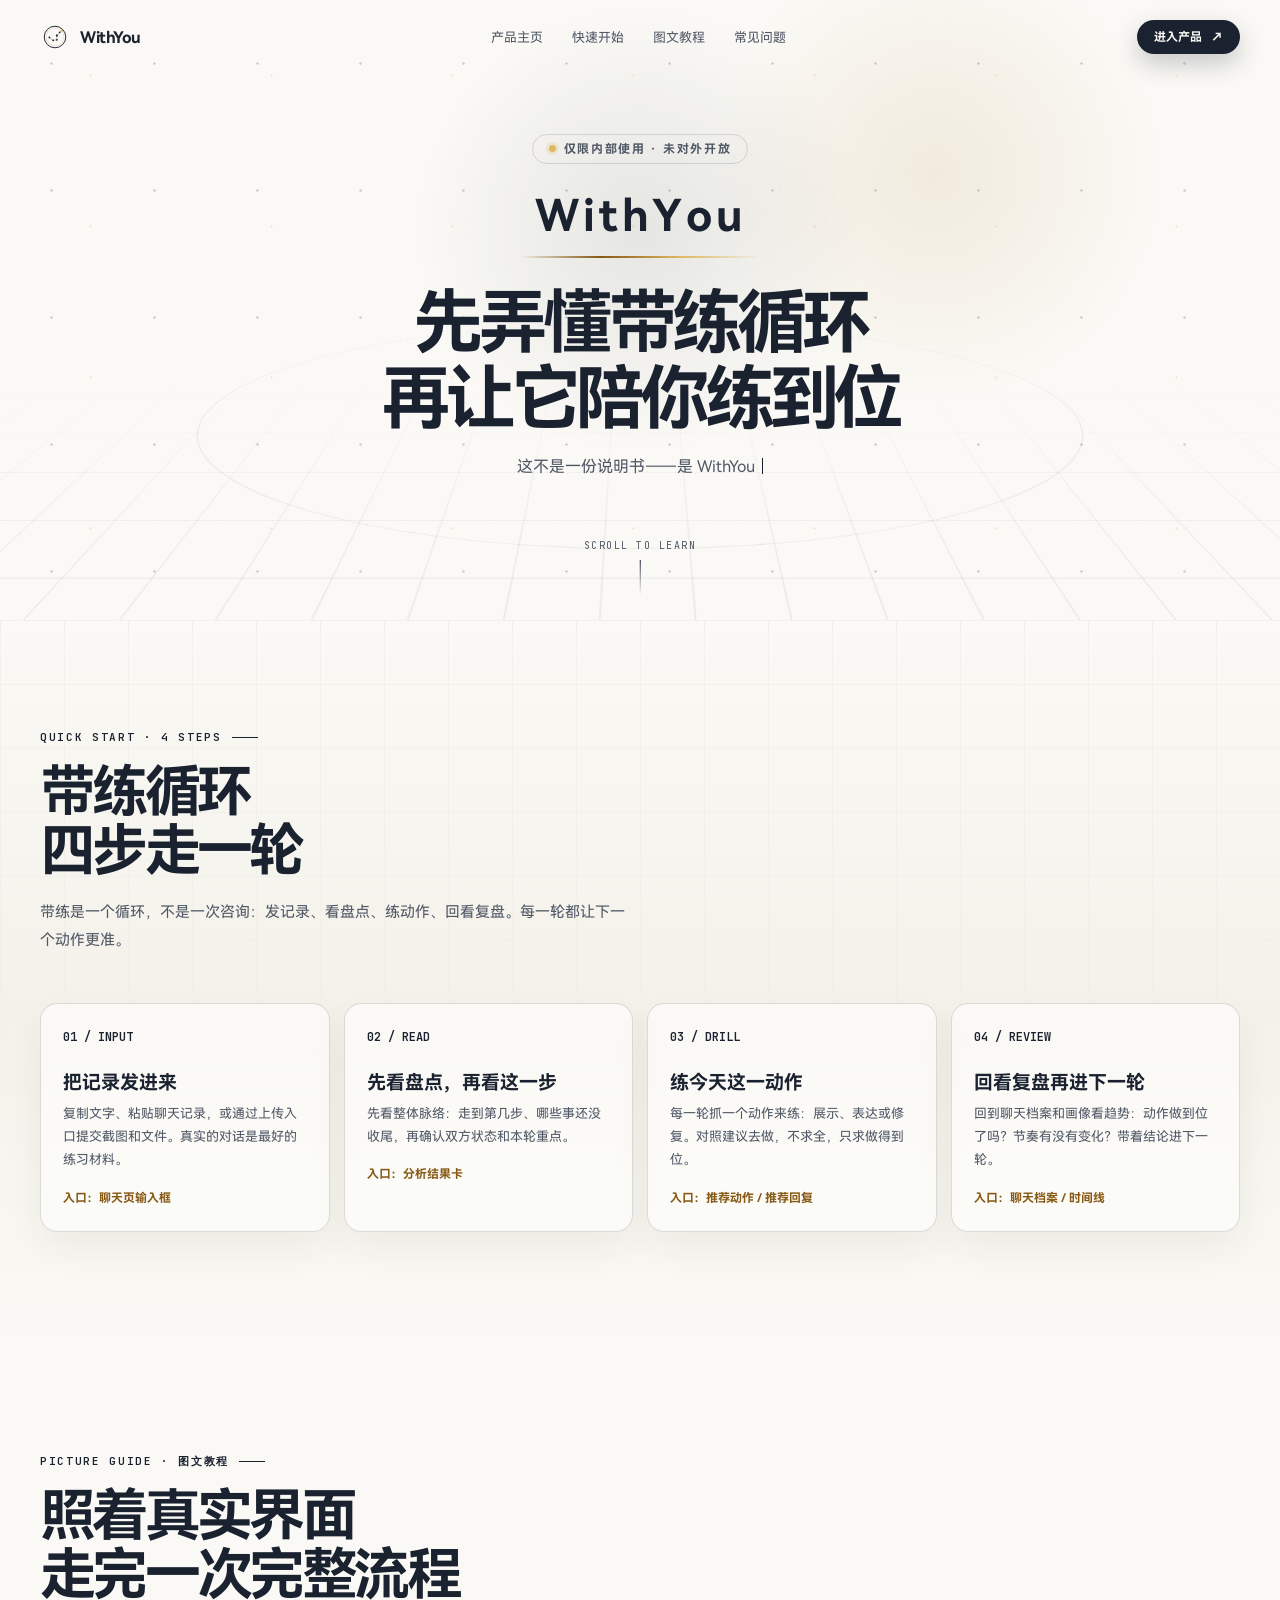
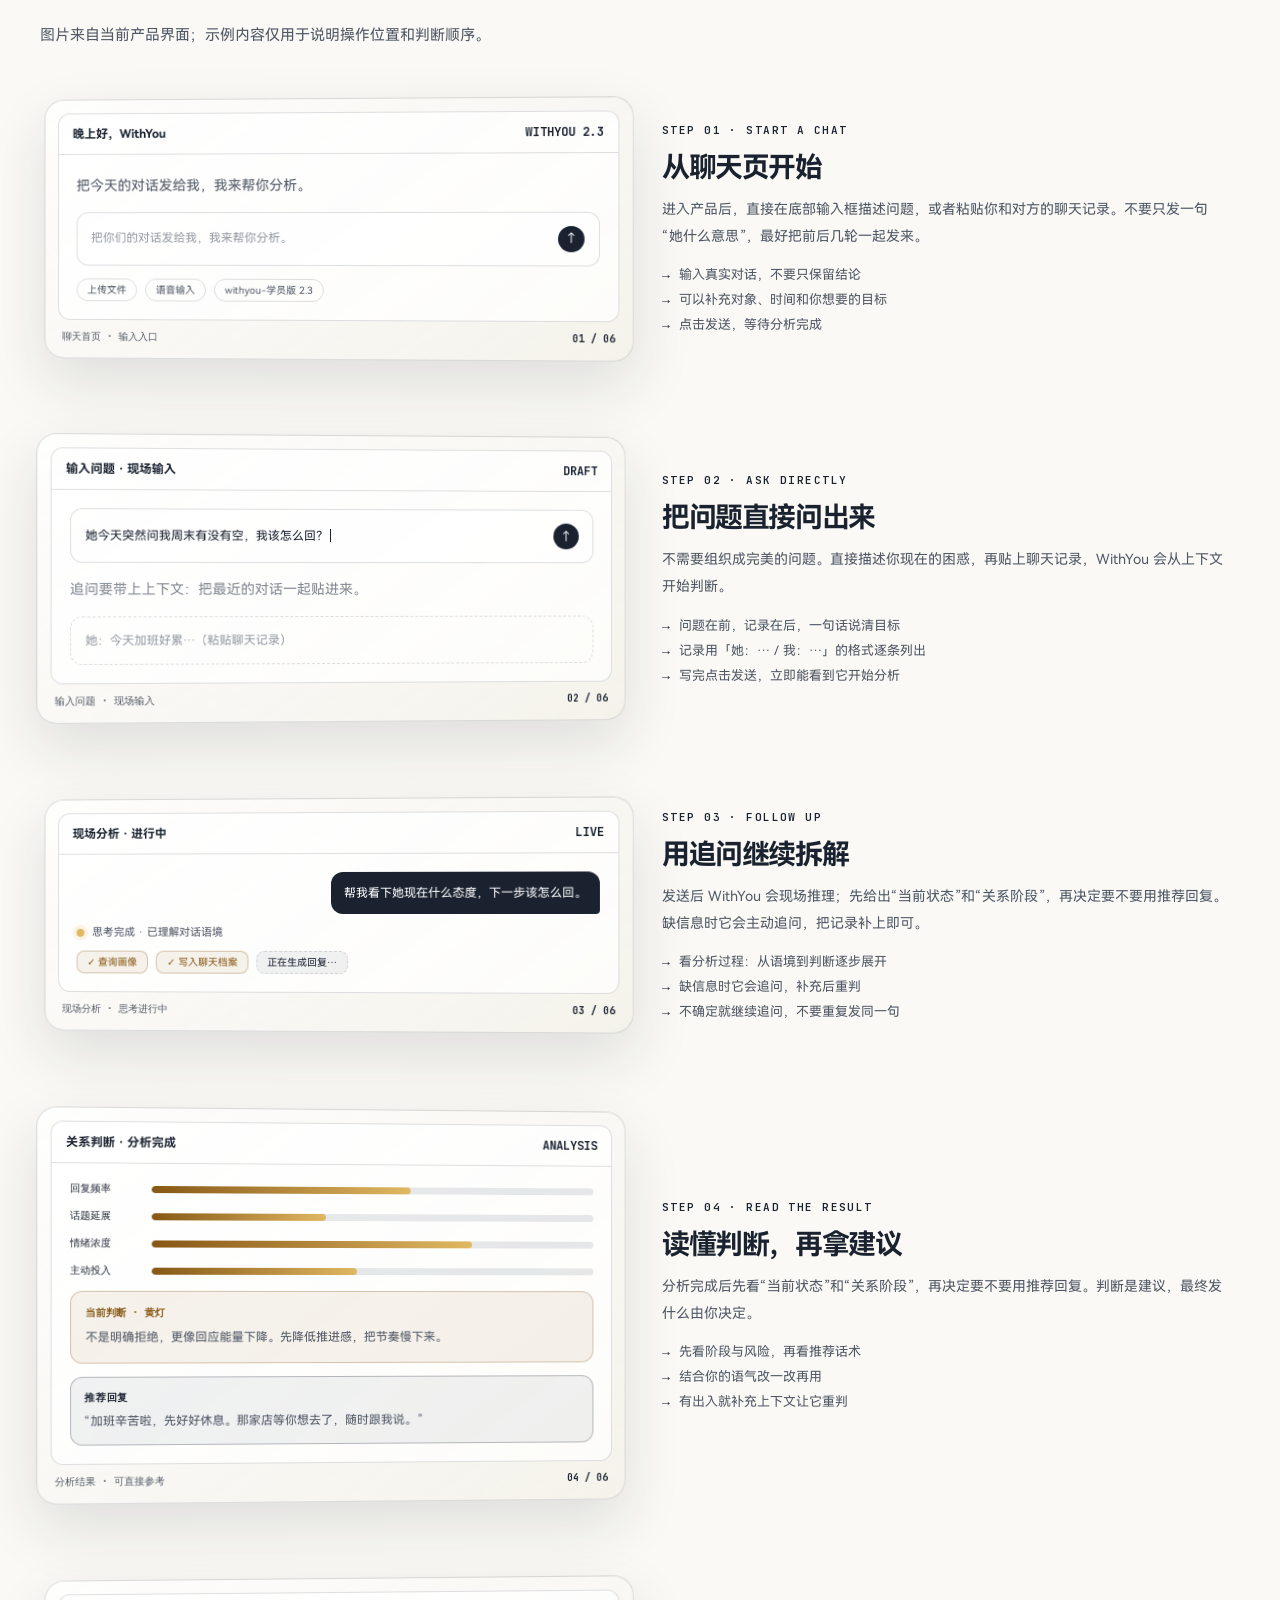
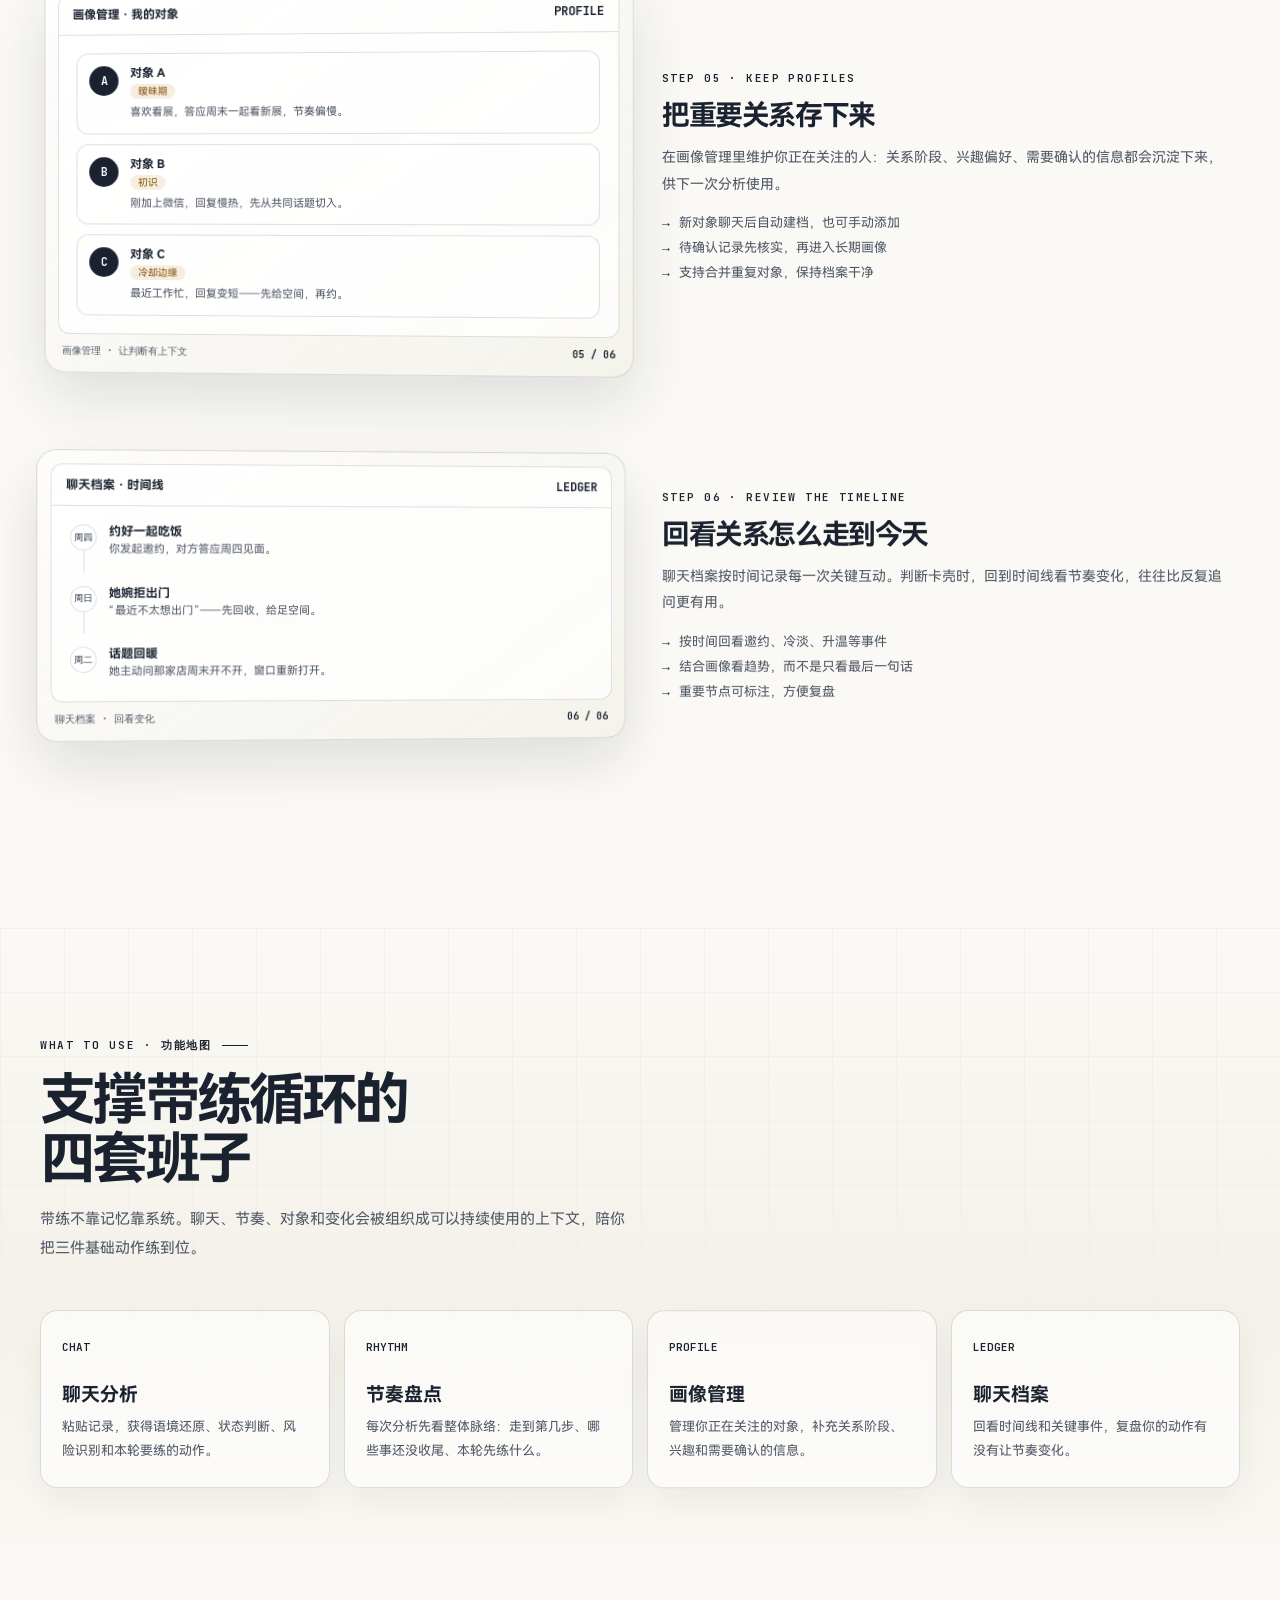
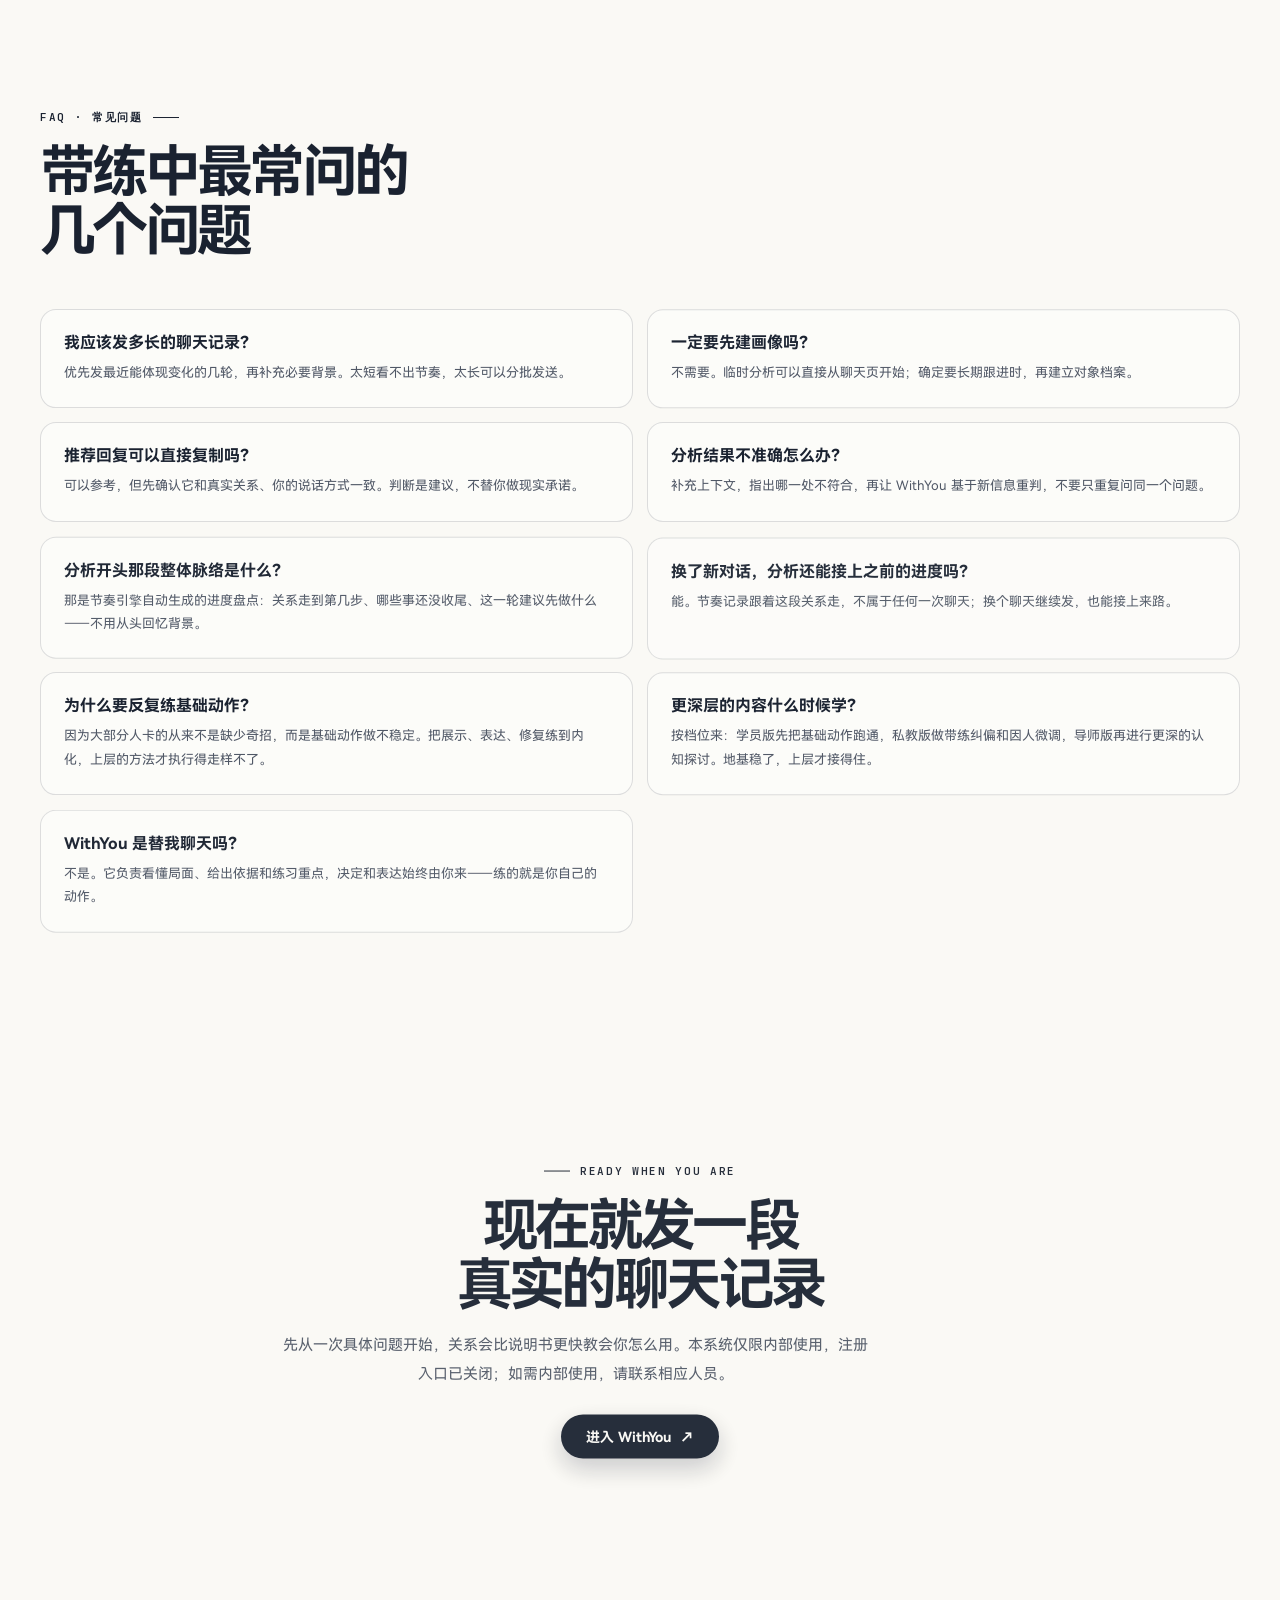
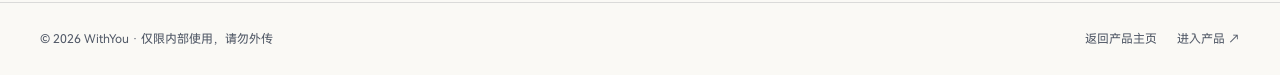
==== commit 8367476b: "feat(positioning): 官网全面升级为系统化带练辅助定位 依据用户原理感悟（带了多年私教的沉淀）： - 定位：AI 聊天分析助手 → 系统化带练辅助（title/description/" ====
--- a/help.html
+++ b/help.html
@@ -31,8 +31,8 @@
 <body>
 <header class="navbar" id="navbar"><div class="container nav-inner"><a class="brand" href="index.html"><img class="brand-mark" src="assets/logo-mark.svg" alt="WithYou 关系智能助理" width="30" height="30"><span>WithYou</span></a><nav class="nav-links" aria-label="主导航"><a href="index.html">产品主页</a><a href="#quick">快速开始</a><a href="#tutorial">图文教程</a><a href="#faq">常见问题</a></nav><a class="nav-cta" href="https://chat.withyou.net.cn" target="_blank" rel="noopener noreferrer">进入产品 <span>↗</span></a><button class="mobile-toggle" id="mobileToggle" aria-label="打开菜单" aria-expanded="false">☰</button></div><div class="mobile-menu" id="mobileMenu"><a href="index.html">产品主页</a><a href="#quick">快速开始</a><a href="#tutorial">图文教程</a><a href="#faq">常见问题</a></div></header>
 <main>
-<section class="hero play"><div class="space-bg"><div class="dust"></div><div class="floor"></div><div class="beam"></div></div><div class="hero-inner"><div class="internal-note">仅限内部使用 · 未对外开放</div><div class="logo-lockup"><div class="logo-row" aria-label="WithYou"><span style="--i:0;--fx:-60px">W</span><span style="--i:1;--fx:-24px">i</span><span style="--i:2;--fx:-6px">t</span><span style="--i:3;--fx:0">h</span><span style="--i:4;--fx:6px">Y</span><span style="--i:5;--fx:24px">o</span><span style="--i:6;--fx:60px">u</span></div></div><div class="w-underline"></div><h1>先把产品用明白<br>再让它帮你<em>看懂关系</em></h1><p class="hero-lead"><span id="typeTarget"></span><span class="caret"></span></p><div class="ticker" id="ticker"></div></div><div class="scroll-cue"><span>SCROLL TO LEARN</span><i></i></div></section>
-<section class="section quick-section" id="quick"><div class="container"><div class="section-heading reveal"><div class="eyebrow">QUICK START · 4 STEPS</div><h2>四步开始一次<br><em>有效分析</em></h2><p>不用先整理成漂亮的问题。把真实聊天发进来，WithYou 会从语境开始处理。</p></div><div class="quick-grid"><article class="quick-card reveal"><div class="index">01 / INPUT</div><h3>把聊天发进来</h3><p>复制文字、粘贴聊天记录，或通过上传入口提交截图和文件。</p><strong>入口：聊天页输入框</strong></article><article class="quick-card reveal"><div class="index">02 / READ</div><h3>先看判断，再看话术</h3><p>先看整体脉络：关系走到第几步、双方状态和风险，再决定要不要使用推荐回复。</p><strong>入口：分析结果卡</strong></article><article class="quick-card reveal"><div class="index">03 / REMEMBER</div><h3>让关系留下上下文</h3><p>需要长期跟进时，使用画像和聊天档案，让下一次分析不从零开始。</p><strong>入口：画像管理 / 聊天档案</strong></article><article class="quick-card reveal"><div class="index">04 / REVIEW</div><h3>回看变化再决定</h3><p>拿不准的时候，回到聊天档案看时间线，结合画像看趋势。</p><strong>入口：聊天档案 / 时间线</strong></article></div></div></section>
+<section class="hero play"><div class="space-bg"><div class="dust"></div><div class="floor"></div><div class="beam"></div></div><div class="hero-inner"><div class="internal-note">仅限内部使用 · 未对外开放</div><div class="logo-lockup"><div class="logo-row" aria-label="WithYou"><span style="--i:0;--fx:-60px">W</span><span style="--i:1;--fx:-24px">i</span><span style="--i:2;--fx:-6px">t</span><span style="--i:3;--fx:0">h</span><span style="--i:4;--fx:6px">Y</span><span style="--i:5;--fx:24px">o</span><span style="--i:6;--fx:60px">u</span></div></div><div class="w-underline"></div><h1>先弄懂带练循环<br>再让它陪你<em>练到位</em></h1><p class="hero-lead"><span id="typeTarget"></span><span class="caret"></span></p><div class="ticker" id="ticker"></div></div><div class="scroll-cue"><span>SCROLL TO LEARN</span><i></i></div></section>
+<section class="section quick-section" id="quick"><div class="container"><div class="section-heading reveal"><div class="eyebrow">QUICK START · 4 STEPS</div><h2>带练循环<br>四步<em>走一轮</em></h2><p>带练是一个循环，不是一次咨询：发记录、看盘点、练动作、回看复盘。每一轮都让下一个动作更准。</p></div><div class="quick-grid"><article class="quick-card reveal"><div class="index">01 / INPUT</div><h3>把记录发进来</h3><p>复制文字、粘贴聊天记录，或通过上传入口提交截图和文件。真实的对话是最好的练习材料。</p><strong>入口：聊天页输入框</strong></article><article class="quick-card reveal"><div class="index">02 / READ</div><h3>先看盘点，再看这一步</h3><p>先看整体脉络：走到第几步、哪些事还没收尾，再确认双方状态和本轮重点。</p><strong>入口：分析结果卡</strong></article><article class="quick-card reveal"><div class="index">03 / DRILL</div><h3>练今天这一动作</h3><p>每一轮抓一个动作来练：展示、表达或修复。对照建议去做，不求全，只求做得到位。</p><strong>入口：推荐动作 / 推荐回复</strong></article><article class="quick-card reveal"><div class="index">04 / REVIEW</div><h3>回看复盘再进下一轮</h3><p>回到聊天档案和画像看趋势：动作做到位了吗？节奏有没有变化？带着结论进下一轮。</p><strong>入口：聊天档案 / 时间线</strong></article></div></div></section>
 <section class="section" id="tutorial"><div class="container"><div class="section-heading reveal"><div class="eyebrow">PICTURE GUIDE · 图文教程</div><h2>照着真实界面<br>走完一次<em>完整流程</em></h2><p>图片来自当前产品界面；示例内容仅用于说明操作位置和判断顺序。</p></div>
 <article class="tutorial reveal"><div class="tutorial-media"><div class="mock-screen"><div class="mock-bar"><span>晚上好，WithYou</span><span class="mono">WITHYOU 2.3</span></div><div class="mock-body"><p class="mock-greet">把今天的对话发给我，我来帮你分析。</p><div class="mock-input"><span class="ph">把你们的对话发给我，我来帮你分析。</span><span class="mock-send">↑</span></div><div class="mock-chips"><span>上传文件</span><span>语音输入</span><span>withyou-学员版 2.3</span></div></div></div><div class="media-caption"><span>聊天首页 · 输入入口</span><b>01 / 06</b></div></div><div class="tutorial-copy"><div class="step-label">STEP 01 · START A CHAT</div><h3>从聊天页开始</h3><p>进入产品后，直接在底部输入框描述问题，或者粘贴你和对方的聊天记录。不要只发一句“她什么意思”，最好把前后几轮一起发来。</p><ul><li>输入真实对话，不要只保留结论</li><li>可以补充对象、时间和你想要的目标</li><li>点击发送，等待分析完成</li></ul></div></article>
 <article class="tutorial reverse reveal"><div class="tutorial-media"><div class="mock-screen"><div class="mock-bar"><span>输入问题 · 现场输入</span><span class="mono">DRAFT</span></div><div class="mock-body"><div class="mock-input"><span>她今天突然问我周末有没有空，我该怎么回？<i class="mock-caret"></i></span><span class="mock-send">↑</span></div><p class="mock-hint">追问要带上上下文：把最近的对话一起贴进来。</p><div class="mock-input dashed"><span class="ph">她：今天加班好累…（粘贴聊天记录）</span></div></div></div><div class="media-caption"><span>输入问题 · 现场输入</span><b>02 / 06</b></div></div><div class="tutorial-copy"><div class="step-label">STEP 02 · ASK DIRECTLY</div><h3>把问题直接问出来</h3><p>不需要组织成完美的问题。直接描述你现在的困惑，再贴上聊天记录，WithYou 会从上下文开始判断。</p><ul><li>问题在前，记录在后，一句话说清目标</li><li>记录用「她：…／我：…」的格式逐条列出</li><li>写完点击发送，立即能看到它开始分析</li></ul></div></article>
@@ -41,8 +41,8 @@
 <article class="tutorial reveal"><div class="tutorial-media"><div class="mock-screen"><div class="mock-bar"><span>画像管理 · 我的对象</span><span class="mono">PROFILE</span></div><div class="mock-body mock-profiles"><div class="mock-profile"><i class="avatar">A</i><div><h4>对象 A</h4><span class="stage">暧昧期</span><p>喜欢看展，答应周末一起看新展，节奏偏慢。</p></div></div><div class="mock-profile"><i class="avatar">B</i><div><h4>对象 B</h4><span class="stage">初识</span><p>刚加上微信，回复慢热，先从共同话题切入。</p></div></div><div class="mock-profile"><i class="avatar">C</i><div><h4>对象 C</h4><span class="stage">冷却边缘</span><p>最近工作忙，回复变短——先给空间，再约。</p></div></div></div></div><div class="media-caption"><span>画像管理 · 让判断有上下文</span><b>05 / 06</b></div></div><div class="tutorial-copy"><div class="step-label">STEP 05 · KEEP PROFILES</div><h3>把重要关系存下来</h3><p>在画像管理里维护你正在关注的人：关系阶段、兴趣偏好、需要确认的信息都会沉淀下来，供下一次分析使用。</p><ul><li>新对象聊天后自动建档，也可手动添加</li><li>待确认记录先核实，再进入长期画像</li><li>支持合并重复对象，保持档案干净</li></ul></div></article>
 <article class="tutorial reverse reveal"><div class="tutorial-media"><div class="mock-screen"><div class="mock-bar"><span>聊天档案 · 时间线</span><span class="mono">LEDGER</span></div><div class="mock-body"><div class="mock-event"><i class="dot">周四</i><div><h4>约好一起吃饭</h4><p>你发起邀约，对方答应周四见面。</p></div></div><div class="mock-event"><i class="dot">周日</i><div><h4>她婉拒出门</h4><p>“最近不太想出门”——先回收，给足空间。</p></div></div><div class="mock-event"><i class="dot">周二</i><div><h4>话题回暖</h4><p>她主动问那家店周末开不开，窗口重新打开。</p></div></div></div></div><div class="media-caption"><span>聊天档案 · 回看变化</span><b>06 / 06</b></div></div><div class="tutorial-copy"><div class="step-label">STEP 06 · REVIEW THE TIMELINE</div><h3>回看关系怎么走到今天</h3><p>聊天档案按时间记录每一次关键互动。判断卡壳时，回到时间线看节奏变化，往往比反复追问更有用。</p><ul><li>按时间回看邀约、冷淡、升温等事件</li><li>结合画像看趋势，而不是只看最后一句话</li><li>重要节点可标注，方便复盘</li></ul></div></article>
 </div></section>
-<section class="section feature-section"><div class="container"><div class="section-heading reveal"><div class="eyebrow">WHAT TO USE · 功能地图</div><h2>当前版本的重点<br>是把判断<em>留下来</em></h2><p>WithYou 不只是一次性回复工具，它会把聊天、对象和变化组织成可以继续使用的上下文。</p></div><div class="feature-grid"><article class="feature-card reveal"><b>CHAT</b><h3>聊天分析</h3><p>粘贴记录，获得语境还原、状态判断、风险识别和下一步动作。</p></article><article class="feature-card reveal"><b>RHYTHM</b><h3>节奏盘点</h3><p>每次分析先看整体脉络：走到第几步、哪些事还没收尾、本轮先做什么。</p></article><article class="feature-card reveal"><b>PROFILE</b><h3>画像管理</h3><p>管理你正在关注的对象，补充关系阶段、兴趣和需要确认的信息。</p></article><article class="feature-card reveal"><b>LEDGER</b><h3>聊天档案</h3><p>回看时间线和关键事件，知道关系是怎么走到今天的。</p></article></div></div></section>
-<section class="section" id="faq"><div class="container"><div class="section-heading reveal"><div class="eyebrow">FAQ · 常见问题</div><h2>使用时只记住<br><em>四件事</em></h2></div><div class="faq-grid"><article class="faq reveal"><h3>我应该发多长的聊天记录？</h3><p>优先发最近能体现变化的几轮，再补充必要背景。太短看不出节奏，太长可以分批发送。</p></article><article class="faq reveal"><h3>一定要先建画像吗？</h3><p>不需要。临时分析可以直接从聊天页开始；确定要长期跟进时，再建立对象档案。</p></article><article class="faq reveal"><h3>推荐回复可以直接复制吗？</h3><p>可以参考，但先确认它和真实关系、你的说话方式一致。判断是建议，不替你做现实承诺。</p></article><article class="faq reveal"><h3>分析结果不准确怎么办？</h3><p>补充上下文，指出哪一处不符合，再让 WithYou 基于新信息重判，不要只重复问同一个问题。</p></article><article class="faq reveal"><h3>分析开头那段整体脉络是什么？</h3><p>那是节奏引擎自动生成的进度盘点：关系走到第几步、哪些事还没收尾、这一轮建议先做什么——不用从头回忆背景。</p></article><article class="faq reveal"><h3>换了新对话，分析还能接上之前的进度吗？</h3><p>能。节奏记录跟着这段关系走，不属于任何一次聊天；换个聊天继续发，也能接上来路。</p></article></div></div></section>
+<section class="section feature-section"><div class="container"><div class="section-heading reveal"><div class="eyebrow">WHAT TO USE · 功能地图</div><h2>支撑带练循环的<br><em>四套班子</em></h2><p>带练不靠记忆靠系统。聊天、节奏、对象和变化会被组织成可以持续使用的上下文，陪你把三件基础动作练到位。</p></div><div class="feature-grid"><article class="feature-card reveal"><b>CHAT</b><h3>聊天分析</h3><p>粘贴记录，获得语境还原、状态判断、风险识别和本轮要练的动作。</p></article><article class="feature-card reveal"><b>RHYTHM</b><h3>节奏盘点</h3><p>每次分析先看整体脉络：走到第几步、哪些事还没收尾、本轮先练什么。</p></article><article class="feature-card reveal"><b>PROFILE</b><h3>画像管理</h3><p>管理你正在关注的对象，补充关系阶段、兴趣和需要确认的信息。</p></article><article class="feature-card reveal"><b>LEDGER</b><h3>聊天档案</h3><p>回看时间线和关键事件，复盘你的动作有没有让节奏变化。</p></article></div></div></section>
+<section class="section" id="faq"><div class="container"><div class="section-heading reveal"><div class="eyebrow">FAQ · 常见问题</div><h2>带练中最常问的<br><em>几个问题</em></h2></div><div class="faq-grid"><article class="faq reveal"><h3>我应该发多长的聊天记录？</h3><p>优先发最近能体现变化的几轮，再补充必要背景。太短看不出节奏，太长可以分批发送。</p></article><article class="faq reveal"><h3>一定要先建画像吗？</h3><p>不需要。临时分析可以直接从聊天页开始；确定要长期跟进时，再建立对象档案。</p></article><article class="faq reveal"><h3>推荐回复可以直接复制吗？</h3><p>可以参考，但先确认它和真实关系、你的说话方式一致。判断是建议，不替你做现实承诺。</p></article><article class="faq reveal"><h3>分析结果不准确怎么办？</h3><p>补充上下文，指出哪一处不符合，再让 WithYou 基于新信息重判，不要只重复问同一个问题。</p></article><article class="faq reveal"><h3>分析开头那段整体脉络是什么？</h3><p>那是节奏引擎自动生成的进度盘点：关系走到第几步、哪些事还没收尾、这一轮建议先做什么——不用从头回忆背景。</p></article><article class="faq reveal"><h3>换了新对话，分析还能接上之前的进度吗？</h3><p>能。节奏记录跟着这段关系走，不属于任何一次聊天；换个聊天继续发，也能接上来路。</p></article><article class="faq reveal"><h3>为什么要反复练基础动作？</h3><p>因为大部分人卡的从来不是缺少奇招，而是基础动作做不稳定。把展示、表达、修复练到内化，上层的方法才执行得走样不了。</p></article><article class="faq reveal"><h3>更深层的内容什么时候学？</h3><p>按档位来：学员版先把基础动作跑通，私教版做带练纠偏和因人微调，导师版再进行更深的认知探讨。地基稳了，上层才接得住。</p></article><article class="faq reveal"><h3>WithYou 是替我聊天吗？</h3><p>不是。它负责看懂局面、给出依据和练习重点，决定和表达始终由你来——练的就是你自己的动作。</p></article></div></div></section>
 <section class="section cta"><div class="container"><div class="section-heading reveal"><div class="eyebrow">READY WHEN YOU ARE</div><h2>现在就发一段<br>真实的<em>聊天记录</em></h2><p>先从一次具体问题开始，关系会比说明书更快教会你怎么用。本系统仅限内部使用，注册入口已关闭；如需内部使用，请联系相应人员。</p><a class="button-primary" href="https://chat.withyou.net.cn" target="_blank" rel="noopener noreferrer">进入 WithYou <span>↗</span></a></div></div></section>
 </main>
 <footer class="footer"><div class="container footer-inner"><span>© 2026 WithYou · 仅限内部使用，请勿外传</span><div class="footer-links"><a href="index.html">返回产品主页</a><a href="https://chat.withyou.net.cn" target="_blank" rel="noopener noreferrer">进入产品 ↗</a></div></div></footer>
@@ -54,7 +54,7 @@
 window.addEventListener('scroll',()=>navbar.classList.toggle('scrolled',window.scrollY>18),{passive:true});
 toggle.addEventListener('click',()=>{const open=menu.classList.toggle('open');toggle.setAttribute('aria-expanded',String(open));toggle.textContent=open?'×':'☰'});
 menu.querySelectorAll('a').forEach(link=>link.addEventListener('click',()=>{menu.classList.remove('open');toggle.setAttribute('aria-expanded','false');toggle.textContent='☰'}));
-const welcomeText='这不是旧版说明书——按当前 WithYou 的真实工作方式，从发起一次分析开始。';
+const welcomeText='这不是一份说明书——是 WithYou 作为带练辅助的真实工作方式：帮你练，而不是替你聊。';
 const tips=[['节奏','这段关系走到第 3 步，上次邀的约还没收尾。'],['记忆','上次的对话脉络已带入本轮分析。'],['画像','对方慢热、压力大，建议放缓节奏。'],['边界','连续追问会形成压迫——先接住情绪。'],['策略','先关心一句，再给空间，不急着推进。']];
 const reducedMotion=window.matchMedia('(prefers-reduced-motion: reduce)').matches;
 const typeTarget=document.getElementById('typeTarget');
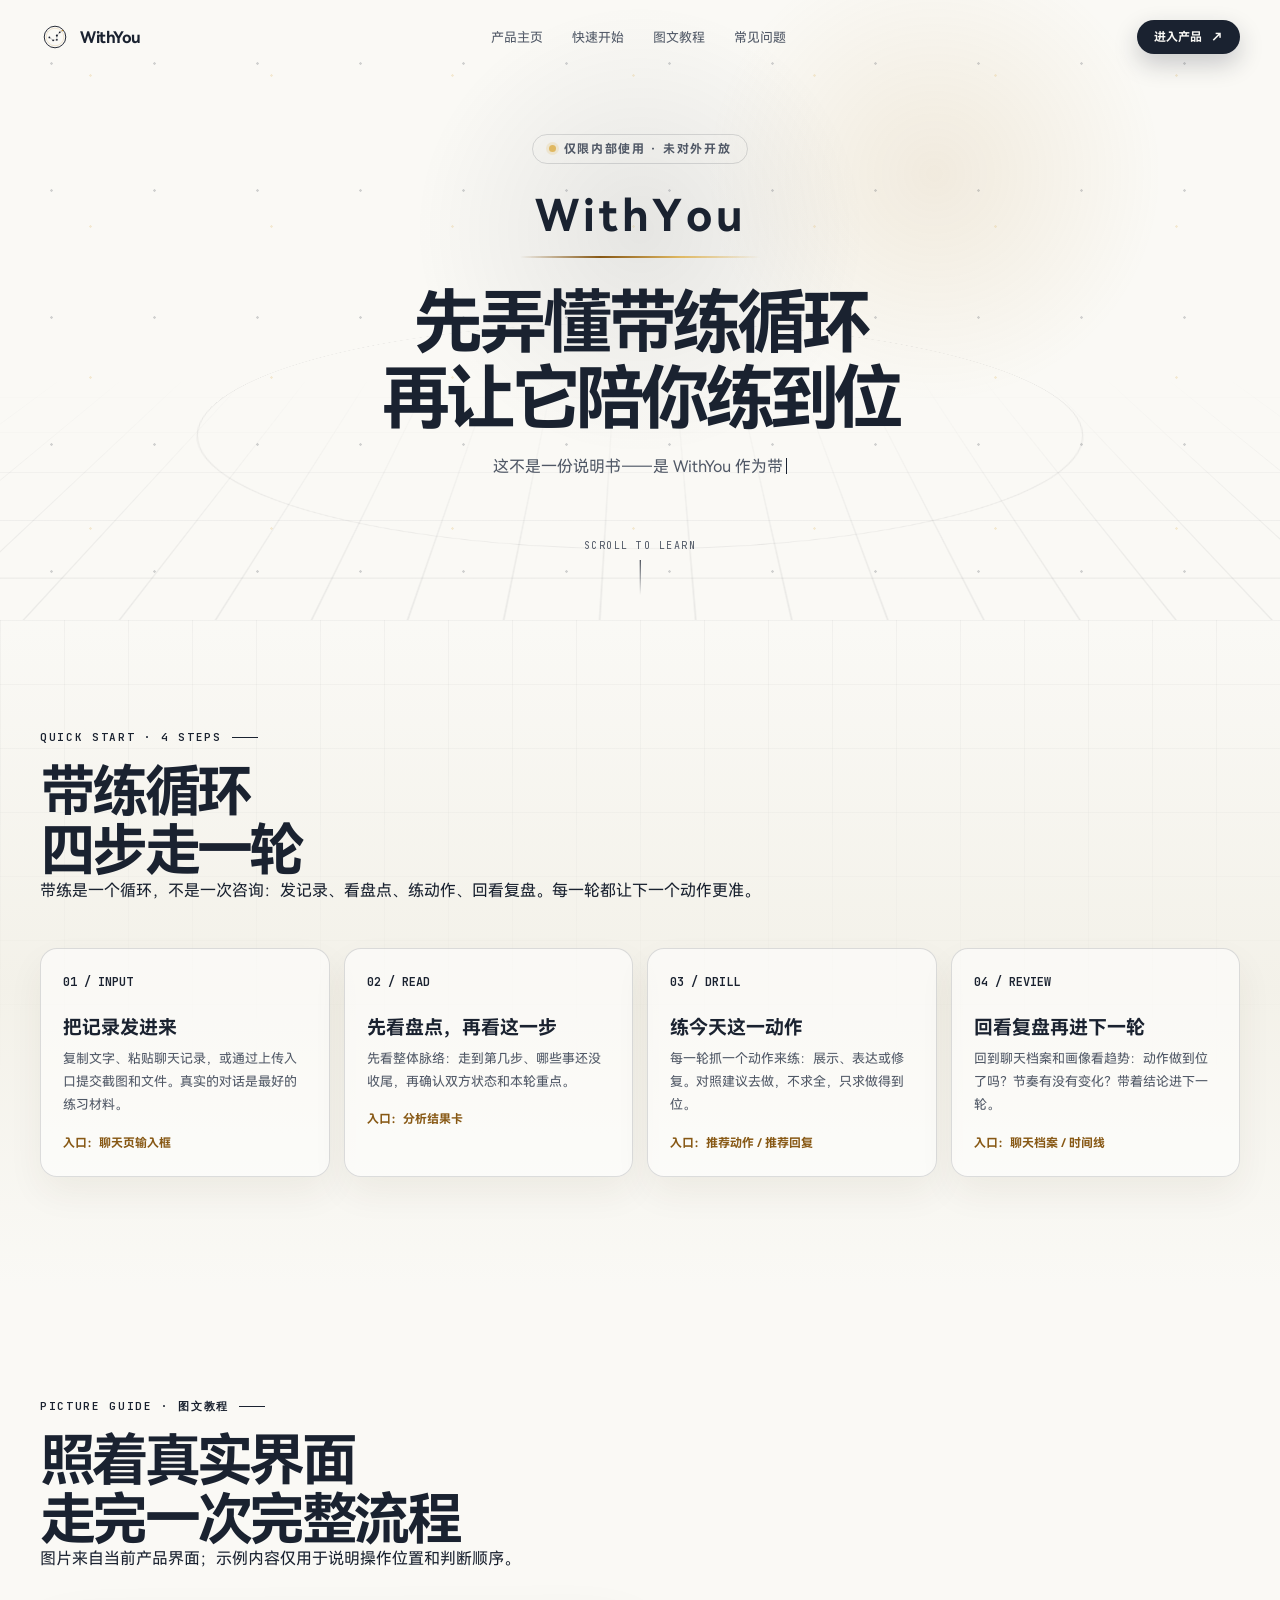
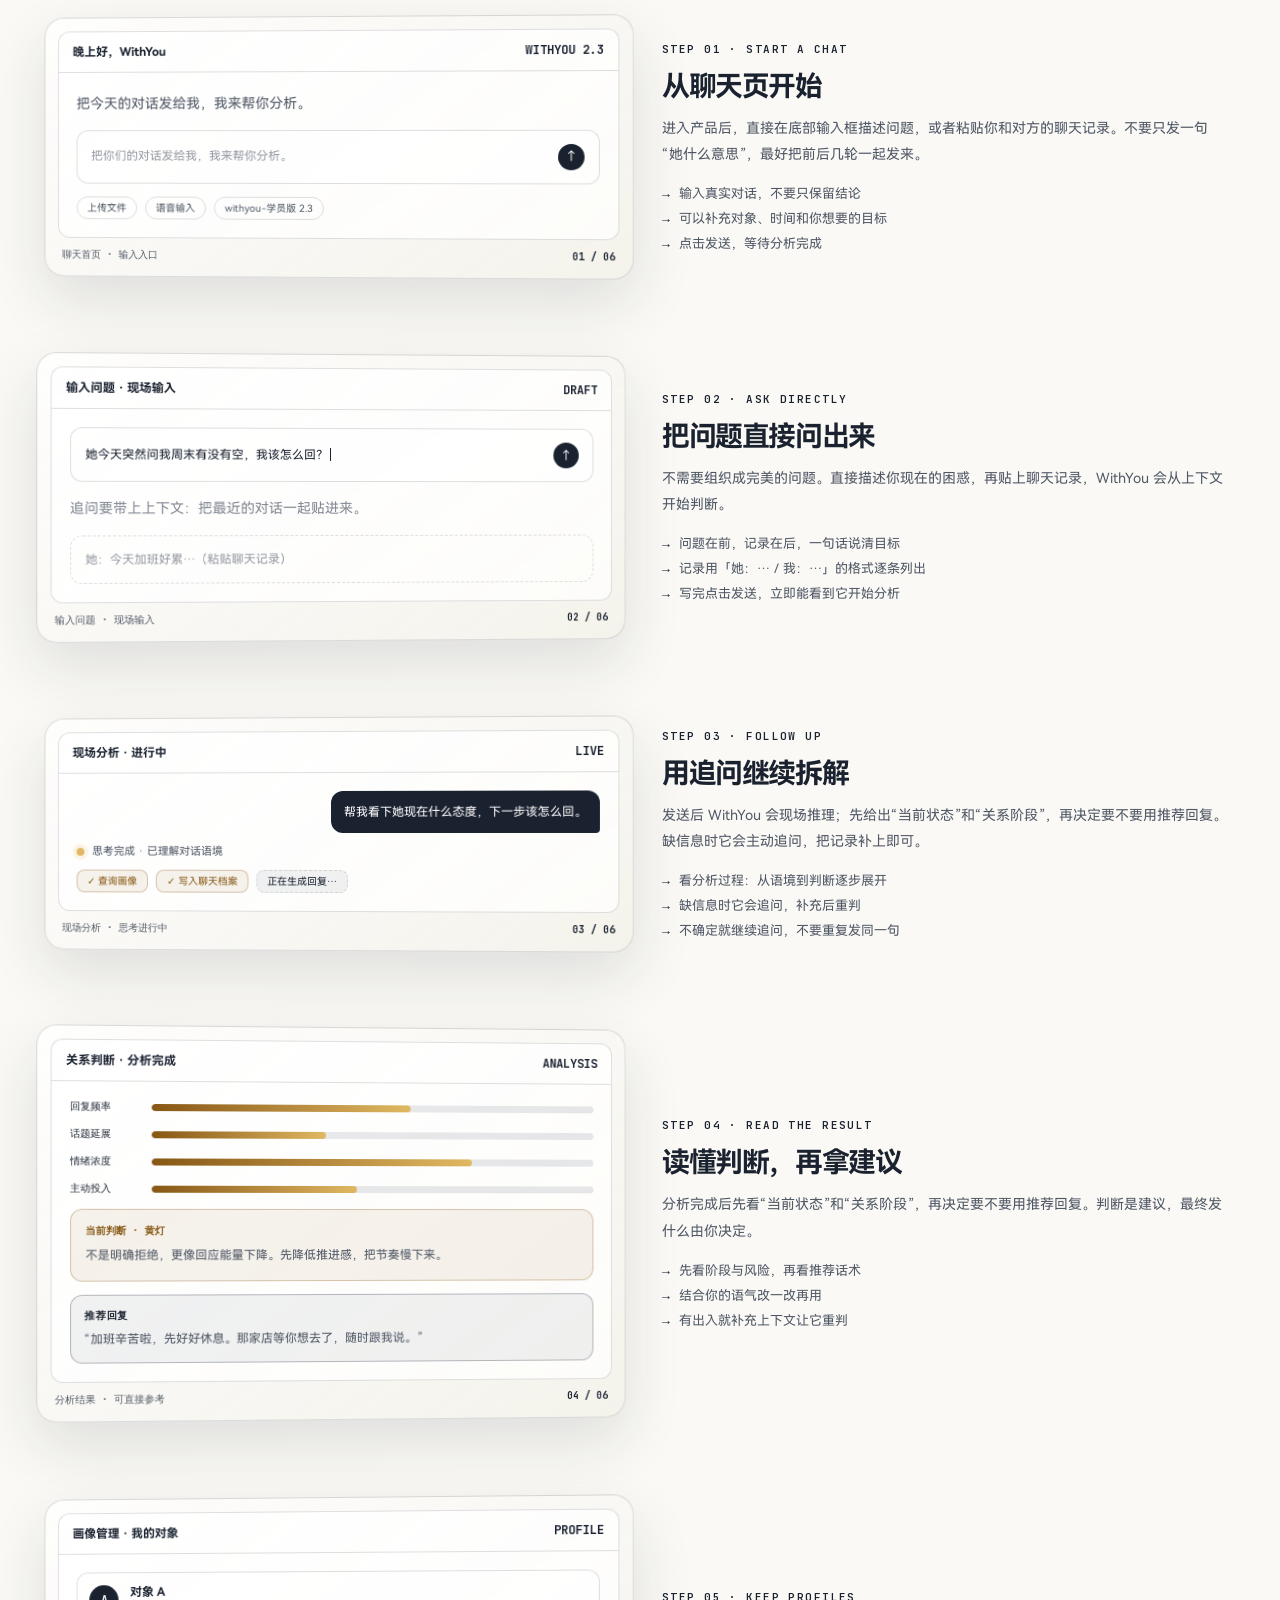
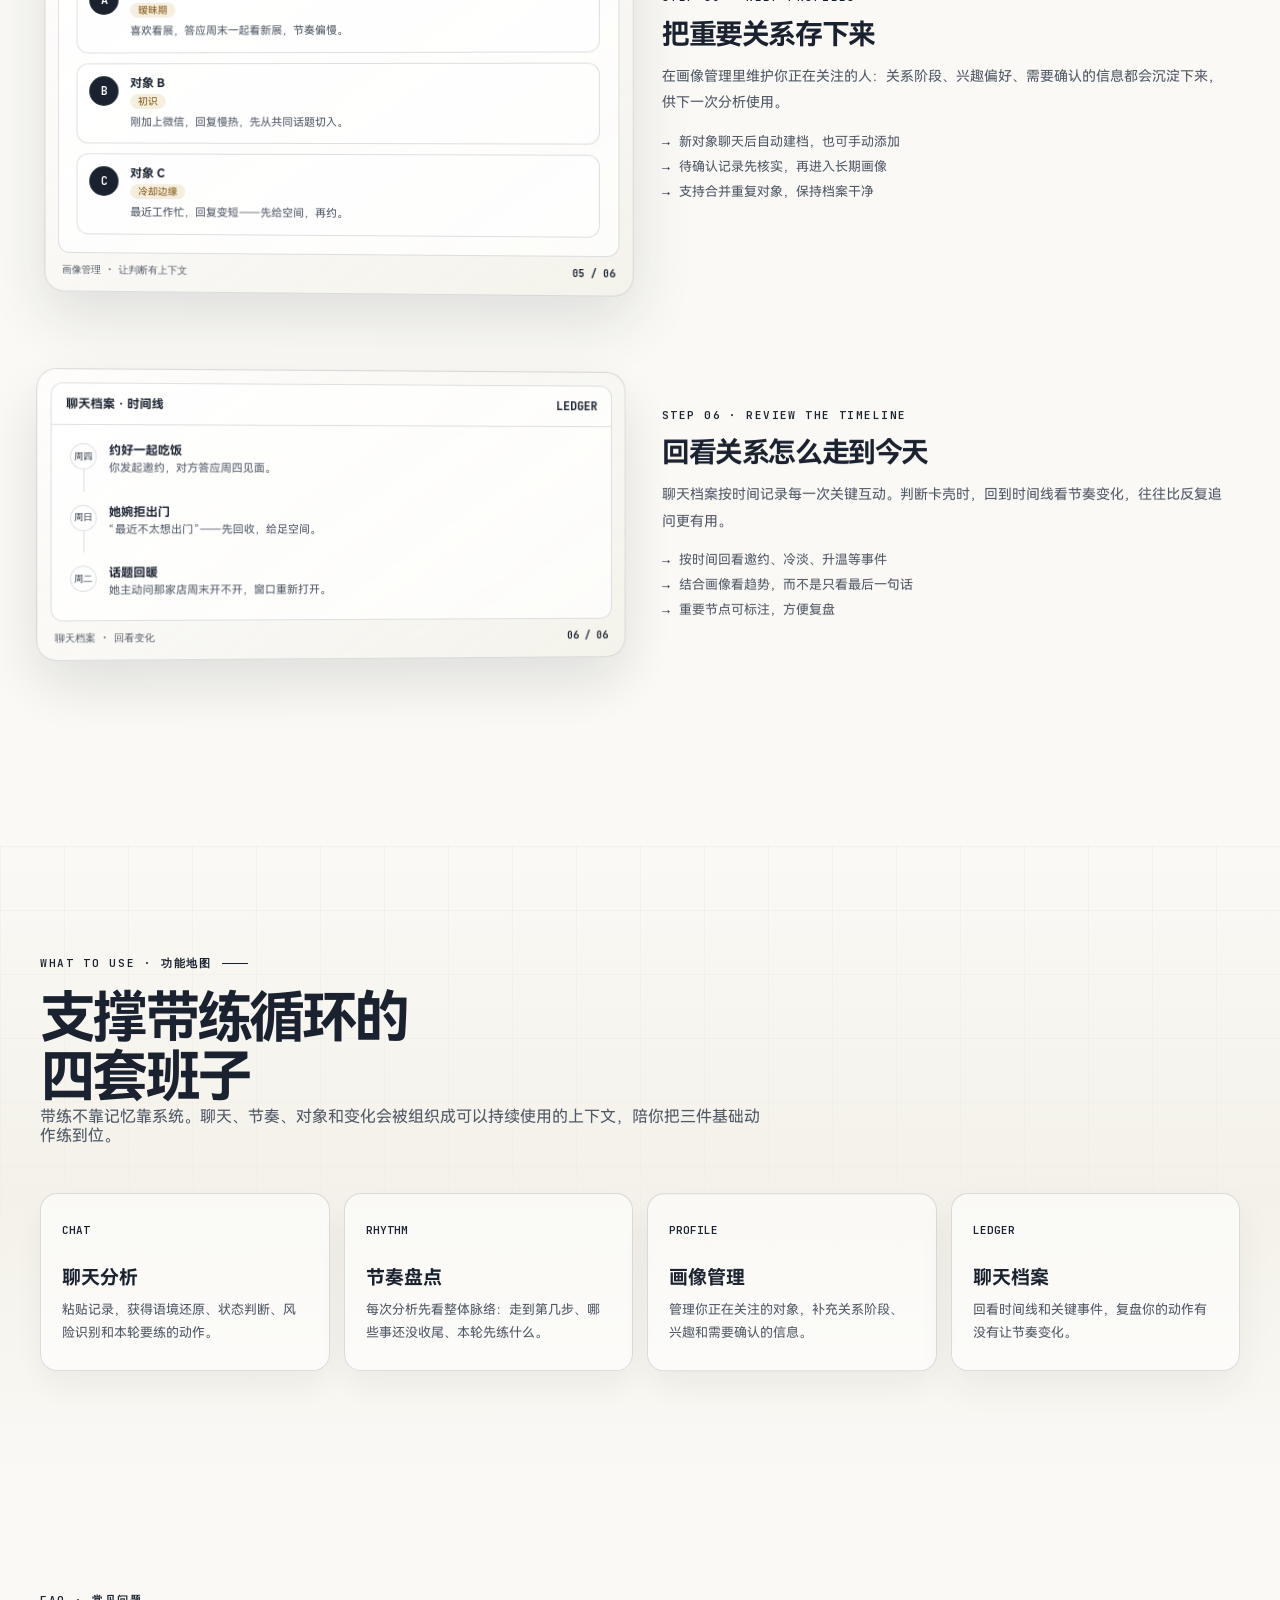
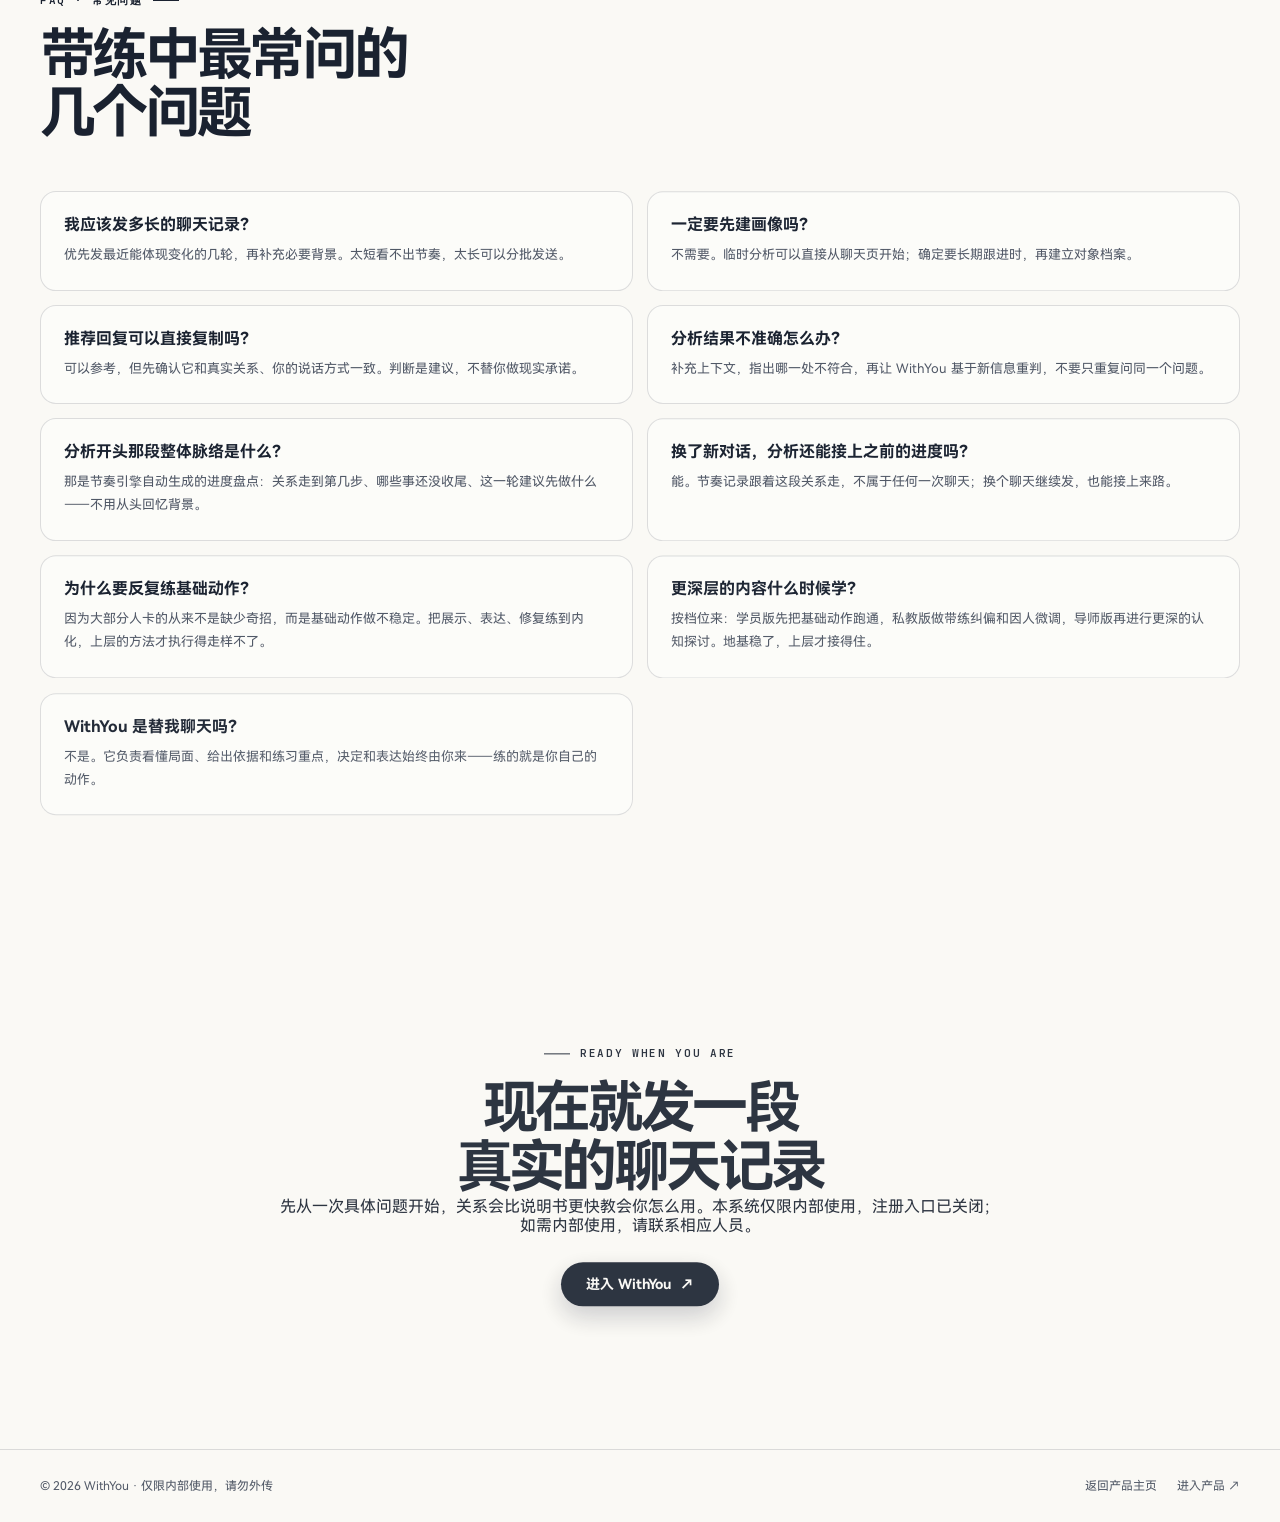
==== commit 54b29b38: "fix(typography): 标题断行孤字——h1/h2 加 text-wrap: balance" ====
--- a/help.html
+++ b/help.html
@@ -16,8 +16,8 @@
 :root{--stage:oklch(.982 .005 95);--stage-2:oklch(.958 .011 95);--stage-3:oklch(.925 .018 95);--ink:oklch(.25 .03 262);--ink-2:oklch(.46 .025 262);--primary:oklch(.25 .03 262);--gold:oklch(.5 .1 70);--glint:oklch(.8 .115 85);--line:oklch(.25 .03 262 / .14);--grid-line:oklch(.25 .03 262 / .08);--display:'Avenir Next','PingFang SC','HarmonyOS Sans SC','Microsoft YaHei',system-ui,sans-serif;--mono:'JetBrains Mono',ui-monospace,'SFMono-Regular',Menlo,Consolas,monospace;--ease:cubic-bezier(.16,1,.3,1);--ease-out:cubic-bezier(.22,.61,.36,1);--container:1200px}
 *{box-sizing:border-box;margin:0;padding:0}html{scroll-behavior:smooth}body{overflow-x:hidden;color:var(--ink);background:var(--stage);font-family:var(--display);-webkit-font-smoothing:antialiased}a{color:inherit;text-decoration:none}button{font:inherit}::selection{color:var(--stage);background:var(--primary)}.container{width:min(var(--container),calc(100% - 64px));margin:auto}.mono{font-family:var(--mono)}
 .navbar{position:fixed;inset:0 0 auto;z-index:30;transition:.3s}.navbar.scrolled{background:oklch(.982 .005 95 / .72);backdrop-filter:blur(20px) saturate(180%);box-shadow:0 1px 0 oklch(1 0 0 / .55),0 12px 32px oklch(.25 .03 262 / .07)}.nav-inner{display:flex;align-items:center;justify-content:space-between;min-height:74px}.brand{display:inline-flex;align-items:center;gap:10px;font-size:16px;font-weight:750;letter-spacing:-.03em}.brand-mark{width:30px;height:30px;object-fit:contain}.nav-links{display:flex;align-items:center;gap:29px;color:var(--ink-2);font-size:13px}.nav-links a:hover{color:var(--primary)}.nav-cta,.button-primary{display:inline-flex;align-items:center;justify-content:center;gap:9px;color:var(--stage);border:0;border-radius:999px;background:var(--primary);box-shadow:0 10px 24px oklch(.25 .03 262 / .22);cursor:pointer;transition:transform .25s var(--ease),box-shadow .25s}.nav-cta{padding:10px 17px;font-size:12px;font-weight:700}.nav-cta:hover,.button-primary:hover{transform:translateY(-2px);box-shadow:0 14px 30px oklch(.65 .11 78 / .45)}.nav-cta:active,.button-primary:active{transform:translateY(0) scale(.97);transition-duration:.1s}.mobile-toggle{display:none;width:38px;height:38px;color:var(--ink);border:1px solid var(--line);border-radius:50%;background:transparent;cursor:pointer}.mobile-menu{display:none;padding:12px 32px 18px;border-bottom:1px solid var(--line);background:oklch(.982 .005 95 / .94);backdrop-filter:blur(18px)}.mobile-menu.open{display:grid;gap:13px}.mobile-menu a{color:var(--ink-2);font-size:14px}
-.hero{position:relative;display:grid;min-height:620px;overflow:hidden;place-items:center;isolation:isolate;perspective:1100px;perspective-origin:50% 42%}.space-bg{position:absolute;inset:0;overflow:hidden;pointer-events:none}.space-bg:before{position:absolute;inset:0;content:'';background:radial-gradient(circle at 50% 37%,oklch(.25 .03 262 / .09),transparent 30%),radial-gradient(circle at 73% 28%,oklch(.65 .11 78 / .12),transparent 22%)}.beam{position:absolute;inset:-30%;background:linear-gradient(115deg,transparent 43%,oklch(.8 .115 85 / .13) 50%,transparent 57%);transform:translateX(-70%);animation:beam 2.2s var(--ease) .7s forwards}@keyframes beam{to{transform:translateX(70%)}}.floor{position:absolute;left:-35%;right:-35%;bottom:-23%;height:68%;background:linear-gradient(var(--grid-line) 1px,transparent 1px) 0 0/100% 56px,linear-gradient(90deg,var(--grid-line) 1px,transparent 1px) 0 0/56px 100%;transform:perspective(800px) rotateX(64deg);transform-origin:50% 0;mask-image:linear-gradient(to top,#000 10%,transparent 82%);animation:floor 9s linear infinite}@keyframes floor{to{background-position:0 56px,56px 0}}.dust{position:absolute;inset:0;opacity:.45;background-image:radial-gradient(circle,oklch(.25 .03 262 / .4) 0 1px,transparent 1.5px),radial-gradient(circle,oklch(.8 .115 85 / .5) 0 1px,transparent 1.5px);background-size:103px 127px,181px 151px;animation:drift 20s ease-in-out infinite alternate}@keyframes drift{to{transform:translateY(-25px)}}.hero-inner{position:relative;z-index:2;width:min(920px,calc(100% - 64px));padding:130px 0 90px;text-align:center;animation:cam-push 2s var(--ease-out) forwards}@keyframes cam-push{0%{transform:translateZ(-140px) translateY(18px)}60%{transform:translateZ(0) translateY(0)}100%{transform:none}}.hero-inner:after{position:absolute;z-index:-1;inset:18% 4% -12%;content:'';border:1px solid var(--grid-line);border-radius:50%;transform:perspective(900px) rotateX(69deg)}.logo-lockup{display:inline-flex;align-items:center;gap:2px;font-weight:800;font-size:44px;letter-spacing:.04em;perspective:800px}.logo-row{display:inline-flex;gap:2px}.logo-row span{display:inline-block;opacity:0;filter:blur(10px);transform:perspective(800px) translate3d(var(--fx,0),46px,-220px) rotateX(50deg)}.hero.play .logo-row span{animation:glyph-in 1.1s var(--ease) forwards;animation-delay:calc(var(--i) * 70ms)}@keyframes glyph-in{60%{filter:blur(0)}to{opacity:1;transform:none;filter:blur(0)}}.w-underline{height:2px;width:0;margin:14px auto 0;background:linear-gradient(90deg,transparent,var(--gold),var(--glint),transparent)}.hero.play .w-underline{animation:underline-in 1s var(--ease) 1s forwards}@keyframes underline-in{to{width:240px}}.eyebrow{display:flex;align-items:center;justify-content:center;gap:10px;color:var(--primary);font:600 11px/1 var(--mono);letter-spacing:.15em;text-transform:uppercase}.eyebrow:before{width:26px;height:1px;content:'';background:currentColor}.hero h1{margin:28px auto 15px;font-size:clamp(42px,6vw,70px);font-weight:760;line-height:1.08;letter-spacing:-.075em;opacity:0;transform:perspective(900px) rotateX(-92deg) translateZ(-40px);transform-origin:50% 100%;animation:title-in 1s var(--ease) 1.25s forwards}@keyframes title-in{to{opacity:1;transform:none}}.hero h1 em,.section-heading h2 em{color:var(--primary);font-style:normal}.hero-lead{max-width:560px;min-height:27px;margin:auto;color:var(--ink-2);font-size:16px;line-height:1.85;opacity:0;animation:rise-in .8s var(--ease) 1.75s forwards}.caret{display:inline-block;width:1px;height:16px;margin-left:3px;vertical-align:-2px;background:var(--primary);animation:caret-blink .8s step-end infinite}@keyframes caret-blink{50%{opacity:0}}@keyframes rise-in{from{opacity:0;transform:translateY(22px)}to{opacity:1;transform:none}}.ticker{margin-top:25px;min-height:20px;color:var(--ink-2);font-size:13px;opacity:0;animation:rise-in .8s var(--ease) 3.5s forwards;transition:opacity .4s}.ticker b{color:var(--gold);font-weight:650}.scroll-cue{position:absolute;bottom:25px;left:50%;display:grid;gap:8px;justify-items:center;color:var(--ink-2);font:10px var(--mono);letter-spacing:.15em;transform:translateX(-50%)}.scroll-cue i{width:1px;height:35px;background:linear-gradient(var(--primary),transparent)}
-.section{position:relative;padding:112px 0}.section-heading{max-width:720px;margin-bottom:48px}.section-heading h2{margin-top:20px;font-size:clamp(32px,4.5vw,56px);line-height:1.05;letter-spacing:-.065em}.section-heading p{max-width:590px;margin-top:17px;color:var(--ink-2);font-size:15px;line-height:1.9}.section-heading .eyebrow{justify-content:flex-start}.section-heading .eyebrow:before{display:none}.section-heading .eyebrow:after{width:26px;height:1px;content:'';background:currentColor}.quick-section{background:linear-gradient(180deg,var(--stage),var(--stage-2) 55%,var(--stage))}.quick-section:before{position:absolute;inset:0;content:'';opacity:.5;background:linear-gradient(var(--grid-line) 1px,transparent 1px) 0 0/100% 64px,linear-gradient(90deg,var(--grid-line) 1px,transparent 1px) 0 0/64px 100%;mask-image:linear-gradient(to bottom,#000,transparent 72%)}.quick-grid{position:relative;z-index:1;display:grid;grid-template-columns:repeat(4,1fr);gap:14px}.quick-card{padding:25px 22px;border:1px solid var(--line);border-radius:17px;background:oklch(1 0 0 / .55);box-shadow:0 16px 36px oklch(.35 .06 95 / .06)}.quick-card .index{color:var(--primary);font:600 12px var(--mono)}.quick-card h3{margin:26px 0 8px;font-size:19px}.quick-card p{color:var(--ink-2);font-size:13px;line-height:1.8}.quick-card strong{display:inline-block;margin-top:19px;color:var(--gold);font-size:12px}
+.hero{position:relative;display:grid;min-height:620px;overflow:hidden;place-items:center;isolation:isolate;perspective:1100px;perspective-origin:50% 42%}.space-bg{position:absolute;inset:0;overflow:hidden;pointer-events:none}.space-bg:before{position:absolute;inset:0;content:'';background:radial-gradient(circle at 50% 37%,oklch(.25 .03 262 / .09),transparent 30%),radial-gradient(circle at 73% 28%,oklch(.65 .11 78 / .12),transparent 22%)}.beam{position:absolute;inset:-30%;background:linear-gradient(115deg,transparent 43%,oklch(.8 .115 85 / .13) 50%,transparent 57%);transform:translateX(-70%);animation:beam 2.2s var(--ease) .7s forwards}@keyframes beam{to{transform:translateX(70%)}}.floor{position:absolute;left:-35%;right:-35%;bottom:-23%;height:68%;background:linear-gradient(var(--grid-line) 1px,transparent 1px) 0 0/100% 56px,linear-gradient(90deg,var(--grid-line) 1px,transparent 1px) 0 0/56px 100%;transform:perspective(800px) rotateX(64deg);transform-origin:50% 0;mask-image:linear-gradient(to top,#000 10%,transparent 82%);animation:floor 9s linear infinite}@keyframes floor{to{background-position:0 56px,56px 0}}.dust{position:absolute;inset:0;opacity:.45;background-image:radial-gradient(circle,oklch(.25 .03 262 / .4) 0 1px,transparent 1.5px),radial-gradient(circle,oklch(.8 .115 85 / .5) 0 1px,transparent 1.5px);background-size:103px 127px,181px 151px;animation:drift 20s ease-in-out infinite alternate}@keyframes drift{to{transform:translateY(-25px)}}.hero-inner{position:relative;z-index:2;width:min(920px,calc(100% - 64px));padding:130px 0 90px;text-align:center;animation:cam-push 2s var(--ease-out) forwards}@keyframes cam-push{0%{transform:translateZ(-140px) translateY(18px)}60%{transform:translateZ(0) translateY(0)}100%{transform:none}}.hero-inner:after{position:absolute;z-index:-1;inset:18% 4% -12%;content:'';border:1px solid var(--grid-line);border-radius:50%;transform:perspective(900px) rotateX(69deg)}.logo-lockup{display:inline-flex;align-items:center;gap:2px;font-weight:800;font-size:44px;letter-spacing:.04em;perspective:800px}.logo-row{display:inline-flex;gap:2px}.logo-row span{display:inline-block;opacity:0;filter:blur(10px);transform:perspective(800px) translate3d(var(--fx,0),46px,-220px) rotateX(50deg)}.hero.play .logo-row span{animation:glyph-in 1.1s var(--ease) forwards;animation-delay:calc(var(--i) * 70ms)}@keyframes glyph-in{60%{filter:blur(0)}to{opacity:1;transform:none;filter:blur(0)}}.w-underline{height:2px;width:0;margin:14px auto 0;background:linear-gradient(90deg,transparent,var(--gold),var(--glint),transparent)}.hero.play .w-underline{animation:underline-in 1s var(--ease) 1s forwards}@keyframes underline-in{to{width:240px}}.eyebrow{display:flex;align-items:center;justify-content:center;gap:10px;color:var(--primary);font:600 11px/1 var(--mono);letter-spacing:.15em;text-transform:uppercase}.eyebrow:before{width:26px;height:1px;content:'';background:currentColor}.hero h1{margin:28px auto 15px;font-size:clamp(42px,6vw,70px);font-weight:760;line-height:1.08;letter-spacing:-.075em;text-wrap:balance;opacity:0;transform:perspective(900px) rotateX(-92deg) translateZ(-40px);transform-origin:50% 100%;animation:title-in 1s var(--ease) 1.25s forwards}@keyframes title-in{to{opacity:1;transform:none}}.hero h1 em,.section-heading h2 em{color:var(--primary);font-style:normal}.hero-lead{max-width:560px;min-height:27px;margin:auto;color:var(--ink-2);font-size:16px;line-height:1.85;opacity:0;animation:rise-in .8s var(--ease) 1.75s forwards}.caret{display:inline-block;width:1px;height:16px;margin-left:3px;vertical-align:-2px;background:var(--primary);animation:caret-blink .8s step-end infinite}@keyframes caret-blink{50%{opacity:0}}@keyframes rise-in{from{opacity:0;transform:translateY(22px)}to{opacity:1;transform:none}}.ticker{margin-top:25px;min-height:20px;color:var(--ink-2);font-size:13px;opacity:0;animation:rise-in .8s var(--ease) 3.5s forwards;transition:opacity .4s}.ticker b{color:var(--gold);font-weight:650}.scroll-cue{position:absolute;bottom:25px;left:50%;display:grid;gap:8px;justify-items:center;color:var(--ink-2);font:10px var(--mono);letter-spacing:.15em;transform:translateX(-50%)}.scroll-cue i{width:1px;height:35px;background:linear-gradient(var(--primary),transparent)}
+.section{position:relative;padding:112px 0}.section-heading{max-width:720px;margin-bottom:48px}.section-heading h2{margin-top:20px;font-size:clamp(32px,4.5vw,56px);line-height:1.05;letter-spacing:-.065em;text-wrap:balance}text-wrap:balance.section-heading p{max-width:590px;margin-top:17px;color:var(--ink-2);font-size:15px;line-height:1.9}.section-heading .eyebrow{justify-content:flex-start}.section-heading .eyebrow:before{display:none}.section-heading .eyebrow:after{width:26px;height:1px;content:'';background:currentColor}.quick-section{background:linear-gradient(180deg,var(--stage),var(--stage-2) 55%,var(--stage))}.quick-section:before{position:absolute;inset:0;content:'';opacity:.5;background:linear-gradient(var(--grid-line) 1px,transparent 1px) 0 0/100% 64px,linear-gradient(90deg,var(--grid-line) 1px,transparent 1px) 0 0/64px 100%;mask-image:linear-gradient(to bottom,#000,transparent 72%)}.quick-grid{position:relative;z-index:1;display:grid;grid-template-columns:repeat(4,1fr);gap:14px}.quick-card{padding:25px 22px;border:1px solid var(--line);border-radius:17px;background:oklch(1 0 0 / .55);box-shadow:0 16px 36px oklch(.35 .06 95 / .06)}.quick-card .index{color:var(--primary);font:600 12px var(--mono)}.quick-card h3{margin:26px 0 8px;font-size:19px}.quick-card p{color:var(--ink-2);font-size:13px;line-height:1.8}.quick-card strong{display:inline-block;margin-top:19px;color:var(--gold);font-size:12px}
 .tutorial{display:grid;grid-template-columns:1fr 1fr;gap:20px;align-items:center;margin:42px 0 76px}.tutorial.reverse .tutorial-copy{order:2}.tutorial.reverse .tutorial-media{order:1}.tutorial-copy{padding:10px 12px}.step-label{color:var(--primary);font:600 11px var(--mono);letter-spacing:.13em}.tutorial h3{margin:14px 0 12px;font-size:28px;letter-spacing:-.05em}.tutorial p{color:var(--ink-2);font-size:14px;line-height:1.9}.tutorial ul{display:grid;gap:8px;margin-top:18px;padding:0;list-style:none;color:var(--ink-2);font-size:13px}.tutorial li{display:flex;gap:9px}.tutorial li:before{content:'→';color:var(--primary);font-family:var(--mono)}.tutorial-media{position:relative;padding:13px;border:1px solid var(--line);border-radius:20px;background:linear-gradient(145deg,oklch(1 0 0 / .72),oklch(.95 .012 95 / .62));box-shadow:0 24px 60px oklch(.25 .03 262 / .12);transform:perspective(1100px) rotateY(-3deg);transition:transform .4s var(--ease),box-shadow .4s}.tutorial.reverse .tutorial-media{transform:perspective(1100px) rotateY(3deg)}.tutorial-media:hover{transform:perspective(1100px) rotateY(0) translateY(-4px);box-shadow:0 34px 75px oklch(.25 .03 262 / .2)}.tutorial-media img{width:100%;border:1px solid oklch(.25 .03 262 / .16);border-radius:11px}.media-caption{display:flex;justify-content:space-between;padding:10px 4px 1px;color:var(--ink-2);font:10px var(--mono)}.media-caption b{color:var(--primary)}.mock-screen{overflow:hidden;border:1px solid var(--line);border-radius:12px;background:oklch(1 0 0 / .72)}.mock-bar{display:flex;align-items:center;justify-content:space-between;padding:12px 14px;border-bottom:1px solid var(--line);font-size:12px;font-weight:700}.mock-body{display:grid;gap:13px;padding:18px}.mock-row{display:grid;grid-template-columns:70px 1fr;gap:10px;align-items:center;color:var(--ink-2);font-size:11px}.mock-row b{color:var(--primary);font:500 10px var(--mono)}.mock-row span{height:7px;overflow:hidden;border-radius:8px;background:oklch(.25 .03 262 / .1)}.mock-row i{display:block;width:var(--w);height:100%;border-radius:inherit;background:linear-gradient(90deg,var(--gold),var(--glint))}.mock-result{padding:14px;border:1px solid oklch(.5 .1 70 / .3);border-radius:12px;background:oklch(.5 .1 70 / .08);color:var(--ink-2);font-size:12px;line-height:1.75}.mock-result strong{display:block;margin-bottom:7px;color:var(--gold);font:600 10px var(--mono)}.mock-greet{color:var(--ink-2);font-size:13px}.mock-input{display:flex;align-items:center;justify-content:space-between;gap:10px;padding:13px 14px;border:1px solid var(--line);border-radius:12px;background:oklch(1 0 0 / .6);font-size:12px;line-height:1.7;color:var(--ink)}.mock-input .ph{color:var(--ink-2);opacity:.6}.mock-input.dashed{border-style:dashed;background:transparent}.mock-send{display:grid;width:26px;height:26px;flex:none;place-items:center;border-radius:50%;color:#fff;background:var(--primary);font-size:12px}.mock-caret{display:inline-block;width:1px;height:13px;margin-left:2px;vertical-align:-2px;background:var(--primary);animation:mock-blink .8s step-end infinite}@keyframes mock-blink{50%{opacity:0}}.mock-hint{color:var(--ink-2);font-size:11px;opacity:.7}.mock-chips{display:flex;gap:8px;flex-wrap:wrap}.mock-chips span{padding:5px 10px;border:1px solid var(--line);border-radius:999px;color:var(--ink-2);font-size:10px}.mock-body.chat{gap:12px}.mock-msg{max-width:80%;padding:11px 13px;border-radius:12px 12px 12px 4px;background:oklch(.93 .02 95);color:var(--ink-2);font-size:12px;line-height:1.7}.mock-msg.user{justify-self:end;border-radius:12px 12px 4px 12px;color:#fff;background:var(--primary)}.mock-think{display:flex;align-items:center;gap:8px;color:var(--ink-2);font-size:11px}.mock-think i{width:8px;height:8px;border-radius:50%;background:var(--glint);box-shadow:0 0 0 4px oklch(.8 .115 85 / .15);animation:mock-pulse 1.6s ease-in-out infinite}@keyframes mock-pulse{50%{box-shadow:0 0 0 8px oklch(.5 .1 70 / .06)}}.mock-tools{display:flex;gap:8px;flex-wrap:wrap}.mock-tools span{padding:5px 10px;border:1px solid oklch(.5 .1 70 / .3);border-radius:8px;color:var(--gold);background:oklch(.5 .1 70 / .08);font-size:10px}.mock-tools .running{border-style:dashed;border-color:var(--line);color:var(--primary);background:oklch(.25 .03 262 / .06)}.mock-reply{padding:13px;border:1px solid oklch(.25 .03 262 / .28);border-radius:12px;background:oklch(.25 .03 262 / .06);color:var(--ink-2);font-size:12px;line-height:1.7}.mock-reply small{display:block;margin-bottom:6px;color:var(--primary);font:600 10px var(--mono);letter-spacing:.08em}.mock-profiles{display:grid;gap:10px}.mock-profile{display:flex;gap:12px;padding:12px;border:1px solid var(--line);border-radius:12px;background:oklch(1 0 0 / .55)}.mock-profile .avatar{display:grid;width:30px;height:30px;flex:none;place-items:center;border-radius:50%;color:#fff;background:var(--primary);font:600 12px var(--mono)}.mock-profile h4{font-size:12px}.mock-profile .stage{display:inline-block;margin:3px 0 5px;padding:2px 8px;border-radius:999px;color:var(--gold);background:oklch(.62 .13 75 / .12);font-size:10px}.mock-profile p{color:var(--ink-2);font-size:11px;line-height:1.6}.mock-event{position:relative;display:flex;gap:12px;padding-bottom:14px}.mock-event:before{position:absolute;left:13px;top:26px;bottom:0;width:1px;content:'';background:var(--line)}.mock-event:last-child{padding-bottom:2px}.mock-event:last-child:before{display:none}.mock-event .dot{display:grid;width:26px;height:26px;flex:none;place-items:center;border:1px solid var(--line);border-radius:50%;color:var(--primary);background:oklch(1 0 0 / .7);font:500 9px var(--mono)}.mock-event h4{font-size:12px}.mock-event p{margin-top:2px;color:var(--ink-2);font-size:11px;line-height:1.6}
 .feature-section{color:var(--ink);background:linear-gradient(180deg,var(--stage),var(--stage-2) 55%,var(--stage));overflow:hidden}.feature-section:before{position:absolute;inset:0;content:'';opacity:.45;background:linear-gradient(var(--grid-line) 1px,transparent 1px) 0 0/100% 64px,linear-gradient(90deg,var(--grid-line) 1px,transparent 1px) 0 0/64px 100%;mask-image:linear-gradient(to bottom,#000,transparent 75%)}.feature-section .section-heading p{color:var(--ink-2)}.feature-section .eyebrow{color:var(--primary)}.feature-grid{position:relative;z-index:1;display:grid;grid-template-columns:repeat(4,1fr);gap:14px}.feature-card{padding:25px 21px;border:1px solid var(--line);border-radius:17px;background:oklch(1 0 0 / .58);box-shadow:0 16px 36px oklch(.35 .06 95 / .06);transition:transform .35s var(--ease),border-color .35s,box-shadow .35s}.feature-card:hover{border-color:var(--gold);box-shadow:0 24px 50px oklch(.35 .06 95 / .12);transform:translateY(-4px)}.feature-card b{color:var(--primary);font:600 11px var(--mono)}.feature-card h3{margin:28px 0 9px;font-size:19px}.feature-card p{color:var(--ink-2);font-size:13px;line-height:1.8}.faq-grid{display:grid;grid-template-columns:repeat(2,1fr);gap:14px}.faq{padding:23px;border:1px solid var(--line);border-radius:16px;background:oklch(1 0 0 / .45)}.faq h3{font-size:16px}.faq p{margin-top:9px;color:var(--ink-2);font-size:13px;line-height:1.8}.cta{text-align:center;padding:120px 0 145px}.cta .section-heading{margin:0 auto}.cta .section-heading .eyebrow{justify-content:center}.cta .section-heading .eyebrow:before{display:block}.cta .section-heading .eyebrow:after{display:none}.button-primary{margin-top:27px;padding:14px 25px;font-size:14px;font-weight:700}.footer{padding:29px 0;border-top:1px solid var(--line)}.footer-inner{display:flex;align-items:center;justify-content:space-between;color:var(--ink-2);font-size:12px}.footer-links{display:flex;gap:20px}.footer-links a:hover{color:var(--primary)}.reveal{opacity:0;transform:translateY(28px)}.reveal.is-visible{opacity:1;transform:none;transition:opacity .75s var(--ease),transform .75s var(--ease)}
 .internal-note{display:flex;width:max-content;margin:0 auto 26px;align-items:center;gap:8px;padding:7px 16px;border:1px solid var(--line);border-radius:999px;color:var(--ink-2);font-size:12px;font-weight:600;letter-spacing:.14em;opacity:0;animation:rise-in .8s var(--ease) .9s forwards}.internal-note:before{width:7px;height:7px;border-radius:50%;content:'';background:var(--glint);box-shadow:0 0 0 3px oklch(.8 .115 85 / .2)}
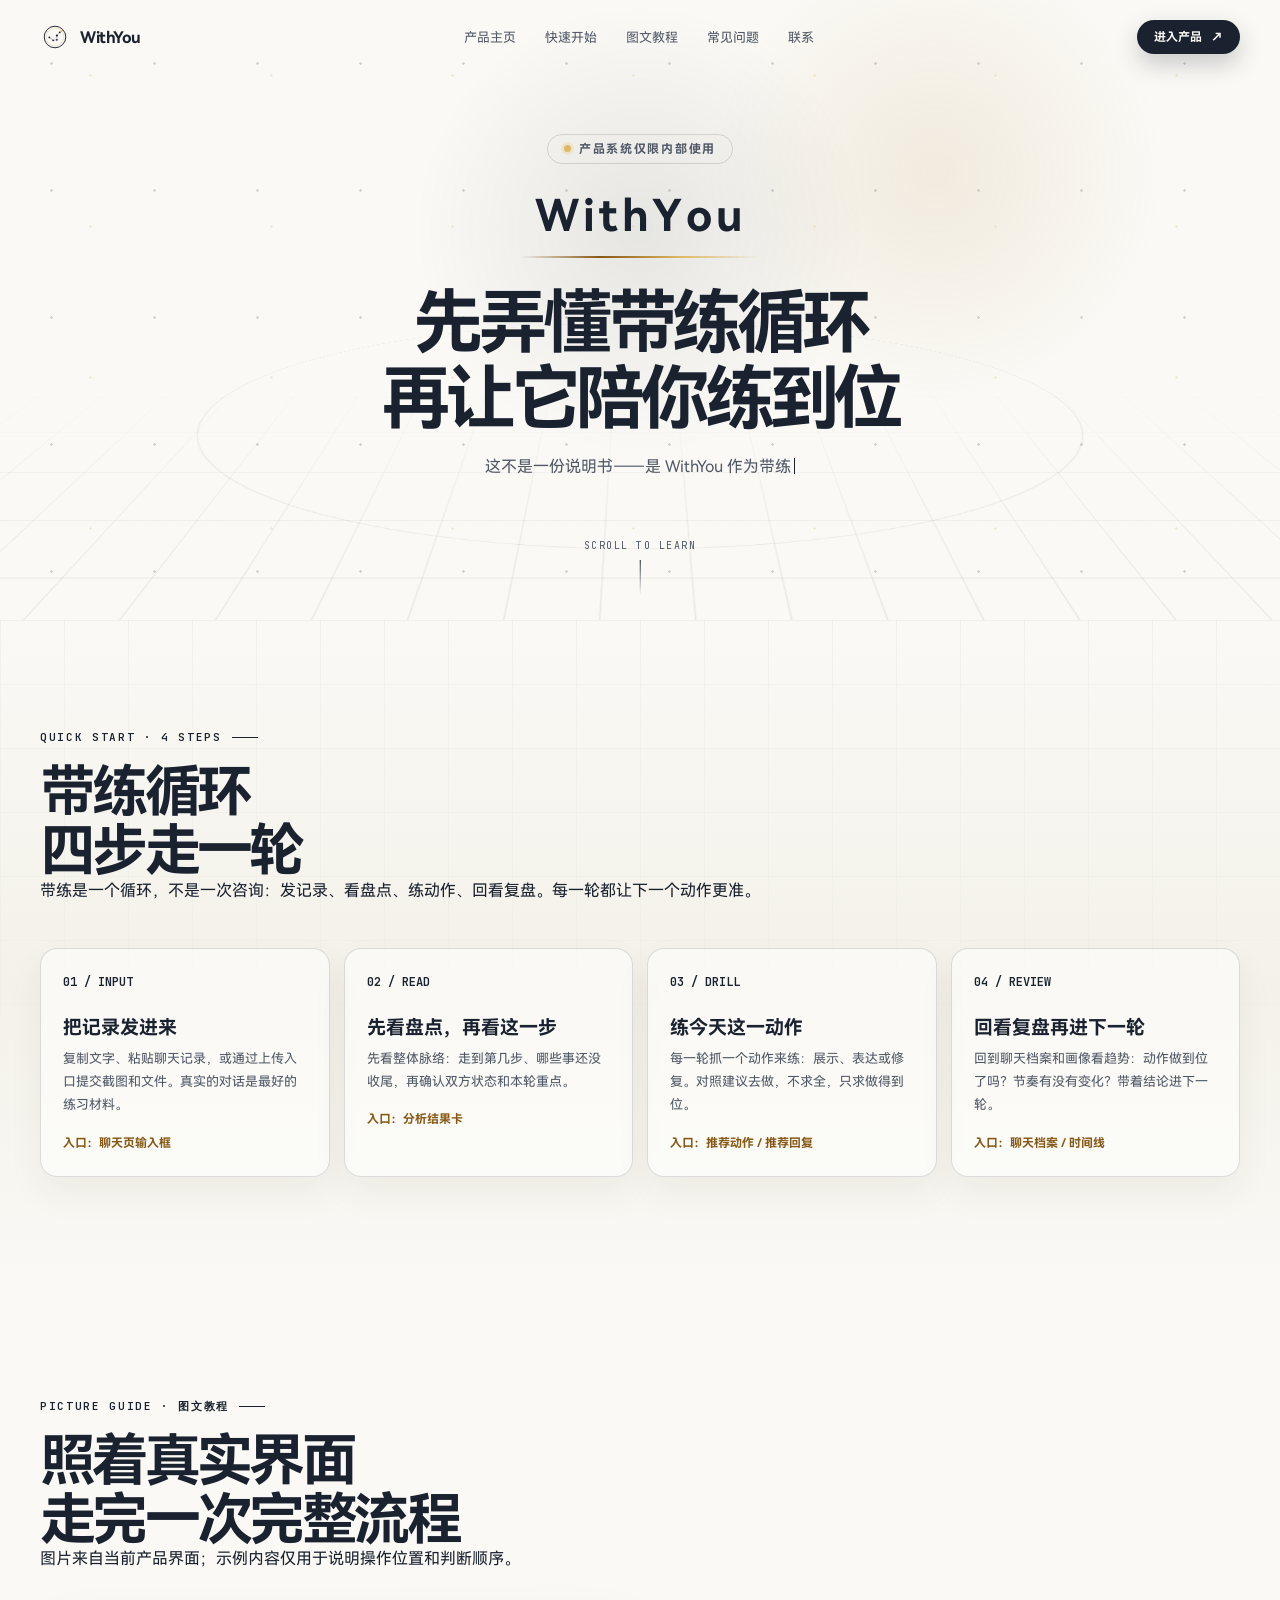
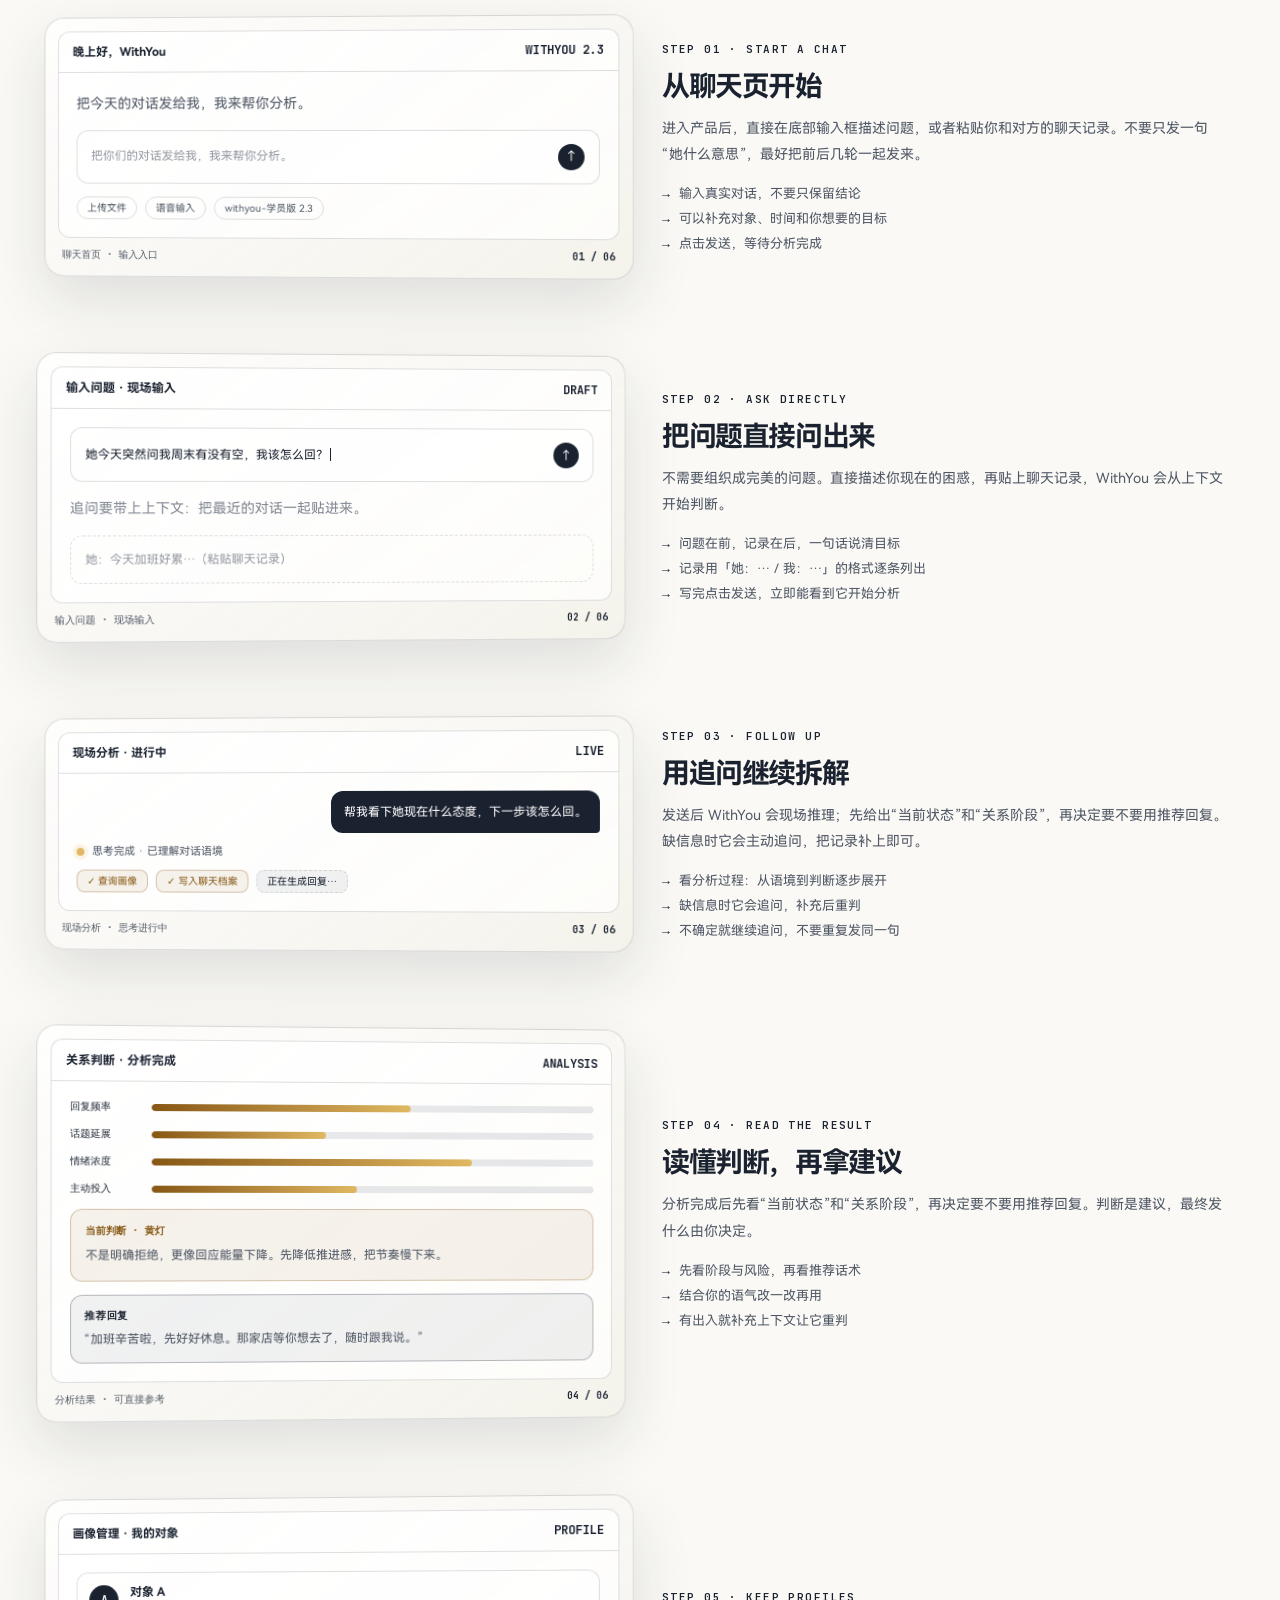
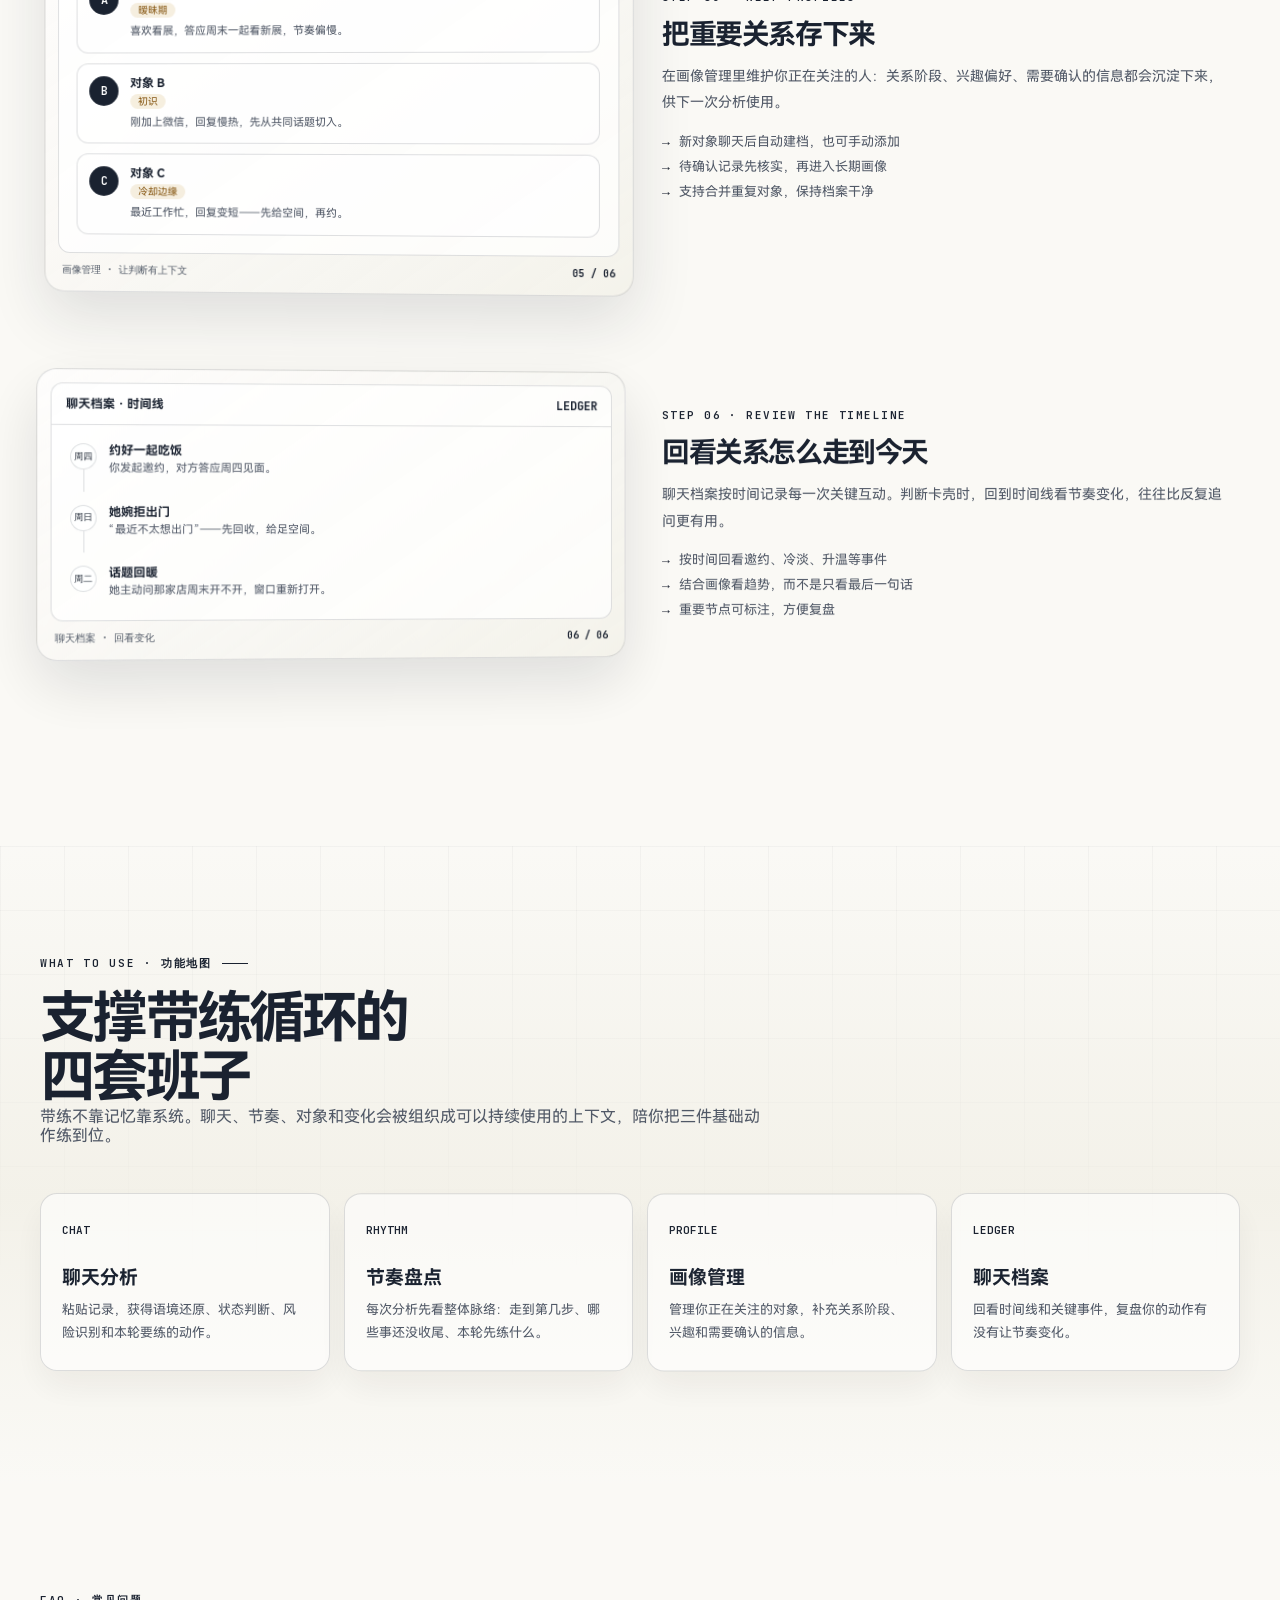
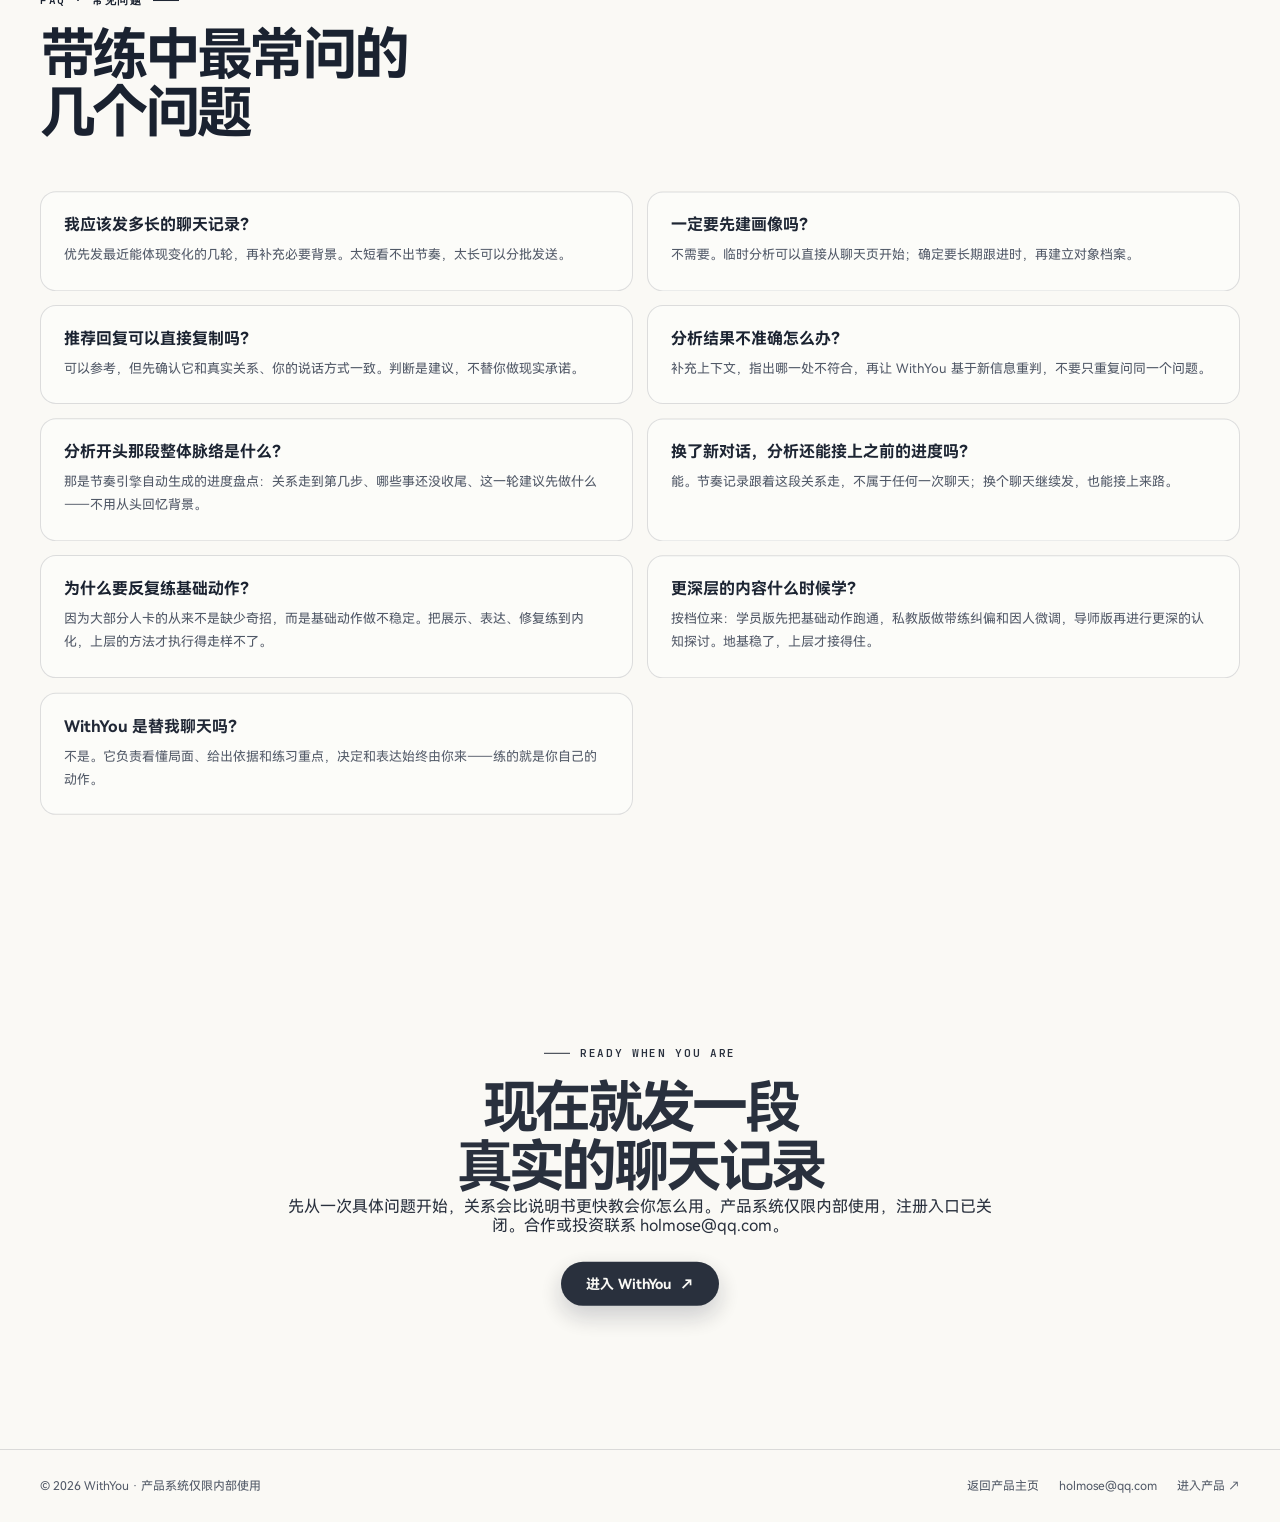
==== commit 5fae367d: "feat(contact): 加联系方式区块 + 网站对外解封 定位调整：官网是对外公开门面（可被搜到），产品系统(chat.withyou.net.cn)内部使用 - 新增 #contact 区块：" ====
--- a/help.html
+++ b/help.html
@@ -3,13 +3,25 @@
 <head>
 <meta charset="UTF-8">
 <meta name="viewport" content="width=device-width, initial-scale=1">
-<title>WithYou 使用帮助（内部）· 聊天分析四步上手</title>
-<meta name="description" content="WithYou 内部使用教程：发送聊天记录、读懂关系判断、管理对象画像、回看聊天档案时间线。本系统仅限内部使用，请勿外传。">
-<meta name="robots" content="noindex, nofollow">
+<title>WithYou 使用帮助 · 带练循环四步上手</title>
+<meta name="description" content="发送聊天记录、看整体盘点、练今天这一动作、回看复盘——带练循环四步上手。">
 <meta name="theme-color" content="#F3EDDE">
 <link rel="icon" href="/assets/logo-mark.svg" type="image/svg+xml">
 <link rel="icon" href="/favicon.ico" sizes="48x48">
 <link rel="apple-touch-icon" href="/assets/apple-touch-icon.png">
+<link rel="canonical" href="https://www.withyou.net.cn/help.html">
+<meta property="og:type" content="website">
+<meta property="og:site_name" content="WithYou">
+<meta property="og:title" content="WithYou 使用帮助 · 带练循环四步上手">
+<meta property="og:description" content="发送聊天记录、看整体盘点、练今天这一动作、回看复盘——带练循环四步上手。">
+<meta property="og:url" content="https://www.withyou.net.cn/help.html">
+<meta property="og:image" content="https://www.withyou.net.cn/assets/og-cover.png">
+<meta property="og:image:width" content="1200">
+<meta property="og:image:height" content="630">
+<meta name="twitter:card" content="summary_large_image">
+<meta name="twitter:title" content="WithYou 使用帮助">
+<meta name="twitter:description" content="带练循环四步上手：发记录、看盘点、练动作、回看复盘。">
+<meta name="twitter:image" content="https://www.withyou.net.cn/assets/og-cover.png">
 <link rel="stylesheet" href="assets/fonts/harmonyos/index.css">
 <link rel="stylesheet" href="assets/fonts/jetbrains/jetbrains-mono.css">
 <style>
@@ -29,9 +41,9 @@
 </style>
 </head>
 <body>
-<header class="navbar" id="navbar"><div class="container nav-inner"><a class="brand" href="index.html"><img class="brand-mark" src="assets/logo-mark.svg" alt="WithYou 关系智能助理" width="30" height="30"><span>WithYou</span></a><nav class="nav-links" aria-label="主导航"><a href="index.html">产品主页</a><a href="#quick">快速开始</a><a href="#tutorial">图文教程</a><a href="#faq">常见问题</a></nav><a class="nav-cta" href="https://chat.withyou.net.cn" target="_blank" rel="noopener noreferrer">进入产品 <span>↗</span></a><button class="mobile-toggle" id="mobileToggle" aria-label="打开菜单" aria-expanded="false">☰</button></div><div class="mobile-menu" id="mobileMenu"><a href="index.html">产品主页</a><a href="#quick">快速开始</a><a href="#tutorial">图文教程</a><a href="#faq">常见问题</a></div></header>
+<header class="navbar" id="navbar"><div class="container nav-inner"><a class="brand" href="index.html"><img class="brand-mark" src="assets/logo-mark.svg" alt="WithYou 关系智能助理" width="30" height="30"><span>WithYou</span></a><nav class="nav-links" aria-label="主导航"><a href="index.html">产品主页</a><a href="#quick">快速开始</a><a href="#tutorial">图文教程</a><a href="#faq">常见问题</a><a href="index.html#contact">联系</a></nav><a class="nav-cta" href="https://chat.withyou.net.cn" target="_blank" rel="noopener noreferrer">进入产品 <span>↗</span></a><button class="mobile-toggle" id="mobileToggle" aria-label="打开菜单" aria-expanded="false">☰</button></div><div class="mobile-menu" id="mobileMenu"><a href="index.html">产品主页</a><a href="#quick">快速开始</a><a href="#tutorial">图文教程</a><a href="#faq">常见问题</a><a href="index.html#contact">联系</a></div></header>
 <main>
-<section class="hero play"><div class="space-bg"><div class="dust"></div><div class="floor"></div><div class="beam"></div></div><div class="hero-inner"><div class="internal-note">仅限内部使用 · 未对外开放</div><div class="logo-lockup"><div class="logo-row" aria-label="WithYou"><span style="--i:0;--fx:-60px">W</span><span style="--i:1;--fx:-24px">i</span><span style="--i:2;--fx:-6px">t</span><span style="--i:3;--fx:0">h</span><span style="--i:4;--fx:6px">Y</span><span style="--i:5;--fx:24px">o</span><span style="--i:6;--fx:60px">u</span></div></div><div class="w-underline"></div><h1>先弄懂带练循环<br>再让它陪你<em>练到位</em></h1><p class="hero-lead"><span id="typeTarget"></span><span class="caret"></span></p><div class="ticker" id="ticker"></div></div><div class="scroll-cue"><span>SCROLL TO LEARN</span><i></i></div></section>
+<section class="hero play"><div class="space-bg"><div class="dust"></div><div class="floor"></div><div class="beam"></div></div><div class="hero-inner"><div class="internal-note">产品系统仅限内部使用</div><div class="logo-lockup"><div class="logo-row" aria-label="WithYou"><span style="--i:0;--fx:-60px">W</span><span style="--i:1;--fx:-24px">i</span><span style="--i:2;--fx:-6px">t</span><span style="--i:3;--fx:0">h</span><span style="--i:4;--fx:6px">Y</span><span style="--i:5;--fx:24px">o</span><span style="--i:6;--fx:60px">u</span></div></div><div class="w-underline"></div><h1>先弄懂带练循环<br>再让它陪你<em>练到位</em></h1><p class="hero-lead"><span id="typeTarget"></span><span class="caret"></span></p><div class="ticker" id="ticker"></div></div><div class="scroll-cue"><span>SCROLL TO LEARN</span><i></i></div></section>
 <section class="section quick-section" id="quick"><div class="container"><div class="section-heading reveal"><div class="eyebrow">QUICK START · 4 STEPS</div><h2>带练循环<br>四步<em>走一轮</em></h2><p>带练是一个循环，不是一次咨询：发记录、看盘点、练动作、回看复盘。每一轮都让下一个动作更准。</p></div><div class="quick-grid"><article class="quick-card reveal"><div class="index">01 / INPUT</div><h3>把记录发进来</h3><p>复制文字、粘贴聊天记录，或通过上传入口提交截图和文件。真实的对话是最好的练习材料。</p><strong>入口：聊天页输入框</strong></article><article class="quick-card reveal"><div class="index">02 / READ</div><h3>先看盘点，再看这一步</h3><p>先看整体脉络：走到第几步、哪些事还没收尾，再确认双方状态和本轮重点。</p><strong>入口：分析结果卡</strong></article><article class="quick-card reveal"><div class="index">03 / DRILL</div><h3>练今天这一动作</h3><p>每一轮抓一个动作来练：展示、表达或修复。对照建议去做，不求全，只求做得到位。</p><strong>入口：推荐动作 / 推荐回复</strong></article><article class="quick-card reveal"><div class="index">04 / REVIEW</div><h3>回看复盘再进下一轮</h3><p>回到聊天档案和画像看趋势：动作做到位了吗？节奏有没有变化？带着结论进下一轮。</p><strong>入口：聊天档案 / 时间线</strong></article></div></div></section>
 <section class="section" id="tutorial"><div class="container"><div class="section-heading reveal"><div class="eyebrow">PICTURE GUIDE · 图文教程</div><h2>照着真实界面<br>走完一次<em>完整流程</em></h2><p>图片来自当前产品界面；示例内容仅用于说明操作位置和判断顺序。</p></div>
 <article class="tutorial reveal"><div class="tutorial-media"><div class="mock-screen"><div class="mock-bar"><span>晚上好，WithYou</span><span class="mono">WITHYOU 2.3</span></div><div class="mock-body"><p class="mock-greet">把今天的对话发给我，我来帮你分析。</p><div class="mock-input"><span class="ph">把你们的对话发给我，我来帮你分析。</span><span class="mock-send">↑</span></div><div class="mock-chips"><span>上传文件</span><span>语音输入</span><span>withyou-学员版 2.3</span></div></div></div><div class="media-caption"><span>聊天首页 · 输入入口</span><b>01 / 06</b></div></div><div class="tutorial-copy"><div class="step-label">STEP 01 · START A CHAT</div><h3>从聊天页开始</h3><p>进入产品后，直接在底部输入框描述问题，或者粘贴你和对方的聊天记录。不要只发一句“她什么意思”，最好把前后几轮一起发来。</p><ul><li>输入真实对话，不要只保留结论</li><li>可以补充对象、时间和你想要的目标</li><li>点击发送，等待分析完成</li></ul></div></article>
@@ -43,9 +55,9 @@
 </div></section>
 <section class="section feature-section"><div class="container"><div class="section-heading reveal"><div class="eyebrow">WHAT TO USE · 功能地图</div><h2>支撑带练循环的<br><em>四套班子</em></h2><p>带练不靠记忆靠系统。聊天、节奏、对象和变化会被组织成可以持续使用的上下文，陪你把三件基础动作练到位。</p></div><div class="feature-grid"><article class="feature-card reveal"><b>CHAT</b><h3>聊天分析</h3><p>粘贴记录，获得语境还原、状态判断、风险识别和本轮要练的动作。</p></article><article class="feature-card reveal"><b>RHYTHM</b><h3>节奏盘点</h3><p>每次分析先看整体脉络：走到第几步、哪些事还没收尾、本轮先练什么。</p></article><article class="feature-card reveal"><b>PROFILE</b><h3>画像管理</h3><p>管理你正在关注的对象，补充关系阶段、兴趣和需要确认的信息。</p></article><article class="feature-card reveal"><b>LEDGER</b><h3>聊天档案</h3><p>回看时间线和关键事件，复盘你的动作有没有让节奏变化。</p></article></div></div></section>
 <section class="section" id="faq"><div class="container"><div class="section-heading reveal"><div class="eyebrow">FAQ · 常见问题</div><h2>带练中最常问的<br><em>几个问题</em></h2></div><div class="faq-grid"><article class="faq reveal"><h3>我应该发多长的聊天记录？</h3><p>优先发最近能体现变化的几轮，再补充必要背景。太短看不出节奏，太长可以分批发送。</p></article><article class="faq reveal"><h3>一定要先建画像吗？</h3><p>不需要。临时分析可以直接从聊天页开始；确定要长期跟进时，再建立对象档案。</p></article><article class="faq reveal"><h3>推荐回复可以直接复制吗？</h3><p>可以参考，但先确认它和真实关系、你的说话方式一致。判断是建议，不替你做现实承诺。</p></article><article class="faq reveal"><h3>分析结果不准确怎么办？</h3><p>补充上下文，指出哪一处不符合，再让 WithYou 基于新信息重判，不要只重复问同一个问题。</p></article><article class="faq reveal"><h3>分析开头那段整体脉络是什么？</h3><p>那是节奏引擎自动生成的进度盘点：关系走到第几步、哪些事还没收尾、这一轮建议先做什么——不用从头回忆背景。</p></article><article class="faq reveal"><h3>换了新对话，分析还能接上之前的进度吗？</h3><p>能。节奏记录跟着这段关系走，不属于任何一次聊天；换个聊天继续发，也能接上来路。</p></article><article class="faq reveal"><h3>为什么要反复练基础动作？</h3><p>因为大部分人卡的从来不是缺少奇招，而是基础动作做不稳定。把展示、表达、修复练到内化，上层的方法才执行得走样不了。</p></article><article class="faq reveal"><h3>更深层的内容什么时候学？</h3><p>按档位来：学员版先把基础动作跑通，私教版做带练纠偏和因人微调，导师版再进行更深的认知探讨。地基稳了，上层才接得住。</p></article><article class="faq reveal"><h3>WithYou 是替我聊天吗？</h3><p>不是。它负责看懂局面、给出依据和练习重点，决定和表达始终由你来——练的就是你自己的动作。</p></article></div></div></section>
-<section class="section cta"><div class="container"><div class="section-heading reveal"><div class="eyebrow">READY WHEN YOU ARE</div><h2>现在就发一段<br>真实的<em>聊天记录</em></h2><p>先从一次具体问题开始，关系会比说明书更快教会你怎么用。本系统仅限内部使用，注册入口已关闭；如需内部使用，请联系相应人员。</p><a class="button-primary" href="https://chat.withyou.net.cn" target="_blank" rel="noopener noreferrer">进入 WithYou <span>↗</span></a></div></div></section>
+<section class="section cta"><div class="container"><div class="section-heading reveal"><div class="eyebrow">READY WHEN YOU ARE</div><h2>现在就发一段<br>真实的<em>聊天记录</em></h2><p>先从一次具体问题开始，关系会比说明书更快教会你怎么用。产品系统仅限内部使用，注册入口已关闭。合作或投资联系 holmose@qq.com。</p><a class="button-primary" href="https://chat.withyou.net.cn" target="_blank" rel="noopener noreferrer">进入 WithYou <span>↗</span></a></div></div></section>
 </main>
-<footer class="footer"><div class="container footer-inner"><span>© 2026 WithYou · 仅限内部使用，请勿外传</span><div class="footer-links"><a href="index.html">返回产品主页</a><a href="https://chat.withyou.net.cn" target="_blank" rel="noopener noreferrer">进入产品 ↗</a></div></div></footer>
+<footer class="footer"><div class="container footer-inner"><span>© 2026 WithYou · 产品系统仅限内部使用</span><div class="footer-links"><a href="index.html">返回产品主页</a><a href="mailto:holmose@qq.com">holmose@qq.com</a><a href="https://chat.withyou.net.cn" target="_blank" rel="noopener noreferrer">进入产品 ↗</a></div></div></footer>
 <script defer src="assets/vendor/gsap.min.js"></script>
 <script defer src="assets/vendor/ScrollTrigger.min.js"></script>
 <script>
